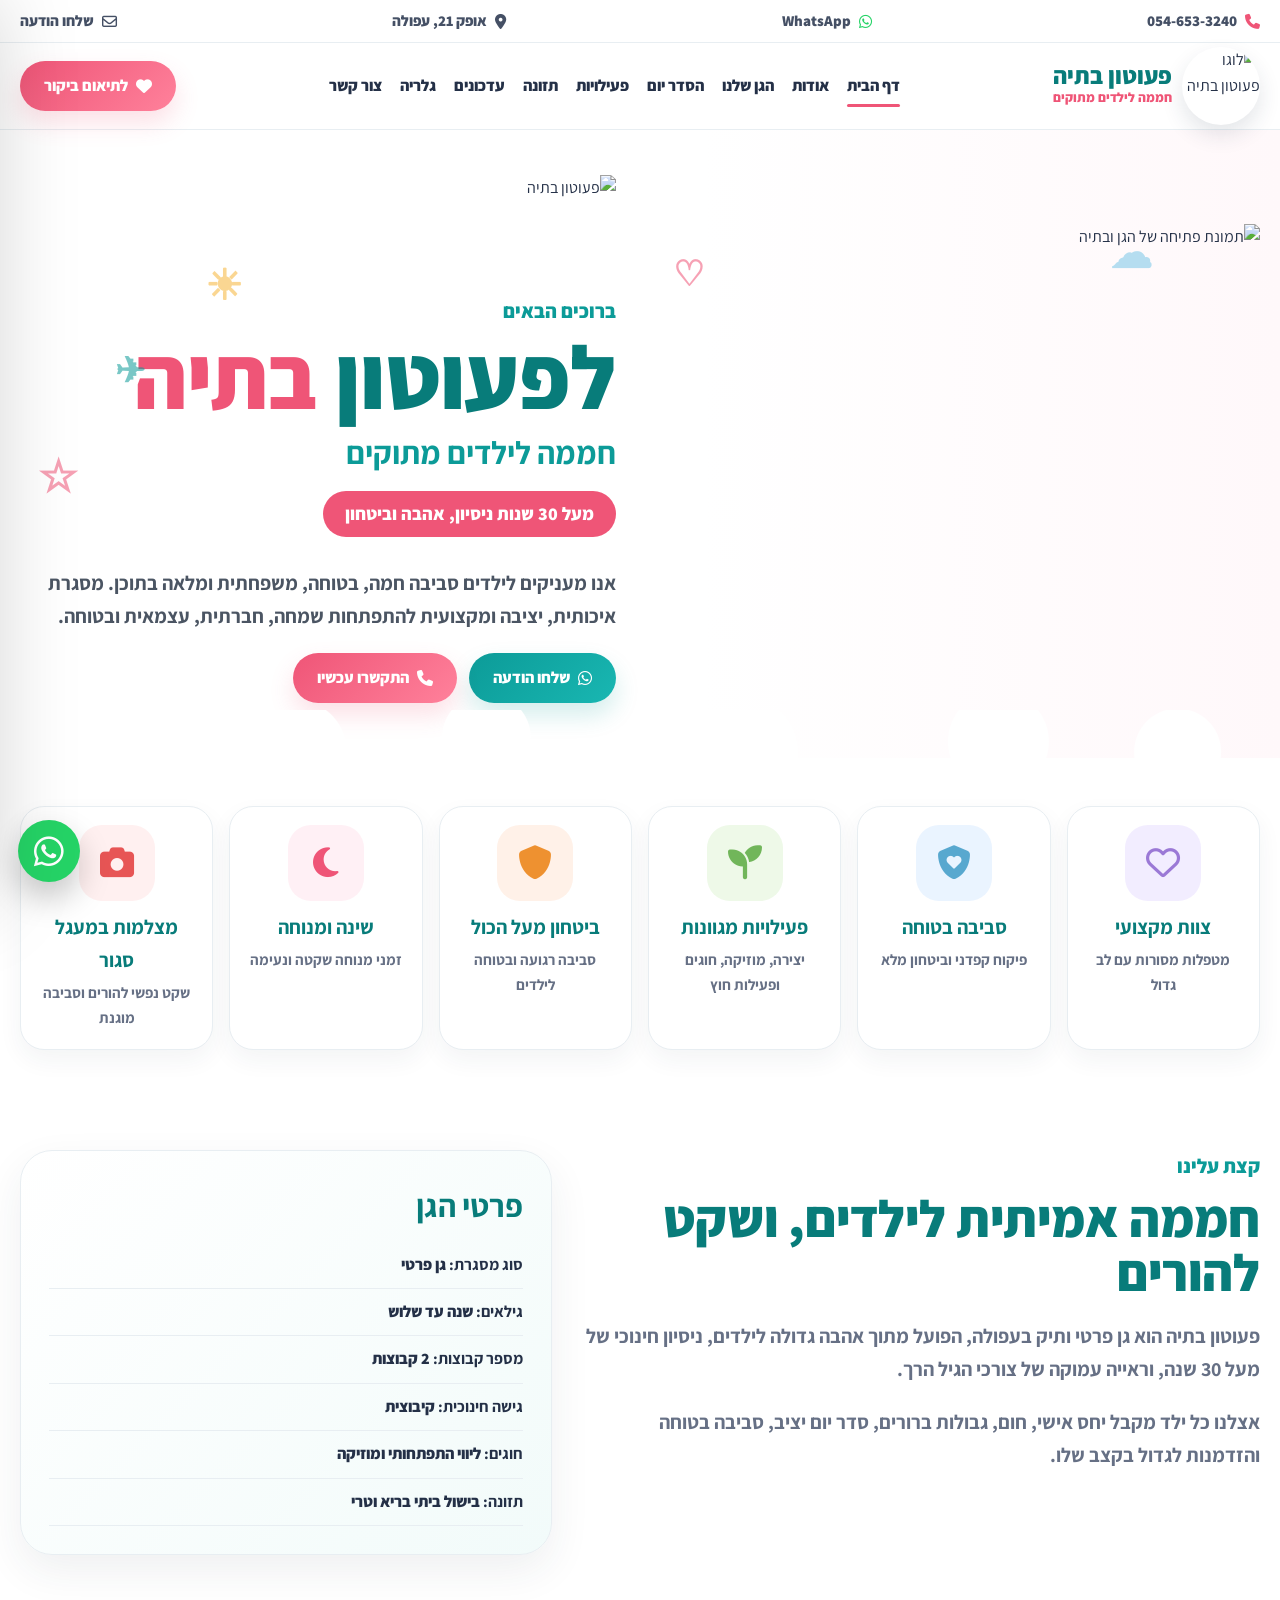
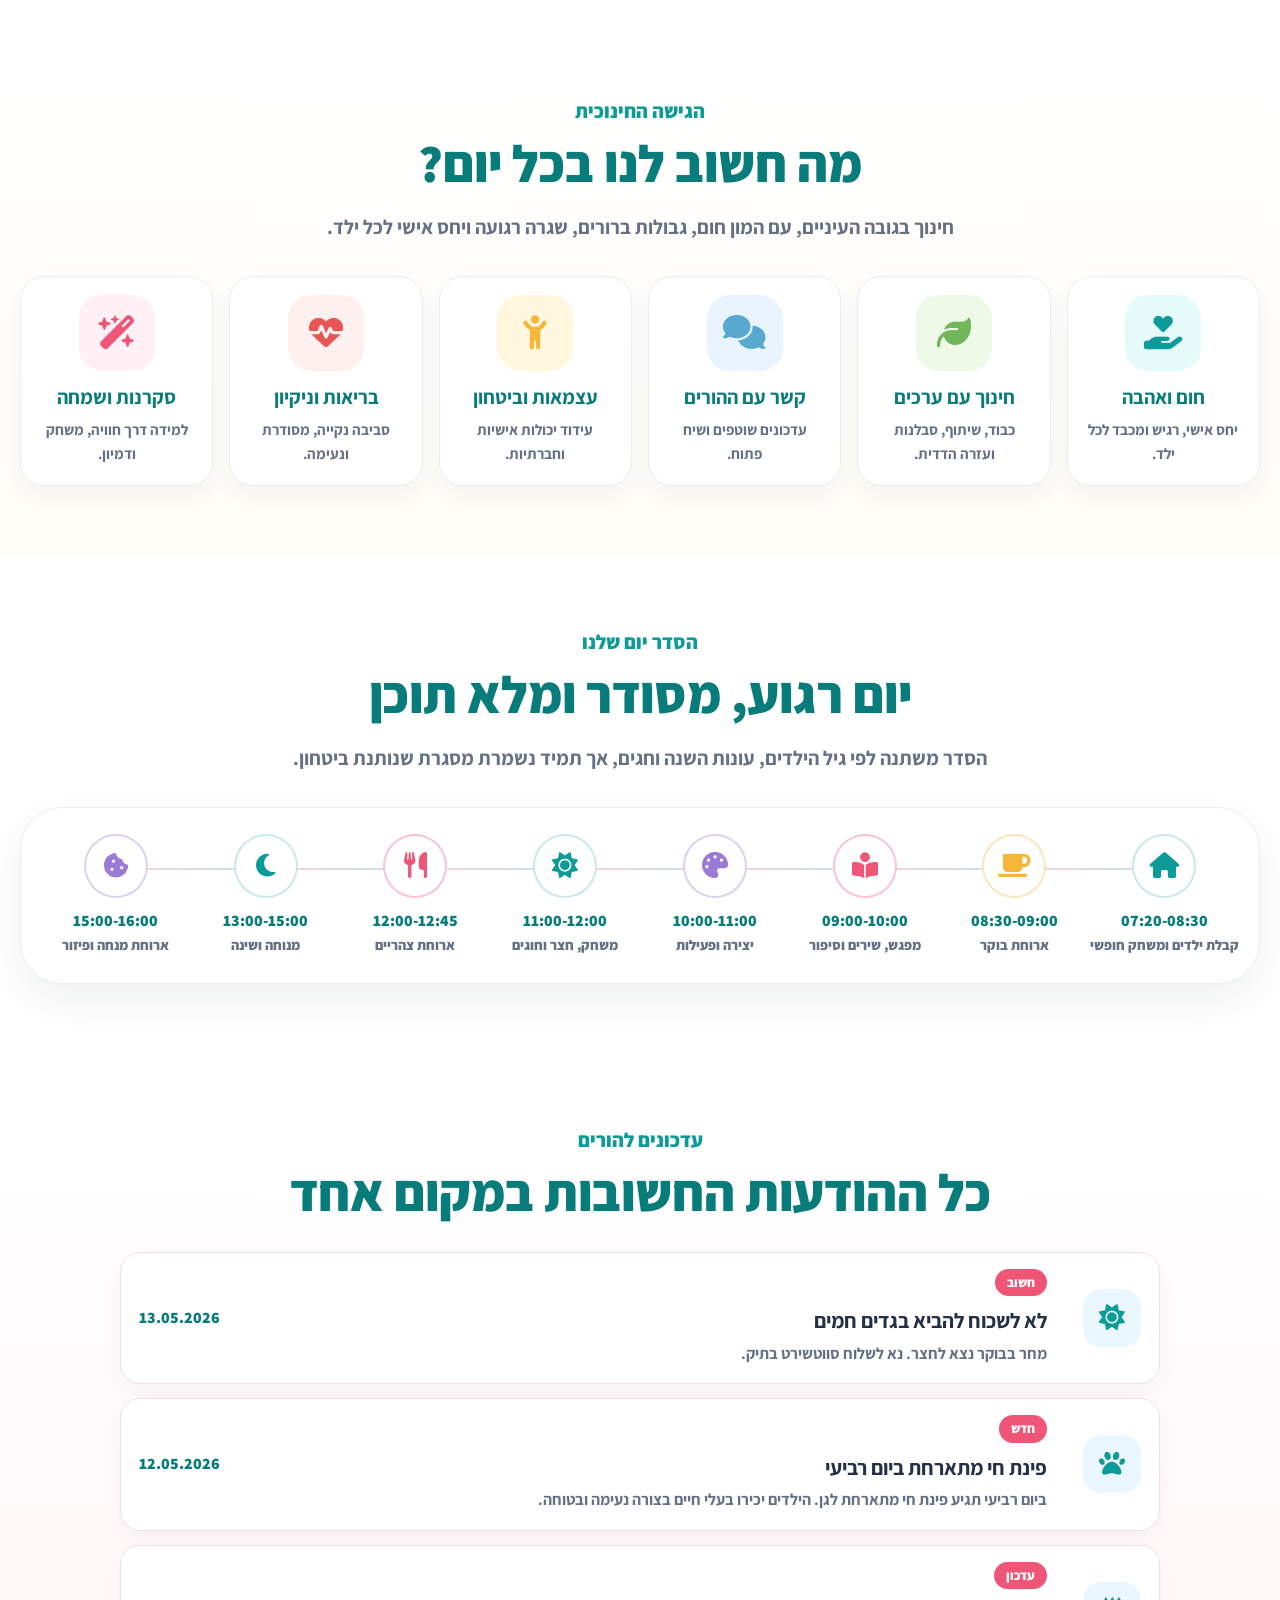
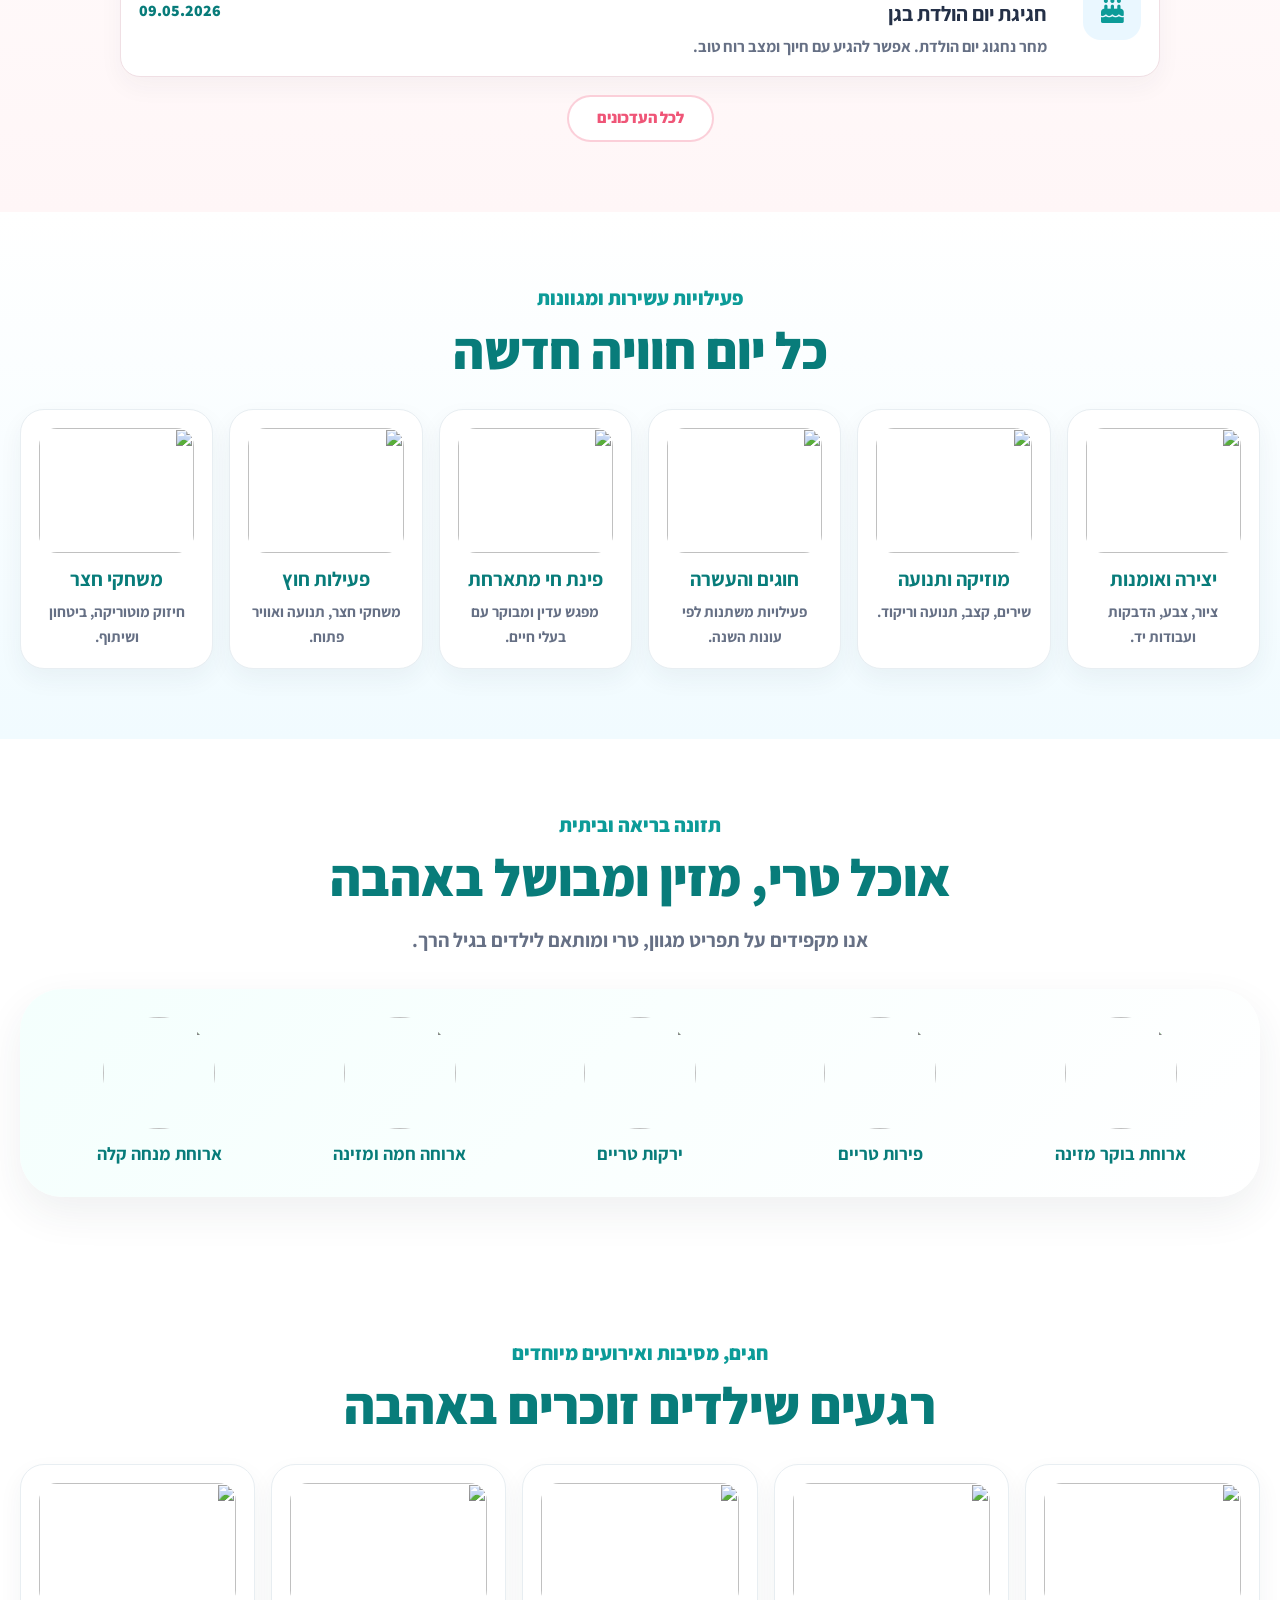
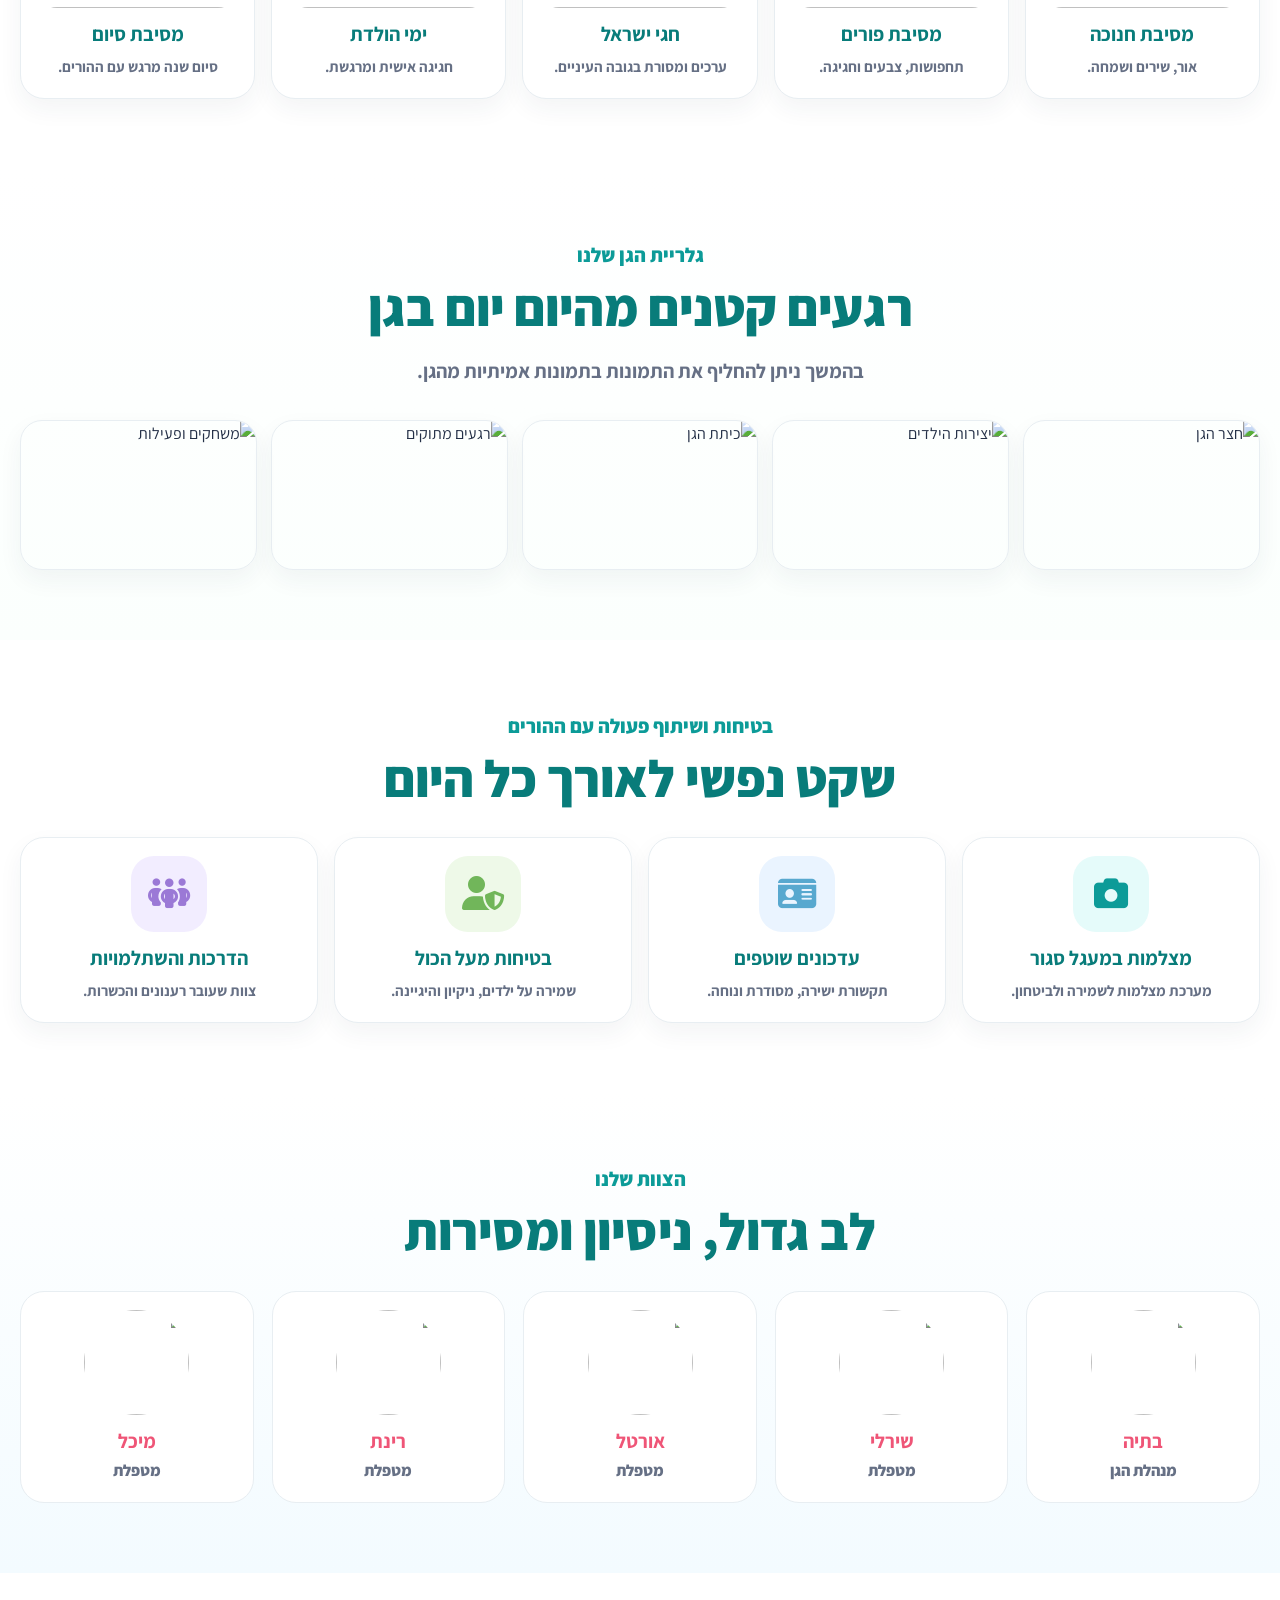
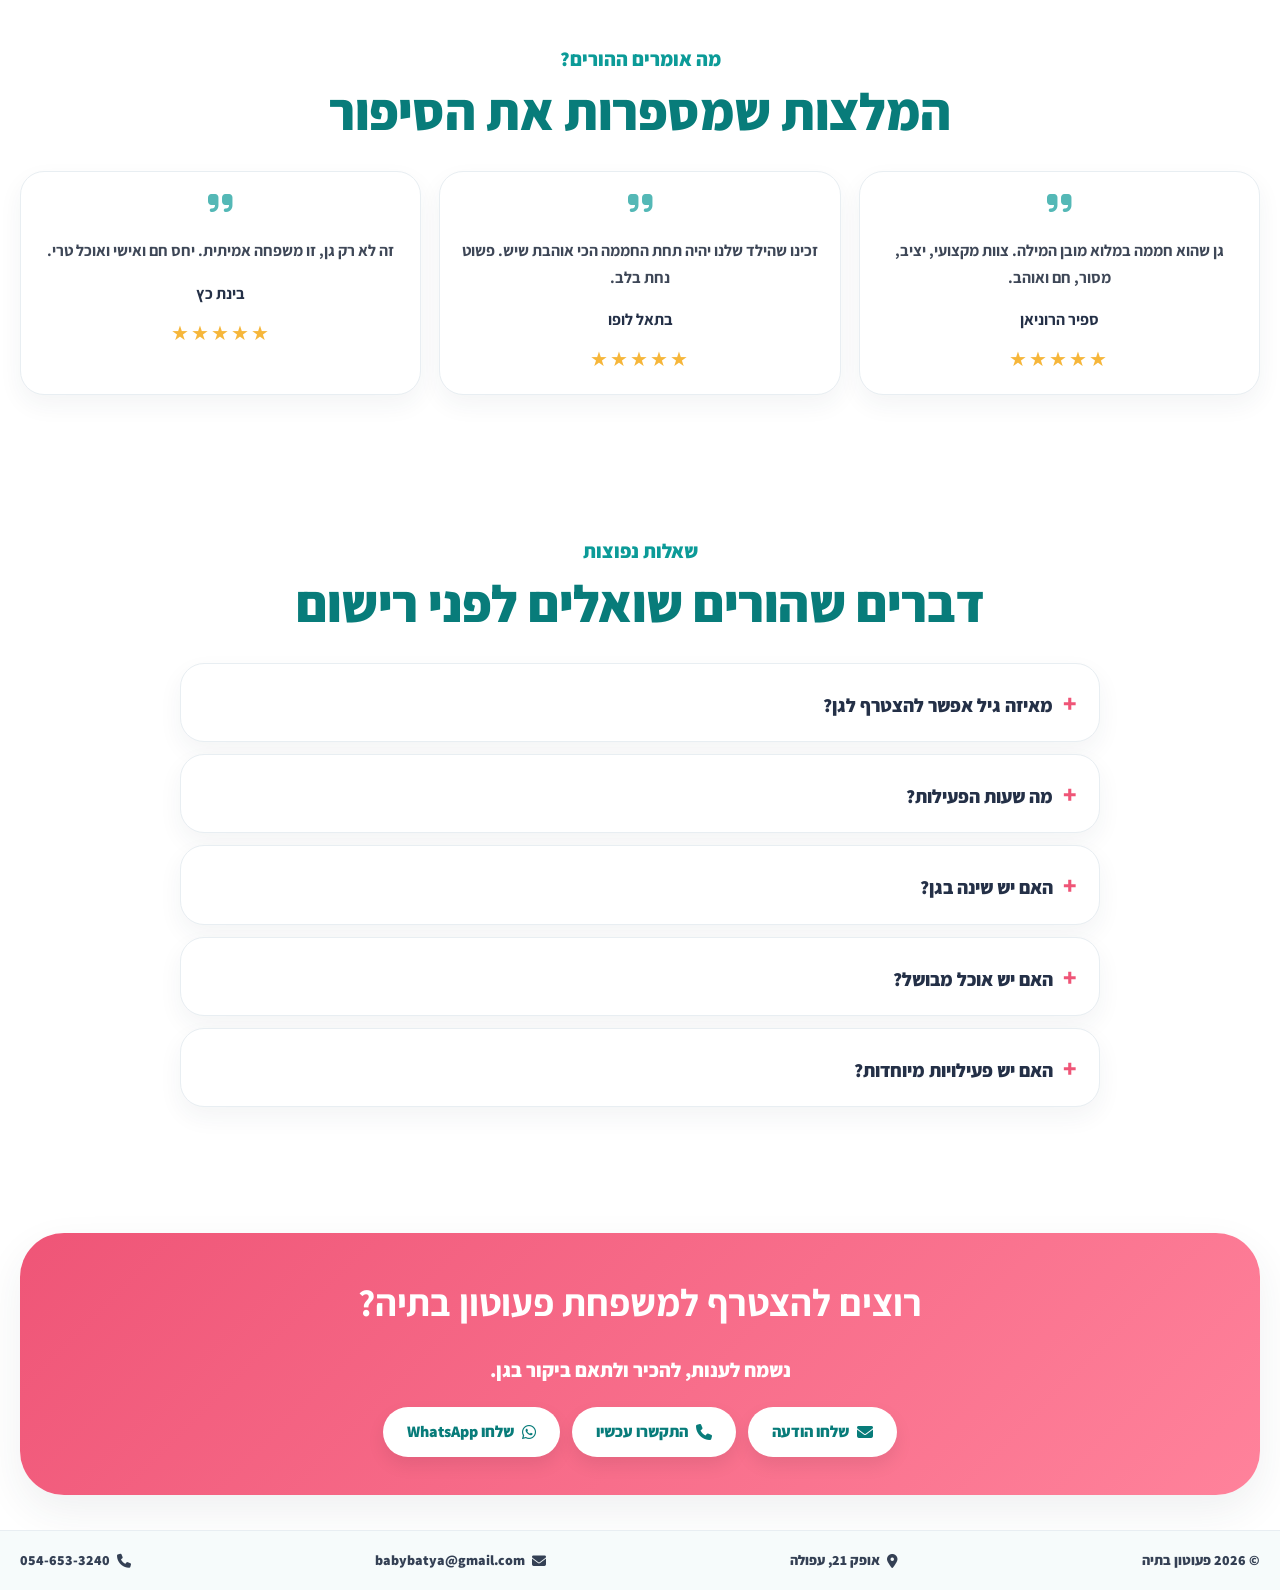
==== batya/index.html @ d46f609a "Add files via upload" ====
<!DOCTYPE html>
<html lang="he" dir="rtl">
<head>
  <meta charset="UTF-8" />
  <meta name="viewport" content="width=device-width, initial-scale=1.0" />
  <title>פעוטון בתיה | חממה לילדים מתוקים</title>
  <meta name="description" content="פעוטון בתיה בעפולה - חממה לילדים מתוקים. גן פרטי ותיק עם מעל 30 שנות ניסיון, תזונה ביתית, צוות חם, פעילויות עשירות ועדכונים להורים." />
  <link rel="preconnect" href="https://fonts.googleapis.com">
  <link rel="preconnect" href="https://fonts.gstatic.com" crossorigin>
  <link href="https://fonts.googleapis.com/css2?family=Assistant:wght@400;600;700;800;900&family=Heebo:wght@400;700;800;900&display=swap" rel="stylesheet">
  <link rel="stylesheet" href="https://cdnjs.cloudflare.com/ajax/libs/font-awesome/6.5.0/css/all.min.css" />
  <link rel="stylesheet" href="style.css" />
</head>
<body>
  <div class="topbar">
    <div class="container topbar-inner">
      <a href="tel:+972546533240"><i class="fa-solid fa-phone"></i> 054-653-3240</a>
      <a href="https://wa.me/972546533240" target="_blank"><i class="fa-brands fa-whatsapp"></i> WhatsApp</a>
      <span><i class="fa-solid fa-location-dot"></i> אופק 21, עפולה</span>
      <a href="mailto:babybatya@gmail.com"><i class="fa-regular fa-envelope"></i> שלחו הודעה</a>
    </div>
  </div>

  <header class="site-header">
    <div class="container header-inner">
      <a href="#home" class="brand">
        <img src="images/logo-batya.png" alt="לוגו פעוטון בתיה">
        <div><strong>פעוטון בתיה</strong><small>חממה לילדים מתוקים</small></div>
      </a>

      <nav class="main-nav">
        <a class="active" href="#home">דף הבית</a>
        <a href="#about">אודות</a>
        <a href="#approach">הגן שלנו</a>
        <a href="#daily">הסדר יום</a>
        <a href="#activities">פעילויות</a>
        <a href="#nutrition">תזונה</a>
        <a href="#updates">עדכונים</a>
        <a href="#gallery">גלריה</a>
        <a href="#contact">צור קשר</a>
      </nav>

      <a class="btn btn-pink header-cta" href="#contact"><i class="fa-solid fa-heart"></i> לתיאום ביקור</a>
      <button class="menu-btn" id="menuBtn" aria-label="פתיחת תפריט"><i class="fa-solid fa-bars"></i></button>
    </div>
  </header>

  <aside class="mobile-menu" id="mobileMenu">
    <button id="closeMenu" class="close-menu" aria-label="סגירת תפריט"><i class="fa-solid fa-xmark"></i></button>
    <a href="#home">דף הבית</a>
    <a href="#about">אודות</a>
    <a href="#approach">הגישה החינוכית</a>
    <a href="#daily">הסדר יום</a>
    <a href="#activities">פעילויות</a>
    <a href="#nutrition">תזונה</a>
    <a href="#updates">עדכונים</a>
    <a href="#events">חגים ואירועים</a>
    <a href="#safety">בטיחות</a>
    <a href="#team">הצוות</a>
    <a href="#reviews">חוות דעת</a>
    <a href="#faq">שאלות נפוצות</a>
    <a href="#contact">צור קשר</a>
  </aside>
  <div class="overlay" id="overlay"></div>

  <main>
    <section id="home" class="hero">
      <span class="decor d1">☁</span><span class="decor d2">☀</span><span class="decor d3">✈</span><span class="decor d4">☆</span><span class="decor d5">♡</span>
      <div class="cloud-bottom"></div>

      <div class="container hero-grid">
        <div class="hero-image reveal"><img src="images/hero.png" alt="תמונת פתיחה של הגן ובתיה"></div>
        <div class="hero-copy reveal">
          <img class="hero-logo" src="images/logo-batya.png" alt="פעוטון בתיה">
          <span class="eyebrow">ברוכים הבאים</span>
          <h1>לפעוטון <span>בתיה</span></h1>
          <h2>חממה לילדים מתוקים</h2>
          <div class="ribbon">מעל 30 שנות ניסיון, אהבה וביטחון</div>
          <p>אנו מעניקים לילדים סביבה חמה, בטוחה, משפחתית ומלאה בתוכן. מסגרת איכותית, יציבה ומקצועית להתפתחות שמחה, חברתית, עצמאית ובטוחה.</p>
          <div class="hero-actions">
            <a class="btn btn-teal" href="https://wa.me/972546533240" target="_blank"><i class="fa-brands fa-whatsapp"></i> שלחו הודעה</a>
            <a class="btn btn-pink" href="tel:+972546533240"><i class="fa-solid fa-phone"></i> התקשרו עכשיו</a>
          </div>
        </div>
      </div>
    </section>

    <section class="feature-strip">
      <div class="container feature-grid reveal">
        <article><span class="iconbox purple"><i class="fa-regular fa-heart"></i></span><h3>צוות מקצועי</h3><p>מטפלות מסורות עם לב גדול</p></article>
        <article><span class="iconbox blue"><i class="fa-solid fa-shield-heart"></i></span><h3>סביבה בטוחה</h3><p>פיקוח קפדני וביטחון מלא</p></article>
        <article><span class="iconbox green"><i class="fa-solid fa-seedling"></i></span><h3>פעילויות מגוונות</h3><p>יצירה, מוזיקה, חוגים ופעילות חוץ</p></article>
        <article><span class="iconbox orange"><i class="fa-solid fa-shield"></i></span><h3>ביטחון מעל הכול</h3><p>סביבה רגועה ובטוחה לילדים</p></article>
        <article><span class="iconbox pink"><i class="fa-solid fa-moon"></i></span><h3>שינה ומנוחה</h3><p>זמני מנוחה שקטה ונעימה</p></article>
        <article><span class="iconbox red"><i class="fa-solid fa-camera"></i></span><h3>מצלמות במעגל סגור</h3><p>שקט נפשי להורים וסביבה מוגנת</p></article>
      </div>
    </section>

    <section id="about" class="section about">
      <div class="container two-col">
        <div class="section-copy reveal">
          <span class="section-label">קצת עלינו</span>
          <h2>חממה אמיתית לילדים, ושקט להורים</h2>
          <p>פעוטון בתיה הוא גן פרטי ותיק בעפולה, הפועל מתוך אהבה גדולה לילדים, ניסיון חינוכי של מעל 30 שנה, וראייה עמוקה של צורכי הגיל הרך.</p>
          <p>אצלנו כל ילד מקבל יחס אישי, חום, גבולות ברורים, סדר יום יציב, סביבה בטוחה והזדמנות לגדול בקצב שלו.</p>
        </div>
        <div class="info-card reveal">
          <h3>פרטי הגן</h3>
          <ul>
            <li><b>סוג מסגרת:</b> גן פרטי</li>
            <li><b>גילאים:</b> שנה עד שלוש</li>
            <li><b>מספר קבוצות:</b> 2 קבוצות</li>
            <li><b>גישה חינוכית:</b> קיבוצית</li>
            <li><b>חוגים:</b> ליווי התפתחותי ומוזיקה</li>
            <li><b>תזונה:</b> בישול ביתי בריא וטרי</li>
          </ul>
        </div>
      </div>
    </section>

    <section id="approach" class="section soft">
      <div class="container">
        <div class="section-head reveal"><span class="section-label">הגישה החינוכית</span><h2>מה חשוב לנו בכל יום?</h2><p>חינוך בגובה העיניים, עם המון חום, גבולות ברורים, שגרה רגועה ויחס אישי לכל ילד.</p></div>
        <div class="icon-cards six">
          <article><span class="iconbox teal"><i class="fa-solid fa-hand-holding-heart"></i></span><h3>חום ואהבה</h3><p>יחס אישי, רגיש ומכבד לכל ילד.</p></article>
          <article><span class="iconbox green"><i class="fa-solid fa-leaf"></i></span><h3>חינוך עם ערכים</h3><p>כבוד, שיתוף, סבלנות ועזרה הדדית.</p></article>
          <article><span class="iconbox blue"><i class="fa-solid fa-comments"></i></span><h3>קשר עם ההורים</h3><p>עדכונים שוטפים ושיח פתוח.</p></article>
          <article><span class="iconbox yellow"><i class="fa-solid fa-child-reaching"></i></span><h3>עצמאות וביטחון</h3><p>עידוד יכולות אישיות וחברתיות.</p></article>
          <article><span class="iconbox red"><i class="fa-solid fa-heart-pulse"></i></span><h3>בריאות וניקיון</h3><p>סביבה נקייה, מסודרת ונעימה.</p></article>
          <article><span class="iconbox pink"><i class="fa-solid fa-wand-magic-sparkles"></i></span><h3>סקרנות ושמחה</h3><p>למידה דרך חוויה, משחק ודמיון.</p></article>
        </div>
      </div>
    </section>

    <section id="daily" class="section daily">
      <div class="container">
        <div class="section-head reveal"><span class="section-label">הסדר יום שלנו</span><h2>יום רגוע, מסודר ומלא תוכן</h2><p>הסדר משתנה לפי גיל הילדים, עונות השנה וחגים, אך תמיד נשמרת מסגרת שנותנת ביטחון.</p></div>
        <div class="timeline reveal">
          <div><span><i class="fa-solid fa-house"></i></span><b>07:20-08:30</b><small>קבלת ילדים ומשחק חופשי</small></div>
          <div><span><i class="fa-solid fa-mug-saucer"></i></span><b>08:30-09:00</b><small>ארוחת בוקר</small></div>
          <div><span><i class="fa-solid fa-book-open-reader"></i></span><b>09:00-10:00</b><small>מפגש, שירים וסיפור</small></div>
          <div><span><i class="fa-solid fa-palette"></i></span><b>10:00-11:00</b><small>יצירה ופעילות</small></div>
          <div><span><i class="fa-solid fa-sun"></i></span><b>11:00-12:00</b><small>משחק, חצר וחוגים</small></div>
          <div><span><i class="fa-solid fa-utensils"></i></span><b>12:00-12:45</b><small>ארוחת צהריים</small></div>
          <div><span><i class="fa-solid fa-moon"></i></span><b>13:00-15:00</b><small>מנוחה ושינה</small></div>
          <div><span><i class="fa-solid fa-cookie-bite"></i></span><b>15:00-16:00</b><small>ארוחת מנחה ופיזור</small></div>
        </div>
      </div>
    </section>

    <section id="updates" class="section updates">
      <div class="container">
        <div class="section-head reveal"><span class="section-label">עדכונים להורים</span><h2>כל ההודעות החשובות במקום אחד</h2></div>
        <div id="updatesList" class="updates-list"></div>
        <div class="center"><a class="small-btn" href="#contact">לכל העדכונים</a></div>
      </div>
    </section>

    <section id="activities" class="section soft-blue">
      <div class="container">
        <div class="section-head reveal"><span class="section-label">פעילויות עשירות ומגוונות</span><h2>כל יום חוויה חדשה</h2></div>
        <div class="media-cards six">
          <article><img src="images/activity-art.png" alt=""><h3>יצירה ואומנות</h3><p>ציור, צבע, הדבקות ועבודות יד.</p></article>
          <article><img src="images/activity-music.png" alt=""><h3>מוזיקה ותנועה</h3><p>שירים, קצב, תנועה וריקוד.</p></article>
          <article><img src="images/activity-enrichment.png" alt=""><h3>חוגים והעשרה</h3><p>פעילויות משתנות לפי עונות השנה.</p></article>
          <article><img src="images/activity-animals.png" alt=""><h3>פינת חי מתארחת</h3><p>מפגש עדין ומבוקר עם בעלי חיים.</p></article>
          <article><img src="images/activity-yard.png" alt=""><h3>פעילות חוץ</h3><p>משחקי חצר, תנועה ואוויר פתוח.</p></article>
          <article><img src="images/activity-sensory.png" alt=""><h3>משחקי חצר</h3><p>חיזוק מוטוריקה, ביטחון ושיתוף.</p></article>
        </div>
      </div>
    </section>

    <section id="nutrition" class="section nutrition">
      <div class="container">
        <div class="section-head reveal"><span class="section-label">תזונה בריאה וביתית</span><h2>אוכל טרי, מזין ומבושל באהבה</h2><p>אנו מקפידים על תפריט מגוון, טרי ומותאם לילדים בגיל הרך.</p></div>
        <div class="food-icons reveal">
          <article><img src="images/meal-breakfast.png" alt=""><h3>ארוחת בוקר מזינה</h3></article>
          <article><img src="images/meal-fruits.png" alt=""><h3>פירות טריים</h3></article>
          <article><img src="images/meal-vegetables.png" alt=""><h3>ירקות טריים</h3></article>
          <article><img src="images/meal-hot.png" alt=""><h3>ארוחה חמה ומזינה</h3></article>
          <article><img src="images/meal-snack.png" alt=""><h3>ארוחת מנחה קלה</h3></article>
        </div>
      </div>
    </section>

    <section id="events" class="section events">
      <div class="container">
        <div class="section-head reveal"><span class="section-label">חגים, מסיבות ואירועים מיוחדים</span><h2>רגעים שילדים זוכרים באהבה</h2></div>
        <div class="media-cards five">
          <article><img src="images/event-hanukkah.png" alt=""><h3>מסיבת חנוכה</h3><p>אור, שירים ושמחה.</p></article>
          <article><img src="images/event-purim.png" alt=""><h3>מסיבת פורים</h3><p>תחפושות, צבעים וחגיגה.</p></article>
          <article><img src="images/event-israel.png" alt=""><h3>חגי ישראל</h3><p>ערכים ומסורת בגובה העיניים.</p></article>
          <article><img src="images/event-birthday.png" alt=""><h3>ימי הולדת</h3><p>חגיגה אישית ומרגשת.</p></article>
          <article><img src="images/event-graduation.png" alt=""><h3>מסיבת סיום</h3><p>סיום שנה מרגש עם ההורים.</p></article>
        </div>
      </div>
    </section>

    <section id="gallery" class="section gallery">
      <div class="container">
        <div class="section-head reveal"><span class="section-label">גלריית הגן שלנו</span><h2>רגעים קטנים מהיום יום בגן</h2><p>בהמשך ניתן להחליף את התמונות בתמונות אמיתיות מהגן.</p></div>
        <div class="gallery-grid">
          <img src="images/playground.png" alt="חצר הגן">
          <img src="images/gallery-art.png" alt="יצירות הילדים">
          <img src="images/gallery-class.png" alt="כיתת הגן">
          <img src="images/gallery-sweet.png" alt="רגעים מתוקים">
          <img src="images/gallery-play.png" alt="משחקים ופעילות">
        </div>
      </div>
    </section>

    <section id="safety" class="section safety">
      <div class="container">
        <div class="section-head reveal"><span class="section-label">בטיחות ושיתוף פעולה עם ההורים</span><h2>שקט נפשי לאורך כל היום</h2></div>
        <div class="wide-icons">
          <article><span class="iconbox teal"><i class="fa-solid fa-camera"></i></span><h3>מצלמות במעגל סגור</h3><p>מערכת מצלמות לשמירה ולביטחון.</p></article>
          <article><span class="iconbox blue"><i class="fa-solid fa-id-card"></i></span><h3>עדכונים שוטפים</h3><p>תקשורת ישירה, מסודרת ונוחה.</p></article>
          <article><span class="iconbox green"><i class="fa-solid fa-user-shield"></i></span><h3>בטיחות מעל הכול</h3><p>שמירה על ילדים, ניקיון והיגיינה.</p></article>
          <article><span class="iconbox purple"><i class="fa-solid fa-people-group"></i></span><h3>הדרכות והשתלמויות</h3><p>צוות שעובר רענונים והכשרות.</p></article>
        </div>
      </div>
    </section>

    <section id="team" class="section team">
      <div class="container">
        <div class="section-head reveal"><span class="section-label">הצוות שלנו</span><h2>לב גדול, ניסיון ומסירות</h2></div>
        <div class="team-row">
          <article><img src="images/team-batya.png" alt=""><h3>בתיה</h3><p>מנהלת הגן</p></article>
          <article><img src="images/team-1.png" alt=""><h3>שירלי</h3><p>מטפלת</p></article>
          <article><img src="images/team-2.png" alt=""><h3>אורטל</h3><p>מטפלת</p></article>
          <article><img src="images/team-3.png" alt=""><h3>רינת</h3><p>מטפלת</p></article>
          <article><img src="images/team-4.png" alt=""><h3>מיכל</h3><p>מטפלת</p></article>
        </div>
      </div>
    </section>

    <section id="reviews" class="section reviews">
      <div class="container">
        <div class="section-head reveal"><span class="section-label">מה אומרים ההורים?</span><h2>המלצות שמספרות את הסיפור</h2></div>
        <div class="reviews-grid">
          <article><i class="quote fa-solid fa-quote-right"></i><p>גן שהוא חממה במלוא מובן המילה. צוות מקצועי, יציב, מסור, חם ואוהב.</p><strong>ספיר הרוניאן</strong><div>★★★★★</div></article>
          <article><i class="quote fa-solid fa-quote-right"></i><p>זכינו שהילד שלנו יהיה תחת החממה הכי אוהבת שיש. פשוט נחת בלב.</p><strong>בתאל לופו</strong><div>★★★★★</div></article>
          <article><i class="quote fa-solid fa-quote-right"></i><p>זה לא רק גן, זו משפחה אמיתית. יחס חם ואישי ואוכל טרי.</p><strong>בינת כץ</strong><div>★★★★★</div></article>
        </div>
      </div>
    </section>

    <section id="faq" class="section faq">
      <div class="container">
        <div class="section-head reveal"><span class="section-label">שאלות נפוצות</span><h2>דברים שהורים שואלים לפני רישום</h2></div>
        <div class="faq-list">
          <details><summary>מאיזה גיל אפשר להצטרף לגן?</summary><p>הגן מיועד לילדים מגיל שנה ועד גיל שלוש.</p></details>
          <details><summary>מה שעות הפעילות?</summary><p>הגן פעיל בימים א׳-ה׳ בין 07:20 ל-16:00. אין פעילות בימי שישי.</p></details>
          <details><summary>האם יש שינה בגן?</summary><p>כן. יש זמן מנוחה ושינה מסודר במהלך היום.</p></details>
          <details><summary>האם יש אוכל מבושל?</summary><p>כן. מוגשות ארוחות ביתיות, טריות ומזינות.</p></details>
          <details><summary>האם יש פעילויות מיוחדות?</summary><p>כן. יצירה, מוזיקה, חגים, מסיבות, ימי הולדת ופינת חי מתארחת.</p></details>
        </div>
      </div>
    </section>

    <section id="contact" class="contact">
      <div class="container contact-box">
        <h2>רוצים להצטרף למשפחת פעוטון בתיה?</h2>
        <p>נשמח לענות, להכיר ולתאם ביקור בגן.</p>
        <div class="contact-actions">
          <a class="btn btn-light" href="mailto:babybatya@gmail.com"><i class="fa-solid fa-envelope"></i> שלחו הודעה</a>
          <a class="btn btn-light" href="tel:+972546533240"><i class="fa-solid fa-phone"></i> התקשרו עכשיו</a>
          <a class="btn btn-light" href="https://wa.me/972546533240" target="_blank"><i class="fa-brands fa-whatsapp"></i> שלחו WhatsApp</a>
        </div>
      </div>
    </section>
  </main>

  <a class="floating-whatsapp" href="https://wa.me/972546533240" target="_blank" aria-label="WhatsApp"><i class="fa-brands fa-whatsapp"></i></a>

  <footer>
    <div class="container footer-inner">
      <span>© 2026 פעוטון בתיה</span>
      <span><i class="fa-solid fa-location-dot"></i> אופק 21, עפולה</span>
      <span><i class="fa-solid fa-envelope"></i> babybatya@gmail.com</span>
      <span><i class="fa-solid fa-phone"></i> 054-653-3240</span>
    </div>
  </footer>

  <script src="script.js"></script>
</body>
</html>
---- batya/style.css ----
/* פעוטון בתיה - עיצוב פסטלי נקי */
:root{
  --teal:#0c9b98; --teal-dark:#087c7a; --pink:#ef5577; --pink2:#ff819b;
  --soft-pink:#fff5f7; --soft-mint:#f3fbf8; --cream:#fffdf8; --yellow:#f6b63a;
  --green:#71b65a; --blue:#58a8cf; --purple:#9b79d6; --text:#243047; --muted:#667085;
  --line:#e8eef2; --shadow:0 16px 42px rgba(36,48,71,.075);
}
*{box-sizing:border-box}
html{scroll-behavior:smooth}
body{margin:0;font-family:'Assistant','Heebo',Arial,sans-serif;color:var(--text);background:#fff;line-height:1.65;overflow-x:hidden}
a{text-decoration:none;color:inherit}
img{display:block;max-width:100%}
.container{width:min(1240px,calc(100% - 34px));margin:auto}
.topbar{background:#fff;border-bottom:1px solid var(--line);font-weight:900}
.topbar-inner{min-height:42px;display:flex;align-items:center;justify-content:space-between;gap:16px;flex-wrap:wrap;font-size:15px}
.topbar a,.topbar span{display:flex;align-items:center;gap:8px;color:#455065}
.topbar a:first-child i{color:var(--pink)}.topbar a:nth-child(2) i{color:#25d366}
.site-header{position:sticky;top:0;z-index:60;background:rgba(255,255,255,.94);backdrop-filter:blur(16px);border-bottom:1px solid var(--line)}
.header-inner{height:86px;display:flex;align-items:center;justify-content:space-between;gap:18px}
.brand{display:flex;align-items:center;gap:10px}.brand img{width:78px;height:78px;border-radius:50%;object-fit:cover;box-shadow:0 10px 22px rgba(36,48,71,.12)}
.brand strong{display:block;font-size:24px;line-height:1;font-weight:900;color:var(--teal-dark)}.brand small{display:block;color:var(--pink);font-weight:900}
.main-nav{display:flex;gap:18px;font-weight:900}.main-nav a{position:relative;padding:8px 0}.main-nav a:after{content:"";position:absolute;bottom:0;right:0;height:3px;width:0;border-radius:99px;background:var(--pink);transition:.2s}.main-nav a:hover:after,.main-nav a.active:after{width:100%}
.btn{display:inline-flex;align-items:center;justify-content:center;gap:8px;border:0;border-radius:999px;padding:12px 24px;font-weight:900;white-space:nowrap;cursor:pointer}
.btn-pink{background:linear-gradient(135deg,var(--pink),var(--pink2));color:#fff;box-shadow:0 12px 24px rgba(239,85,119,.18)}
.btn-teal{background:linear-gradient(135deg,var(--teal),#19b7b2);color:#fff;box-shadow:0 12px 24px rgba(12,155,152,.18)}
.btn-light{background:#fff;color:var(--teal-dark);box-shadow:0 8px 18px rgba(0,0,0,.08)}
.menu-btn{display:none;width:52px;height:52px;border-radius:18px;border:1px solid var(--line);background:#fff;font-size:22px}
.mobile-menu{position:fixed;top:0;bottom:0;left:0;z-index:100;width:min(85vw,365px);background:#fff;box-shadow:30px 0 80px rgba(0,0,0,.18);padding:20px;display:flex;flex-direction:column;gap:10px;transform:translateX(-110%);transition:.28s}
.mobile-menu.open{transform:translateX(0)}.mobile-menu a{padding:13px 14px;border-radius:16px;background:#fafafa;font-weight:900}.close-menu{align-self:flex-start;width:45px;height:45px;border:0;border-radius:50%;background:var(--soft-pink);color:var(--pink);font-size:22px}.overlay{display:none;position:fixed;inset:0;background:rgba(0,0,0,.42);z-index:90}.overlay.show{display:block}
.hero{position:relative;background:linear-gradient(90deg,#fff 0%,#fff 55%,#fff8fa 100%);padding:45px 0 55px;overflow:hidden}.hero-grid{display:grid;grid-template-columns:1fr 1fr;gap:48px;align-items:center}.hero-image{border-radius:0 0 70px 0;overflow:hidden}.hero-image img{height:430px;width:100%;object-fit:cover}.hero-copy{text-align:right}.hero-logo{width:112px;height:112px;object-fit:contain;margin-bottom:8px}.eyebrow,.section-label{color:var(--teal);font-weight:900;font-size:20px}.hero-copy h1{font-size:clamp(54px,7vw,92px);line-height:.92;margin:8px 0;color:var(--teal-dark);font-weight:900}.hero-copy h1 span{color:var(--pink)}.hero-copy h2{margin:0 0 8px;color:var(--teal);font-size:32px}.ribbon{display:inline-flex;background:var(--pink);color:#fff;padding:8px 22px;border-radius:999px;font-size:18px;font-weight:900;margin:4px 0 10px}.hero-copy p{font-size:20px;font-weight:700;color:#4b5563;max-width:650px}.hero-actions{display:flex;gap:12px;flex-wrap:wrap;margin-top:18px}.decor{position:absolute;pointer-events:none;opacity:.55;font-weight:900}.d1{right:10%;top:88px;color:#79c7e8;font-size:42px}.d2{left:16%;top:120px;color:#f6b63a;font-size:42px}.d3{left:9%;top:210px;color:#0c9b98;font-size:36px}.d4{left:3%;top:310px;color:#ef5577;font-size:44px}.d5{right:45%;top:115px;color:#ef5577;font-size:35px}.cloud-bottom{position:absolute;bottom:-22px;right:0;left:0;height:70px;background:radial-gradient(circle at 10% 50%,#fff 0 42px,transparent 43px),radial-gradient(circle at 23% 60%,#fff 0 52px,transparent 53px),radial-gradient(circle at 38% 40%,#fff 0 44px,transparent 45px),radial-gradient(circle at 58% 60%,#fff 0 55px,transparent 56px),radial-gradient(circle at 78% 45%,#fff 0 50px,transparent 51px),radial-gradient(circle at 92% 60%,#fff 0 43px,transparent 44px)}
.feature-strip{padding:48px 0 30px;background:#fff}.feature-grid{display:grid;grid-template-columns:repeat(6,1fr);gap:16px}.feature-grid article,.icon-cards article,.media-cards article,.wide-icons article,.reviews-grid article,details{background:#fff;border:1px solid var(--line);border-radius:24px;padding:18px;text-align:center;box-shadow:0 10px 25px rgba(36,48,71,.055)}.feature-grid h3,.icon-cards h3,.wide-icons h3,.media-cards h3{margin:10px 0 4px;color:var(--teal-dark);font-size:20px}.feature-grid p,.icon-cards p,.wide-icons p,.media-cards p{margin:0;color:var(--muted);font-weight:700;font-size:15px}
.iconbox{width:76px;height:76px;border-radius:23px;display:inline-grid;place-items:center;background:#eaf7ff;color:var(--blue);font-size:34px}.iconbox.teal{background:#e5fbfa;color:var(--teal)}.iconbox.pink{background:#fff0f5;color:var(--pink)}.iconbox.yellow{background:#fff8df;color:var(--yellow)}.iconbox.green{background:#eef9e8;color:var(--green)}.iconbox.purple{background:#f2edff;color:var(--purple)}.iconbox.orange{background:#fff1e8;color:#ee9130}.iconbox.red{background:#fff0f0;color:#e75555}.iconbox.blue{background:#eaf4ff;color:var(--blue)}
.section{padding:70px 0}.soft{background:linear-gradient(180deg,#fff,var(--cream))}.soft-blue{background:linear-gradient(180deg,#fff,#f1fbff)}.about{background:#fff}.two-col{display:grid;grid-template-columns:1.12fr .88fr;gap:30px;align-items:start}.section-head{text-align:center;margin-bottom:32px}.section-copy h2,.section-head h2{margin:8px 0;font-size:clamp(32px,5vw,52px);line-height:1.05;font-weight:900;color:var(--teal-dark)}.section-copy p,.section-head p{color:var(--muted);font-size:20px;font-weight:700}.info-card{background:linear-gradient(135deg,#fff,#f2fbfa);border:1px solid var(--line);border-radius:32px;padding:28px;box-shadow:var(--shadow)}.info-card h3{margin:0 0 10px;color:var(--teal-dark);font-size:32px}.info-card ul{list-style:none;margin:0;padding:0}.info-card li{padding:10px 0;border-bottom:1px solid var(--line);font-weight:800}.icon-cards,.media-cards{display:grid;gap:16px}.six{grid-template-columns:repeat(6,1fr)}.five{grid-template-columns:repeat(5,1fr)}
.daily{background:#fff}.timeline{display:grid;grid-template-columns:repeat(8,1fr);gap:0;background:#fff;border:1px solid var(--line);border-radius:42px;padding:26px 20px;box-shadow:var(--shadow)}.timeline div{text-align:center;position:relative}.timeline div:not(:last-child):after{content:"";position:absolute;top:34px;left:-50%;width:100%;height:2px;background:linear-gradient(90deg,rgba(239,85,119,.28),rgba(12,155,152,.25));z-index:0}.timeline span{position:relative;z-index:1;width:64px;height:64px;border-radius:50%;display:grid;place-items:center;margin:0 auto 10px;background:#fff;border:2px solid rgba(12,155,152,.22);color:var(--teal);font-size:26px}.timeline div:nth-child(2n) span{color:var(--yellow);border-color:rgba(246,182,58,.35)}.timeline div:nth-child(3n) span{color:var(--pink);border-color:rgba(239,85,119,.35)}.timeline div:nth-child(4n) span{color:var(--purple);border-color:rgba(155,121,214,.35)}.timeline b{display:block;color:var(--teal-dark);font-weight:900}.timeline small{display:block;color:var(--muted);font-weight:800;font-size:14px}
.updates{background:linear-gradient(180deg,#fff,#fff6f7)}.updates-list{display:grid;gap:14px;max-width:1040px;margin:auto}.update-card{display:grid;grid-template-columns:76px 1fr 140px;gap:18px;align-items:center;background:#fff;border:1px solid #f0dfe4;border-radius:20px;padding:16px 18px;box-shadow:0 10px 25px rgba(36,48,71,.045)}.update-icon{width:58px;height:58px;border-radius:18px;display:grid;place-items:center;background:#eaf7ff;color:var(--teal);font-size:26px}.update-tag{display:inline-flex;background:var(--pink);color:#fff;border-radius:999px;padding:3px 12px;font-size:13px;font-weight:900}.update-card h3{margin:8px 0 2px;font-size:21px}.update-card p{margin:0;color:var(--muted);font-weight:700}.update-card time{font-weight:900;color:var(--teal-dark);text-align:left}.center{text-align:center}.small-btn{display:inline-flex;margin-top:18px;border:2px solid rgba(239,85,119,.28);color:var(--pink);border-radius:999px;padding:8px 28px;font-weight:900;background:#fff}
.media-cards img{width:100%;height:125px;object-fit:cover;border-radius:18px;margin-bottom:8px}.nutrition{background:#fff}.food-icons{display:grid;grid-template-columns:repeat(5,1fr);gap:18px;background:linear-gradient(135deg,#f4fffd,#fff);border-radius:42px;padding:28px;box-shadow:var(--shadow)}.food-icons article{text-align:center}.food-icons img{width:112px;height:112px;border-radius:50%;object-fit:cover;margin:0 auto}.food-icons h3{color:var(--teal-dark);font-size:18px;margin:10px 0 0}.events{background:#fff}.gallery{background:linear-gradient(180deg,#fff,#fbfffd)}.gallery-grid{display:grid;grid-template-columns:repeat(5,1fr);gap:14px}.gallery-grid img{height:150px;width:100%;object-fit:cover;border-radius:22px;box-shadow:0 10px 25px rgba(36,48,71,.055);border:1px solid var(--line)}.safety{background:#fff}.wide-icons{display:grid;grid-template-columns:repeat(4,1fr);gap:16px}.team{background:linear-gradient(180deg,#fff,#f3fbff)}.team-row{display:grid;grid-template-columns:repeat(5,1fr);gap:18px}.team-row article{text-align:center;background:#fff;border:1px solid var(--line);border-radius:24px;padding:18px}.team-row img{width:105px;height:105px;border-radius:50%;object-fit:cover;margin:0 auto 10px}.team-row h3{margin:0;color:var(--pink);font-size:20px}.team-row p{margin:0;color:var(--muted);font-weight:800}.reviews-grid{display:grid;grid-template-columns:repeat(3,1fr);gap:18px}.reviews-grid .quote{font-size:28px;color:var(--teal);opacity:.7}.reviews-grid p{font-weight:700;color:#3e4757}.reviews-grid div{color:var(--yellow);letter-spacing:2px;font-size:20px;margin-top:10px}.faq-list{max-width:920px;margin:auto;display:grid;gap:12px}details{text-align:right;padding:0;overflow:hidden}summary{list-style:none;cursor:pointer;padding:18px 22px;font-weight:900;font-size:19px}summary:before{content:"+";color:var(--pink);font-size:25px;margin-left:10px}details[open] summary:before{content:"−"}details p{padding:0 22px 18px;margin:0;color:var(--muted);font-weight:700}.contact{padding:56px 0 35px}.contact-box{background:linear-gradient(135deg,#ef5577,#ff829b);color:#fff;border-radius:44px;text-align:center;padding:38px;box-shadow:var(--shadow)}.contact-box h2{font-size:38px;margin:0}.contact-box p{font-size:20px;font-weight:800}.contact-actions{display:flex;gap:12px;justify-content:center;flex-wrap:wrap;margin-top:18px}.floating-whatsapp{position:fixed;left:18px;bottom:18px;width:62px;height:62px;border-radius:50%;background:#25d366;color:#fff;display:grid;place-items:center;font-size:34px;z-index:70;box-shadow:0 16px 32px rgba(0,0,0,.22)}footer{background:#f6fbfb;color:#344054;padding:18px 0;font-weight:800;border-top:1px solid var(--line)}.footer-inner{display:flex;justify-content:space-between;align-items:center;gap:14px;flex-wrap:wrap;font-size:14px}.footer-inner span{display:flex;gap:7px;align-items:center}
.reveal{opacity:0;transform:translateY(16px);transition:.55s}.reveal.visible{opacity:1;transform:none}
@media(max-width:1100px){.main-nav,.header-cta{display:none}.menu-btn{display:grid;place-items:center}.hero-grid,.two-col{grid-template-columns:1fr}.feature-grid,.six{grid-template-columns:repeat(3,1fr)}.five,.food-icons,.team-row,.gallery-grid,.wide-icons{grid-template-columns:repeat(2,1fr)}.timeline{grid-template-columns:repeat(4,1fr)}.timeline div:not(:last-child):after{display:none}}
@media(max-width:680px){.container{width:min(100% - 24px,1240px)}.topbar-inner{justify-content:center;text-align:center}.header-inner{height:74px}.brand img{width:58px;height:58px}.brand strong{font-size:20px}.brand small{font-size:12px}.hero{padding-top:22px}.hero-image img{height:285px}.hero-copy h1{font-size:52px}.hero-logo{width:90px;height:90px}.feature-grid,.six,.five,.food-icons,.team-row,.gallery-grid,.wide-icons,.reviews-grid{grid-template-columns:1fr}.timeline{grid-template-columns:1fr 1fr}.update-card{grid-template-columns:1fr;text-align:center}.update-icon{margin:auto}.update-card time{text-align:center}.contact-box h2{font-size:29px}.footer-inner{justify-content:center;text-align:center}}
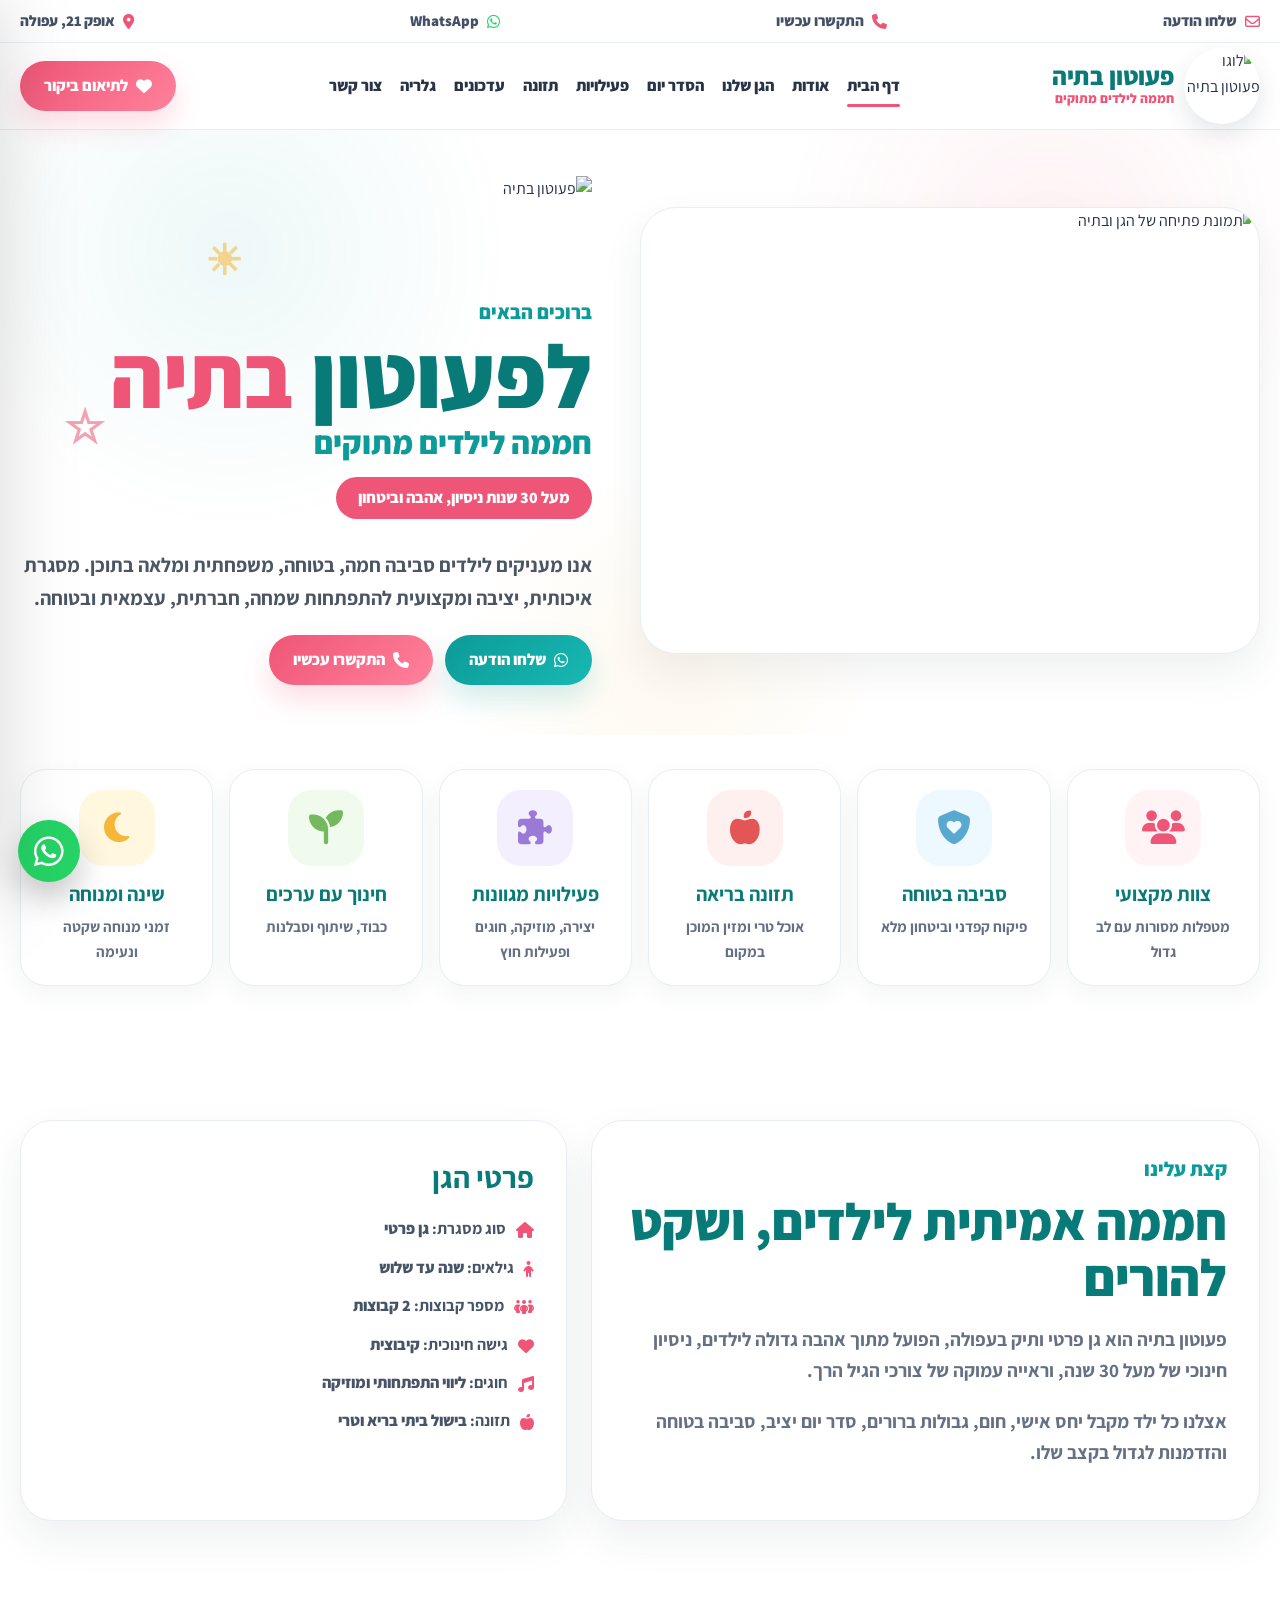
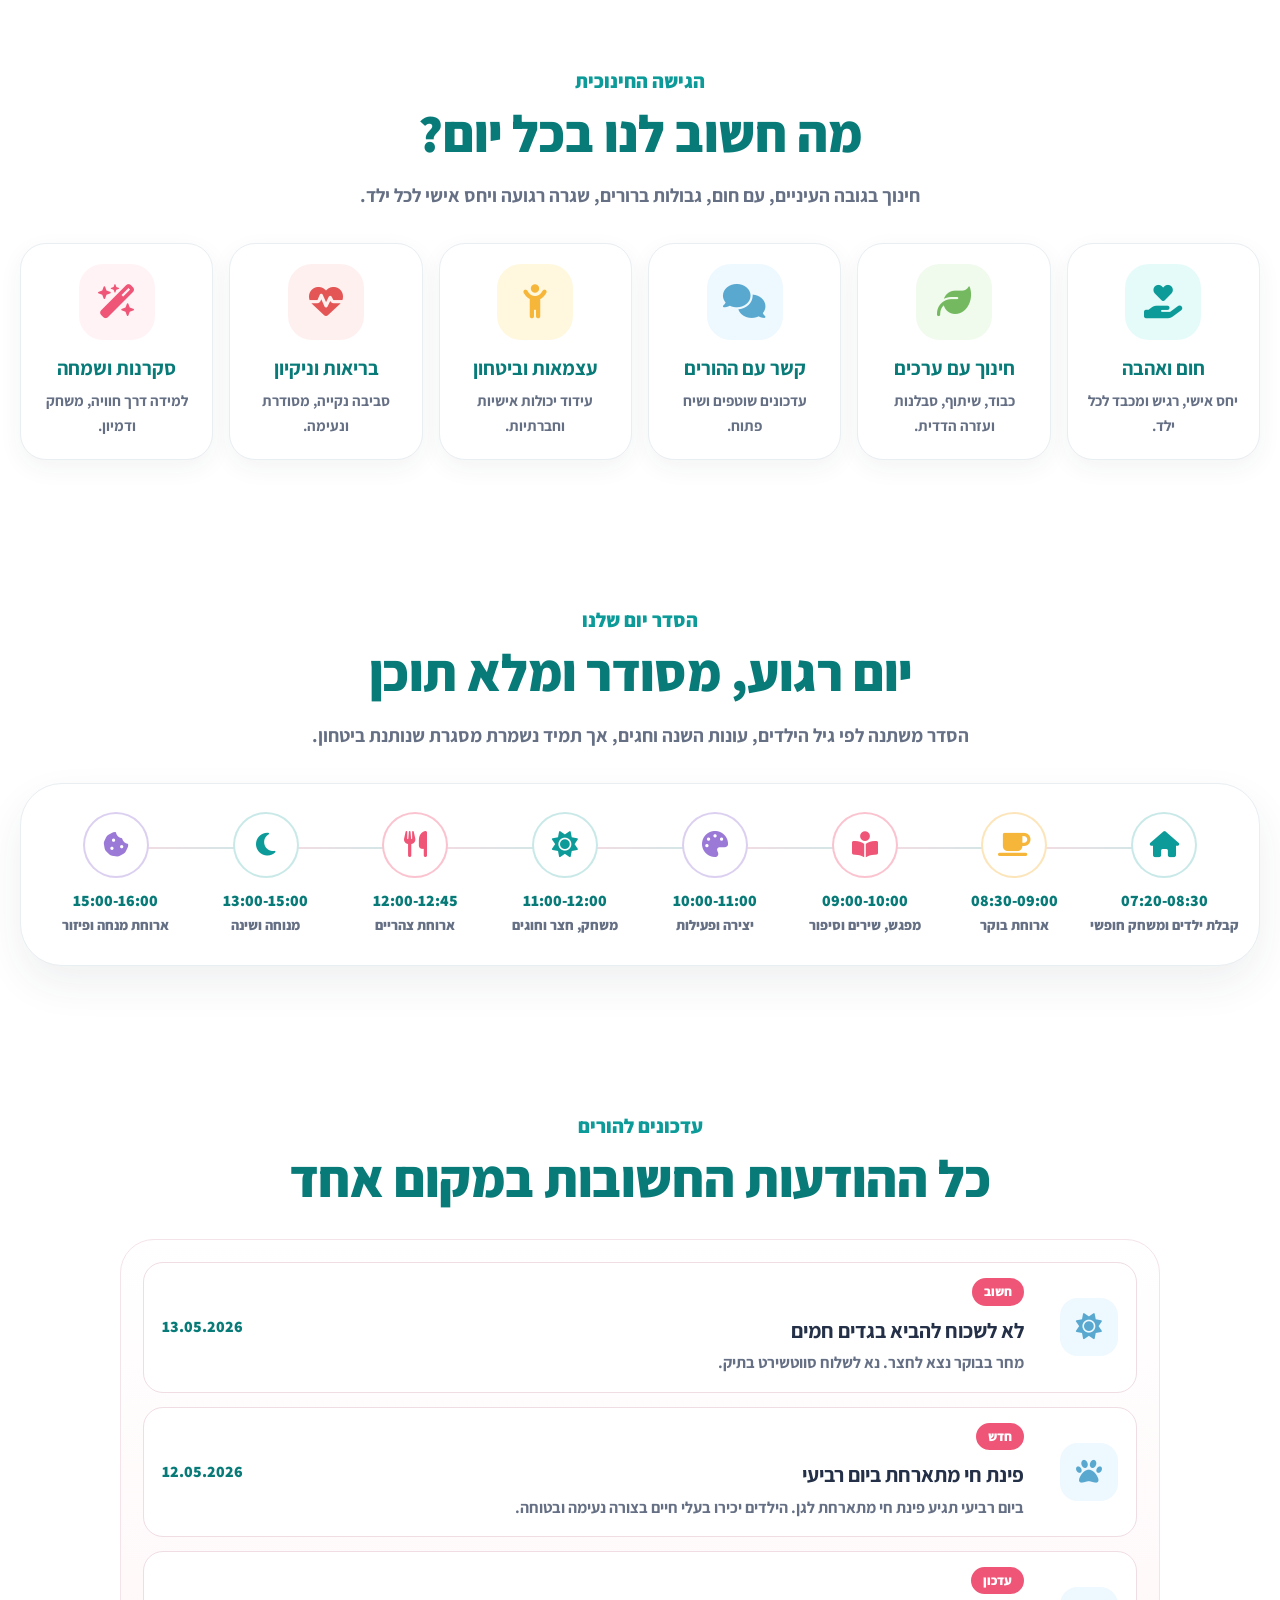
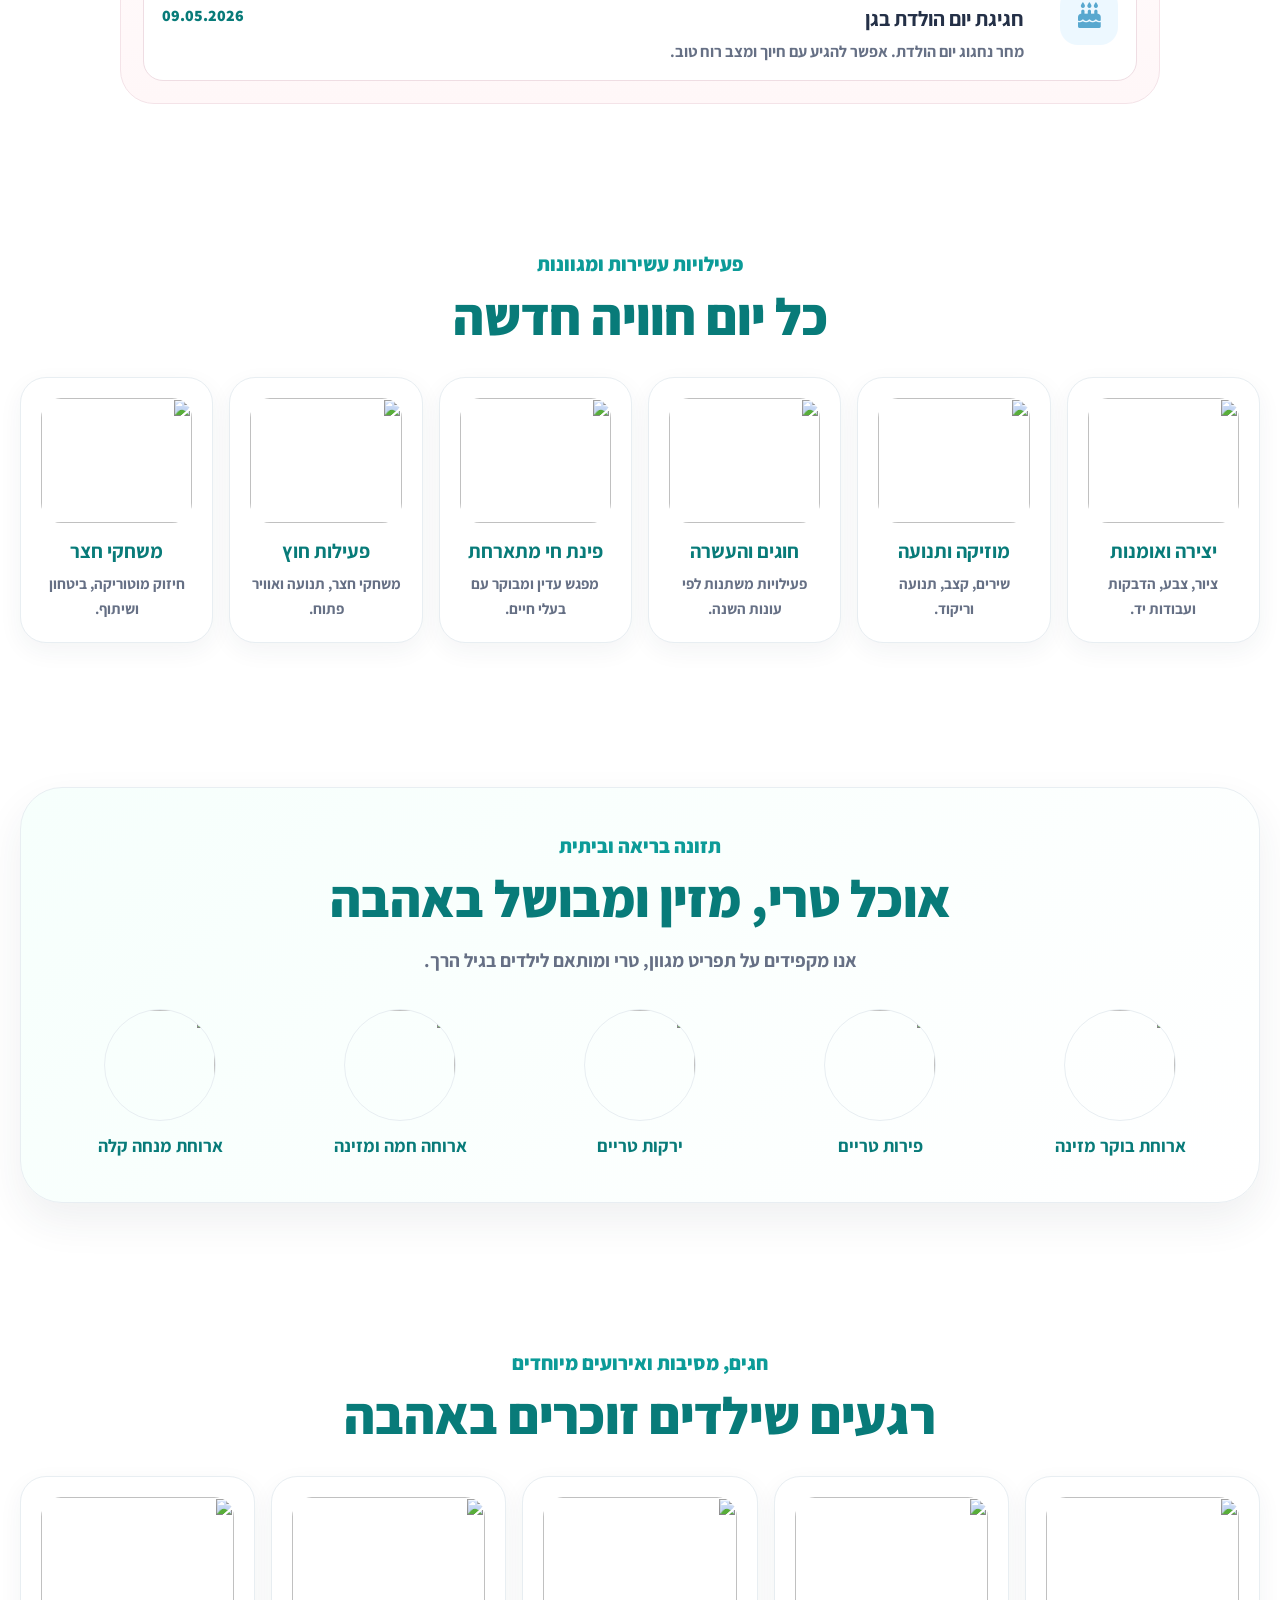
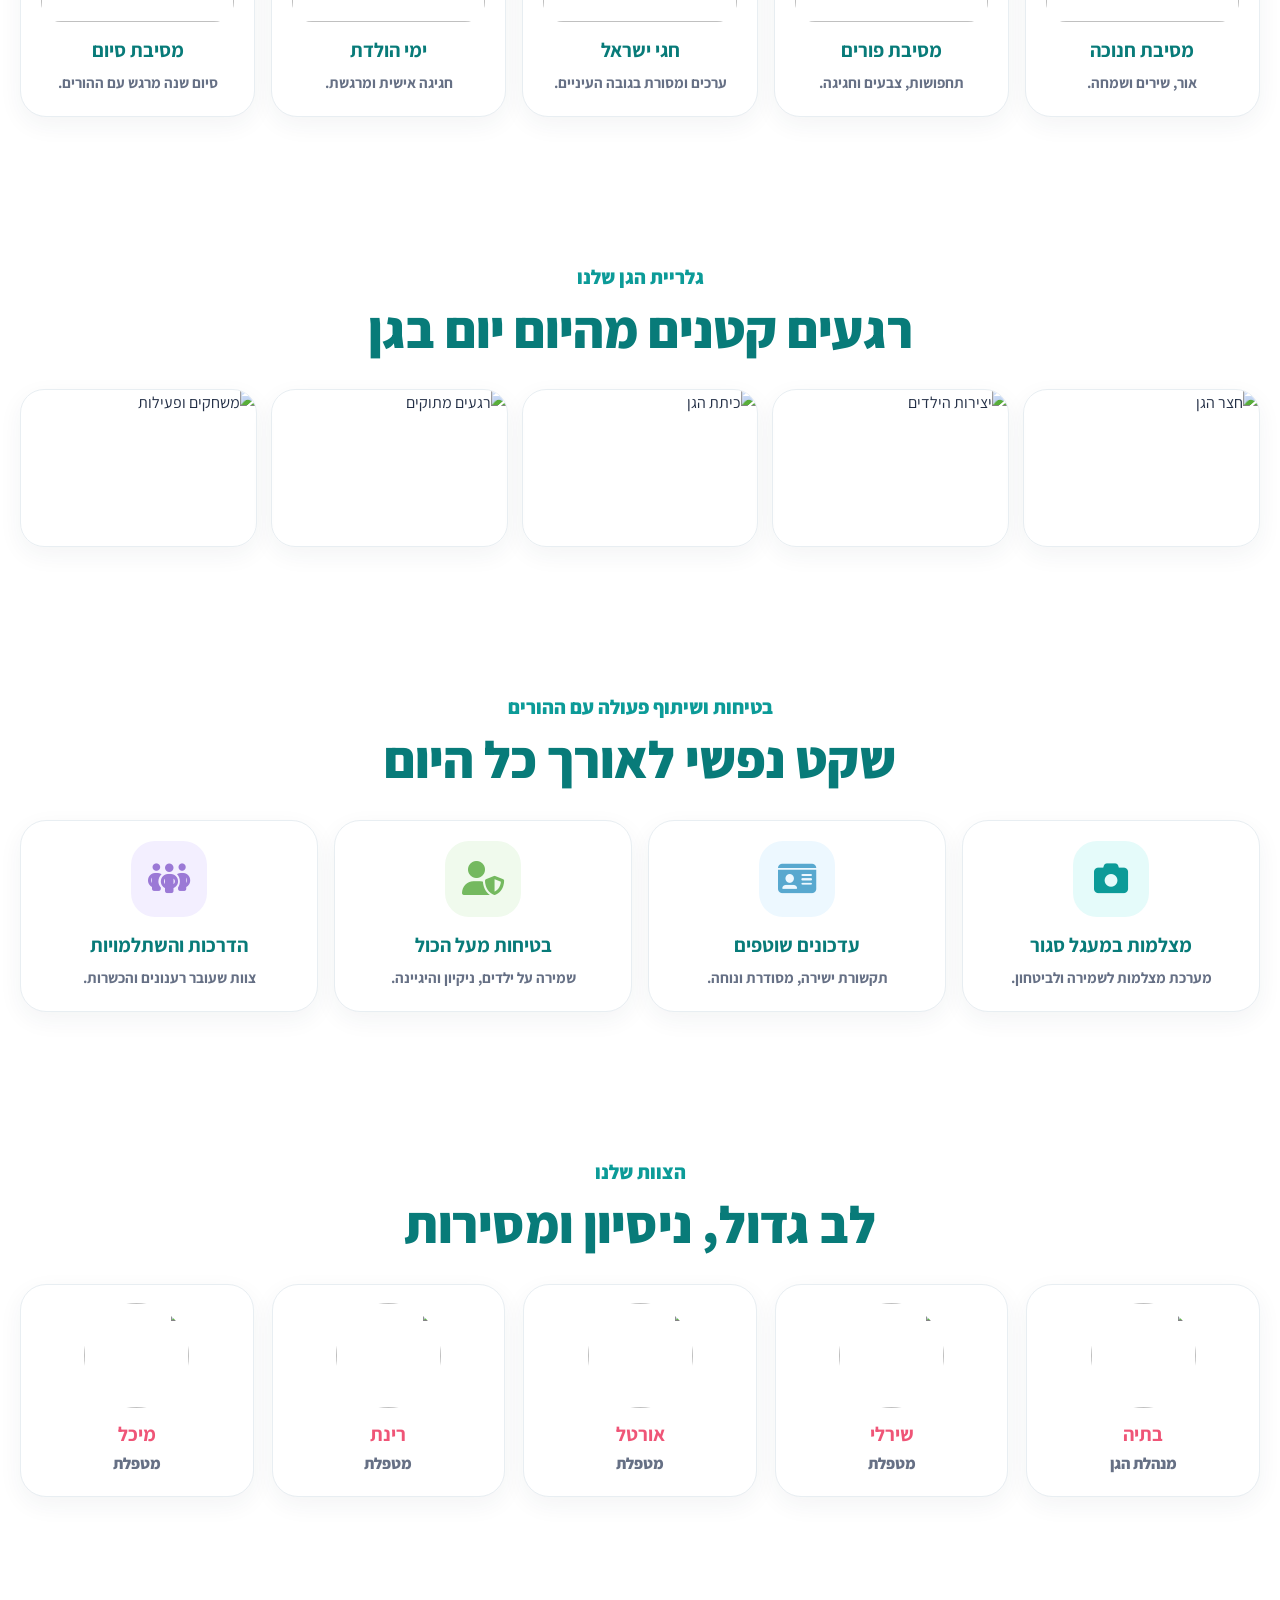
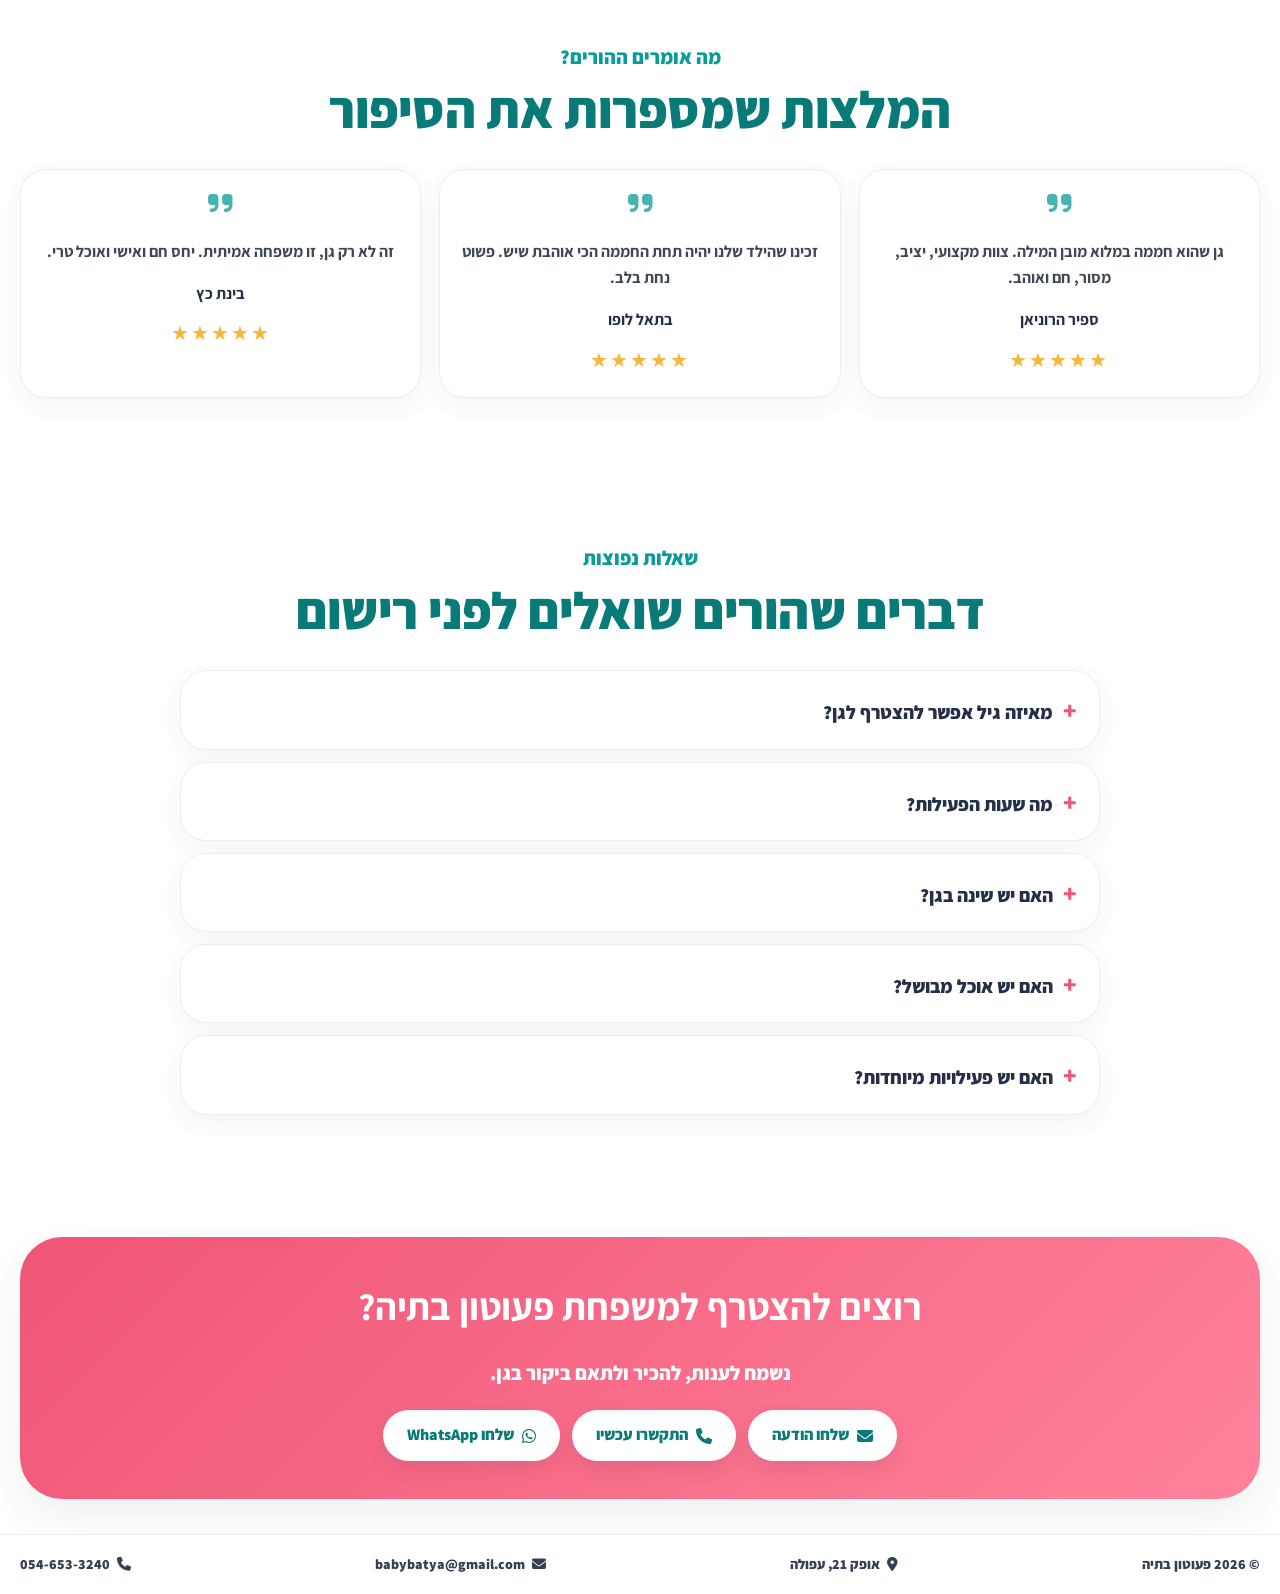
==== commit 87db4132: "Add files via upload" ====
--- a/batya/index.html
+++ b/batya/index.html
@@ -4,32 +4,36 @@
   <meta charset="UTF-8" />
   <meta name="viewport" content="width=device-width, initial-scale=1.0" />
   <title>פעוטון בתיה | חממה לילדים מתוקים</title>
-  <meta name="description" content="פעוטון בתיה בעפולה - חממה לילדים מתוקים. גן פרטי ותיק עם מעל 30 שנות ניסיון, תזונה ביתית, צוות חם, פעילויות עשירות ועדכונים להורים." />
+  <meta name="description" content="פעוטון בתיה בעפולה - גן פרטי ותיק לגילאי שנה עד שלוש. חממה חמה, בטוחה ומקצועית לילדים, עם מעל 30 שנות ניסיון." />
   <link rel="preconnect" href="https://fonts.googleapis.com">
   <link rel="preconnect" href="https://fonts.gstatic.com" crossorigin>
   <link href="https://fonts.googleapis.com/css2?family=Assistant:wght@400;600;700;800;900&family=Heebo:wght@400;700;800;900&display=swap" rel="stylesheet">
   <link rel="stylesheet" href="https://cdnjs.cloudflare.com/ajax/libs/font-awesome/6.5.0/css/all.min.css" />
   <link rel="stylesheet" href="style.css" />
 </head>
+
 <body>
   <div class="topbar">
     <div class="container topbar-inner">
-      <a href="tel:+972546533240"><i class="fa-solid fa-phone"></i> 054-653-3240</a>
+      <a href="mailto:babybatya@gmail.com"><i class="fa-regular fa-envelope"></i> שלחו הודעה</a>
+      <a href="tel:+972546533240"><i class="fa-solid fa-phone"></i> התקשרו עכשיו</a>
       <a href="https://wa.me/972546533240" target="_blank"><i class="fa-brands fa-whatsapp"></i> WhatsApp</a>
       <span><i class="fa-solid fa-location-dot"></i> אופק 21, עפולה</span>
-      <a href="mailto:babybatya@gmail.com"><i class="fa-regular fa-envelope"></i> שלחו הודעה</a>
     </div>
   </div>
 
   <header class="site-header">
     <div class="container header-inner">
-      <a href="#home" class="brand">
+      <a class="brand" href="#home" aria-label="דף הבית">
         <img src="images/logo-batya.png" alt="לוגו פעוטון בתיה">
-        <div><strong>פעוטון בתיה</strong><small>חממה לילדים מתוקים</small></div>
+        <div>
+          <strong>פעוטון בתיה</strong>
+          <small>חממה לילדים מתוקים</small>
+        </div>
       </a>
 
-      <nav class="main-nav">
-        <a class="active" href="#home">דף הבית</a>
+      <nav class="main-nav" aria-label="תפריט ראשי">
+        <a href="#home" class="active">דף הבית</a>
         <a href="#about">אודות</a>
         <a href="#approach">הגן שלנו</a>
         <a href="#daily">הסדר יום</a>
@@ -65,19 +69,28 @@
 
   <main>
     <section id="home" class="hero">
-      <span class="decor d1">☁</span><span class="decor d2">☀</span><span class="decor d3">✈</span><span class="decor d4">☆</span><span class="decor d5">♡</span>
-      <div class="cloud-bottom"></div>
-
-      <div class="container hero-grid">
-        <div class="hero-image reveal"><img src="images/hero.png" alt="תמונת פתיחה של הגן ובתיה"></div>
-        <div class="hero-copy reveal">
+      <span class="shape shape-heart">♡</span>
+      <span class="shape shape-sun">☀</span>
+      <span class="shape shape-cloud">☁</span>
+      <span class="shape shape-star">☆</span>
+
+      <div class="container hero-inner">
+        <div class="hero-photo reveal">
+          <img src="images/hero.png" alt="תמונת פתיחה של הגן ובתיה">
+        </div>
+
+        <div class="hero-content reveal">
           <img class="hero-logo" src="images/logo-batya.png" alt="פעוטון בתיה">
           <span class="eyebrow">ברוכים הבאים</span>
           <h1>לפעוטון <span>בתיה</span></h1>
           <h2>חממה לילדים מתוקים</h2>
-          <div class="ribbon">מעל 30 שנות ניסיון, אהבה וביטחון</div>
-          <p>אנו מעניקים לילדים סביבה חמה, בטוחה, משפחתית ומלאה בתוכן. מסגרת איכותית, יציבה ומקצועית להתפתחות שמחה, חברתית, עצמאית ובטוחה.</p>
-          <div class="hero-actions">
+          <div class="pill">מעל 30 שנות ניסיון, אהבה וביטחון</div>
+          <p>
+            אנו מעניקים לילדים סביבה חמה, בטוחה, משפחתית ומלאה בתוכן.
+            מסגרת איכותית, יציבה ומקצועית להתפתחות שמחה, חברתית, עצמאית ובטוחה.
+          </p>
+
+          <div class="hero-buttons">
             <a class="btn btn-teal" href="https://wa.me/972546533240" target="_blank"><i class="fa-brands fa-whatsapp"></i> שלחו הודעה</a>
             <a class="btn btn-pink" href="tel:+972546533240"><i class="fa-solid fa-phone"></i> התקשרו עכשיו</a>
           </div>
@@ -85,43 +98,55 @@
       </div>
     </section>
 
-    <section class="feature-strip">
+    <section class="quick-features">
       <div class="container feature-grid reveal">
-        <article><span class="iconbox purple"><i class="fa-regular fa-heart"></i></span><h3>צוות מקצועי</h3><p>מטפלות מסורות עם לב גדול</p></article>
+        <article><span class="iconbox pink"><i class="fa-solid fa-users"></i></span><h3>צוות מקצועי</h3><p>מטפלות מסורות עם לב גדול</p></article>
         <article><span class="iconbox blue"><i class="fa-solid fa-shield-heart"></i></span><h3>סביבה בטוחה</h3><p>פיקוח קפדני וביטחון מלא</p></article>
-        <article><span class="iconbox green"><i class="fa-solid fa-seedling"></i></span><h3>פעילויות מגוונות</h3><p>יצירה, מוזיקה, חוגים ופעילות חוץ</p></article>
-        <article><span class="iconbox orange"><i class="fa-solid fa-shield"></i></span><h3>ביטחון מעל הכול</h3><p>סביבה רגועה ובטוחה לילדים</p></article>
-        <article><span class="iconbox pink"><i class="fa-solid fa-moon"></i></span><h3>שינה ומנוחה</h3><p>זמני מנוחה שקטה ונעימה</p></article>
-        <article><span class="iconbox red"><i class="fa-solid fa-camera"></i></span><h3>מצלמות במעגל סגור</h3><p>שקט נפשי להורים וסביבה מוגנת</p></article>
-      </div>
-    </section>
-
-    <section id="about" class="section about">
-      <div class="container two-col">
-        <div class="section-copy reveal">
+        <article><span class="iconbox red"><i class="fa-solid fa-apple-whole"></i></span><h3>תזונה בריאה</h3><p>אוכל טרי ומזין המוכן במקום</p></article>
+        <article><span class="iconbox purple"><i class="fa-solid fa-puzzle-piece"></i></span><h3>פעילויות מגוונות</h3><p>יצירה, מוזיקה, חוגים ופעילות חוץ</p></article>
+        <article><span class="iconbox green"><i class="fa-solid fa-seedling"></i></span><h3>חינוך עם ערכים</h3><p>כבוד, שיתוף וסבלנות</p></article>
+        <article><span class="iconbox yellow"><i class="fa-solid fa-moon"></i></span><h3>שינה ומנוחה</h3><p>זמני מנוחה שקטה ונעימה</p></article>
+      </div>
+    </section>
+
+    <section id="about" class="section about-section">
+      <div class="container about-grid">
+        <div class="about-card reveal">
           <span class="section-label">קצת עלינו</span>
           <h2>חממה אמיתית לילדים, ושקט להורים</h2>
-          <p>פעוטון בתיה הוא גן פרטי ותיק בעפולה, הפועל מתוך אהבה גדולה לילדים, ניסיון חינוכי של מעל 30 שנה, וראייה עמוקה של צורכי הגיל הרך.</p>
-          <p>אצלנו כל ילד מקבל יחס אישי, חום, גבולות ברורים, סדר יום יציב, סביבה בטוחה והזדמנות לגדול בקצב שלו.</p>
-        </div>
-        <div class="info-card reveal">
+          <p>
+            פעוטון בתיה הוא גן פרטי ותיק בעפולה, הפועל מתוך אהבה גדולה לילדים,
+            ניסיון חינוכי של מעל 30 שנה, וראייה עמוקה של צורכי הגיל הרך.
+          </p>
+          <p>
+            אצלנו כל ילד מקבל יחס אישי, חום, גבולות ברורים, סדר יום יציב,
+            סביבה בטוחה והזדמנות לגדול בקצב שלו.
+          </p>
+        </div>
+
+        <div class="garden-details reveal">
           <h3>פרטי הגן</h3>
           <ul>
-            <li><b>סוג מסגרת:</b> גן פרטי</li>
-            <li><b>גילאים:</b> שנה עד שלוש</li>
-            <li><b>מספר קבוצות:</b> 2 קבוצות</li>
-            <li><b>גישה חינוכית:</b> קיבוצית</li>
-            <li><b>חוגים:</b> ליווי התפתחותי ומוזיקה</li>
-            <li><b>תזונה:</b> בישול ביתי בריא וטרי</li>
+            <li><i class="fa-solid fa-house"></i><span><b>סוג מסגרת:</b> גן פרטי</span></li>
+            <li><i class="fa-solid fa-child"></i><span><b>גילאים:</b> שנה עד שלוש</span></li>
+            <li><i class="fa-solid fa-people-group"></i><span><b>מספר קבוצות:</b> 2 קבוצות</span></li>
+            <li><i class="fa-solid fa-heart"></i><span><b>גישה חינוכית:</b> קיבוצית</span></li>
+            <li><i class="fa-solid fa-music"></i><span><b>חוגים:</b> ליווי התפתחותי ומוזיקה</span></li>
+            <li><i class="fa-solid fa-apple-whole"></i><span><b>תזונה:</b> בישול ביתי בריא וטרי</span></li>
           </ul>
         </div>
       </div>
     </section>
 
-    <section id="approach" class="section soft">
-      <div class="container">
-        <div class="section-head reveal"><span class="section-label">הגישה החינוכית</span><h2>מה חשוב לנו בכל יום?</h2><p>חינוך בגובה העיניים, עם המון חום, גבולות ברורים, שגרה רגועה ויחס אישי לכל ילד.</p></div>
-        <div class="icon-cards six">
+    <section id="approach" class="section white-section">
+      <div class="container">
+        <div class="section-head reveal">
+          <span class="section-label">הגישה החינוכית</span>
+          <h2>מה חשוב לנו בכל יום?</h2>
+          <p>חינוך בגובה העיניים, עם חום, גבולות ברורים, שגרה רגועה ויחס אישי לכל ילד.</p>
+        </div>
+
+        <div class="values-grid">
           <article><span class="iconbox teal"><i class="fa-solid fa-hand-holding-heart"></i></span><h3>חום ואהבה</h3><p>יחס אישי, רגיש ומכבד לכל ילד.</p></article>
           <article><span class="iconbox green"><i class="fa-solid fa-leaf"></i></span><h3>חינוך עם ערכים</h3><p>כבוד, שיתוף, סבלנות ועזרה הדדית.</p></article>
           <article><span class="iconbox blue"><i class="fa-solid fa-comments"></i></span><h3>קשר עם ההורים</h3><p>עדכונים שוטפים ושיח פתוח.</p></article>
@@ -132,9 +157,14 @@
       </div>
     </section>
 
-    <section id="daily" class="section daily">
-      <div class="container">
-        <div class="section-head reveal"><span class="section-label">הסדר יום שלנו</span><h2>יום רגוע, מסודר ומלא תוכן</h2><p>הסדר משתנה לפי גיל הילדים, עונות השנה וחגים, אך תמיד נשמרת מסגרת שנותנת ביטחון.</p></div>
+    <section id="daily" class="section daily-section">
+      <div class="container">
+        <div class="section-head reveal">
+          <span class="section-label">הסדר יום שלנו</span>
+          <h2>יום רגוע, מסודר ומלא תוכן</h2>
+          <p>הסדר משתנה לפי גיל הילדים, עונות השנה וחגים, אך תמיד נשמרת מסגרת שנותנת ביטחון.</p>
+        </div>
+
         <div class="timeline reveal">
           <div><span><i class="fa-solid fa-house"></i></span><b>07:20-08:30</b><small>קבלת ילדים ומשחק חופשי</small></div>
           <div><span><i class="fa-solid fa-mug-saucer"></i></span><b>08:30-09:00</b><small>ארוחת בוקר</small></div>
@@ -148,18 +178,24 @@
       </div>
     </section>
 
-    <section id="updates" class="section updates">
-      <div class="container">
-        <div class="section-head reveal"><span class="section-label">עדכונים להורים</span><h2>כל ההודעות החשובות במקום אחד</h2></div>
+    <section id="updates" class="section updates-section">
+      <div class="container">
+        <div class="section-head reveal">
+          <span class="section-label">עדכונים להורים</span>
+          <h2>כל ההודעות החשובות במקום אחד</h2>
+        </div>
         <div id="updatesList" class="updates-list"></div>
-        <div class="center"><a class="small-btn" href="#contact">לכל העדכונים</a></div>
-      </div>
-    </section>
-
-    <section id="activities" class="section soft-blue">
-      <div class="container">
-        <div class="section-head reveal"><span class="section-label">פעילויות עשירות ומגוונות</span><h2>כל יום חוויה חדשה</h2></div>
-        <div class="media-cards six">
+      </div>
+    </section>
+
+    <section id="activities" class="section white-section">
+      <div class="container">
+        <div class="section-head reveal">
+          <span class="section-label">פעילויות עשירות ומגוונות</span>
+          <h2>כל יום חוויה חדשה</h2>
+        </div>
+
+        <div class="media-grid">
           <article><img src="images/activity-art.png" alt=""><h3>יצירה ואומנות</h3><p>ציור, צבע, הדבקות ועבודות יד.</p></article>
           <article><img src="images/activity-music.png" alt=""><h3>מוזיקה ותנועה</h3><p>שירים, קצב, תנועה וריקוד.</p></article>
           <article><img src="images/activity-enrichment.png" alt=""><h3>חוגים והעשרה</h3><p>פעילויות משתנות לפי עונות השנה.</p></article>
@@ -170,10 +206,15 @@
       </div>
     </section>
 
-    <section id="nutrition" class="section nutrition">
-      <div class="container">
-        <div class="section-head reveal"><span class="section-label">תזונה בריאה וביתית</span><h2>אוכל טרי, מזין ומבושל באהבה</h2><p>אנו מקפידים על תפריט מגוון, טרי ומותאם לילדים בגיל הרך.</p></div>
-        <div class="food-icons reveal">
+    <section id="nutrition" class="section nutrition-section">
+      <div class="container nutrition-box">
+        <div class="section-head reveal">
+          <span class="section-label">תזונה בריאה וביתית</span>
+          <h2>אוכל טרי, מזין ומבושל באהבה</h2>
+          <p>אנו מקפידים על תפריט מגוון, טרי ומותאם לילדים בגיל הרך.</p>
+        </div>
+
+        <div class="food-grid">
           <article><img src="images/meal-breakfast.png" alt=""><h3>ארוחת בוקר מזינה</h3></article>
           <article><img src="images/meal-fruits.png" alt=""><h3>פירות טריים</h3></article>
           <article><img src="images/meal-vegetables.png" alt=""><h3>ירקות טריים</h3></article>
@@ -183,10 +224,14 @@
       </div>
     </section>
 
-    <section id="events" class="section events">
-      <div class="container">
-        <div class="section-head reveal"><span class="section-label">חגים, מסיבות ואירועים מיוחדים</span><h2>רגעים שילדים זוכרים באהבה</h2></div>
-        <div class="media-cards five">
+    <section id="events" class="section white-section">
+      <div class="container">
+        <div class="section-head reveal">
+          <span class="section-label">חגים, מסיבות ואירועים מיוחדים</span>
+          <h2>רגעים שילדים זוכרים באהבה</h2>
+        </div>
+
+        <div class="media-grid five">
           <article><img src="images/event-hanukkah.png" alt=""><h3>מסיבת חנוכה</h3><p>אור, שירים ושמחה.</p></article>
           <article><img src="images/event-purim.png" alt=""><h3>מסיבת פורים</h3><p>תחפושות, צבעים וחגיגה.</p></article>
           <article><img src="images/event-israel.png" alt=""><h3>חגי ישראל</h3><p>ערכים ומסורת בגובה העיניים.</p></article>
@@ -196,11 +241,15 @@
       </div>
     </section>
 
-    <section id="gallery" class="section gallery">
-      <div class="container">
-        <div class="section-head reveal"><span class="section-label">גלריית הגן שלנו</span><h2>רגעים קטנים מהיום יום בגן</h2><p>בהמשך ניתן להחליף את התמונות בתמונות אמיתיות מהגן.</p></div>
+    <section id="gallery" class="section gallery-section">
+      <div class="container">
+        <div class="section-head reveal">
+          <span class="section-label">גלריית הגן שלנו</span>
+          <h2>רגעים קטנים מהיום יום בגן</h2>
+        </div>
+
         <div class="gallery-grid">
-          <img src="images/playground.png" alt="חצר הגן">
+          <img src="images/yard.png" alt="חצר הגן">
           <img src="images/gallery-art.png" alt="יצירות הילדים">
           <img src="images/gallery-class.png" alt="כיתת הגן">
           <img src="images/gallery-sweet.png" alt="רגעים מתוקים">
@@ -209,10 +258,14 @@
       </div>
     </section>
 
-    <section id="safety" class="section safety">
-      <div class="container">
-        <div class="section-head reveal"><span class="section-label">בטיחות ושיתוף פעולה עם ההורים</span><h2>שקט נפשי לאורך כל היום</h2></div>
-        <div class="wide-icons">
+    <section id="safety" class="section white-section">
+      <div class="container">
+        <div class="section-head reveal">
+          <span class="section-label">בטיחות ושיתוף פעולה עם ההורים</span>
+          <h2>שקט נפשי לאורך כל היום</h2>
+        </div>
+
+        <div class="wide-grid">
           <article><span class="iconbox teal"><i class="fa-solid fa-camera"></i></span><h3>מצלמות במעגל סגור</h3><p>מערכת מצלמות לשמירה ולביטחון.</p></article>
           <article><span class="iconbox blue"><i class="fa-solid fa-id-card"></i></span><h3>עדכונים שוטפים</h3><p>תקשורת ישירה, מסודרת ונוחה.</p></article>
           <article><span class="iconbox green"><i class="fa-solid fa-user-shield"></i></span><h3>בטיחות מעל הכול</h3><p>שמירה על ילדים, ניקיון והיגיינה.</p></article>
@@ -221,10 +274,14 @@
       </div>
     </section>
 
-    <section id="team" class="section team">
-      <div class="container">
-        <div class="section-head reveal"><span class="section-label">הצוות שלנו</span><h2>לב גדול, ניסיון ומסירות</h2></div>
-        <div class="team-row">
+    <section id="team" class="section team-section">
+      <div class="container">
+        <div class="section-head reveal">
+          <span class="section-label">הצוות שלנו</span>
+          <h2>לב גדול, ניסיון ומסירות</h2>
+        </div>
+
+        <div class="team-grid">
           <article><img src="images/team-batya.png" alt=""><h3>בתיה</h3><p>מנהלת הגן</p></article>
           <article><img src="images/team-1.png" alt=""><h3>שירלי</h3><p>מטפלת</p></article>
           <article><img src="images/team-2.png" alt=""><h3>אורטל</h3><p>מטפלת</p></article>
@@ -234,20 +291,28 @@
       </div>
     </section>
 
-    <section id="reviews" class="section reviews">
-      <div class="container">
-        <div class="section-head reveal"><span class="section-label">מה אומרים ההורים?</span><h2>המלצות שמספרות את הסיפור</h2></div>
+    <section id="reviews" class="section reviews-section">
+      <div class="container">
+        <div class="section-head reveal">
+          <span class="section-label">מה אומרים ההורים?</span>
+          <h2>המלצות שמספרות את הסיפור</h2>
+        </div>
+
         <div class="reviews-grid">
-          <article><i class="quote fa-solid fa-quote-right"></i><p>גן שהוא חממה במלוא מובן המילה. צוות מקצועי, יציב, מסור, חם ואוהב.</p><strong>ספיר הרוניאן</strong><div>★★★★★</div></article>
-          <article><i class="quote fa-solid fa-quote-right"></i><p>זכינו שהילד שלנו יהיה תחת החממה הכי אוהבת שיש. פשוט נחת בלב.</p><strong>בתאל לופו</strong><div>★★★★★</div></article>
-          <article><i class="quote fa-solid fa-quote-right"></i><p>זה לא רק גן, זו משפחה אמיתית. יחס חם ואישי ואוכל טרי.</p><strong>בינת כץ</strong><div>★★★★★</div></article>
-        </div>
-      </div>
-    </section>
-
-    <section id="faq" class="section faq">
-      <div class="container">
-        <div class="section-head reveal"><span class="section-label">שאלות נפוצות</span><h2>דברים שהורים שואלים לפני רישום</h2></div>
+          <article><i class="fa-solid fa-quote-right"></i><p>גן שהוא חממה במלוא מובן המילה. צוות מקצועי, יציב, מסור, חם ואוהב.</p><strong>ספיר הרוניאן</strong><div>★★★★★</div></article>
+          <article><i class="fa-solid fa-quote-right"></i><p>זכינו שהילד שלנו יהיה תחת החממה הכי אוהבת שיש. פשוט נחת בלב.</p><strong>בתאל לופו</strong><div>★★★★★</div></article>
+          <article><i class="fa-solid fa-quote-right"></i><p>זה לא רק גן, זו משפחה אמיתית. יחס חם ואישי ואוכל טרי.</p><strong>בינת כץ</strong><div>★★★★★</div></article>
+        </div>
+      </div>
+    </section>
+
+    <section id="faq" class="section faq-section">
+      <div class="container">
+        <div class="section-head reveal">
+          <span class="section-label">שאלות נפוצות</span>
+          <h2>דברים שהורים שואלים לפני רישום</h2>
+        </div>
+
         <div class="faq-list">
           <details><summary>מאיזה גיל אפשר להצטרף לגן?</summary><p>הגן מיועד לילדים מגיל שנה ועד גיל שלוש.</p></details>
           <details><summary>מה שעות הפעילות?</summary><p>הגן פעיל בימים א׳-ה׳ בין 07:20 ל-16:00. אין פעילות בימי שישי.</p></details>
@@ -258,14 +323,16 @@
       </div>
     </section>
 
-    <section id="contact" class="contact">
-      <div class="container contact-box">
-        <h2>רוצים להצטרף למשפחת פעוטון בתיה?</h2>
-        <p>נשמח לענות, להכיר ולתאם ביקור בגן.</p>
-        <div class="contact-actions">
-          <a class="btn btn-light" href="mailto:babybatya@gmail.com"><i class="fa-solid fa-envelope"></i> שלחו הודעה</a>
-          <a class="btn btn-light" href="tel:+972546533240"><i class="fa-solid fa-phone"></i> התקשרו עכשיו</a>
-          <a class="btn btn-light" href="https://wa.me/972546533240" target="_blank"><i class="fa-brands fa-whatsapp"></i> שלחו WhatsApp</a>
+    <section id="contact" class="contact-section">
+      <div class="container">
+        <div class="contact-box">
+          <h2>רוצים להצטרף למשפחת פעוטון בתיה?</h2>
+          <p>נשמח לענות, להכיר ולתאם ביקור בגן.</p>
+          <div class="contact-actions">
+            <a class="btn btn-light" href="mailto:babybatya@gmail.com"><i class="fa-solid fa-envelope"></i> שלחו הודעה</a>
+            <a class="btn btn-light" href="tel:+972546533240"><i class="fa-solid fa-phone"></i> התקשרו עכשיו</a>
+            <a class="btn btn-light" href="https://wa.me/972546533240" target="_blank"><i class="fa-brands fa-whatsapp"></i> שלחו WhatsApp</a>
+          </div>
         </div>
       </div>
     </section>
--- a/batya/style.css
+++ b/batya/style.css
@@ -1,39 +1,556 @@
-/* פעוטון בתיה - עיצוב פסטלי נקי */
+/* פעוטון בתיה - אתר לבן, נקי, ילדותי ומודרני */
 :root{
-  --teal:#0c9b98; --teal-dark:#087c7a; --pink:#ef5577; --pink2:#ff819b;
-  --soft-pink:#fff5f7; --soft-mint:#f3fbf8; --cream:#fffdf8; --yellow:#f6b63a;
-  --green:#71b65a; --blue:#58a8cf; --purple:#9b79d6; --text:#243047; --muted:#667085;
-  --line:#e8eef2; --shadow:0 16px 42px rgba(36,48,71,.075);
-}
+  --pink:#ef5577;
+  --pink-soft:#fff3f6;
+  --teal:#0c9b98;
+  --teal-dark:#087b79;
+  --mint:#f2fbf8;
+  --blue:#58a8cf;
+  --blue-soft:#edf8ff;
+  --green:#74b95f;
+  --green-soft:#f0faed;
+  --yellow:#f6b63a;
+  --yellow-soft:#fff8df;
+  --purple:#9b79d6;
+  --purple-soft:#f3efff;
+  --red:#e45656;
+  --text:#243047;
+  --muted:#667085;
+  --line:#e8eef2;
+  --white:#fff;
+  --shadow:0 18px 42px rgba(36,48,71,.075);
+  --soft-shadow:0 8px 24px rgba(36,48,71,.055);
+}
+
 *{box-sizing:border-box}
 html{scroll-behavior:smooth}
-body{margin:0;font-family:'Assistant','Heebo',Arial,sans-serif;color:var(--text);background:#fff;line-height:1.65;overflow-x:hidden}
+body{
+  margin:0;
+  font-family:'Assistant','Heebo',Arial,sans-serif;
+  color:var(--text);
+  background:#fff;
+  line-height:1.65;
+  overflow-x:hidden;
+}
+body.menu-open{overflow:hidden}
 a{text-decoration:none;color:inherit}
 img{display:block;max-width:100%}
 .container{width:min(1240px,calc(100% - 34px));margin:auto}
-.topbar{background:#fff;border-bottom:1px solid var(--line);font-weight:900}
-.topbar-inner{min-height:42px;display:flex;align-items:center;justify-content:space-between;gap:16px;flex-wrap:wrap;font-size:15px}
-.topbar a,.topbar span{display:flex;align-items:center;gap:8px;color:#455065}
-.topbar a:first-child i{color:var(--pink)}.topbar a:nth-child(2) i{color:#25d366}
-.site-header{position:sticky;top:0;z-index:60;background:rgba(255,255,255,.94);backdrop-filter:blur(16px);border-bottom:1px solid var(--line)}
-.header-inner{height:86px;display:flex;align-items:center;justify-content:space-between;gap:18px}
-.brand{display:flex;align-items:center;gap:10px}.brand img{width:78px;height:78px;border-radius:50%;object-fit:cover;box-shadow:0 10px 22px rgba(36,48,71,.12)}
-.brand strong{display:block;font-size:24px;line-height:1;font-weight:900;color:var(--teal-dark)}.brand small{display:block;color:var(--pink);font-weight:900}
-.main-nav{display:flex;gap:18px;font-weight:900}.main-nav a{position:relative;padding:8px 0}.main-nav a:after{content:"";position:absolute;bottom:0;right:0;height:3px;width:0;border-radius:99px;background:var(--pink);transition:.2s}.main-nav a:hover:after,.main-nav a.active:after{width:100%}
-.btn{display:inline-flex;align-items:center;justify-content:center;gap:8px;border:0;border-radius:999px;padding:12px 24px;font-weight:900;white-space:nowrap;cursor:pointer}
-.btn-pink{background:linear-gradient(135deg,var(--pink),var(--pink2));color:#fff;box-shadow:0 12px 24px rgba(239,85,119,.18)}
-.btn-teal{background:linear-gradient(135deg,var(--teal),#19b7b2);color:#fff;box-shadow:0 12px 24px rgba(12,155,152,.18)}
-.btn-light{background:#fff;color:var(--teal-dark);box-shadow:0 8px 18px rgba(0,0,0,.08)}
-.menu-btn{display:none;width:52px;height:52px;border-radius:18px;border:1px solid var(--line);background:#fff;font-size:22px}
-.mobile-menu{position:fixed;top:0;bottom:0;left:0;z-index:100;width:min(85vw,365px);background:#fff;box-shadow:30px 0 80px rgba(0,0,0,.18);padding:20px;display:flex;flex-direction:column;gap:10px;transform:translateX(-110%);transition:.28s}
-.mobile-menu.open{transform:translateX(0)}.mobile-menu a{padding:13px 14px;border-radius:16px;background:#fafafa;font-weight:900}.close-menu{align-self:flex-start;width:45px;height:45px;border:0;border-radius:50%;background:var(--soft-pink);color:var(--pink);font-size:22px}.overlay{display:none;position:fixed;inset:0;background:rgba(0,0,0,.42);z-index:90}.overlay.show{display:block}
-.hero{position:relative;background:linear-gradient(90deg,#fff 0%,#fff 55%,#fff8fa 100%);padding:45px 0 55px;overflow:hidden}.hero-grid{display:grid;grid-template-columns:1fr 1fr;gap:48px;align-items:center}.hero-image{border-radius:0 0 70px 0;overflow:hidden}.hero-image img{height:430px;width:100%;object-fit:cover}.hero-copy{text-align:right}.hero-logo{width:112px;height:112px;object-fit:contain;margin-bottom:8px}.eyebrow,.section-label{color:var(--teal);font-weight:900;font-size:20px}.hero-copy h1{font-size:clamp(54px,7vw,92px);line-height:.92;margin:8px 0;color:var(--teal-dark);font-weight:900}.hero-copy h1 span{color:var(--pink)}.hero-copy h2{margin:0 0 8px;color:var(--teal);font-size:32px}.ribbon{display:inline-flex;background:var(--pink);color:#fff;padding:8px 22px;border-radius:999px;font-size:18px;font-weight:900;margin:4px 0 10px}.hero-copy p{font-size:20px;font-weight:700;color:#4b5563;max-width:650px}.hero-actions{display:flex;gap:12px;flex-wrap:wrap;margin-top:18px}.decor{position:absolute;pointer-events:none;opacity:.55;font-weight:900}.d1{right:10%;top:88px;color:#79c7e8;font-size:42px}.d2{left:16%;top:120px;color:#f6b63a;font-size:42px}.d3{left:9%;top:210px;color:#0c9b98;font-size:36px}.d4{left:3%;top:310px;color:#ef5577;font-size:44px}.d5{right:45%;top:115px;color:#ef5577;font-size:35px}.cloud-bottom{position:absolute;bottom:-22px;right:0;left:0;height:70px;background:radial-gradient(circle at 10% 50%,#fff 0 42px,transparent 43px),radial-gradient(circle at 23% 60%,#fff 0 52px,transparent 53px),radial-gradient(circle at 38% 40%,#fff 0 44px,transparent 45px),radial-gradient(circle at 58% 60%,#fff 0 55px,transparent 56px),radial-gradient(circle at 78% 45%,#fff 0 50px,transparent 51px),radial-gradient(circle at 92% 60%,#fff 0 43px,transparent 44px)}
-.feature-strip{padding:48px 0 30px;background:#fff}.feature-grid{display:grid;grid-template-columns:repeat(6,1fr);gap:16px}.feature-grid article,.icon-cards article,.media-cards article,.wide-icons article,.reviews-grid article,details{background:#fff;border:1px solid var(--line);border-radius:24px;padding:18px;text-align:center;box-shadow:0 10px 25px rgba(36,48,71,.055)}.feature-grid h3,.icon-cards h3,.wide-icons h3,.media-cards h3{margin:10px 0 4px;color:var(--teal-dark);font-size:20px}.feature-grid p,.icon-cards p,.wide-icons p,.media-cards p{margin:0;color:var(--muted);font-weight:700;font-size:15px}
-.iconbox{width:76px;height:76px;border-radius:23px;display:inline-grid;place-items:center;background:#eaf7ff;color:var(--blue);font-size:34px}.iconbox.teal{background:#e5fbfa;color:var(--teal)}.iconbox.pink{background:#fff0f5;color:var(--pink)}.iconbox.yellow{background:#fff8df;color:var(--yellow)}.iconbox.green{background:#eef9e8;color:var(--green)}.iconbox.purple{background:#f2edff;color:var(--purple)}.iconbox.orange{background:#fff1e8;color:#ee9130}.iconbox.red{background:#fff0f0;color:#e75555}.iconbox.blue{background:#eaf4ff;color:var(--blue)}
-.section{padding:70px 0}.soft{background:linear-gradient(180deg,#fff,var(--cream))}.soft-blue{background:linear-gradient(180deg,#fff,#f1fbff)}.about{background:#fff}.two-col{display:grid;grid-template-columns:1.12fr .88fr;gap:30px;align-items:start}.section-head{text-align:center;margin-bottom:32px}.section-copy h2,.section-head h2{margin:8px 0;font-size:clamp(32px,5vw,52px);line-height:1.05;font-weight:900;color:var(--teal-dark)}.section-copy p,.section-head p{color:var(--muted);font-size:20px;font-weight:700}.info-card{background:linear-gradient(135deg,#fff,#f2fbfa);border:1px solid var(--line);border-radius:32px;padding:28px;box-shadow:var(--shadow)}.info-card h3{margin:0 0 10px;color:var(--teal-dark);font-size:32px}.info-card ul{list-style:none;margin:0;padding:0}.info-card li{padding:10px 0;border-bottom:1px solid var(--line);font-weight:800}.icon-cards,.media-cards{display:grid;gap:16px}.six{grid-template-columns:repeat(6,1fr)}.five{grid-template-columns:repeat(5,1fr)}
-.daily{background:#fff}.timeline{display:grid;grid-template-columns:repeat(8,1fr);gap:0;background:#fff;border:1px solid var(--line);border-radius:42px;padding:26px 20px;box-shadow:var(--shadow)}.timeline div{text-align:center;position:relative}.timeline div:not(:last-child):after{content:"";position:absolute;top:34px;left:-50%;width:100%;height:2px;background:linear-gradient(90deg,rgba(239,85,119,.28),rgba(12,155,152,.25));z-index:0}.timeline span{position:relative;z-index:1;width:64px;height:64px;border-radius:50%;display:grid;place-items:center;margin:0 auto 10px;background:#fff;border:2px solid rgba(12,155,152,.22);color:var(--teal);font-size:26px}.timeline div:nth-child(2n) span{color:var(--yellow);border-color:rgba(246,182,58,.35)}.timeline div:nth-child(3n) span{color:var(--pink);border-color:rgba(239,85,119,.35)}.timeline div:nth-child(4n) span{color:var(--purple);border-color:rgba(155,121,214,.35)}.timeline b{display:block;color:var(--teal-dark);font-weight:900}.timeline small{display:block;color:var(--muted);font-weight:800;font-size:14px}
-.updates{background:linear-gradient(180deg,#fff,#fff6f7)}.updates-list{display:grid;gap:14px;max-width:1040px;margin:auto}.update-card{display:grid;grid-template-columns:76px 1fr 140px;gap:18px;align-items:center;background:#fff;border:1px solid #f0dfe4;border-radius:20px;padding:16px 18px;box-shadow:0 10px 25px rgba(36,48,71,.045)}.update-icon{width:58px;height:58px;border-radius:18px;display:grid;place-items:center;background:#eaf7ff;color:var(--teal);font-size:26px}.update-tag{display:inline-flex;background:var(--pink);color:#fff;border-radius:999px;padding:3px 12px;font-size:13px;font-weight:900}.update-card h3{margin:8px 0 2px;font-size:21px}.update-card p{margin:0;color:var(--muted);font-weight:700}.update-card time{font-weight:900;color:var(--teal-dark);text-align:left}.center{text-align:center}.small-btn{display:inline-flex;margin-top:18px;border:2px solid rgba(239,85,119,.28);color:var(--pink);border-radius:999px;padding:8px 28px;font-weight:900;background:#fff}
-.media-cards img{width:100%;height:125px;object-fit:cover;border-radius:18px;margin-bottom:8px}.nutrition{background:#fff}.food-icons{display:grid;grid-template-columns:repeat(5,1fr);gap:18px;background:linear-gradient(135deg,#f4fffd,#fff);border-radius:42px;padding:28px;box-shadow:var(--shadow)}.food-icons article{text-align:center}.food-icons img{width:112px;height:112px;border-radius:50%;object-fit:cover;margin:0 auto}.food-icons h3{color:var(--teal-dark);font-size:18px;margin:10px 0 0}.events{background:#fff}.gallery{background:linear-gradient(180deg,#fff,#fbfffd)}.gallery-grid{display:grid;grid-template-columns:repeat(5,1fr);gap:14px}.gallery-grid img{height:150px;width:100%;object-fit:cover;border-radius:22px;box-shadow:0 10px 25px rgba(36,48,71,.055);border:1px solid var(--line)}.safety{background:#fff}.wide-icons{display:grid;grid-template-columns:repeat(4,1fr);gap:16px}.team{background:linear-gradient(180deg,#fff,#f3fbff)}.team-row{display:grid;grid-template-columns:repeat(5,1fr);gap:18px}.team-row article{text-align:center;background:#fff;border:1px solid var(--line);border-radius:24px;padding:18px}.team-row img{width:105px;height:105px;border-radius:50%;object-fit:cover;margin:0 auto 10px}.team-row h3{margin:0;color:var(--pink);font-size:20px}.team-row p{margin:0;color:var(--muted);font-weight:800}.reviews-grid{display:grid;grid-template-columns:repeat(3,1fr);gap:18px}.reviews-grid .quote{font-size:28px;color:var(--teal);opacity:.7}.reviews-grid p{font-weight:700;color:#3e4757}.reviews-grid div{color:var(--yellow);letter-spacing:2px;font-size:20px;margin-top:10px}.faq-list{max-width:920px;margin:auto;display:grid;gap:12px}details{text-align:right;padding:0;overflow:hidden}summary{list-style:none;cursor:pointer;padding:18px 22px;font-weight:900;font-size:19px}summary:before{content:"+";color:var(--pink);font-size:25px;margin-left:10px}details[open] summary:before{content:"−"}details p{padding:0 22px 18px;margin:0;color:var(--muted);font-weight:700}.contact{padding:56px 0 35px}.contact-box{background:linear-gradient(135deg,#ef5577,#ff829b);color:#fff;border-radius:44px;text-align:center;padding:38px;box-shadow:var(--shadow)}.contact-box h2{font-size:38px;margin:0}.contact-box p{font-size:20px;font-weight:800}.contact-actions{display:flex;gap:12px;justify-content:center;flex-wrap:wrap;margin-top:18px}.floating-whatsapp{position:fixed;left:18px;bottom:18px;width:62px;height:62px;border-radius:50%;background:#25d366;color:#fff;display:grid;place-items:center;font-size:34px;z-index:70;box-shadow:0 16px 32px rgba(0,0,0,.22)}footer{background:#f6fbfb;color:#344054;padding:18px 0;font-weight:800;border-top:1px solid var(--line)}.footer-inner{display:flex;justify-content:space-between;align-items:center;gap:14px;flex-wrap:wrap;font-size:14px}.footer-inner span{display:flex;gap:7px;align-items:center}
-.reveal{opacity:0;transform:translateY(16px);transition:.55s}.reveal.visible{opacity:1;transform:none}
-@media(max-width:1100px){.main-nav,.header-cta{display:none}.menu-btn{display:grid;place-items:center}.hero-grid,.two-col{grid-template-columns:1fr}.feature-grid,.six{grid-template-columns:repeat(3,1fr)}.five,.food-icons,.team-row,.gallery-grid,.wide-icons{grid-template-columns:repeat(2,1fr)}.timeline{grid-template-columns:repeat(4,1fr)}.timeline div:not(:last-child):after{display:none}}
-@media(max-width:680px){.container{width:min(100% - 24px,1240px)}.topbar-inner{justify-content:center;text-align:center}.header-inner{height:74px}.brand img{width:58px;height:58px}.brand strong{font-size:20px}.brand small{font-size:12px}.hero{padding-top:22px}.hero-image img{height:285px}.hero-copy h1{font-size:52px}.hero-logo{width:90px;height:90px}.feature-grid,.six,.five,.food-icons,.team-row,.gallery-grid,.wide-icons,.reviews-grid{grid-template-columns:1fr}.timeline{grid-template-columns:1fr 1fr}.update-card{grid-template-columns:1fr;text-align:center}.update-icon{margin:auto}.update-card time{text-align:center}.contact-box h2{font-size:29px}.footer-inner{justify-content:center;text-align:center}}+
+.topbar{
+  background:#fff;
+  border-bottom:1px solid var(--line);
+  font-weight:900;
+}
+.topbar-inner{
+  min-height:42px;
+  display:flex;
+  align-items:center;
+  justify-content:space-between;
+  gap:16px;
+  flex-wrap:wrap;
+  font-size:15px;
+}
+.topbar a,.topbar span{display:flex;align-items:center;gap:8px;color:#445066}
+.topbar i{color:var(--pink)}
+.topbar .fa-whatsapp{color:#25d366}
+
+.site-header{
+  position:sticky;
+  top:0;
+  z-index:60;
+  background:rgba(255,255,255,.94);
+  backdrop-filter:blur(18px);
+  border-bottom:1px solid var(--line);
+}
+.header-inner{
+  height:86px;
+  display:flex;
+  align-items:center;
+  justify-content:space-between;
+  gap:18px;
+}
+.brand{display:flex;align-items:center;gap:10px}
+.brand img{
+  width:76px;
+  height:76px;
+  border-radius:50%;
+  object-fit:contain;
+  box-shadow:0 10px 25px rgba(36,48,71,.12);
+  background:#fff;
+}
+.brand strong{display:block;font-size:25px;line-height:1;font-weight:900;color:var(--teal-dark)}
+.brand small{display:block;color:var(--pink);font-weight:900}
+
+.main-nav{display:flex;gap:18px;font-weight:900}
+.main-nav a{position:relative;padding:8px 0;color:#293347}
+.main-nav a:after{
+  content:"";
+  position:absolute;
+  right:0;
+  bottom:0;
+  height:3px;
+  width:0;
+  border-radius:99px;
+  background:var(--pink);
+  transition:.22s;
+}
+.main-nav a:hover:after,.main-nav a.active:after{width:100%}
+
+.btn{
+  display:inline-flex;
+  align-items:center;
+  justify-content:center;
+  gap:8px;
+  border:0;
+  border-radius:999px;
+  padding:12px 24px;
+  font-weight:900;
+  white-space:nowrap;
+  cursor:pointer;
+}
+.btn-pink{background:linear-gradient(135deg,var(--pink),#ff819b);color:#fff;box-shadow:0 14px 28px rgba(239,85,119,.20)}
+.btn-teal{background:linear-gradient(135deg,var(--teal),#18b8b3);color:#fff;box-shadow:0 14px 28px rgba(12,155,152,.18)}
+.btn-light{background:#fff;color:var(--teal-dark);box-shadow:0 8px 20px rgba(0,0,0,.08)}
+
+.menu-btn{
+  display:none;
+  width:52px;
+  height:52px;
+  border-radius:18px;
+  border:1px solid var(--line);
+  background:#fff;
+  font-size:22px;
+}
+.mobile-menu{
+  position:fixed;
+  top:0;
+  bottom:0;
+  left:0;
+  z-index:100;
+  width:min(85vw,365px);
+  background:#fff;
+  box-shadow:30px 0 80px rgba(0,0,0,.18);
+  padding:20px;
+  display:flex;
+  flex-direction:column;
+  gap:10px;
+  transform:translateX(-110%);
+  transition:.28s;
+}
+.mobile-menu.open{transform:translateX(0)}
+.mobile-menu a{padding:13px 14px;border-radius:16px;background:#fafafa;font-weight:900}
+.close-menu{align-self:flex-start;width:45px;height:45px;border:0;border-radius:50%;background:var(--pink-soft);color:var(--pink);font-size:22px}
+.overlay{display:none;position:fixed;inset:0;background:rgba(0,0,0,.42);z-index:90}
+.overlay.show{display:block}
+
+.hero{
+  position:relative;
+  background:#fff;
+  padding:46px 0 50px;
+  overflow:hidden;
+}
+.hero:before{
+  content:"";
+  position:absolute;
+  inset:0;
+  background:
+    radial-gradient(circle at 82% 18%,rgba(239,85,119,.075),transparent 23%),
+    radial-gradient(circle at 18% 20%,rgba(12,155,152,.07),transparent 24%),
+    radial-gradient(circle at 52% 90%,rgba(246,182,58,.08),transparent 24%);
+  pointer-events:none;
+}
+.hero-inner{
+  position:relative;
+  z-index:1;
+  display:grid;
+  grid-template-columns:1.04fr .96fr;
+  gap:48px;
+  align-items:center;
+}
+.hero-photo{
+  overflow:hidden;
+  border-radius:36px;
+  box-shadow:var(--shadow);
+  background:#fff;
+  border:1px solid var(--line);
+}
+.hero-photo img{width:100%;height:445px;object-fit:cover}
+.hero-content{text-align:right}
+.hero-logo{width:112px;height:112px;object-fit:contain;margin-bottom:8px}
+.eyebrow,.section-label{color:var(--teal);font-size:20px;font-weight:900}
+.hero-content h1{
+  margin:6px 0 0;
+  font-size:clamp(54px,7vw,92px);
+  line-height:.92;
+  font-weight:900;
+  color:var(--teal-dark);
+}
+.hero-content h1 span{color:var(--pink)}
+.hero-content h2{
+  margin:8px 0;
+  color:var(--teal);
+  font-size:32px;
+  line-height:1.1;
+  font-weight:900;
+}
+.pill{
+  display:inline-flex;
+  padding:8px 22px;
+  color:#fff;
+  background:var(--pink);
+  border-radius:999px;
+  font-weight:900;
+  margin:8px 0 10px;
+}
+.hero-content p{
+  max-width:650px;
+  color:#4b5563;
+  font-weight:700;
+  font-size:20px;
+}
+.hero-buttons{display:flex;gap:12px;flex-wrap:wrap;margin-top:18px}
+.shape{position:absolute;z-index:0;pointer-events:none;opacity:.55;font-weight:900}
+.shape-heart{right:45%;top:90px;color:var(--pink);font-size:36px}
+.shape-sun{left:16%;top:95px;color:var(--yellow);font-size:42px}
+.shape-cloud{right:12%;top:90px;color:#8ed1ea;font-size:42px}
+.shape-star{left:5%;top:260px;color:var(--pink);font-size:45px}
+
+.quick-features{background:#fff;padding:34px 0 62px}
+.feature-grid{
+  display:grid;
+  grid-template-columns:repeat(6,1fr);
+  gap:16px;
+}
+.feature-grid article,.values-grid article,.media-grid article,.wide-grid article,.reviews-grid article,.faq-list details{
+  background:#fff;
+  border:1px solid var(--line);
+  border-radius:26px;
+  padding:20px;
+  text-align:center;
+  box-shadow:var(--soft-shadow);
+}
+.feature-grid h3,.values-grid h3,.wide-grid h3,.media-grid h3{margin:12px 0 4px;color:var(--teal-dark);font-size:20px}
+.feature-grid p,.values-grid p,.wide-grid p,.media-grid p{margin:0;color:var(--muted);font-weight:700;font-size:15px}
+
+.iconbox{
+  width:76px;
+  height:76px;
+  border-radius:24px;
+  display:inline-grid;
+  place-items:center;
+  font-size:34px;
+  background:var(--blue-soft);
+  color:var(--blue);
+}
+.iconbox.pink{background:var(--pink-soft);color:var(--pink)}
+.iconbox.teal{background:#e5fbfa;color:var(--teal)}
+.iconbox.blue{background:var(--blue-soft);color:var(--blue)}
+.iconbox.green{background:var(--green-soft);color:var(--green)}
+.iconbox.yellow{background:var(--yellow-soft);color:var(--yellow)}
+.iconbox.purple{background:var(--purple-soft);color:var(--purple)}
+.iconbox.red{background:#fff0f0;color:var(--red)}
+
+.section{padding:72px 0}
+.white-section{background:#fff}
+.about-section{background:#fff}
+.about-grid{
+  display:grid;
+  grid-template-columns:1.1fr .9fr;
+  gap:24px;
+  align-items:stretch;
+}
+.about-card,.garden-details{
+  background:#fff;
+  border:1px solid var(--line);
+  border-radius:32px;
+  padding:32px;
+  box-shadow:var(--shadow);
+}
+.about-card h2,.section-head h2{
+  margin:8px 0;
+  font-size:clamp(32px,5vw,52px);
+  line-height:1.07;
+  color:var(--teal-dark);
+  font-weight:900;
+}
+.about-card p,.section-head p{font-size:19px;color:var(--muted);font-weight:700}
+.garden-details h3{font-size:30px;margin:0 0 14px;color:var(--teal-dark)}
+.garden-details ul{list-style:none;margin:0;padding:0;display:grid;gap:12px}
+.garden-details li{display:flex;gap:10px;align-items:flex-start;font-weight:800;color:#475467}
+.garden-details i{color:var(--pink);margin-top:6px}
+
+.section-head{text-align:center;margin-bottom:32px}
+.values-grid{display:grid;grid-template-columns:repeat(6,1fr);gap:16px}
+
+.daily-section{background:#fff}
+.timeline{
+  position:relative;
+  display:grid;
+  grid-template-columns:repeat(8,1fr);
+  gap:0;
+  background:#fff;
+  border:1px solid var(--line);
+  border-radius:42px;
+  padding:28px 20px;
+  box-shadow:var(--shadow);
+}
+.timeline div{text-align:center;position:relative}
+.timeline div:not(:last-child):after{
+  content:"";
+  position:absolute;
+  top:35px;
+  left:-50%;
+  width:100%;
+  height:2px;
+  background:linear-gradient(90deg,rgba(239,85,119,.22),rgba(12,155,152,.22));
+  z-index:0;
+}
+.timeline span{
+  position:relative;
+  z-index:1;
+  width:66px;
+  height:66px;
+  border-radius:50%;
+  display:grid;
+  place-items:center;
+  background:#fff;
+  border:2px solid rgba(12,155,152,.22);
+  color:var(--teal);
+  font-size:26px;
+  margin:0 auto 10px;
+}
+.timeline div:nth-child(2n) span{color:var(--yellow);border-color:rgba(246,182,58,.35)}
+.timeline div:nth-child(3n) span{color:var(--pink);border-color:rgba(239,85,119,.35)}
+.timeline div:nth-child(4n) span{color:var(--purple);border-color:rgba(155,121,214,.35)}
+.timeline b{display:block;color:var(--teal-dark);font-weight:900}
+.timeline small{display:block;color:var(--muted);font-weight:800;font-size:14px}
+
+.updates-section{background:#fff}
+.updates-list{
+  max-width:1040px;
+  margin:auto;
+  display:grid;
+  gap:14px;
+  background:linear-gradient(180deg,#fff,#fff7f8);
+  border-radius:34px;
+  padding:22px;
+  border:1px solid #f4e3e8;
+}
+.update-card{
+  display:grid;
+  grid-template-columns:76px 1fr 140px;
+  gap:18px;
+  align-items:center;
+  background:#fff;
+  border:1px solid #efdde3;
+  border-radius:20px;
+  padding:15px 18px;
+}
+.update-icon{
+  width:58px;
+  height:58px;
+  border-radius:18px;
+  display:grid;
+  place-items:center;
+  background:var(--blue-soft);
+  color:var(--blue);
+  font-size:26px;
+}
+.update-tag{
+  display:inline-flex;
+  background:var(--pink);
+  color:#fff;
+  border-radius:999px;
+  padding:3px 12px;
+  font-size:13px;
+  font-weight:900;
+}
+.update-card h3{margin:8px 0 2px;font-size:21px}
+.update-card p{margin:0;color:var(--muted);font-weight:700}
+.update-card time{font-weight:900;color:var(--teal-dark);text-align:left}
+
+.media-grid{display:grid;grid-template-columns:repeat(6,1fr);gap:16px}
+.media-grid.five{grid-template-columns:repeat(5,1fr)}
+.media-grid img{
+  width:100%;
+  height:125px;
+  object-fit:cover;
+  border-radius:20px;
+  margin-bottom:10px;
+}
+
+.nutrition-section{background:#fff}
+.nutrition-box{
+  background:linear-gradient(135deg,#f6fffc,#fff);
+  border-radius:42px;
+  border:1px solid var(--line);
+  padding:42px 28px;
+  box-shadow:var(--shadow);
+}
+.food-grid{
+  display:grid;
+  grid-template-columns:repeat(5,1fr);
+  gap:18px;
+}
+.food-grid article{text-align:center}
+.food-grid img{
+  width:112px;
+  height:112px;
+  border-radius:50%;
+  object-fit:cover;
+  margin:0 auto 10px;
+  border:1px solid var(--line);
+}
+.food-grid h3{margin:0;color:var(--teal-dark);font-size:18px}
+
+.gallery-section{background:#fff}
+.gallery-grid{
+  display:grid;
+  grid-template-columns:repeat(5,1fr);
+  gap:14px;
+}
+.gallery-grid img{
+  height:158px;
+  width:100%;
+  object-fit:cover;
+  border-radius:24px;
+  border:1px solid var(--line);
+  box-shadow:var(--soft-shadow);
+}
+
+.wide-grid{
+  display:grid;
+  grid-template-columns:repeat(4,1fr);
+  gap:16px;
+}
+
+.team-section{background:#fff}
+.team-grid{
+  display:grid;
+  grid-template-columns:repeat(5,1fr);
+  gap:18px;
+}
+.team-grid article{
+  text-align:center;
+  background:#fff;
+  border:1px solid var(--line);
+  border-radius:26px;
+  padding:18px;
+  box-shadow:var(--soft-shadow);
+}
+.team-grid img{
+  width:105px;
+  height:105px;
+  border-radius:50%;
+  object-fit:cover;
+  margin:0 auto 10px;
+}
+.team-grid h3{margin:0;color:var(--pink);font-size:20px}
+.team-grid p{margin:0;color:var(--muted);font-weight:800}
+
+.reviews-section{background:#fff}
+.reviews-grid{
+  display:grid;
+  grid-template-columns:repeat(3,1fr);
+  gap:18px;
+}
+.reviews-grid i{font-size:28px;color:var(--teal);opacity:.75}
+.reviews-grid p{font-weight:700;color:#3e4757}
+.reviews-grid div{color:var(--yellow);letter-spacing:2px;font-size:20px;margin-top:10px}
+
+.faq-section{background:#fff}
+.faq-list{
+  max-width:920px;
+  margin:auto;
+  display:grid;
+  gap:12px;
+}
+.faq-list details{text-align:right;padding:0;overflow:hidden}
+summary{
+  list-style:none;
+  cursor:pointer;
+  padding:18px 22px;
+  font-weight:900;
+  font-size:19px;
+}
+summary:before{content:"+";color:var(--pink);font-size:25px;margin-left:10px}
+details[open] summary:before{content:"−"}
+details p{padding:0 22px 18px;margin:0;color:var(--muted);font-weight:700}
+
+.contact-section{padding:50px 0 35px;background:#fff}
+.contact-box{
+  background:linear-gradient(135deg,var(--pink),#ff829b);
+  border-radius:42px;
+  padding:38px;
+  color:#fff;
+  text-align:center;
+  box-shadow:var(--shadow);
+}
+.contact-box h2{font-size:38px;margin:0}
+.contact-box p{font-size:20px;font-weight:800}
+.contact-actions{display:flex;gap:12px;justify-content:center;flex-wrap:wrap;margin-top:18px}
+
+.floating-whatsapp{
+  position:fixed;
+  left:18px;
+  bottom:18px;
+  width:62px;
+  height:62px;
+  border-radius:50%;
+  background:#25d366;
+  color:#fff;
+  display:grid;
+  place-items:center;
+  font-size:34px;
+  z-index:70;
+  box-shadow:0 16px 32px rgba(0,0,0,.22);
+}
+footer{
+  background:#fff;
+  border-top:1px solid var(--line);
+  color:#344054;
+  padding:18px 0;
+  font-weight:800;
+}
+.footer-inner{
+  display:flex;
+  justify-content:space-between;
+  align-items:center;
+  gap:14px;
+  flex-wrap:wrap;
+  font-size:14px;
+}
+.footer-inner span{display:flex;gap:7px;align-items:center}
+
+.reveal{opacity:0;transform:translateY(16px);transition:.55s}
+.reveal.visible{opacity:1;transform:none}
+
+@media(max-width:1100px){
+  .main-nav,.header-cta{display:none}
+  .menu-btn{display:grid;place-items:center}
+  .hero-inner,.about-grid{grid-template-columns:1fr}
+  .feature-grid,.values-grid,.media-grid{grid-template-columns:repeat(3,1fr)}
+  .media-grid.five,.food-grid,.team-grid,.gallery-grid,.wide-grid{grid-template-columns:repeat(2,1fr)}
+  .timeline{grid-template-columns:repeat(4,1fr)}
+  .timeline div:not(:last-child):after{display:none}
+}
+@media(max-width:680px){
+  .container{width:min(100% - 24px,1240px)}
+  .topbar-inner{justify-content:center;text-align:center}
+  .header-inner{height:74px}
+  .brand img{width:58px;height:58px}
+  .brand strong{font-size:20px}
+  .brand small{font-size:12px}
+  .hero{padding-top:24px}
+  .hero-photo img{height:300px}
+  .hero-content h1{font-size:52px}
+  .hero-logo{width:90px;height:90px}
+  .feature-grid,.values-grid,.media-grid,.media-grid.five,.food-grid,.team-grid,.gallery-grid,.wide-grid,.reviews-grid{grid-template-columns:1fr}
+  .timeline{grid-template-columns:1fr 1fr}
+  .update-card{grid-template-columns:1fr;text-align:center}
+  .update-icon{margin:auto}
+  .update-card time{text-align:center}
+  .contact-box h2{font-size:29px}
+  .footer-inner{justify-content:center;text-align:center}
+}
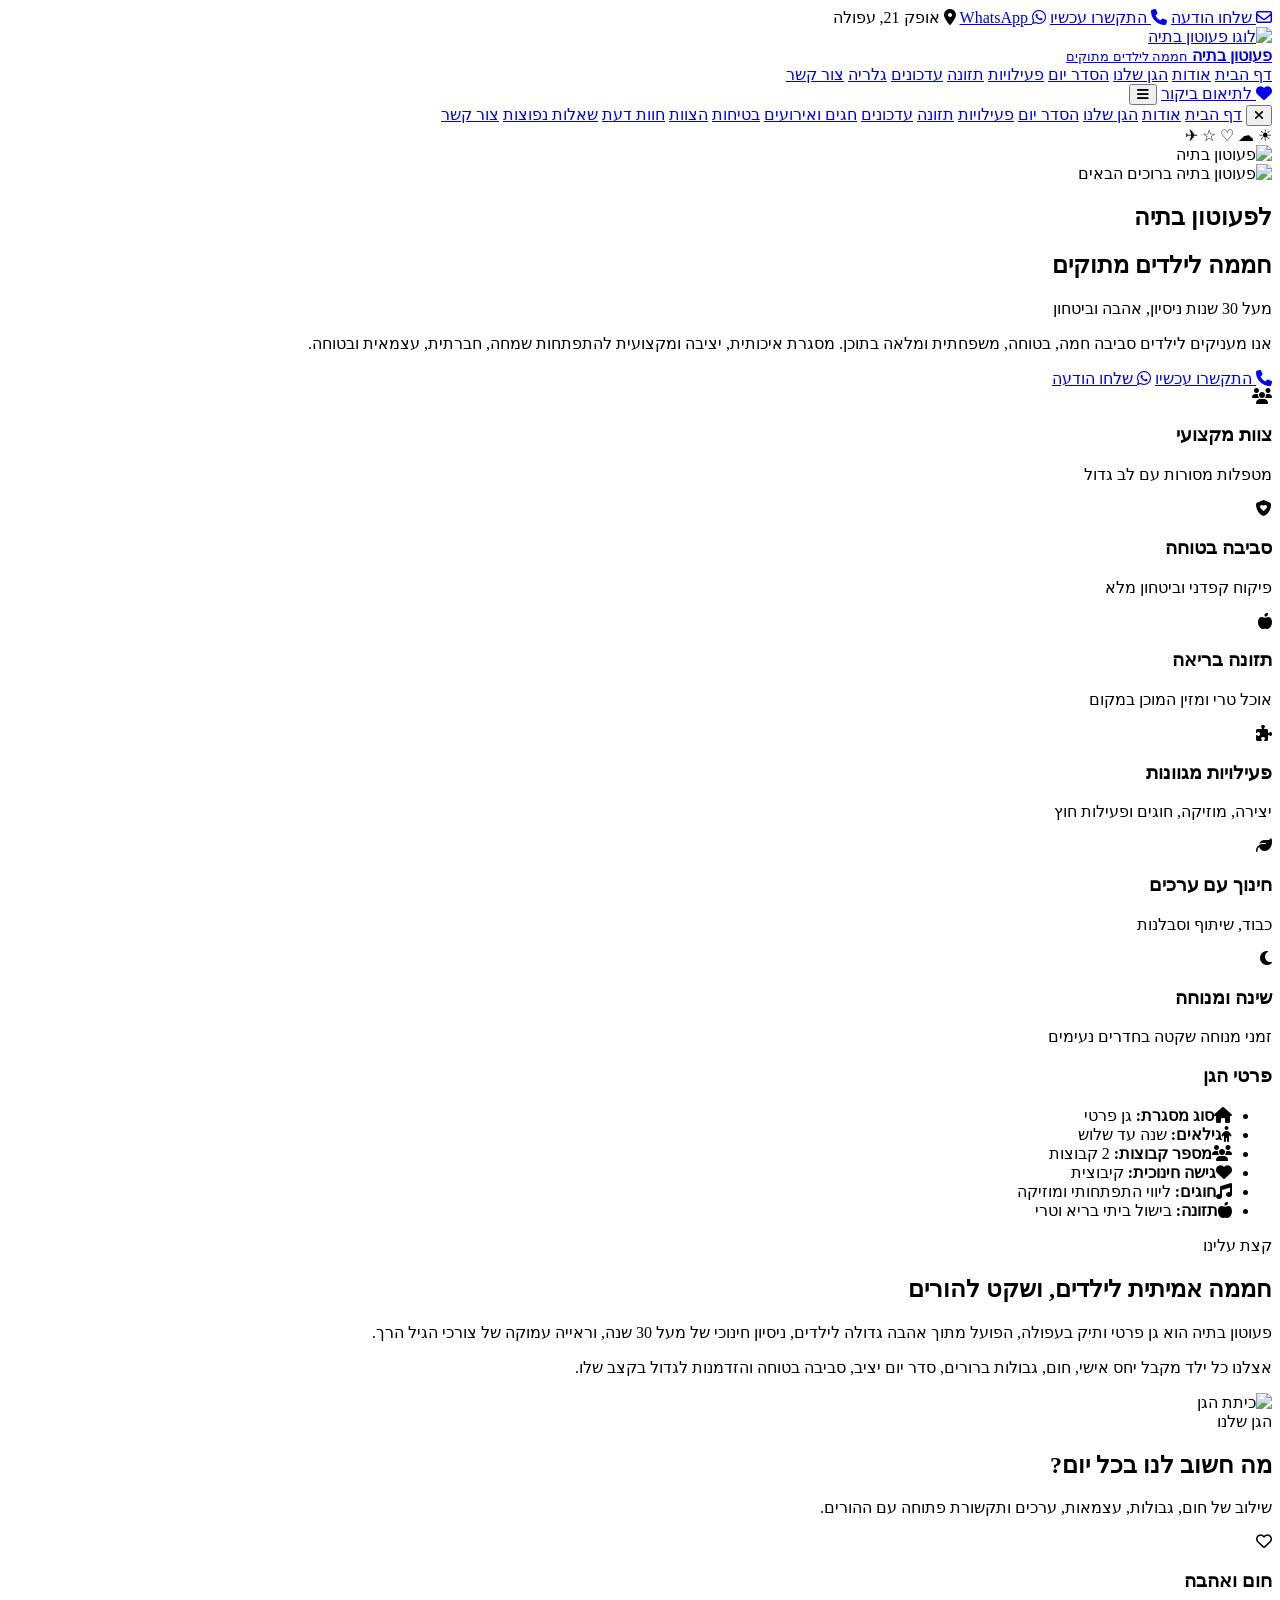
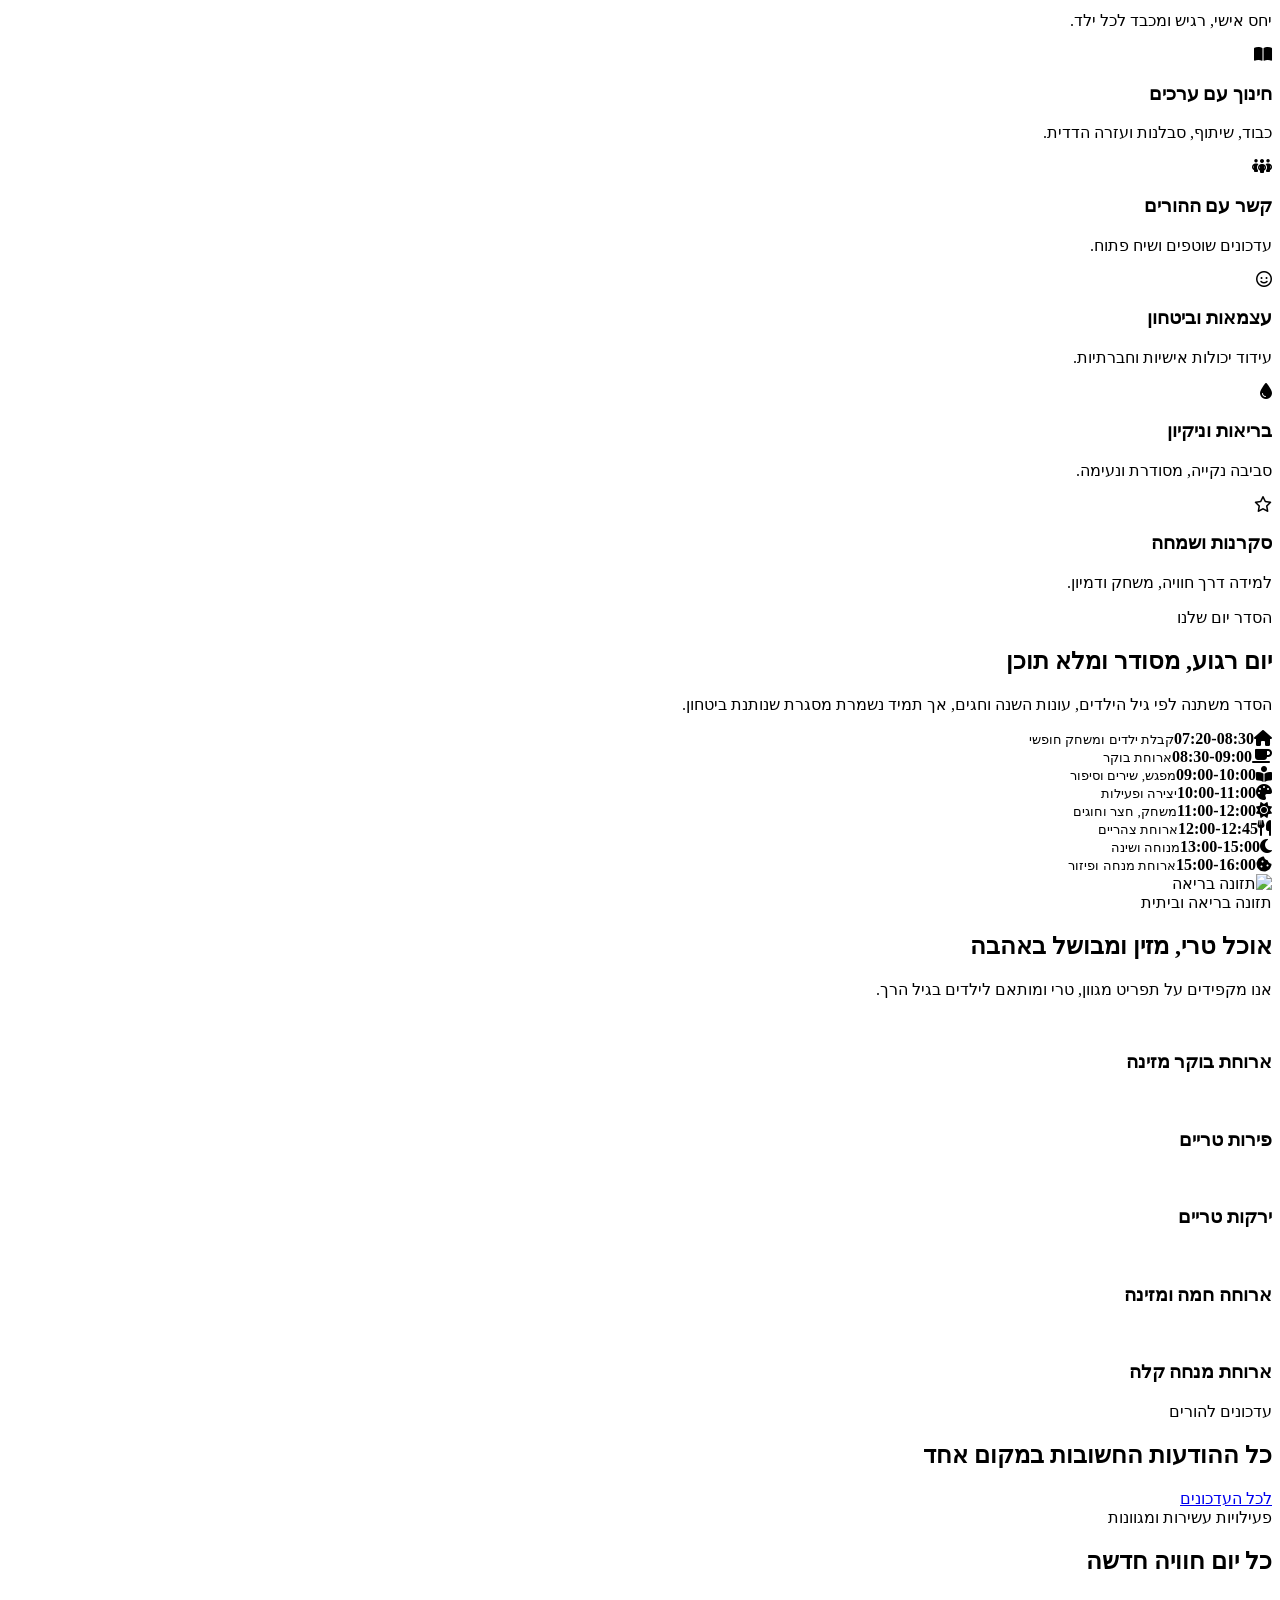
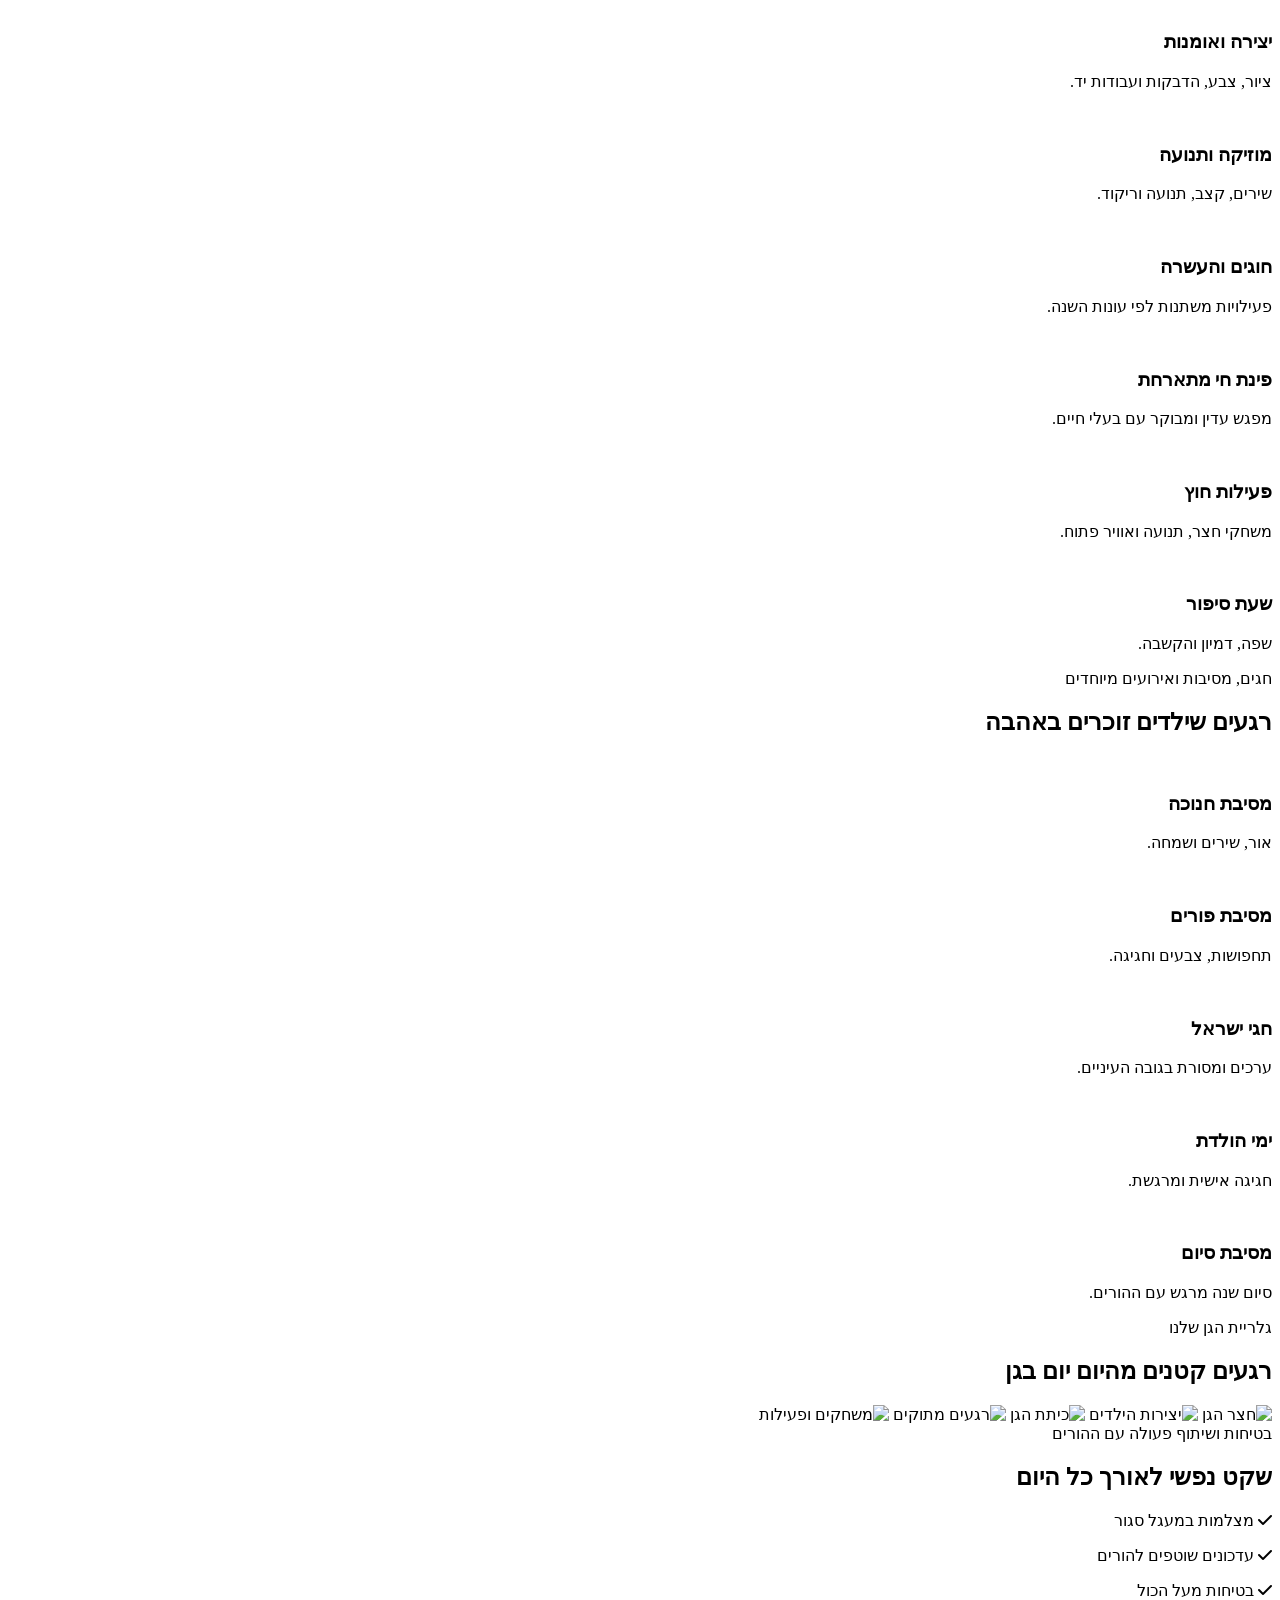
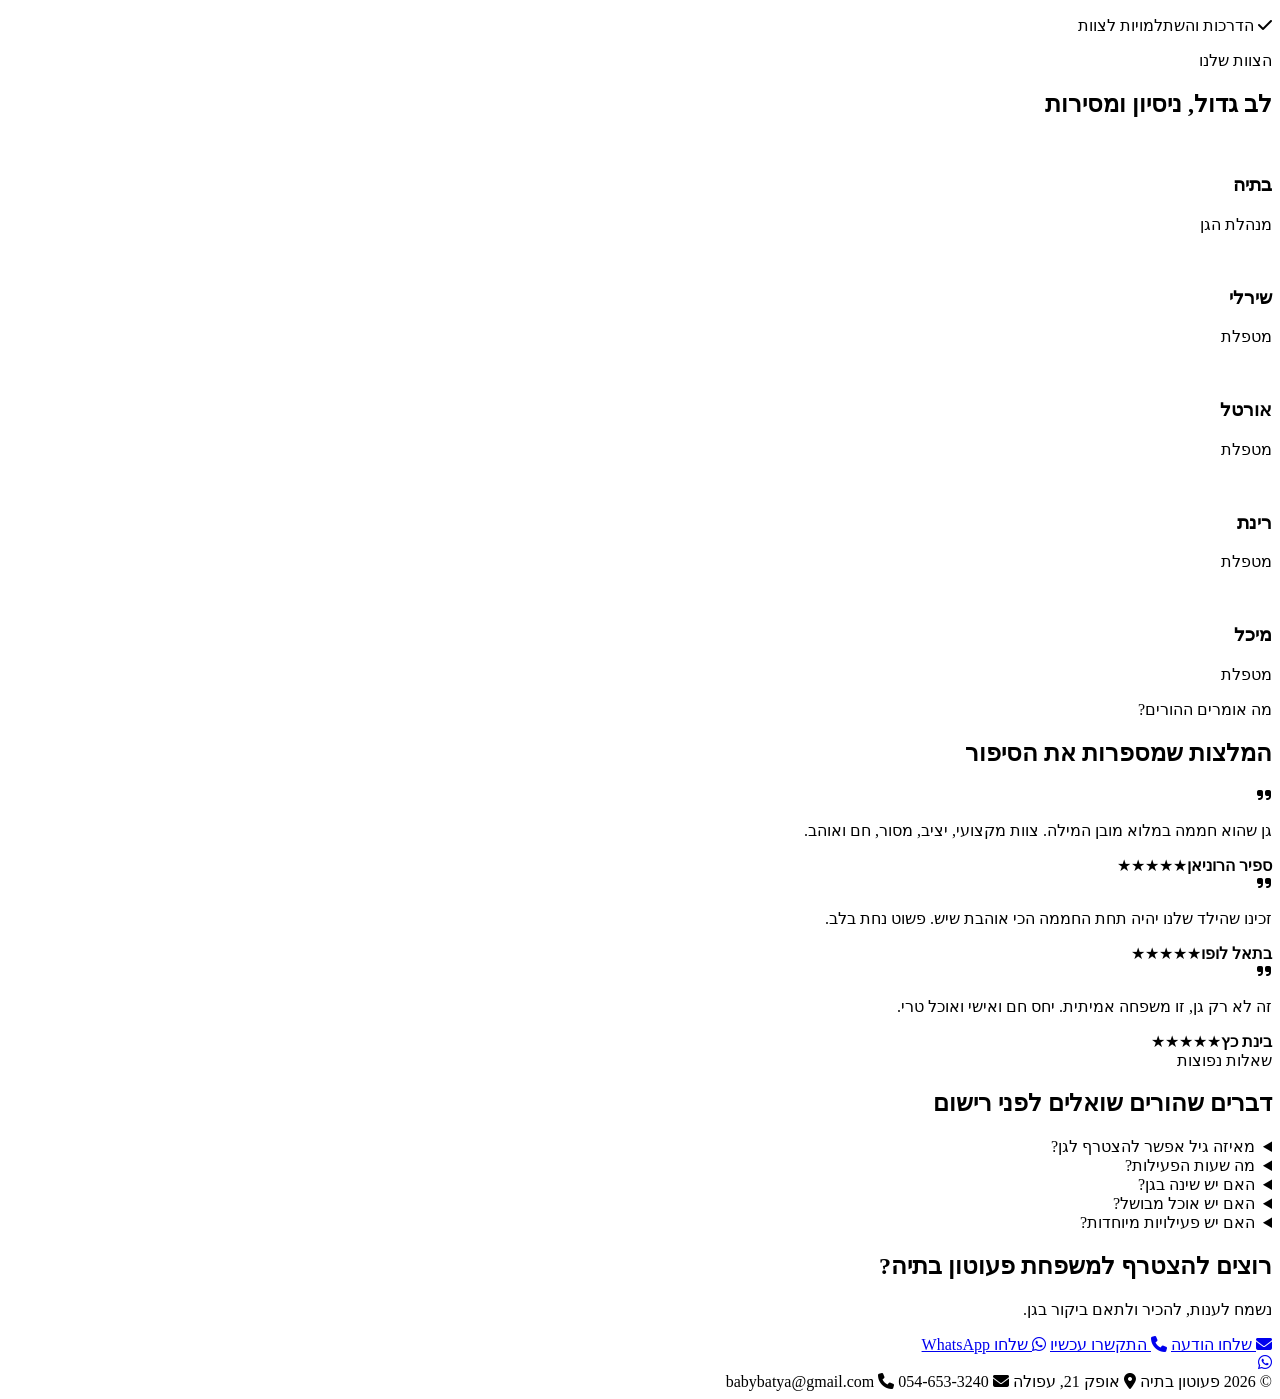
==== commit bc02cbfb: "Add files via upload" ====
--- a/batya/index.html
+++ b/batya/index.html
@@ -4,17 +4,16 @@
   <meta charset="UTF-8" />
   <meta name="viewport" content="width=device-width, initial-scale=1.0" />
   <title>פעוטון בתיה | חממה לילדים מתוקים</title>
-  <meta name="description" content="פעוטון בתיה בעפולה - גן פרטי ותיק לגילאי שנה עד שלוש. חממה חמה, בטוחה ומקצועית לילדים, עם מעל 30 שנות ניסיון." />
+  <meta name="description" content="פעוטון בתיה בעפולה - גן פרטי ותיק, חם ומשפחתי לגילאי שנה עד שלוש. מעל 30 שנות ניסיון, תזונה ביתית, פעילויות עשירות וקשר פתוח עם ההורים." />
   <link rel="preconnect" href="https://fonts.googleapis.com">
   <link rel="preconnect" href="https://fonts.gstatic.com" crossorigin>
   <link href="https://fonts.googleapis.com/css2?family=Assistant:wght@400;600;700;800;900&family=Heebo:wght@400;700;800;900&display=swap" rel="stylesheet">
   <link rel="stylesheet" href="https://cdnjs.cloudflare.com/ajax/libs/font-awesome/6.5.0/css/all.min.css" />
   <link rel="stylesheet" href="style.css" />
 </head>
-
 <body>
   <div class="topbar">
-    <div class="container topbar-inner">
+    <div class="container topbar-grid">
       <a href="mailto:babybatya@gmail.com"><i class="fa-regular fa-envelope"></i> שלחו הודעה</a>
       <a href="tel:+972546533240"><i class="fa-solid fa-phone"></i> התקשרו עכשיו</a>
       <a href="https://wa.me/972546533240" target="_blank"><i class="fa-brands fa-whatsapp"></i> WhatsApp</a>
@@ -22,9 +21,9 @@
     </div>
   </div>
 
-  <header class="site-header">
-    <div class="container header-inner">
-      <a class="brand" href="#home" aria-label="דף הבית">
+  <header class="header">
+    <div class="container header-grid">
+      <a class="brand" href="#home">
         <img src="images/logo-batya.png" alt="לוגו פעוטון בתיה">
         <div>
           <strong>פעוטון בתיה</strong>
@@ -32,11 +31,11 @@
         </div>
       </a>
 
-      <nav class="main-nav" aria-label="תפריט ראשי">
-        <a href="#home" class="active">דף הבית</a>
+      <nav class="nav">
+        <a class="active" href="#home">דף הבית</a>
         <a href="#about">אודות</a>
-        <a href="#approach">הגן שלנו</a>
-        <a href="#daily">הסדר יום</a>
+        <a href="#values">הגן שלנו</a>
+        <a href="#schedule">הסדר יום</a>
         <a href="#activities">פעילויות</a>
         <a href="#nutrition">תזונה</a>
         <a href="#updates">עדכונים</a>
@@ -44,17 +43,17 @@
         <a href="#contact">צור קשר</a>
       </nav>
 
-      <a class="btn btn-pink header-cta" href="#contact"><i class="fa-solid fa-heart"></i> לתיאום ביקור</a>
-      <button class="menu-btn" id="menuBtn" aria-label="פתיחת תפריט"><i class="fa-solid fa-bars"></i></button>
+      <a class="btn btn-pink header-btn" href="#contact"><i class="fa-solid fa-heart"></i> לתיאום ביקור</a>
+      <button class="menu-btn" id="menuBtn"><i class="fa-solid fa-bars"></i></button>
     </div>
   </header>
 
   <aside class="mobile-menu" id="mobileMenu">
-    <button id="closeMenu" class="close-menu" aria-label="סגירת תפריט"><i class="fa-solid fa-xmark"></i></button>
+    <button class="close-menu" id="closeMenu"><i class="fa-solid fa-xmark"></i></button>
     <a href="#home">דף הבית</a>
     <a href="#about">אודות</a>
-    <a href="#approach">הגישה החינוכית</a>
-    <a href="#daily">הסדר יום</a>
+    <a href="#values">הגן שלנו</a>
+    <a href="#schedule">הסדר יום</a>
     <a href="#activities">פעילויות</a>
     <a href="#nutrition">תזונה</a>
     <a href="#updates">עדכונים</a>
@@ -69,14 +68,17 @@
 
   <main>
     <section id="home" class="hero">
-      <span class="shape shape-heart">♡</span>
-      <span class="shape shape-sun">☀</span>
-      <span class="shape shape-cloud">☁</span>
-      <span class="shape shape-star">☆</span>
-
-      <div class="container hero-inner">
+      <span class="doodle sun">☀</span>
+      <span class="doodle cloud">☁</span>
+      <span class="doodle heart">♡</span>
+      <span class="doodle star">☆</span>
+      <span class="doodle plane">✈</span>
+
+      <div class="hero-clouds"></div>
+
+      <div class="container hero-grid">
         <div class="hero-photo reveal">
-          <img src="images/hero.png" alt="תמונת פתיחה של הגן ובתיה">
+          <img src="images/hero.jpg" alt="פעוטון בתיה">
         </div>
 
         <div class="hero-content reveal">
@@ -84,35 +86,46 @@
           <span class="eyebrow">ברוכים הבאים</span>
           <h1>לפעוטון <span>בתיה</span></h1>
           <h2>חממה לילדים מתוקים</h2>
-          <div class="pill">מעל 30 שנות ניסיון, אהבה וביטחון</div>
+          <div class="ribbon">מעל 30 שנות ניסיון, אהבה וביטחון</div>
           <p>
             אנו מעניקים לילדים סביבה חמה, בטוחה, משפחתית ומלאה בתוכן.
             מסגרת איכותית, יציבה ומקצועית להתפתחות שמחה, חברתית, עצמאית ובטוחה.
           </p>
-
-          <div class="hero-buttons">
+          <div class="actions">
+            <a class="btn btn-pink" href="tel:+972546533240"><i class="fa-solid fa-phone"></i> התקשרו עכשיו</a>
             <a class="btn btn-teal" href="https://wa.me/972546533240" target="_blank"><i class="fa-brands fa-whatsapp"></i> שלחו הודעה</a>
-            <a class="btn btn-pink" href="tel:+972546533240"><i class="fa-solid fa-phone"></i> התקשרו עכשיו</a>
           </div>
         </div>
       </div>
     </section>
 
-    <section class="quick-features">
+    <section class="feature-section">
       <div class="container feature-grid reveal">
-        <article><span class="iconbox pink"><i class="fa-solid fa-users"></i></span><h3>צוות מקצועי</h3><p>מטפלות מסורות עם לב גדול</p></article>
-        <article><span class="iconbox blue"><i class="fa-solid fa-shield-heart"></i></span><h3>סביבה בטוחה</h3><p>פיקוח קפדני וביטחון מלא</p></article>
-        <article><span class="iconbox red"><i class="fa-solid fa-apple-whole"></i></span><h3>תזונה בריאה</h3><p>אוכל טרי ומזין המוכן במקום</p></article>
-        <article><span class="iconbox purple"><i class="fa-solid fa-puzzle-piece"></i></span><h3>פעילויות מגוונות</h3><p>יצירה, מוזיקה, חוגים ופעילות חוץ</p></article>
-        <article><span class="iconbox green"><i class="fa-solid fa-seedling"></i></span><h3>חינוך עם ערכים</h3><p>כבוד, שיתוף וסבלנות</p></article>
-        <article><span class="iconbox yellow"><i class="fa-solid fa-moon"></i></span><h3>שינה ומנוחה</h3><p>זמני מנוחה שקטה ונעימה</p></article>
-      </div>
-    </section>
-
-    <section id="about" class="section about-section">
+        <article><span class="icon pink"><i class="fa-solid fa-users"></i></span><h3>צוות מקצועי</h3><p>מטפלות מסורות עם לב גדול</p></article>
+        <article><span class="icon blue"><i class="fa-solid fa-shield-heart"></i></span><h3>סביבה בטוחה</h3><p>פיקוח קפדני וביטחון מלא</p></article>
+        <article><span class="icon red"><i class="fa-solid fa-apple-whole"></i></span><h3>תזונה בריאה</h3><p>אוכל טרי ומזין המוכן במקום</p></article>
+        <article><span class="icon purple"><i class="fa-solid fa-puzzle-piece"></i></span><h3>פעילויות מגוונות</h3><p>יצירה, מוזיקה, חוגים ופעילות חוץ</p></article>
+        <article><span class="icon green"><i class="fa-solid fa-leaf"></i></span><h3>חינוך עם ערכים</h3><p>כבוד, שיתוף וסבלנות</p></article>
+        <article><span class="icon yellow"><i class="fa-solid fa-moon"></i></span><h3>שינה ומנוחה</h3><p>זמני מנוחה שקטה בחדרים נעימים</p></article>
+      </div>
+    </section>
+
+    <section id="about" class="section about">
       <div class="container about-grid">
-        <div class="about-card reveal">
-          <span class="section-label">קצת עלינו</span>
+        <aside class="details-box reveal">
+          <h3>פרטי הגן</h3>
+          <ul>
+            <li><i class="fa-solid fa-house"></i><span><b>סוג מסגרת:</b> גן פרטי</span></li>
+            <li><i class="fa-solid fa-child"></i><span><b>גילאים:</b> שנה עד שלוש</span></li>
+            <li><i class="fa-solid fa-users"></i><span><b>מספר קבוצות:</b> 2 קבוצות</span></li>
+            <li><i class="fa-solid fa-heart"></i><span><b>גישה חינוכית:</b> קיבוצית</span></li>
+            <li><i class="fa-solid fa-music"></i><span><b>חוגים:</b> ליווי התפתחותי ומוזיקה</span></li>
+            <li><i class="fa-solid fa-apple-whole"></i><span><b>תזונה:</b> בישול ביתי בריא וטרי</span></li>
+          </ul>
+        </aside>
+
+        <div class="about-copy reveal">
+          <span class="section-tag">קצת עלינו</span>
           <h2>חממה אמיתית לילדים, ושקט להורים</h2>
           <p>
             פעוטון בתיה הוא גן פרטי ותיק בעפולה, הפועל מתוך אהבה גדולה לילדים,
@@ -124,43 +137,35 @@
           </p>
         </div>
 
-        <div class="garden-details reveal">
-          <h3>פרטי הגן</h3>
-          <ul>
-            <li><i class="fa-solid fa-house"></i><span><b>סוג מסגרת:</b> גן פרטי</span></li>
-            <li><i class="fa-solid fa-child"></i><span><b>גילאים:</b> שנה עד שלוש</span></li>
-            <li><i class="fa-solid fa-people-group"></i><span><b>מספר קבוצות:</b> 2 קבוצות</span></li>
-            <li><i class="fa-solid fa-heart"></i><span><b>גישה חינוכית:</b> קיבוצית</span></li>
-            <li><i class="fa-solid fa-music"></i><span><b>חוגים:</b> ליווי התפתחותי ומוזיקה</span></li>
-            <li><i class="fa-solid fa-apple-whole"></i><span><b>תזונה:</b> בישול ביתי בריא וטרי</span></li>
-          </ul>
-        </div>
-      </div>
-    </section>
-
-    <section id="approach" class="section white-section">
-      <div class="container">
-        <div class="section-head reveal">
-          <span class="section-label">הגישה החינוכית</span>
+        <div class="about-image reveal">
+          <img src="images/classroom.jpg" alt="כיתת הגן">
+        </div>
+      </div>
+    </section>
+
+    <section id="values" class="section values">
+      <div class="container">
+        <div class="section-head reveal">
+          <span class="section-tag">הגן שלנו</span>
           <h2>מה חשוב לנו בכל יום?</h2>
-          <p>חינוך בגובה העיניים, עם חום, גבולות ברורים, שגרה רגועה ויחס אישי לכל ילד.</p>
-        </div>
-
-        <div class="values-grid">
-          <article><span class="iconbox teal"><i class="fa-solid fa-hand-holding-heart"></i></span><h3>חום ואהבה</h3><p>יחס אישי, רגיש ומכבד לכל ילד.</p></article>
-          <article><span class="iconbox green"><i class="fa-solid fa-leaf"></i></span><h3>חינוך עם ערכים</h3><p>כבוד, שיתוף, סבלנות ועזרה הדדית.</p></article>
-          <article><span class="iconbox blue"><i class="fa-solid fa-comments"></i></span><h3>קשר עם ההורים</h3><p>עדכונים שוטפים ושיח פתוח.</p></article>
-          <article><span class="iconbox yellow"><i class="fa-solid fa-child-reaching"></i></span><h3>עצמאות וביטחון</h3><p>עידוד יכולות אישיות וחברתיות.</p></article>
-          <article><span class="iconbox red"><i class="fa-solid fa-heart-pulse"></i></span><h3>בריאות וניקיון</h3><p>סביבה נקייה, מסודרת ונעימה.</p></article>
-          <article><span class="iconbox pink"><i class="fa-solid fa-wand-magic-sparkles"></i></span><h3>סקרנות ושמחה</h3><p>למידה דרך חוויה, משחק ודמיון.</p></article>
-        </div>
-      </div>
-    </section>
-
-    <section id="daily" class="section daily-section">
-      <div class="container">
-        <div class="section-head reveal">
-          <span class="section-label">הסדר יום שלנו</span>
+          <p>שילוב של חום, גבולות, עצמאות, ערכים ותקשורת פתוחה עם ההורים.</p>
+        </div>
+
+        <div class="values-grid reveal">
+          <article><span class="line-icon pink"><i class="fa-regular fa-heart"></i></span><h3>חום ואהבה</h3><p>יחס אישי, רגיש ומכבד לכל ילד.</p></article>
+          <article><span class="line-icon green"><i class="fa-solid fa-book-open"></i></span><h3>חינוך עם ערכים</h3><p>כבוד, שיתוף, סבלנות ועזרה הדדית.</p></article>
+          <article><span class="line-icon teal"><i class="fa-solid fa-people-group"></i></span><h3>קשר עם ההורים</h3><p>עדכונים שוטפים ושיח פתוח.</p></article>
+          <article><span class="line-icon yellow"><i class="fa-regular fa-face-smile"></i></span><h3>עצמאות וביטחון</h3><p>עידוד יכולות אישיות וחברתיות.</p></article>
+          <article><span class="line-icon blue"><i class="fa-solid fa-droplet"></i></span><h3>בריאות וניקיון</h3><p>סביבה נקייה, מסודרת ונעימה.</p></article>
+          <article><span class="line-icon purple"><i class="fa-regular fa-star"></i></span><h3>סקרנות ושמחה</h3><p>למידה דרך חוויה, משחק ודמיון.</p></article>
+        </div>
+      </div>
+    </section>
+
+    <section id="schedule" class="section schedule-section">
+      <div class="container">
+        <div class="section-head reveal">
+          <span class="section-tag">הסדר יום שלנו</span>
           <h2>יום רגוע, מסודר ומלא תוכן</h2>
           <p>הסדר משתנה לפי גיל הילדים, עונות השנה וחגים, אך תמיד נשמרת מסגרת שנותנת ביטחון.</p>
         </div>
@@ -178,142 +183,139 @@
       </div>
     </section>
 
-    <section id="updates" class="section updates-section">
-      <div class="container">
-        <div class="section-head reveal">
-          <span class="section-label">עדכונים להורים</span>
-          <h2>כל ההודעות החשובות במקום אחד</h2>
-        </div>
-        <div id="updatesList" class="updates-list"></div>
-      </div>
-    </section>
-
-    <section id="activities" class="section white-section">
-      <div class="container">
-        <div class="section-head reveal">
-          <span class="section-label">פעילויות עשירות ומגוונות</span>
-          <h2>כל יום חוויה חדשה</h2>
-        </div>
-
-        <div class="media-grid">
-          <article><img src="images/activity-art.png" alt=""><h3>יצירה ואומנות</h3><p>ציור, צבע, הדבקות ועבודות יד.</p></article>
-          <article><img src="images/activity-music.png" alt=""><h3>מוזיקה ותנועה</h3><p>שירים, קצב, תנועה וריקוד.</p></article>
-          <article><img src="images/activity-enrichment.png" alt=""><h3>חוגים והעשרה</h3><p>פעילויות משתנות לפי עונות השנה.</p></article>
-          <article><img src="images/activity-animals.png" alt=""><h3>פינת חי מתארחת</h3><p>מפגש עדין ומבוקר עם בעלי חיים.</p></article>
-          <article><img src="images/activity-yard.png" alt=""><h3>פעילות חוץ</h3><p>משחקי חצר, תנועה ואוויר פתוח.</p></article>
-          <article><img src="images/activity-sensory.png" alt=""><h3>משחקי חצר</h3><p>חיזוק מוטוריקה, ביטחון ושיתוף.</p></article>
-        </div>
-      </div>
-    </section>
-
-    <section id="nutrition" class="section nutrition-section">
-      <div class="container nutrition-box">
-        <div class="section-head reveal">
-          <span class="section-label">תזונה בריאה וביתית</span>
+    <section id="nutrition" class="section nutrition">
+      <div class="container nutrition-panel">
+        <div class="nutrition-photo reveal">
+          <img src="images/fruits.jpg" alt="תזונה בריאה">
+        </div>
+        <div class="nutrition-copy reveal">
+          <span class="section-tag">תזונה בריאה וביתית</span>
           <h2>אוכל טרי, מזין ומבושל באהבה</h2>
           <p>אנו מקפידים על תפריט מגוון, טרי ומותאם לילדים בגיל הרך.</p>
         </div>
-
-        <div class="food-grid">
-          <article><img src="images/meal-breakfast.png" alt=""><h3>ארוחת בוקר מזינה</h3></article>
-          <article><img src="images/meal-fruits.png" alt=""><h3>פירות טריים</h3></article>
-          <article><img src="images/meal-vegetables.png" alt=""><h3>ירקות טריים</h3></article>
-          <article><img src="images/meal-hot.png" alt=""><h3>ארוחה חמה ומזינה</h3></article>
-          <article><img src="images/meal-snack.png" alt=""><h3>ארוחת מנחה קלה</h3></article>
-        </div>
-      </div>
-    </section>
-
-    <section id="events" class="section white-section">
-      <div class="container">
-        <div class="section-head reveal">
-          <span class="section-label">חגים, מסיבות ואירועים מיוחדים</span>
+        <div class="food-row reveal">
+          <article><img src="images/breakfast.jpg" alt=""><h3>ארוחת בוקר מזינה</h3></article>
+          <article><img src="images/fruits.jpg" alt=""><h3>פירות טריים</h3></article>
+          <article><img src="images/vegetables.jpg" alt=""><h3>ירקות טריים</h3></article>
+          <article><img src="images/hot-meal.jpg" alt=""><h3>ארוחה חמה ומזינה</h3></article>
+          <article><img src="images/snack.jpg" alt=""><h3>ארוחת מנחה קלה</h3></article>
+        </div>
+      </div>
+    </section>
+
+    <section id="updates" class="section updates-section">
+      <div class="container">
+        <div class="section-head reveal">
+          <span class="section-tag">עדכונים להורים</span>
+          <h2>כל ההודעות החשובות במקום אחד</h2>
+        </div>
+        <div id="updatesList" class="updates-list reveal"></div>
+        <div class="center"><a href="#contact" class="outline-btn">לכל העדכונים</a></div>
+      </div>
+    </section>
+
+    <section id="activities" class="section activities">
+      <div class="container">
+        <div class="section-head reveal">
+          <span class="section-tag">פעילויות עשירות ומגוונות</span>
+          <h2>כל יום חוויה חדשה</h2>
+        </div>
+
+        <div class="media-grid reveal">
+          <article><img src="images/art.jpg" alt=""><h3>יצירה ואומנות</h3><p>ציור, צבע, הדבקות ועבודות יד.</p></article>
+          <article><img src="images/music.jpg" alt=""><h3>מוזיקה ותנועה</h3><p>שירים, קצב, תנועה וריקוד.</p></article>
+          <article><img src="images/sensory.jpg" alt=""><h3>חוגים והעשרה</h3><p>פעילויות משתנות לפי עונות השנה.</p></article>
+          <article><img src="images/animals.jpg" alt=""><h3>פינת חי מתארחת</h3><p>מפגש עדין ומבוקר עם בעלי חיים.</p></article>
+          <article><img src="images/outdoor.jpg" alt=""><h3>פעילות חוץ</h3><p>משחקי חצר, תנועה ואוויר פתוח.</p></article>
+          <article><img src="images/story.jpg" alt=""><h3>שעת סיפור</h3><p>שפה, דמיון והקשבה.</p></article>
+        </div>
+      </div>
+    </section>
+
+    <section id="events" class="section events">
+      <div class="container">
+        <div class="section-head reveal">
+          <span class="section-tag">חגים, מסיבות ואירועים מיוחדים</span>
           <h2>רגעים שילדים זוכרים באהבה</h2>
         </div>
 
-        <div class="media-grid five">
-          <article><img src="images/event-hanukkah.png" alt=""><h3>מסיבת חנוכה</h3><p>אור, שירים ושמחה.</p></article>
-          <article><img src="images/event-purim.png" alt=""><h3>מסיבת פורים</h3><p>תחפושות, צבעים וחגיגה.</p></article>
-          <article><img src="images/event-israel.png" alt=""><h3>חגי ישראל</h3><p>ערכים ומסורת בגובה העיניים.</p></article>
-          <article><img src="images/event-birthday.png" alt=""><h3>ימי הולדת</h3><p>חגיגה אישית ומרגשת.</p></article>
-          <article><img src="images/event-graduation.png" alt=""><h3>מסיבת סיום</h3><p>סיום שנה מרגש עם ההורים.</p></article>
-        </div>
-      </div>
-    </section>
-
-    <section id="gallery" class="section gallery-section">
-      <div class="container">
-        <div class="section-head reveal">
-          <span class="section-label">גלריית הגן שלנו</span>
+        <div class="media-grid five reveal">
+          <article><img src="images/hanukkah.jpg" alt=""><h3>מסיבת חנוכה</h3><p>אור, שירים ושמחה.</p></article>
+          <article><img src="images/purim.jpg" alt=""><h3>מסיבת פורים</h3><p>תחפושות, צבעים וחגיגה.</p></article>
+          <article><img src="images/israel.jpg" alt=""><h3>חגי ישראל</h3><p>ערכים ומסורת בגובה העיניים.</p></article>
+          <article><img src="images/birthday.jpg" alt=""><h3>ימי הולדת</h3><p>חגיגה אישית ומרגשת.</p></article>
+          <article><img src="images/graduation.jpg" alt=""><h3>מסיבת סיום</h3><p>סיום שנה מרגש עם ההורים.</p></article>
+        </div>
+      </div>
+    </section>
+
+    <section id="gallery" class="section gallery">
+      <div class="container">
+        <div class="section-head reveal">
+          <span class="section-tag">גלריית הגן שלנו</span>
           <h2>רגעים קטנים מהיום יום בגן</h2>
         </div>
 
-        <div class="gallery-grid">
-          <img src="images/yard.png" alt="חצר הגן">
-          <img src="images/gallery-art.png" alt="יצירות הילדים">
-          <img src="images/gallery-class.png" alt="כיתת הגן">
-          <img src="images/gallery-sweet.png" alt="רגעים מתוקים">
-          <img src="images/gallery-play.png" alt="משחקים ופעילות">
-        </div>
-      </div>
-    </section>
-
-    <section id="safety" class="section white-section">
-      <div class="container">
-        <div class="section-head reveal">
-          <span class="section-label">בטיחות ושיתוף פעולה עם ההורים</span>
+        <div class="gallery-grid reveal">
+          <img src="images/gallery-yard.jpg" alt="חצר הגן">
+          <img src="images/gallery-activity.jpg" alt="יצירות הילדים">
+          <img src="images/gallery-class.jpg" alt="כיתת הגן">
+          <img src="images/gallery-sweet.jpg" alt="רגעים מתוקים">
+          <img src="images/gallery-play.jpg" alt="משחקים ופעילות">
+        </div>
+      </div>
+    </section>
+
+    <section id="safety" class="section safety-team">
+      <div class="container safety-team-grid">
+        <div class="safety-card reveal">
+          <span class="section-tag">בטיחות ושיתוף פעולה עם ההורים</span>
           <h2>שקט נפשי לאורך כל היום</h2>
-        </div>
-
-        <div class="wide-grid">
-          <article><span class="iconbox teal"><i class="fa-solid fa-camera"></i></span><h3>מצלמות במעגל סגור</h3><p>מערכת מצלמות לשמירה ולביטחון.</p></article>
-          <article><span class="iconbox blue"><i class="fa-solid fa-id-card"></i></span><h3>עדכונים שוטפים</h3><p>תקשורת ישירה, מסודרת ונוחה.</p></article>
-          <article><span class="iconbox green"><i class="fa-solid fa-user-shield"></i></span><h3>בטיחות מעל הכול</h3><p>שמירה על ילדים, ניקיון והיגיינה.</p></article>
-          <article><span class="iconbox purple"><i class="fa-solid fa-people-group"></i></span><h3>הדרכות והשתלמויות</h3><p>צוות שעובר רענונים והכשרות.</p></article>
-        </div>
-      </div>
-    </section>
-
-    <section id="team" class="section team-section">
-      <div class="container">
-        <div class="section-head reveal">
-          <span class="section-label">הצוות שלנו</span>
+          <div class="check-list">
+            <p><i class="fa-solid fa-check"></i> מצלמות במעגל סגור</p>
+            <p><i class="fa-solid fa-check"></i> עדכונים שוטפים להורים</p>
+            <p><i class="fa-solid fa-check"></i> בטיחות מעל הכול</p>
+            <p><i class="fa-solid fa-check"></i> הדרכות והשתלמויות לצוות</p>
+          </div>
+        </div>
+
+        <div id="team" class="team-card reveal">
+          <span class="section-tag">הצוות שלנו</span>
           <h2>לב גדול, ניסיון ומסירות</h2>
-        </div>
-
-        <div class="team-grid">
-          <article><img src="images/team-batya.png" alt=""><h3>בתיה</h3><p>מנהלת הגן</p></article>
-          <article><img src="images/team-1.png" alt=""><h3>שירלי</h3><p>מטפלת</p></article>
-          <article><img src="images/team-2.png" alt=""><h3>אורטל</h3><p>מטפלת</p></article>
-          <article><img src="images/team-3.png" alt=""><h3>רינת</h3><p>מטפלת</p></article>
-          <article><img src="images/team-4.png" alt=""><h3>מיכל</h3><p>מטפלת</p></article>
-        </div>
-      </div>
-    </section>
-
-    <section id="reviews" class="section reviews-section">
-      <div class="container">
-        <div class="section-head reveal">
-          <span class="section-label">מה אומרים ההורים?</span>
+          <div class="team-grid">
+            <article><img src="images/team-batya.jpg" alt=""><h3>בתיה</h3><p>מנהלת הגן</p></article>
+            <article><img src="images/team-shirly.jpg" alt=""><h3>שירלי</h3><p>מטפלת</p></article>
+            <article><img src="images/team-ortal.jpg" alt=""><h3>אורטל</h3><p>מטפלת</p></article>
+            <article><img src="images/team-rinat.jpg" alt=""><h3>רינת</h3><p>מטפלת</p></article>
+            <article><img src="images/team-michal.jpg" alt=""><h3>מיכל</h3><p>מטפלת</p></article>
+          </div>
+        </div>
+      </div>
+    </section>
+
+    <section id="reviews" class="section reviews">
+      <div class="container">
+        <div class="section-head reveal">
+          <span class="section-tag">מה אומרים ההורים?</span>
           <h2>המלצות שמספרות את הסיפור</h2>
         </div>
 
-        <div class="reviews-grid">
-          <article><i class="fa-solid fa-quote-right"></i><p>גן שהוא חממה במלוא מובן המילה. צוות מקצועי, יציב, מסור, חם ואוהב.</p><strong>ספיר הרוניאן</strong><div>★★★★★</div></article>
-          <article><i class="fa-solid fa-quote-right"></i><p>זכינו שהילד שלנו יהיה תחת החממה הכי אוהבת שיש. פשוט נחת בלב.</p><strong>בתאל לופו</strong><div>★★★★★</div></article>
-          <article><i class="fa-solid fa-quote-right"></i><p>זה לא רק גן, זו משפחה אמיתית. יחס חם ואישי ואוכל טרי.</p><strong>בינת כץ</strong><div>★★★★★</div></article>
-        </div>
-      </div>
-    </section>
-
-    <section id="faq" class="section faq-section">
-      <div class="container">
-        <div class="section-head reveal">
-          <span class="section-label">שאלות נפוצות</span>
+        <div class="reviews-grid reveal">
+          <article><i class="fa-solid fa-quote-right"></i><p>גן שהוא חממה במלוא מובן המילה. צוות מקצועי, יציב, מסור, חם ואוהב.</p><strong>ספיר הרוניאן</strong><span>★★★★★</span></article>
+          <article><i class="fa-solid fa-quote-right"></i><p>זכינו שהילד שלנו יהיה תחת החממה הכי אוהבת שיש. פשוט נחת בלב.</p><strong>בתאל לופו</strong><span>★★★★★</span></article>
+          <article><i class="fa-solid fa-quote-right"></i><p>זה לא רק גן, זו משפחה אמיתית. יחס חם ואישי ואוכל טרי.</p><strong>בינת כץ</strong><span>★★★★★</span></article>
+        </div>
+      </div>
+    </section>
+
+    <section id="faq" class="section faq">
+      <div class="container">
+        <div class="section-head reveal">
+          <span class="section-tag">שאלות נפוצות</span>
           <h2>דברים שהורים שואלים לפני רישום</h2>
         </div>
 
-        <div class="faq-list">
+        <div class="faq-list reveal">
           <details><summary>מאיזה גיל אפשר להצטרף לגן?</summary><p>הגן מיועד לילדים מגיל שנה ועד גיל שלוש.</p></details>
           <details><summary>מה שעות הפעילות?</summary><p>הגן פעיל בימים א׳-ה׳ בין 07:20 ל-16:00. אין פעילות בימי שישי.</p></details>
           <details><summary>האם יש שינה בגן?</summary><p>כן. יש זמן מנוחה ושינה מסודר במהלך היום.</p></details>
@@ -323,25 +325,23 @@
       </div>
     </section>
 
-    <section id="contact" class="contact-section">
-      <div class="container">
-        <div class="contact-box">
-          <h2>רוצים להצטרף למשפחת פעוטון בתיה?</h2>
-          <p>נשמח לענות, להכיר ולתאם ביקור בגן.</p>
-          <div class="contact-actions">
-            <a class="btn btn-light" href="mailto:babybatya@gmail.com"><i class="fa-solid fa-envelope"></i> שלחו הודעה</a>
-            <a class="btn btn-light" href="tel:+972546533240"><i class="fa-solid fa-phone"></i> התקשרו עכשיו</a>
-            <a class="btn btn-light" href="https://wa.me/972546533240" target="_blank"><i class="fa-brands fa-whatsapp"></i> שלחו WhatsApp</a>
-          </div>
+    <section id="contact" class="contact">
+      <div class="container contact-box reveal">
+        <h2>רוצים להצטרף למשפחת פעוטון בתיה?</h2>
+        <p>נשמח לענות, להכיר ולתאם ביקור בגן.</p>
+        <div class="actions center-actions">
+          <a class="btn btn-light" href="mailto:babybatya@gmail.com"><i class="fa-solid fa-envelope"></i> שלחו הודעה</a>
+          <a class="btn btn-light" href="tel:+972546533240"><i class="fa-solid fa-phone"></i> התקשרו עכשיו</a>
+          <a class="btn btn-light" href="https://wa.me/972546533240" target="_blank"><i class="fa-brands fa-whatsapp"></i> שלחו WhatsApp</a>
         </div>
       </div>
     </section>
   </main>
 
-  <a class="floating-whatsapp" href="https://wa.me/972546533240" target="_blank" aria-label="WhatsApp"><i class="fa-brands fa-whatsapp"></i></a>
-
-  <footer>
-    <div class="container footer-inner">
+  <a class="floating-wa" href="https://wa.me/972546533240" target="_blank"><i class="fa-brands fa-whatsapp"></i></a>
+
+  <footer class="footer">
+    <div class="container footer-grid">
       <span>© 2026 פעוטון בתיה</span>
       <span><i class="fa-solid fa-location-dot"></i> אופק 21, עפולה</span>
       <span><i class="fa-solid fa-envelope"></i> babybatya@gmail.com</span>
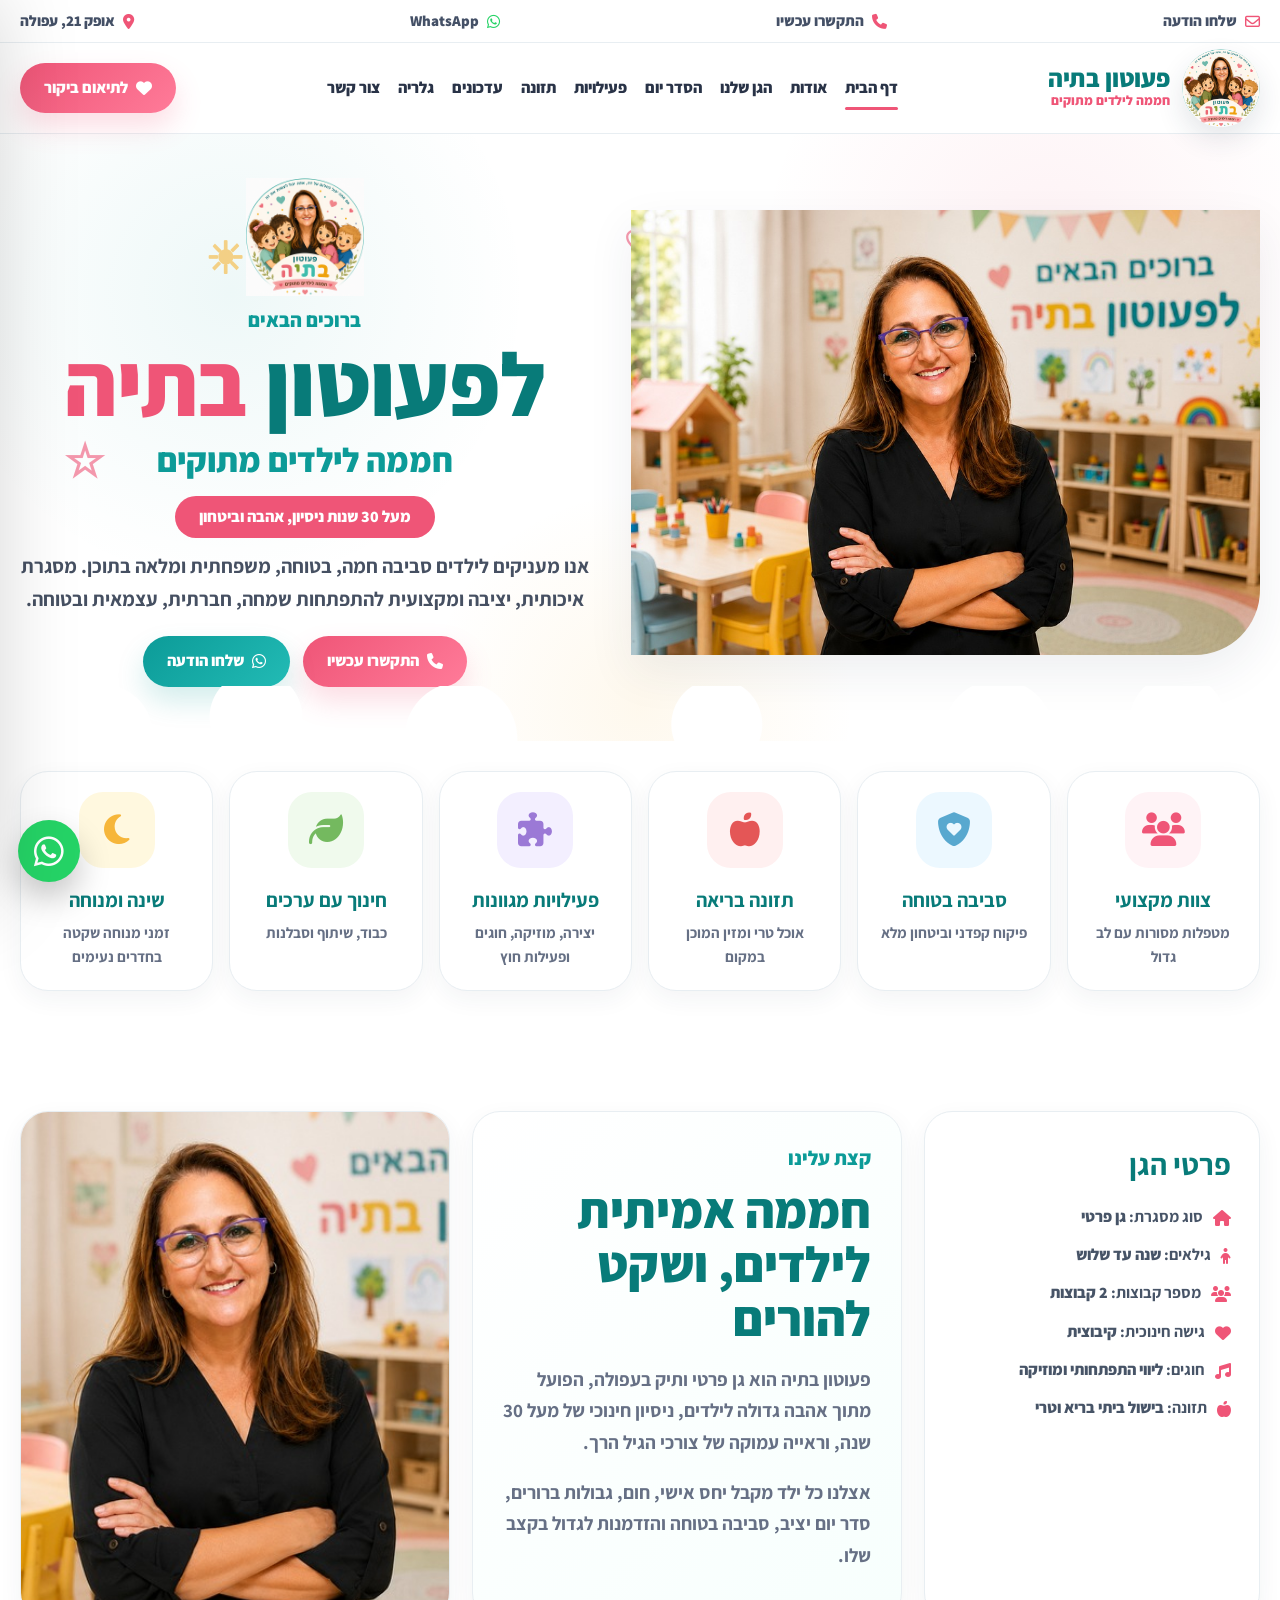
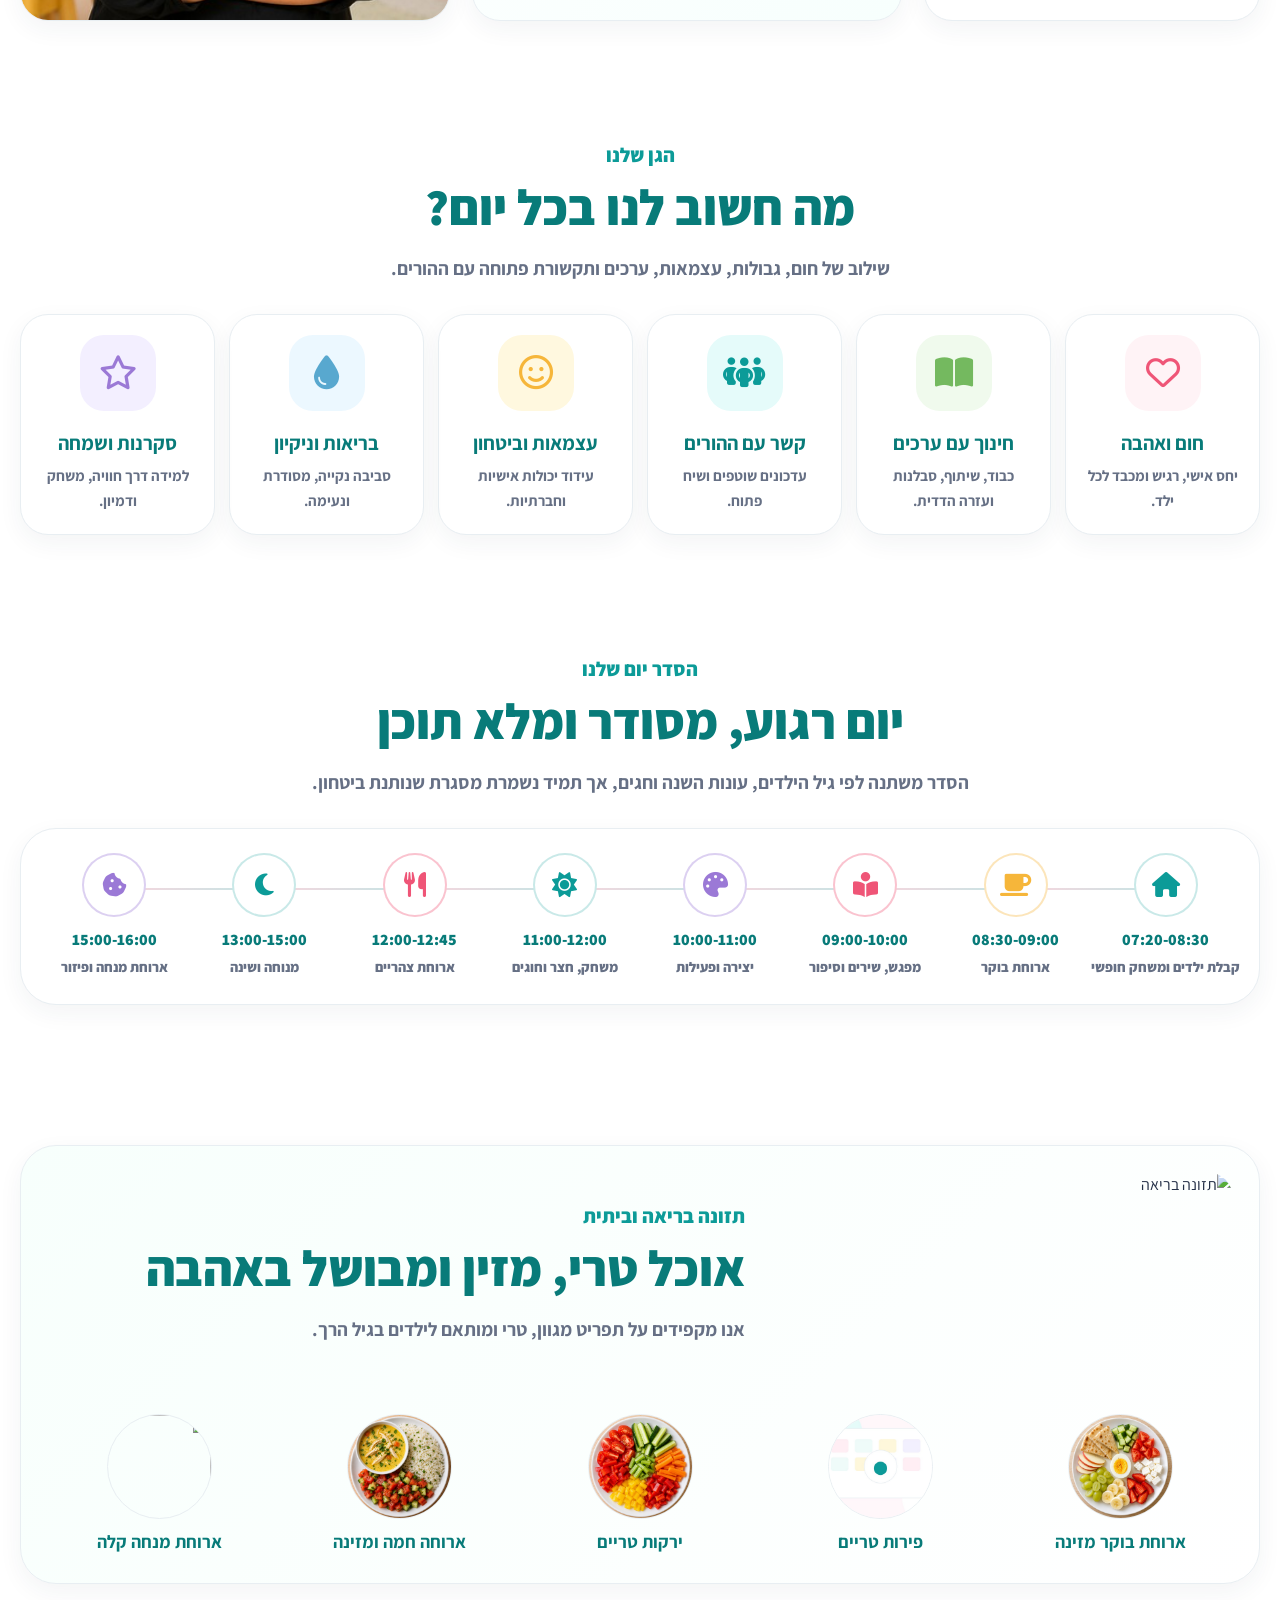
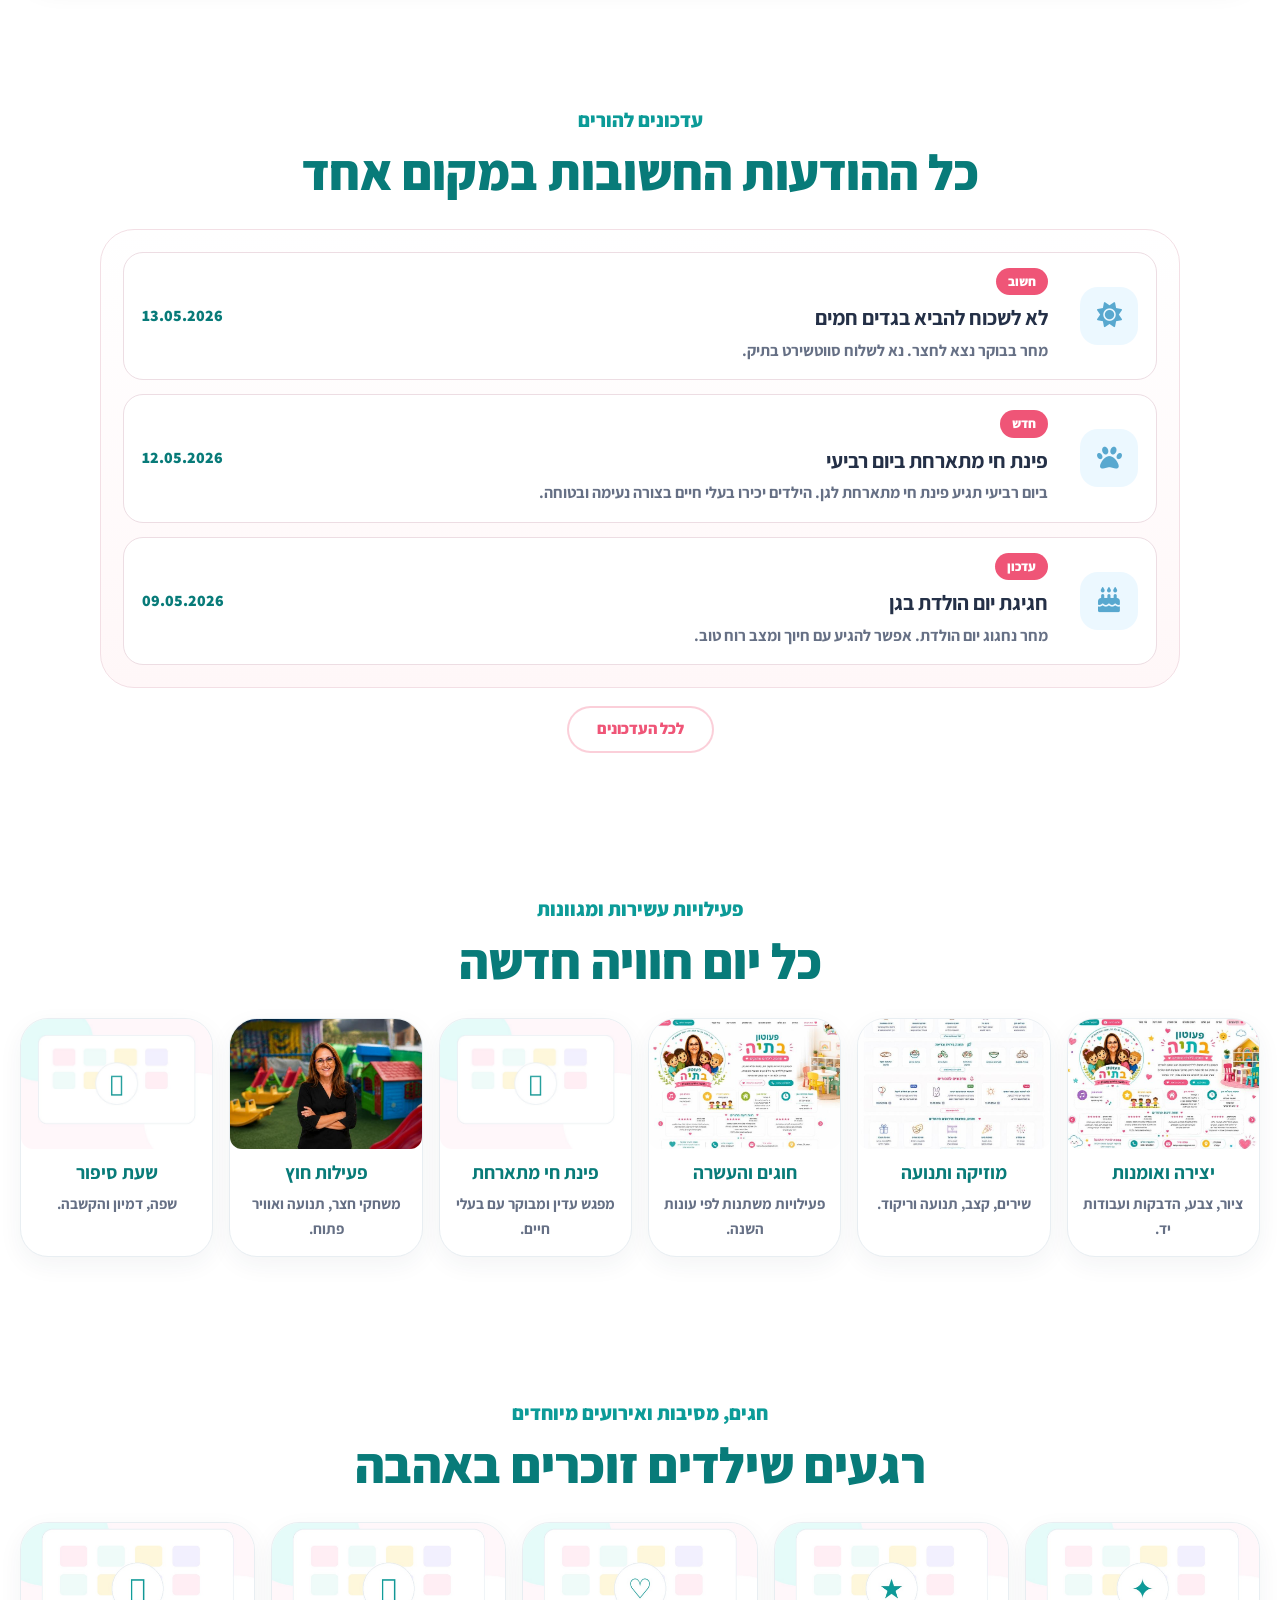
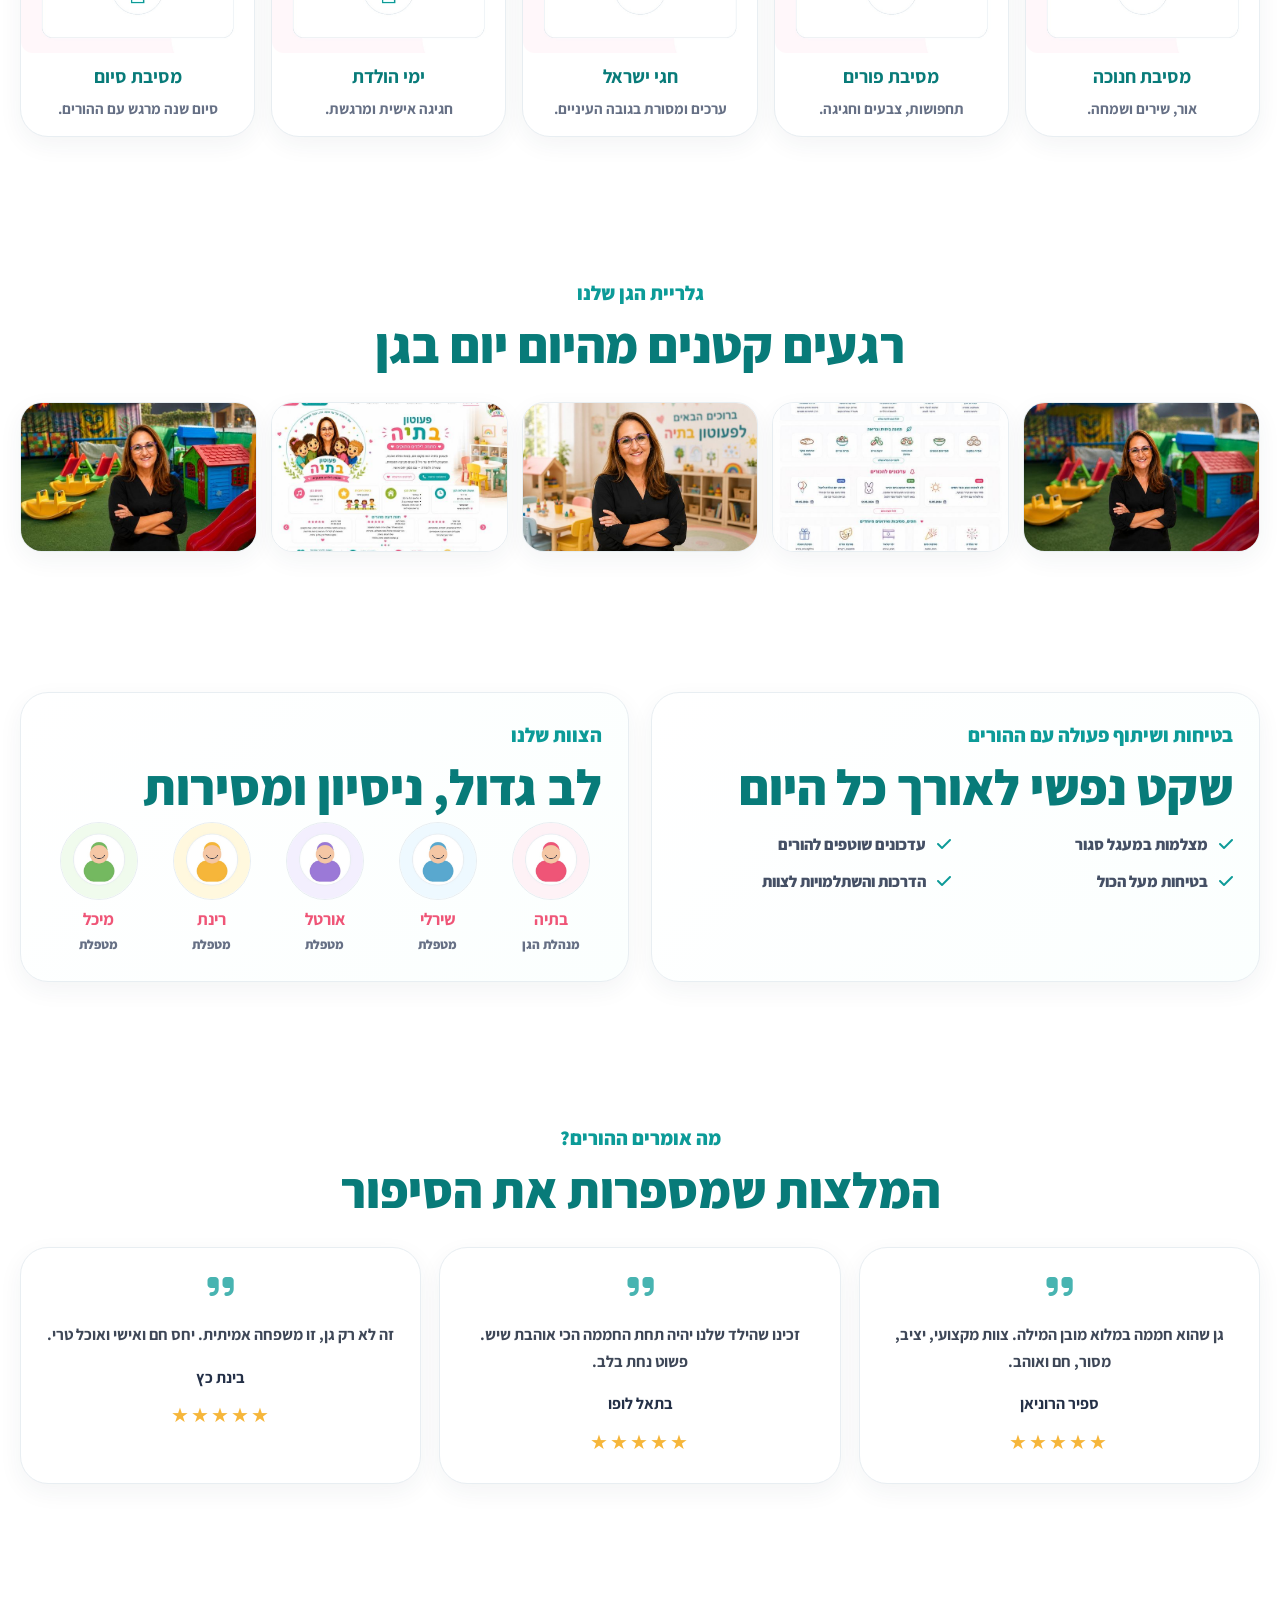
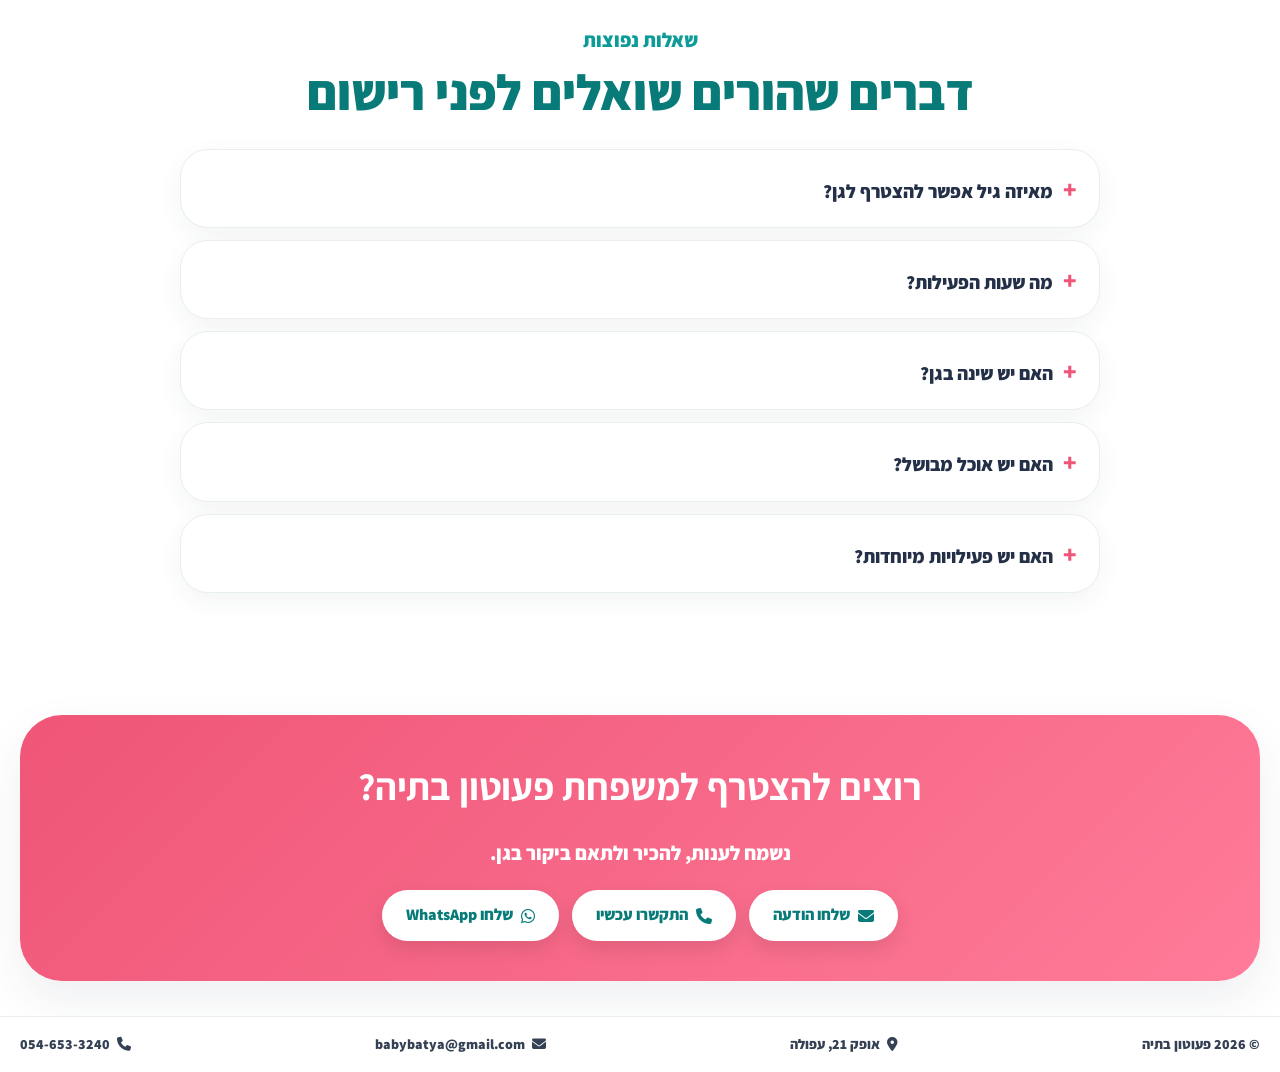
==== commit 6a09113d: "Update index.html" ====
--- a/batya/index.html
+++ b/batya/index.html
@@ -186,7 +186,7 @@
     <section id="nutrition" class="section nutrition">
       <div class="container nutrition-panel">
         <div class="nutrition-photo reveal">
-          <img src="images/fruits.jpg" alt="תזונה בריאה">
+          <img src="images/healthy.jpg" alt="תזונה בריאה">
         </div>
         <div class="nutrition-copy reveal">
           <span class="section-tag">תזונה בריאה וביתית</span>
@@ -351,4 +351,4 @@
 
   <script src="script.js"></script>
 </body>
-</html>+</html>
--- a/batya/style.css
+++ b/batya/style.css
@@ -0,0 +1,151 @@
+/* פעוטון בתיה - אתר פרימיום, עשיר, לבן, צבעוני ומודרני */
+:root{
+  --pink:#ef5577;
+  --pink2:#ff7b99;
+  --pink-soft:#fff3f6;
+  --teal:#0c9b98;
+  --teal2:#22bbb5;
+  --teal-dark:#087b79;
+  --mint:#f1fbf8;
+  --blue:#58a8cf;
+  --blue-soft:#ecf8ff;
+  --green:#74b95f;
+  --green-soft:#f0faed;
+  --yellow:#f6b63a;
+  --yellow-soft:#fff8df;
+  --purple:#9b79d6;
+  --purple-soft:#f3efff;
+  --orange:#f49a3d;
+  --orange-soft:#fff2e6;
+  --red:#e45656;
+  --text:#243047;
+  --muted:#667085;
+  --line:#e8eef2;
+  --shadow:0 18px 46px rgba(36,48,71,.08);
+  --soft-shadow:0 8px 24px rgba(36,48,71,.055);
+}
+
+*{box-sizing:border-box}
+html{scroll-behavior:smooth}
+body{
+  margin:0;
+  font-family:'Assistant','Heebo',Arial,sans-serif;
+  color:var(--text);
+  background:#fff;
+  line-height:1.65;
+  overflow-x:hidden;
+}
+body.menu-open{overflow:hidden}
+a{text-decoration:none;color:inherit}
+img{display:block;max-width:100%}
+.container{width:min(1240px,calc(100% - 34px));margin:auto}
+
+/* top */
+.topbar{background:#fff;border-bottom:1px solid var(--line);font-weight:900}
+.topbar-grid{min-height:42px;display:grid;grid-template-columns:repeat(4,auto);justify-content:space-between;align-items:center;gap:18px;color:#445066;font-size:15px}
+.topbar a,.topbar span{display:flex;align-items:center;gap:8px}
+.topbar i{color:var(--pink)}.topbar .fa-whatsapp{color:#25d366}
+
+/* header */
+.header{position:sticky;top:0;z-index:60;background:rgba(255,255,255,.94);backdrop-filter:blur(18px);border-bottom:1px solid var(--line)}
+.header-grid{height:90px;display:grid;grid-template-columns:auto 1fr auto;align-items:center;gap:24px}
+.brand{display:flex;align-items:center;gap:12px}
+.brand img{width:78px;height:78px;border-radius:50%;object-fit:contain;background:#fff;box-shadow:0 12px 28px rgba(36,48,71,.12)}
+.brand strong{display:block;font-size:25px;font-weight:900;color:var(--teal-dark);line-height:1}
+.brand small{display:block;color:var(--pink);font-weight:900}
+.nav{display:flex;justify-content:center;gap:18px;font-weight:900}
+.nav a{position:relative;padding:9px 0;color:#293347}
+.nav a:after{content:"";position:absolute;right:0;bottom:0;width:0;height:3px;border-radius:99px;background:var(--pink);transition:.22s}
+.nav a:hover:after,.nav a.active:after{width:100%}
+.menu-btn{display:none;width:52px;height:52px;border-radius:18px;border:1px solid var(--line);background:#fff;font-size:22px}
+.btn{display:inline-flex;align-items:center;justify-content:center;gap:8px;border:0;border-radius:999px;padding:12px 24px;font-weight:900;white-space:nowrap;cursor:pointer}
+.btn-pink{background:linear-gradient(135deg,var(--pink),var(--pink2));color:#fff;box-shadow:0 14px 28px rgba(239,85,119,.20)}
+.btn-teal{background:linear-gradient(135deg,var(--teal),var(--teal2));color:#fff;box-shadow:0 14px 28px rgba(12,155,152,.18)}
+.btn-light{background:#fff;color:var(--teal-dark);box-shadow:0 8px 20px rgba(0,0,0,.10)}
+.mobile-menu{position:fixed;top:0;bottom:0;left:0;z-index:100;width:min(85vw,365px);background:#fff;box-shadow:30px 0 80px rgba(0,0,0,.18);padding:20px;display:flex;flex-direction:column;gap:10px;transform:translateX(-110%);transition:.28s}
+.mobile-menu.open{transform:translateX(0)}
+.mobile-menu a{padding:13px 14px;border-radius:16px;background:#fafafa;font-weight:900}
+.close-menu{align-self:flex-start;width:45px;height:45px;border:0;border-radius:50%;background:var(--pink-soft);color:var(--pink);font-size:22px}
+.overlay{display:none;position:fixed;inset:0;background:rgba(0,0,0,.42);z-index:90}.overlay.show{display:block}
+
+/* hero */
+.hero{position:relative;overflow:hidden;background:#fff;padding:44px 0 54px}
+.hero:before{content:"";position:absolute;inset:0;background:radial-gradient(circle at 82% 20%,rgba(239,85,119,.08),transparent 25%),radial-gradient(circle at 18% 26%,rgba(12,155,152,.07),transparent 26%),radial-gradient(circle at 50% 94%,rgba(246,182,58,.09),transparent 25%);pointer-events:none}
+.hero-grid{position:relative;z-index:1;display:grid;grid-template-columns:1.05fr .95fr;align-items:center;gap:42px}
+.hero-photo{position:relative;overflow:hidden;border-radius:0 0 65px 0;box-shadow:var(--shadow)}
+.hero-photo img{width:100%;height:445px;object-fit:cover}
+.hero-content{text-align:center}
+.hero-logo{width:118px;height:118px;object-fit:contain;margin:0 auto 8px}
+.eyebrow,.section-tag{color:var(--teal);font-weight:900;font-size:20px}
+.hero h1{font-size:clamp(58px,7vw,96px);line-height:.9;margin:7px 0;color:var(--teal-dark);font-weight:900}
+.hero h1 span{color:var(--pink)}
+.hero h2{margin:0;color:var(--teal);font-size:34px;font-weight:900}
+.ribbon{display:inline-flex;background:var(--pink);color:#fff;border-radius:999px;padding:8px 24px;font-weight:900;margin:8px 0 12px}
+.hero p{max-width:640px;margin:0 auto;color:#465062;font-size:20px;font-weight:700}
+.actions{display:flex;gap:13px;justify-content:center;flex-wrap:wrap;margin-top:20px}
+.doodle{position:absolute;z-index:1;opacity:.6;font-weight:900;pointer-events:none}
+.sun{left:16%;top:88px;color:var(--yellow);font-size:44px}.cloud{right:10%;top:92px;color:#8ed1ea;font-size:40px}.heart{right:49%;top:82px;color:var(--pink);font-size:34px}.star{left:5%;top:290px;color:var(--pink);font-size:45px}.plane{right:5%;top:225px;color:var(--teal);font-size:34px}
+.hero-clouds{position:absolute;z-index:2;bottom:-15px;left:0;right:0;height:70px;background:radial-gradient(circle at 8% 70%,#fff 0 50px,transparent 51px),radial-gradient(circle at 20% 45%,#fff 0 46px,transparent 47px),radial-gradient(circle at 36% 75%,#fff 0 56px,transparent 57px),radial-gradient(circle at 56% 55%,#fff 0 45px,transparent 46px),radial-gradient(circle at 78% 70%,#fff 0 55px,transparent 56px),radial-gradient(circle at 92% 52%,#fff 0 48px,transparent 49px)}
+
+/* cards */
+.feature-section{background:#fff;padding:30px 0 50px}
+.feature-grid{display:grid;grid-template-columns:repeat(6,1fr);gap:16px}
+.feature-grid article,.values-grid article,.media-grid article,.details-box,.about-copy,.safety-card,.team-card,.reviews-grid article,.faq-list details{background:#fff;border:1px solid var(--line);border-radius:28px;box-shadow:var(--soft-shadow)}
+.feature-grid article{padding:20px;text-align:center}
+.icon,.line-icon{width:76px;height:76px;border-radius:24px;display:inline-grid;place-items:center;font-size:34px;margin-bottom:8px}
+.icon.pink,.line-icon.pink{background:var(--pink-soft);color:var(--pink)}.icon.blue,.line-icon.blue{background:var(--blue-soft);color:var(--blue)}.icon.red,.line-icon.red{background:#fff0f0;color:var(--red)}.icon.purple,.line-icon.purple{background:var(--purple-soft);color:var(--purple)}.icon.green,.line-icon.green{background:var(--green-soft);color:var(--green)}.icon.yellow,.line-icon.yellow{background:var(--yellow-soft);color:var(--yellow)}.line-icon.teal{background:#e5fbfa;color:var(--teal)}
+.feature-grid h3,.values-grid h3,.media-grid h3{margin:8px 0 4px;color:var(--teal-dark);font-size:20px}.feature-grid p,.values-grid p,.media-grid p{margin:0;color:var(--muted);font-weight:700;font-size:15px}
+
+/* sections */
+.section{padding:70px 0;background:#fff}
+.section-head{text-align:center;margin-bottom:30px}.section-head h2,.about-copy h2,.nutrition-copy h2,.safety-card h2,.team-card h2{font-size:clamp(32px,4vw,50px);line-height:1.08;color:var(--teal-dark);font-weight:900;margin:8px 0}.section-head p,.about-copy p,.nutrition-copy p{font-size:19px;color:var(--muted);font-weight:700}
+
+/* about */
+.about-grid{display:grid;grid-template-columns:.78fr 1fr 1fr;gap:22px;align-items:stretch}
+.details-box{padding:28px}.details-box h3{margin:0 0 14px;font-size:30px;color:var(--teal-dark)}.details-box ul{list-style:none;padding:0;margin:0;display:grid;gap:12px}.details-box li{display:flex;gap:10px;align-items:flex-start;font-weight:800;color:#475467}.details-box i{color:var(--pink);margin-top:6px}
+.about-copy{padding:30px;text-align:right;background:linear-gradient(135deg,#fff,#f7fffd)}
+.about-image{border-radius:28px;overflow:hidden;box-shadow:var(--soft-shadow);border:1px solid var(--line)}.about-image img{width:100%;height:100%;object-fit:cover}
+
+/* values */
+.values{padding-top:48px}.values-grid{display:grid;grid-template-columns:repeat(6,1fr);gap:14px}.values-grid article{padding:20px;text-align:center}
+
+/* timeline */
+.schedule-section{padding-top:48px}.timeline{display:grid;grid-template-columns:repeat(8,1fr);background:#fff;border:1px solid var(--line);border-radius:36px;box-shadow:var(--soft-shadow);padding:24px 18px}
+.timeline div{text-align:center;position:relative}.timeline div:not(:last-child):after{content:"";position:absolute;top:35px;left:-50%;width:100%;height:2px;background:linear-gradient(90deg,rgba(239,85,119,.25),rgba(12,155,152,.25));z-index:0}
+.timeline span{position:relative;z-index:1;width:64px;height:64px;border-radius:50%;display:grid;place-items:center;margin:0 auto 10px;background:#fff;border:2px solid rgba(12,155,152,.22);color:var(--teal);font-size:25px}
+.timeline div:nth-child(2n) span{color:var(--yellow);border-color:rgba(246,182,58,.35)}.timeline div:nth-child(3n) span{color:var(--pink);border-color:rgba(239,85,119,.35)}.timeline div:nth-child(4n) span{color:var(--purple);border-color:rgba(155,121,214,.35)}
+.timeline b{display:block;color:var(--teal-dark);font-weight:900}.timeline small{color:var(--muted);font-weight:800;font-size:14px}
+
+/* nutrition */
+.nutrition-panel{display:grid;grid-template-columns:.8fr 1.2fr;gap:22px;align-items:center;background:linear-gradient(135deg,#f7fffc,#fff);border:1px solid var(--line);border-radius:36px;padding:26px;box-shadow:var(--soft-shadow)}
+.nutrition-photo{border-radius:26px;overflow:hidden}.nutrition-photo img{height:220px;width:100%;object-fit:cover}.nutrition-copy{text-align:right}.food-row{grid-column:1/-1;display:grid;grid-template-columns:repeat(5,1fr);gap:16px}.food-row article{text-align:center}.food-row img{width:105px;height:105px;border-radius:50%;object-fit:cover;margin:0 auto 8px;border:1px solid var(--line)}.food-row h3{margin:0;color:var(--teal-dark);font-size:18px}
+
+/* updates */
+.updates-section{padding-top:50px}.updates-list{max-width:1080px;margin:auto;display:grid;gap:14px;background:linear-gradient(180deg,#fff,#fff7f8);border:1px solid #f3dfe5;border-radius:34px;padding:22px}
+.update-card{display:grid;grid-template-columns:74px 1fr 130px;align-items:center;gap:16px;background:#fff;border:1px solid #eddde3;border-radius:20px;padding:15px 18px}
+.update-icon{width:58px;height:58px;border-radius:18px;display:grid;place-items:center;background:var(--blue-soft);color:var(--blue);font-size:25px}.update-tag{display:inline-flex;border-radius:999px;background:var(--pink);color:#fff;padding:3px 12px;font-weight:900;font-size:13px}.update-card h3{margin:6px 0 2px;font-size:21px}.update-card p{margin:0;color:var(--muted);font-weight:700}.update-card time{font-weight:900;color:var(--teal-dark);text-align:left}.center{text-align:center}.outline-btn{display:inline-flex;margin-top:18px;border:2px solid rgba(239,85,119,.28);color:var(--pink);border-radius:999px;padding:8px 28px;font-weight:900;background:#fff}
+
+/* media */
+.media-grid{display:grid;grid-template-columns:repeat(6,1fr);gap:16px}.media-grid.five{grid-template-columns:repeat(5,1fr)}.media-grid article{overflow:hidden;text-align:center}.media-grid img{width:100%;height:130px;object-fit:cover;border-radius:22px 22px 12px 12px}.media-grid h3{font-size:19px}.media-grid p{padding:0 10px 15px}
+
+/* gallery */
+.gallery-grid{display:grid;grid-template-columns:repeat(5,1fr);gap:14px}.gallery-grid img{height:150px;width:100%;object-fit:cover;border-radius:22px;box-shadow:var(--soft-shadow);border:1px solid var(--line)}
+
+/* safety team */
+.safety-team-grid{display:grid;grid-template-columns:1fr 1fr;gap:22px}.safety-card,.team-card{padding:26px;background:linear-gradient(135deg,#fff,#fbfffe)}.check-list{display:grid;grid-template-columns:1fr 1fr;gap:10px;margin-top:18px}.check-list p{margin:0;font-weight:800;color:#455065}.check-list i{color:var(--teal);margin-left:8px}.team-grid{display:grid;grid-template-columns:repeat(5,1fr);gap:10px}.team-grid article{text-align:center}.team-grid img{width:78px;height:78px;border-radius:50%;object-fit:cover;margin:0 auto 5px;border:1px solid var(--line)}.team-grid h3{margin:0;color:var(--pink);font-size:17px}.team-grid p{margin:0;color:var(--muted);font-weight:800;font-size:13px}
+
+/* reviews faq contact */
+.reviews-grid{display:grid;grid-template-columns:repeat(3,1fr);gap:18px}.reviews-grid article{padding:24px;text-align:center}.reviews-grid i{font-size:30px;color:var(--teal);opacity:.75}.reviews-grid p{font-weight:700;color:#3e4757}.reviews-grid span{display:block;color:var(--yellow);letter-spacing:2px;font-size:20px;margin-top:8px}
+.faq-list{max-width:920px;margin:auto;display:grid;gap:12px}.faq-list details{text-align:right;padding:0;overflow:hidden}summary{list-style:none;cursor:pointer;padding:18px 22px;font-weight:900;font-size:19px}summary:before{content:"+";color:var(--pink);font-size:25px;margin-left:10px}details[open] summary:before{content:"−"}details p{padding:0 22px 18px;margin:0;color:var(--muted);font-weight:700}
+.contact{padding:52px 0 35px}.contact-box{background:linear-gradient(135deg,var(--pink),var(--pink2));border-radius:42px;padding:40px;color:#fff;text-align:center;box-shadow:var(--shadow)}.contact-box h2{font-size:38px;margin:0}.contact-box p{font-size:20px;font-weight:800}.center-actions{justify-content:center}.floating-wa{position:fixed;left:18px;bottom:18px;width:62px;height:62px;border-radius:50%;background:#25d366;color:#fff;display:grid;place-items:center;font-size:34px;z-index:70;box-shadow:0 16px 32px rgba(0,0,0,.22)}
+.footer{border-top:1px solid var(--line);background:#fff;color:#344054;padding:16px 0;font-weight:800}.footer-grid{display:flex;justify-content:space-between;gap:14px;align-items:center;flex-wrap:wrap;font-size:14px}.footer-grid span{display:flex;gap:7px;align-items:center}
+
+.reveal{opacity:0;transform:translateY(18px);transition:.55s}.reveal.visible{opacity:1;transform:none}
+
+@media(max-width:1100px){
+  .nav,.header-btn{display:none}.menu-btn{display:grid;place-items:center}.header-grid{grid-template-columns:auto auto}
+  .hero-grid,.about-grid,.nutrition-panel,.safety-team-grid{grid-template-columns:1fr}.feature-grid,.values-grid,.media-grid{grid-template-columns:repeat(3,1fr)}.media-grid.five,.food-row,.gallery-grid{grid-template-columns:repeat(2,1fr)}.timeline{grid-template-columns:repeat(4,1fr)}.timeline div:not(:last-child):after{display:none}.about-image img{height:320px}.nutrition-copy{text-align:center}
+}
+@media(max-width:680px){
+  .container{width:min(100% - 24px,1240px)}.topbar-grid{grid-template-columns:1fr 1fr;text-align:center}.header-grid{height:74px}.brand img{width:58px;height:58px}.brand strong{font-size:20px}.brand small{font-size:12px}.hero-photo img{height:300px}.hero h1{font-size:52px}.hero h2{font-size:28px}.hero-logo{width:90px;height:90px}.feature-grid,.values-grid,.media-grid,.media-grid.five,.food-row,.gallery-grid,.reviews-grid,.team-grid,.check-list{grid-template-columns:1fr}.timeline{grid-template-columns:1fr 1fr}.update-card{grid-template-columns:1fr;text-align:center}.update-icon{margin:auto}.update-card time{text-align:center}.footer-grid{justify-content:center;text-align:center}.contact-box h2{font-size:29px}
+}
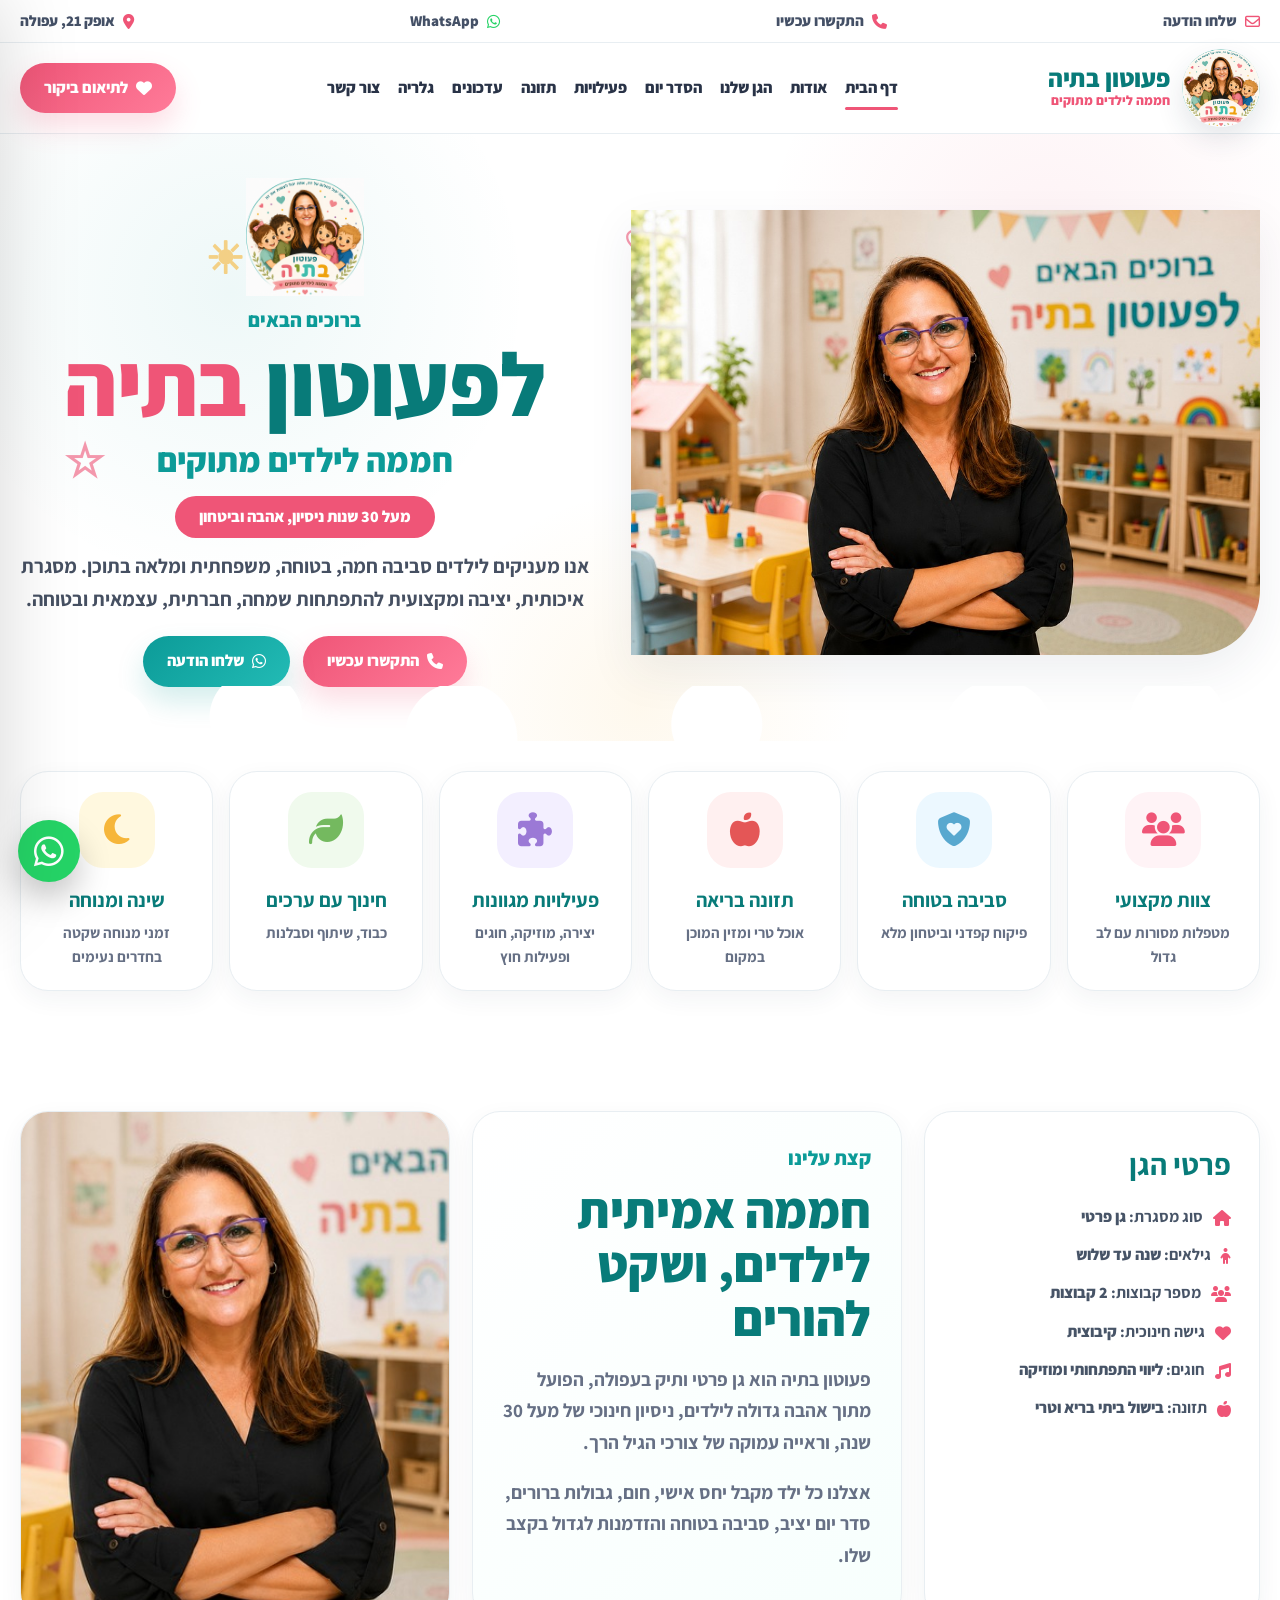
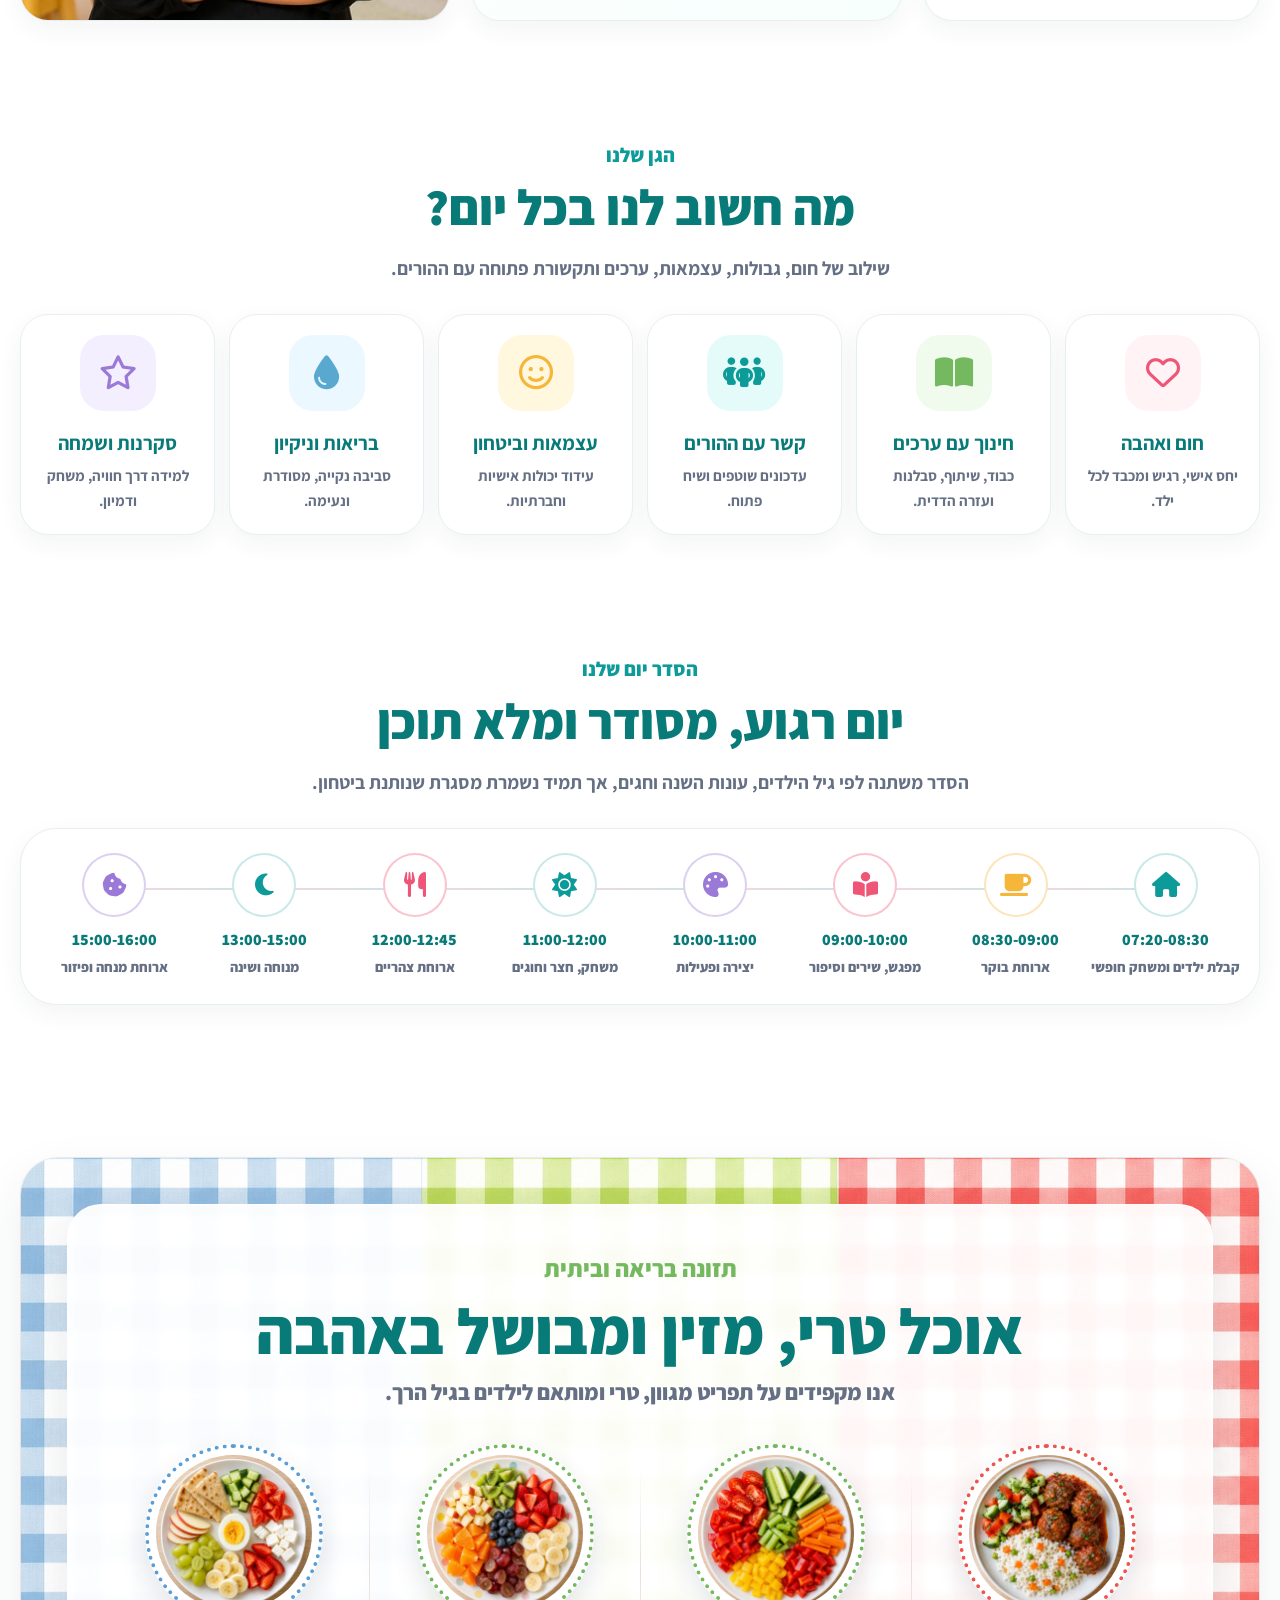
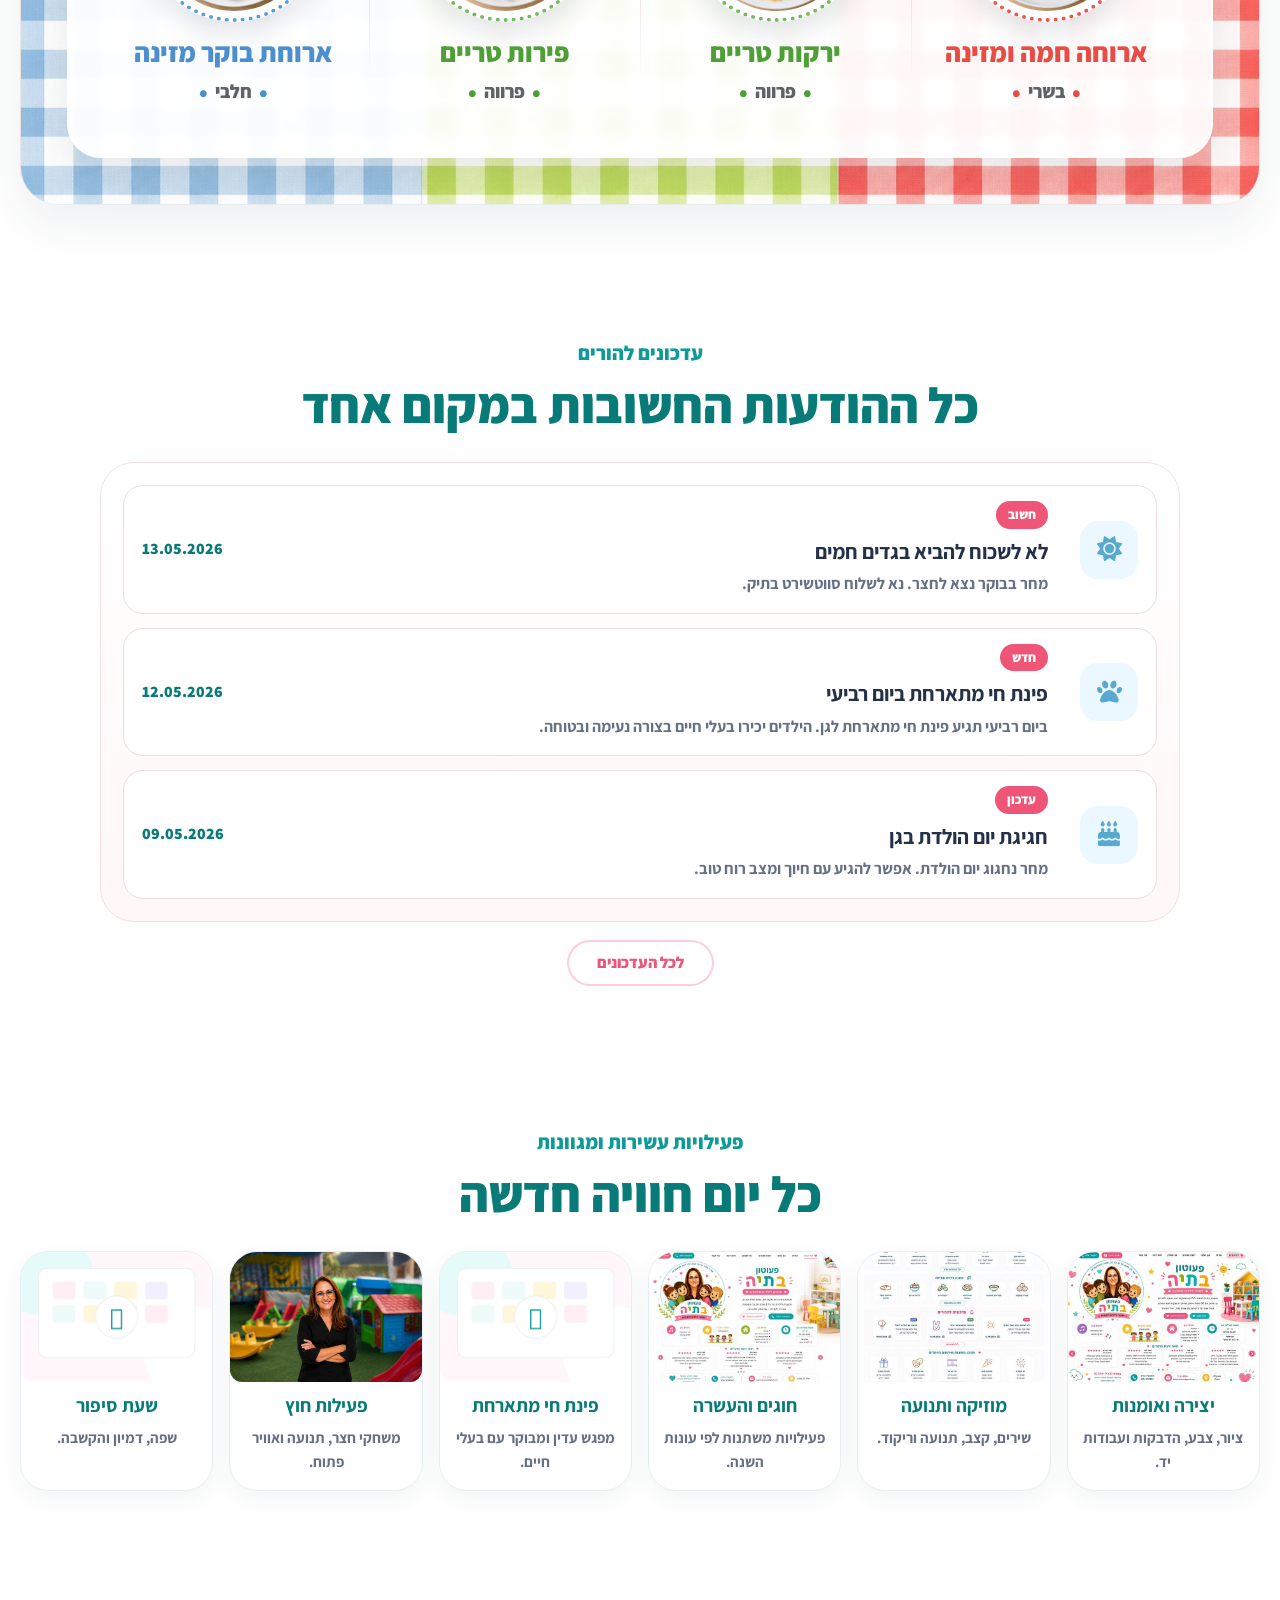
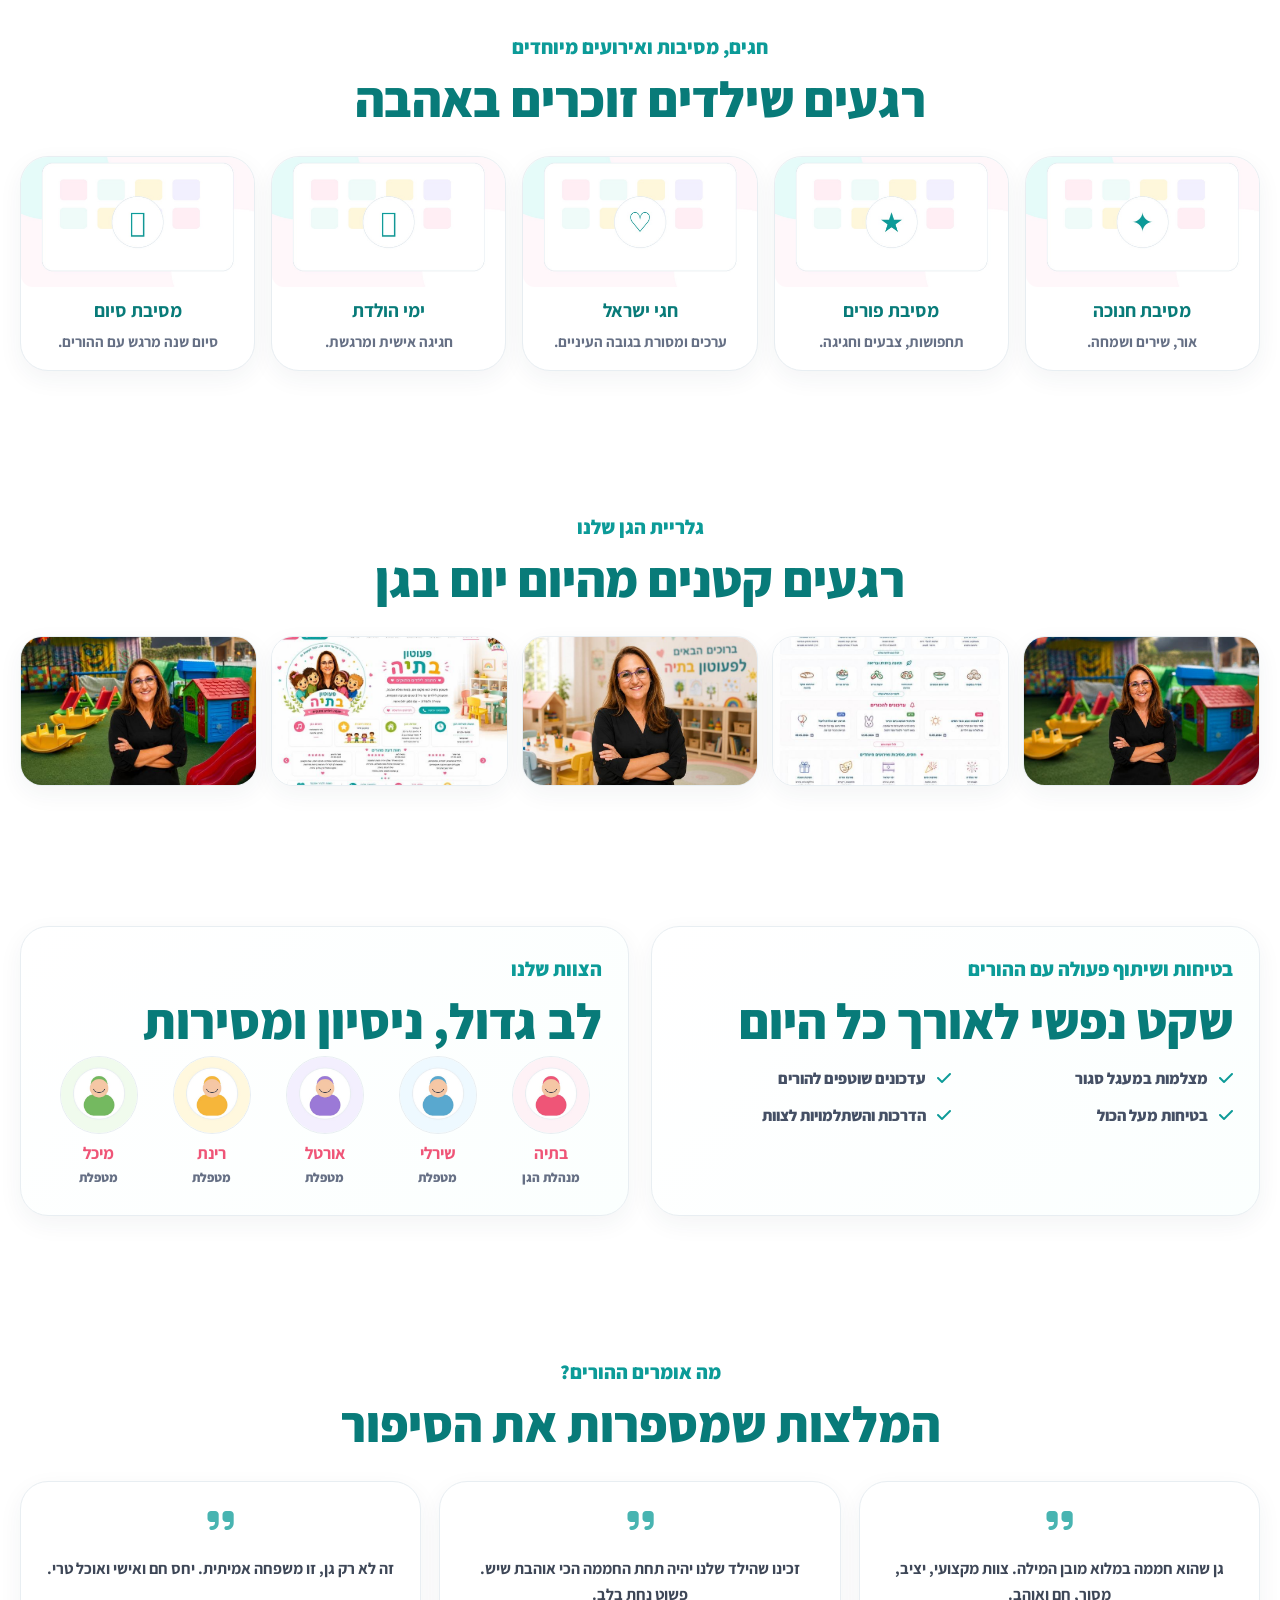
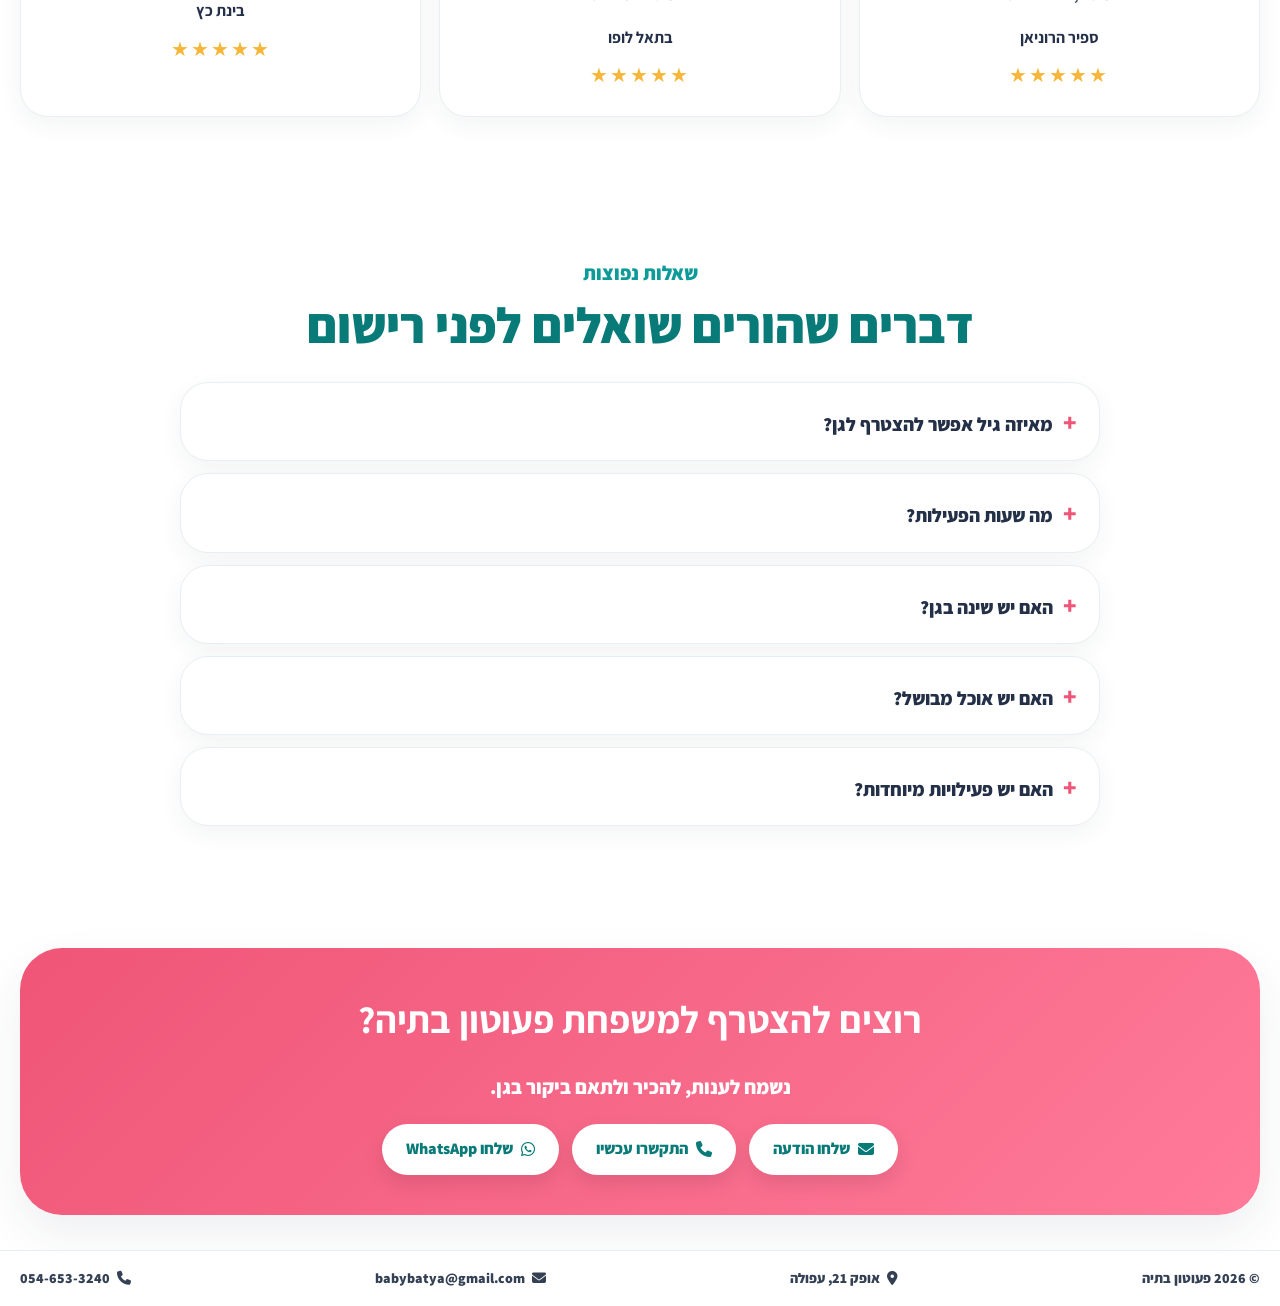
==== commit 7e1eb70b: "Add files via upload" ====
--- a/batya/index.html
+++ b/batya/index.html
@@ -183,22 +183,48 @@
       </div>
     </section>
 
-    <section id="nutrition" class="section nutrition">
-      <div class="container nutrition-panel">
-        <div class="nutrition-photo reveal">
-          <img src="images/healthy.jpg" alt="תזונה בריאה">
-        </div>
-        <div class="nutrition-copy reveal">
-          <span class="section-tag">תזונה בריאה וביתית</span>
-          <h2>אוכל טרי, מזין ומבושל באהבה</h2>
-          <p>אנו מקפידים על תפריט מגוון, טרי ומותאם לילדים בגיל הרך.</p>
-        </div>
-        <div class="food-row reveal">
-          <article><img src="images/breakfast.jpg" alt=""><h3>ארוחת בוקר מזינה</h3></article>
-          <article><img src="images/fruits.jpg" alt=""><h3>פירות טריים</h3></article>
-          <article><img src="images/vegetables.jpg" alt=""><h3>ירקות טריים</h3></article>
-          <article><img src="images/hot-meal.jpg" alt=""><h3>ארוחה חמה ומזינה</h3></article>
-          <article><img src="images/snack.jpg" alt=""><h3>ארוחת מנחה קלה</h3></article>
+    <section id="nutrition" class="section nutrition nutrition-new">
+      <div class="container nutrition-wrap">
+        <div class="nutrition-card reveal">
+          <div class="nutrition-head">
+            <span class="section-tag">תזונה בריאה וביתית</span>
+            <h2>אוכל טרי, מזין ומבושל באהבה</h2>
+            <p>אנו מקפידים על תפריט מגוון, טרי ומותאם לילדים בגיל הרך.</p>
+          </div>
+
+          <div class="nutrition-categories">
+            <article class="nutrition-item meat">
+              <div class="nutrition-photo-circle">
+                <img src="images/healthy.jpg" alt="ארוחה חמה ומזינה">
+              </div>
+              <h3>ארוחה חמה ומזינה</h3>
+              <span>בשרי</span>
+            </article>
+
+            <article class="nutrition-item parve">
+              <div class="nutrition-photo-circle">
+                <img src="images/vegetables.jpg" alt="ירקות טריים">
+              </div>
+              <h3>ירקות טריים</h3>
+              <span>פרווה</span>
+            </article>
+
+            <article class="nutrition-item parve">
+              <div class="nutrition-photo-circle">
+                <img src="images/fruits.jpg" alt="פירות טריים">
+              </div>
+              <h3>פירות טריים</h3>
+              <span>פרווה</span>
+            </article>
+
+            <article class="nutrition-item dairy">
+              <div class="nutrition-photo-circle">
+                <img src="images/breakfast.jpg" alt="ארוחת בוקר מזינה">
+              </div>
+              <h3>ארוחת בוקר מזינה</h3>
+              <span>חלבי</span>
+            </article>
+          </div>
         </div>
       </div>
     </section>
@@ -351,4 +377,4 @@
 
   <script src="script.js"></script>
 </body>
-</html>
+</html>
--- a/batya/style.css
+++ b/batya/style.css
@@ -148,4 +148,151 @@
 }
 @media(max-width:680px){
   .container{width:min(100% - 24px,1240px)}.topbar-grid{grid-template-columns:1fr 1fr;text-align:center}.header-grid{height:74px}.brand img{width:58px;height:58px}.brand strong{font-size:20px}.brand small{font-size:12px}.hero-photo img{height:300px}.hero h1{font-size:52px}.hero h2{font-size:28px}.hero-logo{width:90px;height:90px}.feature-grid,.values-grid,.media-grid,.media-grid.five,.food-row,.gallery-grid,.reviews-grid,.team-grid,.check-list{grid-template-columns:1fr}.timeline{grid-template-columns:1fr 1fr}.update-card{grid-template-columns:1fr;text-align:center}.update-icon{margin:auto}.update-card time{text-align:center}.footer-grid{justify-content:center;text-align:center}.contact-box h2{font-size:29px}
-}+}
+
+/* ===== Nutrition section replacement: tablecloth background + white card + 4 real images ===== */
+.nutrition-new{
+  padding: 82px 0;
+  background: #fff;
+}
+
+.nutrition-wrap{
+  background-image: url("images/tablecloth-bg.jpg");
+  background-size: cover;
+  background-position: center;
+  border-radius: 38px;
+  padding: 46px;
+  box-shadow: 0 18px 48px rgba(36,48,71,.08);
+  border: 1px solid rgba(232,238,242,.9);
+}
+
+.nutrition-card{
+  background: rgba(255,255,255,.94);
+  border-radius: 34px;
+  padding: 44px 42px 38px;
+  box-shadow: 0 16px 40px rgba(36,48,71,.10);
+  border: 1px solid rgba(255,255,255,.8);
+  text-align: center;
+  backdrop-filter: blur(2px);
+}
+
+.nutrition-head{
+  max-width: 900px;
+  margin: 0 auto 34px;
+}
+
+.nutrition-head .section-tag{
+  color: var(--green);
+  font-size: 24px;
+  font-weight: 900;
+}
+
+.nutrition-head h2{
+  color: var(--teal-dark);
+  font-size: clamp(40px, 5vw, 66px);
+  line-height: 1.05;
+  margin: 8px 0 10px;
+  font-weight: 900;
+}
+
+.nutrition-head p{
+  margin: 0;
+  color: #667085;
+  font-size: 22px;
+  font-weight: 800;
+}
+
+.nutrition-categories{
+  display: grid;
+  grid-template-columns: repeat(4, 1fr);
+  gap: 24px;
+  align-items: start;
+}
+
+.nutrition-item{
+  position: relative;
+  text-align: center;
+  padding: 0 14px 8px;
+}
+
+.nutrition-item:not(:last-child)::after{
+  content: "";
+  position: absolute;
+  top: 24px;
+  left: -12px;
+  width: 1px;
+  height: 210px;
+  background: linear-gradient(to bottom, transparent, #eaded8, transparent);
+}
+
+.nutrition-photo-circle{
+  width: 178px;
+  height: 178px;
+  margin: 0 auto 16px;
+  border-radius: 50%;
+  padding: 7px;
+  background: #fff;
+  box-shadow: 0 12px 26px rgba(36,48,71,.12);
+  border: 4px dotted var(--green);
+}
+
+.nutrition-photo-circle img{
+  width: 100%;
+  height: 100%;
+  border-radius: 50%;
+  object-fit: cover;
+  display: block;
+}
+
+.nutrition-item h3{
+  margin: 0 0 4px;
+  font-size: 27px;
+  line-height: 1.1;
+  font-weight: 900;
+}
+
+.nutrition-item span{
+  display: inline-flex;
+  align-items: center;
+  justify-content: center;
+  gap: 7px;
+  color: #5f6368;
+  font-size: 19px;
+  font-weight: 900;
+}
+
+.nutrition-item span::before,
+.nutrition-item span::after{
+  content: "•";
+  font-size: 24px;
+}
+
+.nutrition-item.meat .nutrition-photo-circle{ border-color: #ef554f; }
+.nutrition-item.meat h3,
+.nutrition-item.meat span::before,
+.nutrition-item.meat span::after{ color: #e94b45; }
+
+.nutrition-item.parve .nutrition-photo-circle{ border-color: #74b95f; }
+.nutrition-item.parve h3,
+.nutrition-item.parve span::before,
+.nutrition-item.parve span::after{ color: #4f9f38; }
+
+.nutrition-item.dairy .nutrition-photo-circle{ border-color: #5b9ed6; }
+.nutrition-item.dairy h3,
+.nutrition-item.dairy span::before,
+.nutrition-item.dairy span::after{ color: #4c8fd0; }
+
+@media(max-width:1100px){
+  .nutrition-wrap{ padding: 26px; }
+  .nutrition-categories{ grid-template-columns: repeat(2, 1fr); }
+  .nutrition-item:not(:last-child)::after{ display: none; }
+}
+
+@media(max-width:680px){
+  .nutrition-wrap{ padding: 18px; border-radius: 28px; }
+  .nutrition-card{ padding: 30px 18px; border-radius: 26px; }
+  .nutrition-categories{ grid-template-columns: 1fr; gap: 28px; }
+  .nutrition-photo-circle{ width: 162px; height: 162px; }
+  .nutrition-head h2{ font-size: 36px; }
+  .nutrition-head p{ font-size: 18px; }
+}
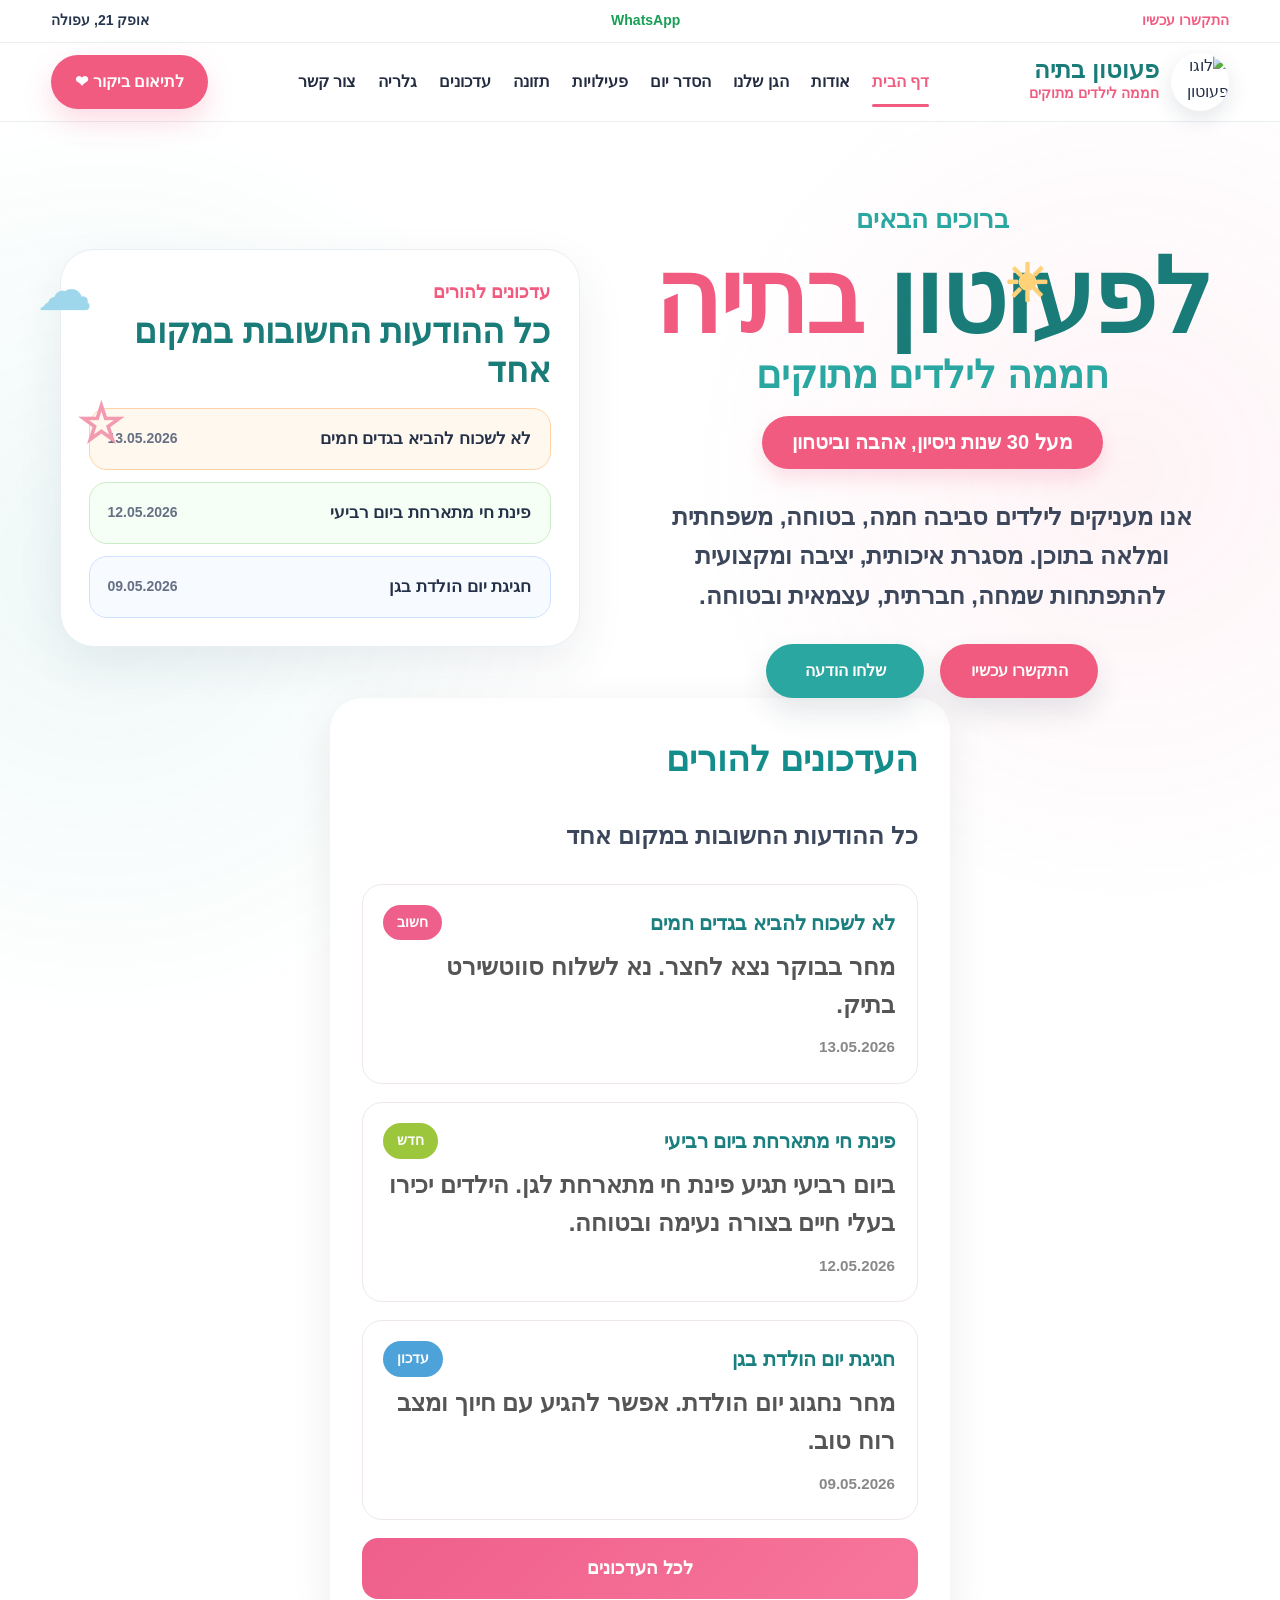
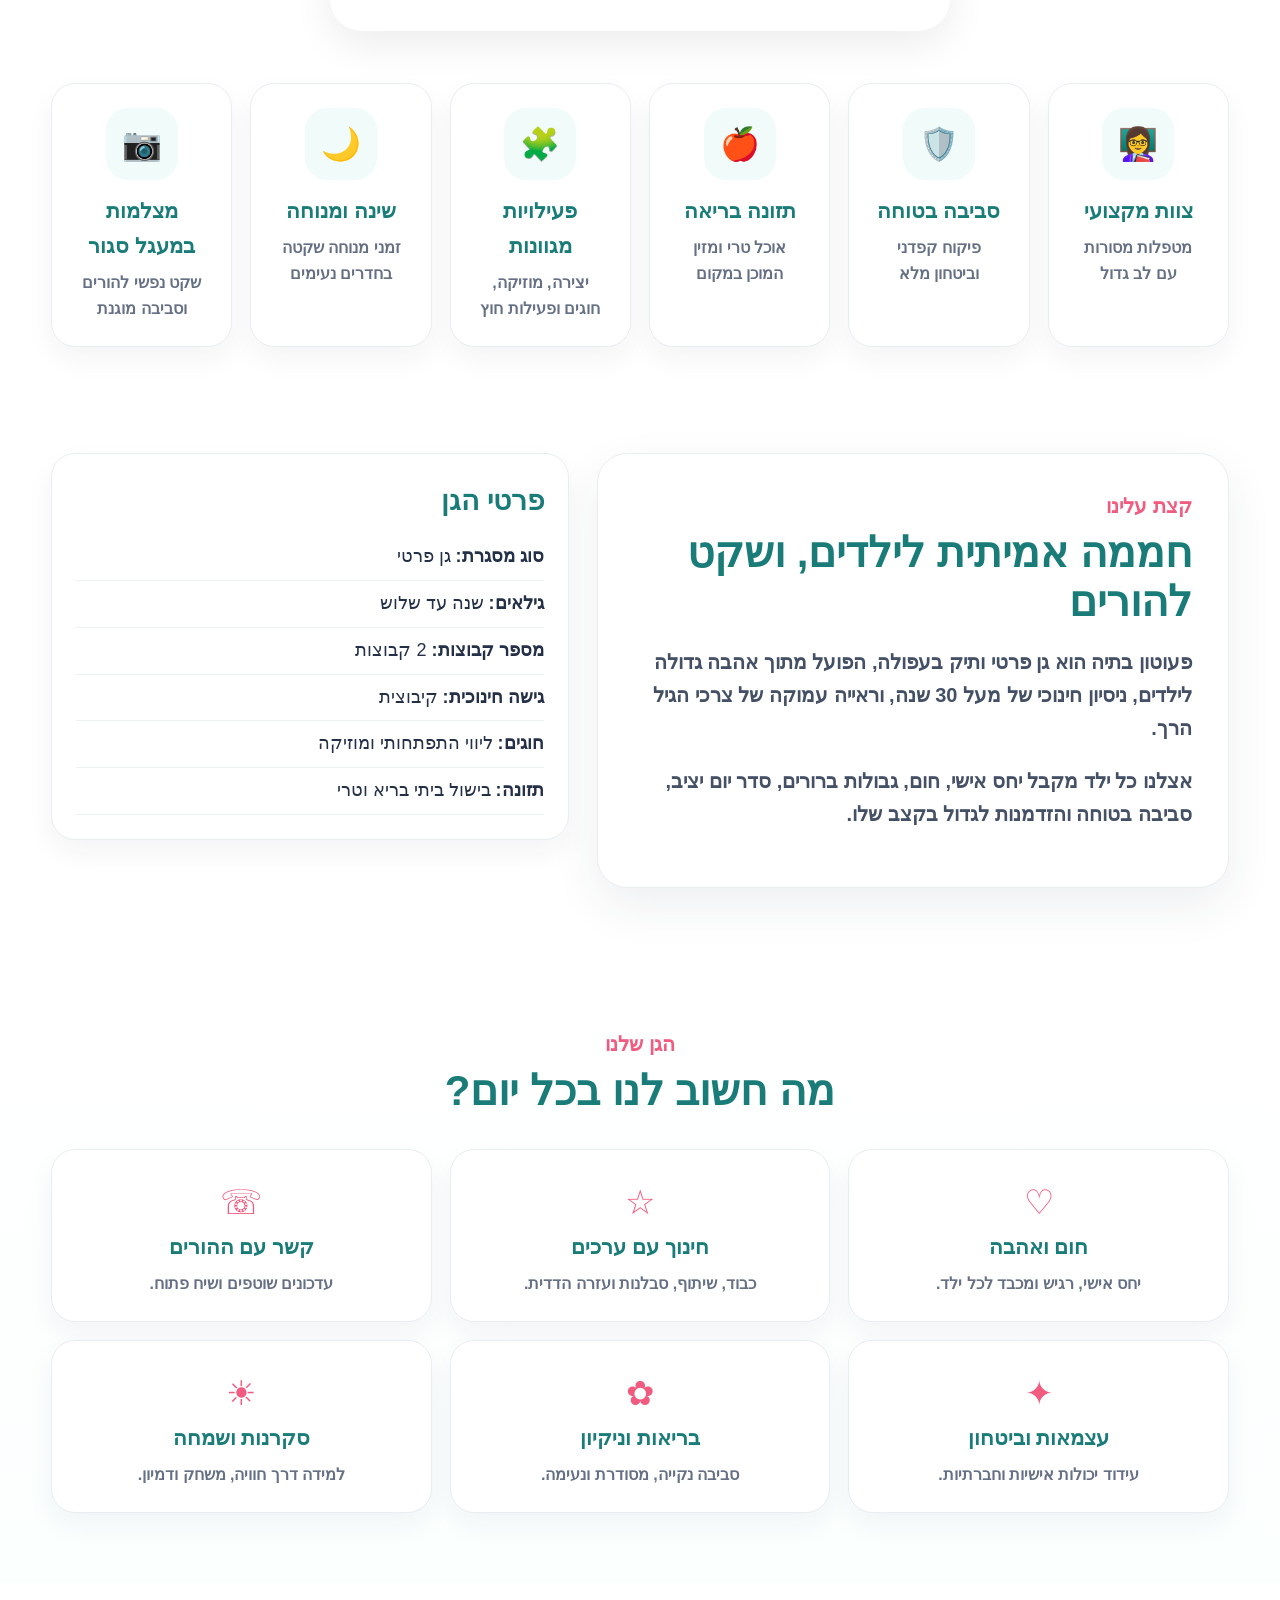
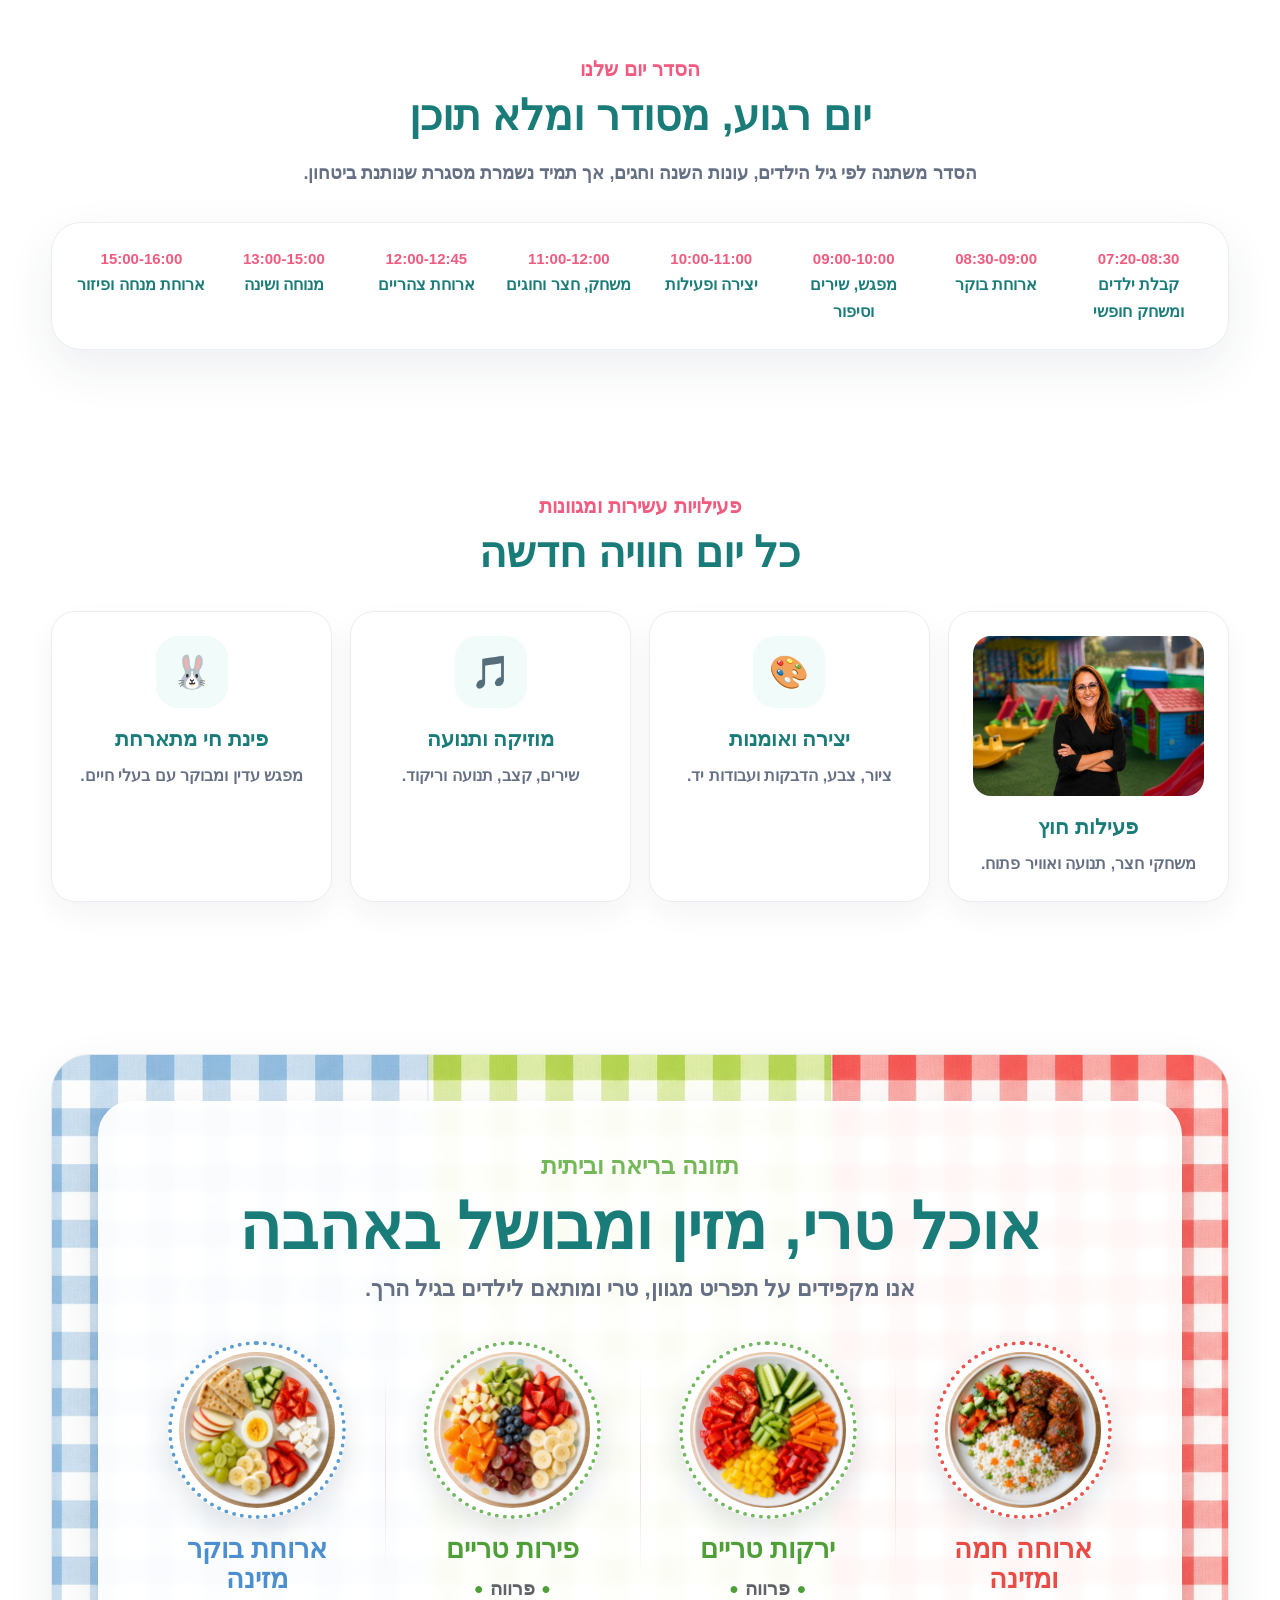
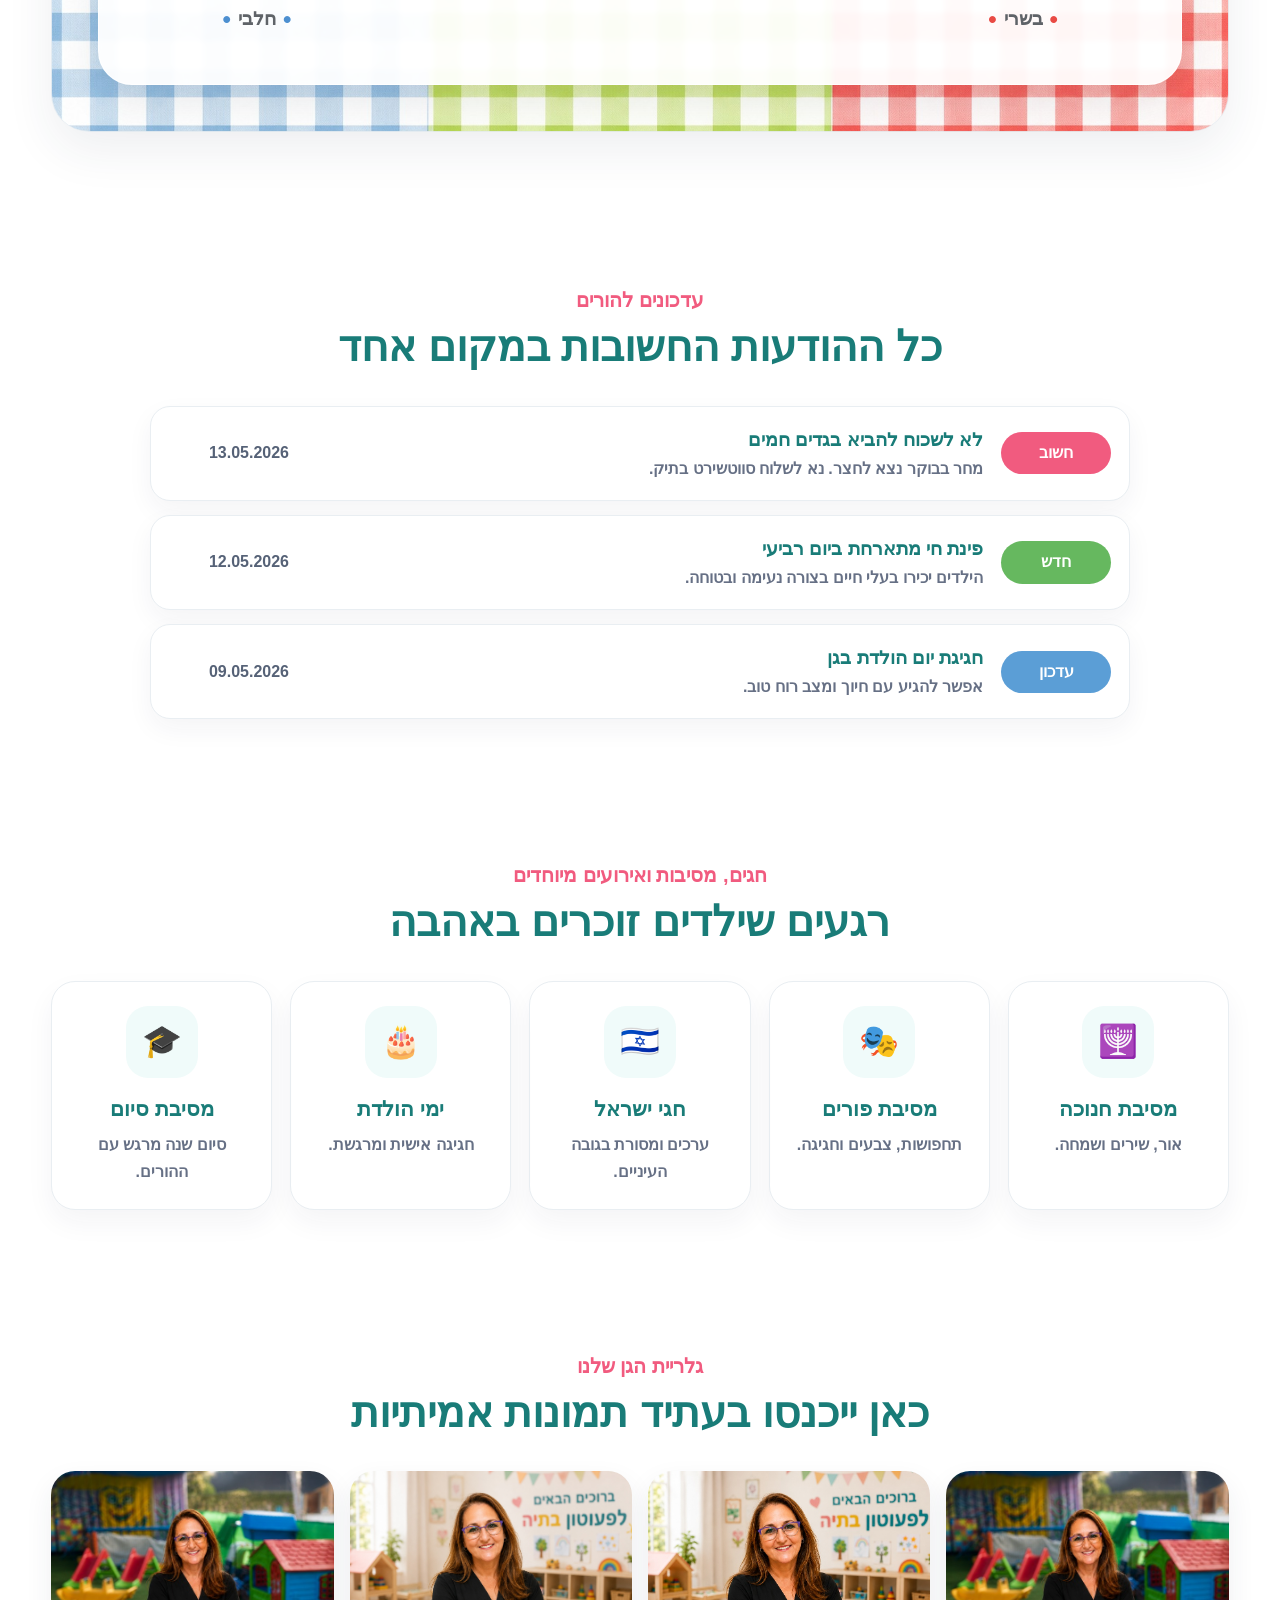
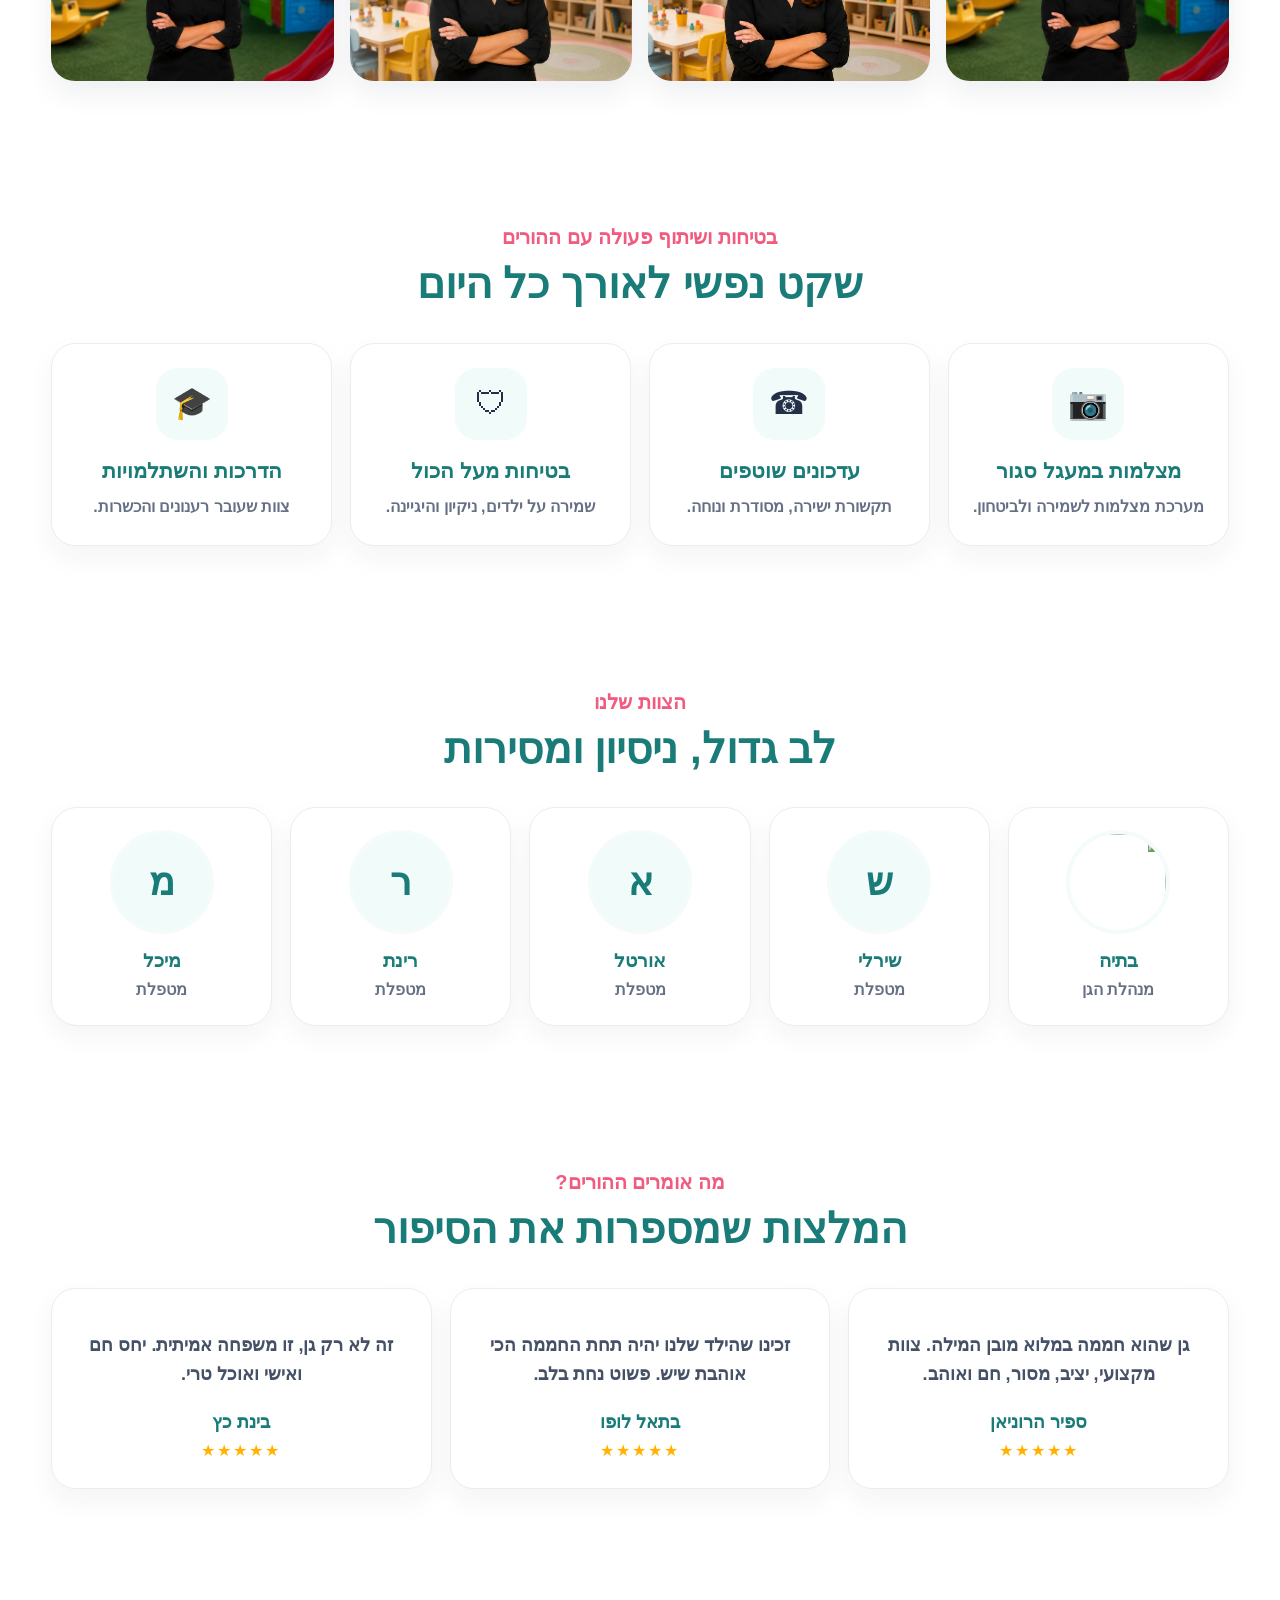
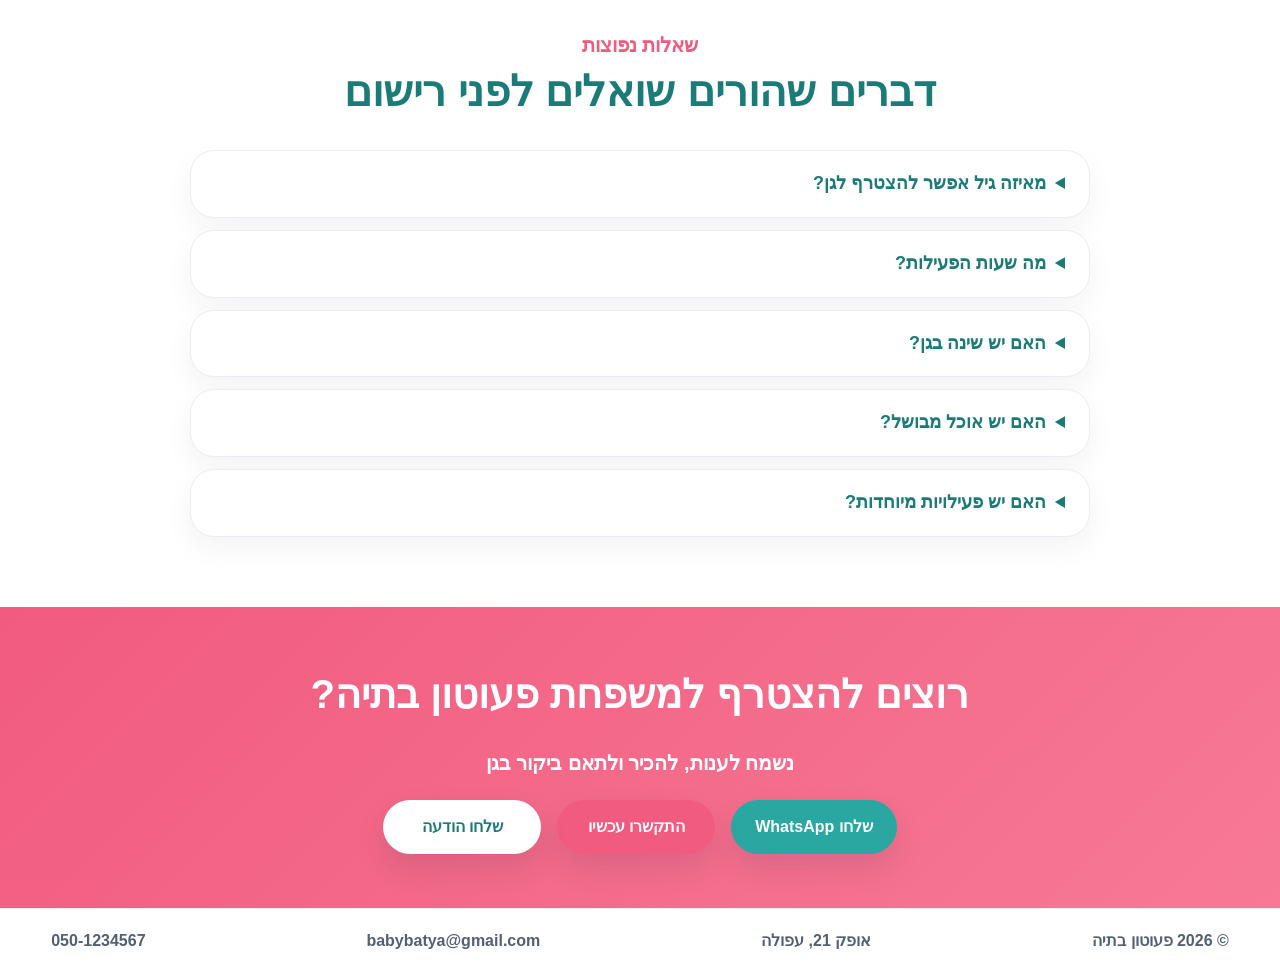
==== commit 6a749791: "Add files via upload" ====
--- a/batya/index.html
+++ b/batya/index.html
@@ -4,35 +4,31 @@
   <meta charset="UTF-8" />
   <meta name="viewport" content="width=device-width, initial-scale=1.0" />
   <title>פעוטון בתיה | חממה לילדים מתוקים</title>
-  <meta name="description" content="פעוטון בתיה בעפולה - גן פרטי ותיק, חם ומשפחתי לגילאי שנה עד שלוש. מעל 30 שנות ניסיון, תזונה ביתית, פעילויות עשירות וקשר פתוח עם ההורים." />
-  <link rel="preconnect" href="https://fonts.googleapis.com">
-  <link rel="preconnect" href="https://fonts.gstatic.com" crossorigin>
-  <link href="https://fonts.googleapis.com/css2?family=Assistant:wght@400;600;700;800;900&family=Heebo:wght@400;700;800;900&display=swap" rel="stylesheet">
-  <link rel="stylesheet" href="https://cdnjs.cloudflare.com/ajax/libs/font-awesome/6.5.0/css/all.min.css" />
+  <meta name="description" content="פעוטון בתיה בעפולה. חממה לילדים מתוקים, מעל 30 שנות ניסיון, אהבה וביטחון." />
   <link rel="stylesheet" href="style.css" />
 </head>
 <body>
-  <div class="topbar">
-    <div class="container topbar-grid">
-      <a href="mailto:babybatya@gmail.com"><i class="fa-regular fa-envelope"></i> שלחו הודעה</a>
-      <a href="tel:+972546533240"><i class="fa-solid fa-phone"></i> התקשרו עכשיו</a>
-      <a href="https://wa.me/972546533240" target="_blank"><i class="fa-brands fa-whatsapp"></i> WhatsApp</a>
-      <span><i class="fa-solid fa-location-dot"></i> אופק 21, עפולה</span>
-    </div>
-  </div>
-
-  <header class="header">
-    <div class="container header-grid">
+
+  <header class="topbar">
+    <div class="container topbar-inner">
+      <a href="tel:0501234567">התקשרו עכשיו</a>
+      <a href="https://wa.me/972501234567">WhatsApp</a>
+      <span>אופק 21, עפולה</span>
+    </div>
+  </header>
+
+  <nav class="navbar">
+    <div class="container nav-inner">
       <a class="brand" href="#home">
-        <img src="images/logo-batya.png" alt="לוגו פעוטון בתיה">
+        <img src="images/logo.png" alt="לוגו פעוטון בתיה">
         <div>
           <strong>פעוטון בתיה</strong>
-          <small>חממה לילדים מתוקים</small>
+          <span>חממה לילדים מתוקים</span>
         </div>
       </a>
 
-      <nav class="nav">
-        <a class="active" href="#home">דף הבית</a>
+      <div class="menu">
+        <a href="#home" class="active">דף הבית</a>
         <a href="#about">אודות</a>
         <a href="#values">הגן שלנו</a>
         <a href="#schedule">הסדר יום</a>
@@ -41,151 +37,177 @@
         <a href="#updates">עדכונים</a>
         <a href="#gallery">גלריה</a>
         <a href="#contact">צור קשר</a>
-      </nav>
-
-      <a class="btn btn-pink header-btn" href="#contact"><i class="fa-solid fa-heart"></i> לתיאום ביקור</a>
-      <button class="menu-btn" id="menuBtn"><i class="fa-solid fa-bars"></i></button>
-    </div>
-  </header>
-
-  <aside class="mobile-menu" id="mobileMenu">
-    <button class="close-menu" id="closeMenu"><i class="fa-solid fa-xmark"></i></button>
-    <a href="#home">דף הבית</a>
-    <a href="#about">אודות</a>
-    <a href="#values">הגן שלנו</a>
-    <a href="#schedule">הסדר יום</a>
-    <a href="#activities">פעילויות</a>
-    <a href="#nutrition">תזונה</a>
-    <a href="#updates">עדכונים</a>
-    <a href="#events">חגים ואירועים</a>
-    <a href="#safety">בטיחות</a>
-    <a href="#team">הצוות</a>
-    <a href="#reviews">חוות דעת</a>
-    <a href="#faq">שאלות נפוצות</a>
-    <a href="#contact">צור קשר</a>
-  </aside>
-  <div class="overlay" id="overlay"></div>
-
-  <main>
-    <section id="home" class="hero">
-      <span class="doodle sun">☀</span>
-      <span class="doodle cloud">☁</span>
-      <span class="doodle heart">♡</span>
-      <span class="doodle star">☆</span>
-      <span class="doodle plane">✈</span>
-
-      <div class="hero-clouds"></div>
-
+      </div>
+
+      <a class="visit-btn" href="#contact">לתיאום ביקור ❤</a>
+    </div>
+  </nav>
+
+  <main id="home">
+
+    <section class="hero">
+      <div class="decor decor-sun">☀</div>
+      <div class="decor decor-star">☆</div>
+      <div class="decor decor-cloud">☁</div>
       <div class="container hero-grid">
-        <div class="hero-photo reveal">
-          <img src="images/hero.jpg" alt="פעוטון בתיה">
-        </div>
-
-        <div class="hero-content reveal">
-          <img class="hero-logo" src="images/logo-batya.png" alt="פעוטון בתיה">
+        <div class="hero-content">
           <span class="eyebrow">ברוכים הבאים</span>
           <h1>לפעוטון <span>בתיה</span></h1>
           <h2>חממה לילדים מתוקים</h2>
-          <div class="ribbon">מעל 30 שנות ניסיון, אהבה וביטחון</div>
+          <div class="pill">מעל 30 שנות ניסיון, אהבה וביטחון</div>
           <p>
             אנו מעניקים לילדים סביבה חמה, בטוחה, משפחתית ומלאה בתוכן.
             מסגרת איכותית, יציבה ומקצועית להתפתחות שמחה, חברתית, עצמאית ובטוחה.
           </p>
-          <div class="actions">
-            <a class="btn btn-pink" href="tel:+972546533240"><i class="fa-solid fa-phone"></i> התקשרו עכשיו</a>
-            <a class="btn btn-teal" href="https://wa.me/972546533240" target="_blank"><i class="fa-brands fa-whatsapp"></i> שלחו הודעה</a>
+          <div class="hero-actions">
+            <a class="btn pink" href="tel:0501234567">התקשרו עכשיו</a>
+            <a class="btn teal" href="https://wa.me/972501234567">שלחו הודעה</a>
           </div>
         </div>
-      </div>
-    </section>
-
-    <section class="feature-section">
-      <div class="container feature-grid reveal">
-        <article><span class="icon pink"><i class="fa-solid fa-users"></i></span><h3>צוות מקצועי</h3><p>מטפלות מסורות עם לב גדול</p></article>
-        <article><span class="icon blue"><i class="fa-solid fa-shield-heart"></i></span><h3>סביבה בטוחה</h3><p>פיקוח קפדני וביטחון מלא</p></article>
-        <article><span class="icon red"><i class="fa-solid fa-apple-whole"></i></span><h3>תזונה בריאה</h3><p>אוכל טרי ומזין המוכן במקום</p></article>
-        <article><span class="icon purple"><i class="fa-solid fa-puzzle-piece"></i></span><h3>פעילויות מגוונות</h3><p>יצירה, מוזיקה, חוגים ופעילות חוץ</p></article>
-        <article><span class="icon green"><i class="fa-solid fa-leaf"></i></span><h3>חינוך עם ערכים</h3><p>כבוד, שיתוף וסבלנות</p></article>
-        <article><span class="icon yellow"><i class="fa-solid fa-moon"></i></span><h3>שינה ומנוחה</h3><p>זמני מנוחה שקטה בחדרים נעימים</p></article>
+
+        <div class="hero-side">
+          <div class="parent-updates-card">
+            <span class="small-label">עדכונים להורים</span>
+            <h3>כל ההודעות החשובות במקום אחד</h3>
+            <div class="mini-update important">
+              <strong>לא לשכוח להביא בגדים חמים</strong>
+              <span>13.05.2026</span>
+            </div>
+            <div class="mini-update new">
+              <strong>פינת חי מתארחת ביום רביעי</strong>
+              <span>12.05.2026</span>
+            </div>
+            <div class="mini-update notice">
+              <strong>חגיגת יום הולדת בגן</strong>
+              <span>09.05.2026</span>
+            </div>
+          </div>
+        </div>
+      </div>
+    <div class="hero-updates-card">
+    <h3>העדכונים להורים</h3>
+    <p class="updates-subtitle">כל ההודעות החשובות במקום אחד</p>
+
+    <div class="update-item important">
+        <div class="update-badge">חשוב</div>
+        <h4>לא לשכוח להביא בגדים חמים</h4>
+        <p>מחר בבוקר נצא לחצר. נא לשלוח סווטשירט בתיק.</p>
+        <span class="update-date">13.05.2026</span>
+    </div>
+
+    <div class="update-item new">
+        <div class="update-badge">חדש</div>
+        <h4>פינת חי מתארחת ביום רביעי</h4>
+        <p>ביום רביעי תגיע פינת חי מתארחת לגן. הילדים יכירו בעלי חיים בצורה נעימה ובטוחה.</p>
+        <span class="update-date">12.05.2026</span>
+    </div>
+
+    <div class="update-item info">
+        <div class="update-badge">עדכון</div>
+        <h4>חגיגת יום הולדת בגן</h4>
+        <p>מחר נחגוג יום הולדת. אפשר להגיע עם חיוך ומצב רוח טוב.</p>
+        <span class="update-date">09.05.2026</span>
+    </div>
+
+    <a href="#updates" class="updates-button">לכל העדכונים</a>
+</div>
+</section>
+
+    <section class="feature-strip">
+      <div class="container features-grid">
+        <article><div class="icon">👩‍🏫</div><h3>צוות מקצועי</h3><p>מטפלות מסורות עם לב גדול</p></article>
+        <article><div class="icon">🛡️</div><h3>סביבה בטוחה</h3><p>פיקוח קפדני וביטחון מלא</p></article>
+        <article><div class="icon">🍎</div><h3>תזונה בריאה</h3><p>אוכל טרי ומזין המוכן במקום</p></article>
+        <article><div class="icon">🧩</div><h3>פעילויות מגוונות</h3><p>יצירה, מוזיקה, חוגים ופעילות חוץ</p></article>
+        <article><div class="icon">🌙</div><h3>שינה ומנוחה</h3><p>זמני מנוחה שקטה בחדרים נעימים</p></article>
+        <article><div class="icon">📷</div><h3>מצלמות במעגל סגור</h3><p>שקט נפשי להורים וסביבה מוגנת</p></article>
       </div>
     </section>
 
     <section id="about" class="section about">
-      <div class="container about-grid">
-        <aside class="details-box reveal">
-          <h3>פרטי הגן</h3>
-          <ul>
-            <li><i class="fa-solid fa-house"></i><span><b>סוג מסגרת:</b> גן פרטי</span></li>
-            <li><i class="fa-solid fa-child"></i><span><b>גילאים:</b> שנה עד שלוש</span></li>
-            <li><i class="fa-solid fa-users"></i><span><b>מספר קבוצות:</b> 2 קבוצות</span></li>
-            <li><i class="fa-solid fa-heart"></i><span><b>גישה חינוכית:</b> קיבוצית</span></li>
-            <li><i class="fa-solid fa-music"></i><span><b>חוגים:</b> ליווי התפתחותי ומוזיקה</span></li>
-            <li><i class="fa-solid fa-apple-whole"></i><span><b>תזונה:</b> בישול ביתי בריא וטרי</span></li>
-          </ul>
-        </aside>
-
-        <div class="about-copy reveal">
+      <div class="container two-col">
+        <div class="text-box">
           <span class="section-tag">קצת עלינו</span>
           <h2>חממה אמיתית לילדים, ושקט להורים</h2>
           <p>
             פעוטון בתיה הוא גן פרטי ותיק בעפולה, הפועל מתוך אהבה גדולה לילדים,
-            ניסיון חינוכי של מעל 30 שנה, וראייה עמוקה של צורכי הגיל הרך.
+            ניסיון חינוכי של מעל 30 שנה, וראייה עמוקה של צרכי הגיל הרך.
           </p>
           <p>
             אצלנו כל ילד מקבל יחס אישי, חום, גבולות ברורים, סדר יום יציב,
             סביבה בטוחה והזדמנות לגדול בקצב שלו.
           </p>
         </div>
-
-        <div class="about-image reveal">
-          <img src="images/classroom.jpg" alt="כיתת הגן">
+        <div class="info-card">
+          <h3>פרטי הגן</h3>
+          <ul>
+            <li><strong>סוג מסגרת:</strong> גן פרטי</li>
+            <li><strong>גילאים:</strong> שנה עד שלוש</li>
+            <li><strong>מספר קבוצות:</strong> 2 קבוצות</li>
+            <li><strong>גישה חינוכית:</strong> קיבוצית</li>
+            <li><strong>חוגים:</strong> ליווי התפתחותי ומוזיקה</li>
+            <li><strong>תזונה:</strong> בישול ביתי בריא וטרי</li>
+          </ul>
         </div>
       </div>
     </section>
 
     <section id="values" class="section values">
       <div class="container">
-        <div class="section-head reveal">
+        <div class="section-title">
           <span class="section-tag">הגן שלנו</span>
           <h2>מה חשוב לנו בכל יום?</h2>
-          <p>שילוב של חום, גבולות, עצמאות, ערכים ותקשורת פתוחה עם ההורים.</p>
-        </div>
-
-        <div class="values-grid reveal">
-          <article><span class="line-icon pink"><i class="fa-regular fa-heart"></i></span><h3>חום ואהבה</h3><p>יחס אישי, רגיש ומכבד לכל ילד.</p></article>
-          <article><span class="line-icon green"><i class="fa-solid fa-book-open"></i></span><h3>חינוך עם ערכים</h3><p>כבוד, שיתוף, סבלנות ועזרה הדדית.</p></article>
-          <article><span class="line-icon teal"><i class="fa-solid fa-people-group"></i></span><h3>קשר עם ההורים</h3><p>עדכונים שוטפים ושיח פתוח.</p></article>
-          <article><span class="line-icon yellow"><i class="fa-regular fa-face-smile"></i></span><h3>עצמאות וביטחון</h3><p>עידוד יכולות אישיות וחברתיות.</p></article>
-          <article><span class="line-icon blue"><i class="fa-solid fa-droplet"></i></span><h3>בריאות וניקיון</h3><p>סביבה נקייה, מסודרת ונעימה.</p></article>
-          <article><span class="line-icon purple"><i class="fa-regular fa-star"></i></span><h3>סקרנות ושמחה</h3><p>למידה דרך חוויה, משחק ודמיון.</p></article>
-        </div>
-      </div>
-    </section>
-
-    <section id="schedule" class="section schedule-section">
-      <div class="container">
-        <div class="section-head reveal">
+        </div>
+        <div class="values-grid">
+          <article><span>♡</span><h3>חום ואהבה</h3><p>יחס אישי, רגיש ומכבד לכל ילד.</p></article>
+          <article><span>☆</span><h3>חינוך עם ערכים</h3><p>כבוד, שיתוף, סבלנות ועזרה הדדית.</p></article>
+          <article><span>☏</span><h3>קשר עם ההורים</h3><p>עדכונים שוטפים ושיח פתוח.</p></article>
+          <article><span>✦</span><h3>עצמאות וביטחון</h3><p>עידוד יכולות אישיות וחברתיות.</p></article>
+          <article><span>✿</span><h3>בריאות וניקיון</h3><p>סביבה נקייה, מסודרת ונעימה.</p></article>
+          <article><span>☀</span><h3>סקרנות ושמחה</h3><p>למידה דרך חוויה, משחק ודמיון.</p></article>
+        </div>
+      </div>
+    </section>
+
+    <section id="schedule" class="section schedule">
+      <div class="container">
+        <div class="section-title">
           <span class="section-tag">הסדר יום שלנו</span>
           <h2>יום רגוע, מסודר ומלא תוכן</h2>
           <p>הסדר משתנה לפי גיל הילדים, עונות השנה וחגים, אך תמיד נשמרת מסגרת שנותנת ביטחון.</p>
         </div>
 
-        <div class="timeline reveal">
-          <div><span><i class="fa-solid fa-house"></i></span><b>07:20-08:30</b><small>קבלת ילדים ומשחק חופשי</small></div>
-          <div><span><i class="fa-solid fa-mug-saucer"></i></span><b>08:30-09:00</b><small>ארוחת בוקר</small></div>
-          <div><span><i class="fa-solid fa-book-open-reader"></i></span><b>09:00-10:00</b><small>מפגש, שירים וסיפור</small></div>
-          <div><span><i class="fa-solid fa-palette"></i></span><b>10:00-11:00</b><small>יצירה ופעילות</small></div>
-          <div><span><i class="fa-solid fa-sun"></i></span><b>11:00-12:00</b><small>משחק, חצר וחוגים</small></div>
-          <div><span><i class="fa-solid fa-utensils"></i></span><b>12:00-12:45</b><small>ארוחת צהריים</small></div>
-          <div><span><i class="fa-solid fa-moon"></i></span><b>13:00-15:00</b><small>מנוחה ושינה</small></div>
-          <div><span><i class="fa-solid fa-cookie-bite"></i></span><b>15:00-16:00</b><small>ארוחת מנחה ופיזור</small></div>
-        </div>
-      </div>
-    </section>
-
-    <section id="nutrition" class="section nutrition nutrition-new">
+        <div class="timeline">
+          <article><span>07:20-08:30</span><strong>קבלת ילדים ומשחק חופשי</strong></article>
+          <article><span>08:30-09:00</span><strong>ארוחת בוקר</strong></article>
+          <article><span>09:00-10:00</span><strong>מפגש, שירים וסיפור</strong></article>
+          <article><span>10:00-11:00</span><strong>יצירה ופעילות</strong></article>
+          <article><span>11:00-12:00</span><strong>משחק, חצר וחוגים</strong></article>
+          <article><span>12:00-12:45</span><strong>ארוחת צהריים</strong></article>
+          <article><span>13:00-15:00</span><strong>מנוחה ושינה</strong></article>
+          <article><span>15:00-16:00</span><strong>ארוחת מנחה ופיזור</strong></article>
+        </div>
+      </div>
+    </section>
+
+    <section id="activities" class="section activities">
+      <div class="container">
+        <div class="section-title">
+          <span class="section-tag">פעילויות עשירות ומגוונות</span>
+          <h2>כל יום חוויה חדשה</h2>
+        </div>
+        <div class="cards-grid">
+          <article><img src="images/yard.jpg" alt=""><h3>פעילות חוץ</h3><p>משחקי חצר, תנועה ואוויר פתוח.</p></article>
+          <article><div class="card-icon">🎨</div><h3>יצירה ואומנות</h3><p>ציור, צבע, הדבקות ועבודות יד.</p></article>
+          <article><div class="card-icon">🎵</div><h3>מוזיקה ותנועה</h3><p>שירים, קצב, תנועה וריקוד.</p></article>
+          <article><div class="card-icon">🐰</div><h3>פינת חי מתארחת</h3><p>מפגש עדין ומבוקר עם בעלי חיים.</p></article>
+        </div>
+      </div>
+    </section>
+
+    <section id="nutrition" class="section nutrition-new">
       <div class="container nutrition-wrap">
-        <div class="nutrition-card reveal">
+        <div class="nutrition-card">
           <div class="nutrition-head">
             <span class="section-tag">תזונה בריאה וביתית</span>
             <h2>אוכל טרי, מזין ומבושל באהבה</h2>
@@ -229,152 +251,135 @@
       </div>
     </section>
 
-    <section id="updates" class="section updates-section">
-      <div class="container">
-        <div class="section-head reveal">
+    <section id="updates" class="section updates">
+      <div class="container">
+        <div class="section-title">
           <span class="section-tag">עדכונים להורים</span>
           <h2>כל ההודעות החשובות במקום אחד</h2>
         </div>
-        <div id="updatesList" class="updates-list reveal"></div>
-        <div class="center"><a href="#contact" class="outline-btn">לכל העדכונים</a></div>
-      </div>
-    </section>
-
-    <section id="activities" class="section activities">
-      <div class="container">
-        <div class="section-head reveal">
-          <span class="section-tag">פעילויות עשירות ומגוונות</span>
-          <h2>כל יום חוויה חדשה</h2>
-        </div>
-
-        <div class="media-grid reveal">
-          <article><img src="images/art.jpg" alt=""><h3>יצירה ואומנות</h3><p>ציור, צבע, הדבקות ועבודות יד.</p></article>
-          <article><img src="images/music.jpg" alt=""><h3>מוזיקה ותנועה</h3><p>שירים, קצב, תנועה וריקוד.</p></article>
-          <article><img src="images/sensory.jpg" alt=""><h3>חוגים והעשרה</h3><p>פעילויות משתנות לפי עונות השנה.</p></article>
-          <article><img src="images/animals.jpg" alt=""><h3>פינת חי מתארחת</h3><p>מפגש עדין ומבוקר עם בעלי חיים.</p></article>
-          <article><img src="images/outdoor.jpg" alt=""><h3>פעילות חוץ</h3><p>משחקי חצר, תנועה ואוויר פתוח.</p></article>
-          <article><img src="images/story.jpg" alt=""><h3>שעת סיפור</h3><p>שפה, דמיון והקשבה.</p></article>
+        <div class="updates-list">
+          <article><span class="badge red">חשוב</span><div><h3>לא לשכוח להביא בגדים חמים</h3><p>מחר בבוקר נצא לחצר. נא לשלוח סווטשירט בתיק.</p></div><time>13.05.2026</time></article>
+          <article><span class="badge green">חדש</span><div><h3>פינת חי מתארחת ביום רביעי</h3><p>הילדים יכירו בעלי חיים בצורה נעימה ובטוחה.</p></div><time>12.05.2026</time></article>
+          <article><span class="badge blue">עדכון</span><div><h3>חגיגת יום הולדת בגן</h3><p>אפשר להגיע עם חיוך ומצב רוח טוב.</p></div><time>09.05.2026</time></article>
         </div>
       </div>
     </section>
 
     <section id="events" class="section events">
       <div class="container">
-        <div class="section-head reveal">
+        <div class="section-title">
           <span class="section-tag">חגים, מסיבות ואירועים מיוחדים</span>
           <h2>רגעים שילדים זוכרים באהבה</h2>
         </div>
-
-        <div class="media-grid five reveal">
-          <article><img src="images/hanukkah.jpg" alt=""><h3>מסיבת חנוכה</h3><p>אור, שירים ושמחה.</p></article>
-          <article><img src="images/purim.jpg" alt=""><h3>מסיבת פורים</h3><p>תחפושות, צבעים וחגיגה.</p></article>
-          <article><img src="images/israel.jpg" alt=""><h3>חגי ישראל</h3><p>ערכים ומסורת בגובה העיניים.</p></article>
-          <article><img src="images/birthday.jpg" alt=""><h3>ימי הולדת</h3><p>חגיגה אישית ומרגשת.</p></article>
-          <article><img src="images/graduation.jpg" alt=""><h3>מסיבת סיום</h3><p>סיום שנה מרגש עם ההורים.</p></article>
+        <div class="cards-grid five">
+          <article><div class="card-icon">🕎</div><h3>מסיבת חנוכה</h3><p>אור, שירים ושמחה.</p></article>
+          <article><div class="card-icon">🎭</div><h3>מסיבת פורים</h3><p>תחפושות, צבעים וחגיגה.</p></article>
+          <article><div class="card-icon">🇮🇱</div><h3>חגי ישראל</h3><p>ערכים ומסורת בגובה העיניים.</p></article>
+          <article><div class="card-icon">🎂</div><h3>ימי הולדת</h3><p>חגיגה אישית ומרגשת.</p></article>
+          <article><div class="card-icon">🎓</div><h3>מסיבת סיום</h3><p>סיום שנה מרגש עם ההורים.</p></article>
         </div>
       </div>
     </section>
 
     <section id="gallery" class="section gallery">
       <div class="container">
-        <div class="section-head reveal">
+        <div class="section-title">
           <span class="section-tag">גלריית הגן שלנו</span>
-          <h2>רגעים קטנים מהיום יום בגן</h2>
-        </div>
-
-        <div class="gallery-grid reveal">
-          <img src="images/gallery-yard.jpg" alt="חצר הגן">
-          <img src="images/gallery-activity.jpg" alt="יצירות הילדים">
-          <img src="images/gallery-class.jpg" alt="כיתת הגן">
-          <img src="images/gallery-sweet.jpg" alt="רגעים מתוקים">
-          <img src="images/gallery-play.jpg" alt="משחקים ופעילות">
-        </div>
-      </div>
-    </section>
-
-    <section id="safety" class="section safety-team">
-      <div class="container safety-team-grid">
-        <div class="safety-card reveal">
+          <h2>כאן ייכנסו בעתיד תמונות אמיתיות</h2>
+        </div>
+        <div class="gallery-grid">
+          <img src="images/yard.jpg" alt="חצר הגן">
+          <img src="images/hero.jpg" alt="כיתת הגן">
+          <img src="images/batya.jpg" alt="בתיה">
+          <img src="images/yard.jpg" alt="משחקים ופעילות">
+        </div>
+      </div>
+    </section>
+
+    <section id="safety" class="section safety">
+      <div class="container">
+        <div class="section-title">
           <span class="section-tag">בטיחות ושיתוף פעולה עם ההורים</span>
           <h2>שקט נפשי לאורך כל היום</h2>
-          <div class="check-list">
-            <p><i class="fa-solid fa-check"></i> מצלמות במעגל סגור</p>
-            <p><i class="fa-solid fa-check"></i> עדכונים שוטפים להורים</p>
-            <p><i class="fa-solid fa-check"></i> בטיחות מעל הכול</p>
-            <p><i class="fa-solid fa-check"></i> הדרכות והשתלמויות לצוות</p>
-          </div>
-        </div>
-
-        <div id="team" class="team-card reveal">
+        </div>
+        <div class="features-grid small">
+          <article><div class="icon">📷</div><h3>מצלמות במעגל סגור</h3><p>מערכת מצלמות לשמירה ולביטחון.</p></article>
+          <article><div class="icon">☎</div><h3>עדכונים שוטפים</h3><p>תקשורת ישירה, מסודרת ונוחה.</p></article>
+          <article><div class="icon">🛡</div><h3>בטיחות מעל הכול</h3><p>שמירה על ילדים, ניקיון והיגיינה.</p></article>
+          <article><div class="icon">🎓</div><h3>הדרכות והשתלמויות</h3><p>צוות שעובר רענונים והכשרות.</p></article>
+        </div>
+      </div>
+    </section>
+
+    <section id="team" class="section team">
+      <div class="container">
+        <div class="section-title">
           <span class="section-tag">הצוות שלנו</span>
           <h2>לב גדול, ניסיון ומסירות</h2>
-          <div class="team-grid">
-            <article><img src="images/team-batya.jpg" alt=""><h3>בתיה</h3><p>מנהלת הגן</p></article>
-            <article><img src="images/team-shirly.jpg" alt=""><h3>שירלי</h3><p>מטפלת</p></article>
-            <article><img src="images/team-ortal.jpg" alt=""><h3>אורטל</h3><p>מטפלת</p></article>
-            <article><img src="images/team-rinat.jpg" alt=""><h3>רינת</h3><p>מטפלת</p></article>
-            <article><img src="images/team-michal.jpg" alt=""><h3>מיכל</h3><p>מטפלת</p></article>
-          </div>
+        </div>
+        <div class="team-grid">
+          <article><img src="images/logo.png" alt=""><h3>בתיה</h3><p>מנהלת הגן</p></article>
+          <article><div class="avatar">ש</div><h3>שירלי</h3><p>מטפלת</p></article>
+          <article><div class="avatar">א</div><h3>אורטל</h3><p>מטפלת</p></article>
+          <article><div class="avatar">ר</div><h3>רינת</h3><p>מטפלת</p></article>
+          <article><div class="avatar">מ</div><h3>מיכל</h3><p>מטפלת</p></article>
         </div>
       </div>
     </section>
 
     <section id="reviews" class="section reviews">
       <div class="container">
-        <div class="section-head reveal">
+        <div class="section-title">
           <span class="section-tag">מה אומרים ההורים?</span>
           <h2>המלצות שמספרות את הסיפור</h2>
         </div>
-
-        <div class="reviews-grid reveal">
-          <article><i class="fa-solid fa-quote-right"></i><p>גן שהוא חממה במלוא מובן המילה. צוות מקצועי, יציב, מסור, חם ואוהב.</p><strong>ספיר הרוניאן</strong><span>★★★★★</span></article>
-          <article><i class="fa-solid fa-quote-right"></i><p>זכינו שהילד שלנו יהיה תחת החממה הכי אוהבת שיש. פשוט נחת בלב.</p><strong>בתאל לופו</strong><span>★★★★★</span></article>
-          <article><i class="fa-solid fa-quote-right"></i><p>זה לא רק גן, זו משפחה אמיתית. יחס חם ואישי ואוכל טרי.</p><strong>בינת כץ</strong><span>★★★★★</span></article>
+        <div class="review-grid">
+          <article><p>גן שהוא חממה במלוא מובן המילה. צוות מקצועי, יציב, מסור, חם ואוהב.</p><strong>ספיר הרוניאן</strong><span>★★★★★</span></article>
+          <article><p>זכינו שהילד שלנו יהיה תחת החממה הכי אוהבת שיש. פשוט נחת בלב.</p><strong>בתאל לופו</strong><span>★★★★★</span></article>
+          <article><p>זה לא רק גן, זו משפחה אמיתית. יחס חם ואישי ואוכל טרי.</p><strong>בינת כץ</strong><span>★★★★★</span></article>
         </div>
       </div>
     </section>
 
     <section id="faq" class="section faq">
       <div class="container">
-        <div class="section-head reveal">
+        <div class="section-title">
           <span class="section-tag">שאלות נפוצות</span>
           <h2>דברים שהורים שואלים לפני רישום</h2>
         </div>
-
-        <div class="faq-list reveal">
-          <details><summary>מאיזה גיל אפשר להצטרף לגן?</summary><p>הגן מיועד לילדים מגיל שנה ועד גיל שלוש.</p></details>
-          <details><summary>מה שעות הפעילות?</summary><p>הגן פעיל בימים א׳-ה׳ בין 07:20 ל-16:00. אין פעילות בימי שישי.</p></details>
-          <details><summary>האם יש שינה בגן?</summary><p>כן. יש זמן מנוחה ושינה מסודר במהלך היום.</p></details>
-          <details><summary>האם יש אוכל מבושל?</summary><p>כן. מוגשות ארוחות ביתיות, טריות ומזינות.</p></details>
-          <details><summary>האם יש פעילויות מיוחדות?</summary><p>כן. יצירה, מוזיקה, חגים, מסיבות, ימי הולדת ופינת חי מתארחת.</p></details>
-        </div>
-      </div>
-    </section>
-
-    <section id="contact" class="contact">
-      <div class="container contact-box reveal">
+        <div class="faq-list">
+          <details><summary>מאיזה גיל אפשר להצטרף לגן?</summary><p>הגן מיועד לגילאי שנה עד שלוש.</p></details>
+          <details><summary>מה שעות הפעילות?</summary><p>הפעילות מתחילה בבוקר ומסתיימת אחר הצהריים, לפי מסגרת הגן.</p></details>
+          <details><summary>האם יש שינה בגן?</summary><p>כן, יש זמן מנוחה ושינה בחדרים נעימים ושקטים.</p></details>
+          <details><summary>האם יש אוכל מבושל?</summary><p>כן, אנו מקפידים על אוכל טרי, מזין ומותאם לילדים.</p></details>
+          <details><summary>האם יש פעילויות מיוחדות?</summary><p>כן, חוגים, חגים, יצירה, מוזיקה ופעילות חוץ.</p></details>
+        </div>
+      </div>
+    </section>
+
+    <section id="contact" class="contact-cta">
+      <div class="container">
         <h2>רוצים להצטרף למשפחת פעוטון בתיה?</h2>
-        <p>נשמח לענות, להכיר ולתאם ביקור בגן.</p>
-        <div class="actions center-actions">
-          <a class="btn btn-light" href="mailto:babybatya@gmail.com"><i class="fa-solid fa-envelope"></i> שלחו הודעה</a>
-          <a class="btn btn-light" href="tel:+972546533240"><i class="fa-solid fa-phone"></i> התקשרו עכשיו</a>
-          <a class="btn btn-light" href="https://wa.me/972546533240" target="_blank"><i class="fa-brands fa-whatsapp"></i> שלחו WhatsApp</a>
-        </div>
-      </div>
-    </section>
+        <p>נשמח לענות, להכיר ולתאם ביקור בגן</p>
+        <div class="hero-actions">
+          <a class="btn teal" href="https://wa.me/972501234567">שלחו WhatsApp</a>
+          <a class="btn pink" href="tel:0501234567">התקשרו עכשיו</a>
+          <a class="btn white" href="mailto:babybatya@gmail.com">שלחו הודעה</a>
+        </div>
+      </div>
+    </section>
+
   </main>
 
-  <a class="floating-wa" href="https://wa.me/972546533240" target="_blank"><i class="fa-brands fa-whatsapp"></i></a>
-
-  <footer class="footer">
-    <div class="container footer-grid">
+  <footer>
+    <div class="container footer-inner">
       <span>© 2026 פעוטון בתיה</span>
-      <span><i class="fa-solid fa-location-dot"></i> אופק 21, עפולה</span>
-      <span><i class="fa-solid fa-envelope"></i> babybatya@gmail.com</span>
-      <span><i class="fa-solid fa-phone"></i> 054-653-3240</span>
+      <span>אופק 21, עפולה</span>
+      <span>babybatya@gmail.com</span>
+      <span>050-1234567</span>
     </div>
   </footer>
 
-  <script src="script.js"></script>
+<script src="script.js"></script>
 </body>
-</html>+</html>
--- a/batya/style.css
+++ b/batya/style.css
@@ -1,298 +1,681 @@
-/* פעוטון בתיה - אתר פרימיום, עשיר, לבן, צבעוני ומודרני */
 :root{
-  --pink:#ef5577;
-  --pink2:#ff7b99;
-  --pink-soft:#fff3f6;
-  --teal:#0c9b98;
-  --teal2:#22bbb5;
-  --teal-dark:#087b79;
-  --mint:#f1fbf8;
-  --blue:#58a8cf;
-  --blue-soft:#ecf8ff;
-  --green:#74b95f;
-  --green-soft:#f0faed;
-  --yellow:#f6b63a;
-  --yellow-soft:#fff8df;
-  --purple:#9b79d6;
-  --purple-soft:#f3efff;
-  --orange:#f49a3d;
-  --orange-soft:#fff2e6;
-  --red:#e45656;
+  --teal:#2aa7a0;
+  --teal-dark:#197c78;
+  --pink:#f15b7f;
+  --pink-soft:#fff0f4;
+  --green:#75b85a;
+  --blue:#5b9ed6;
+  --red:#ef554f;
   --text:#243047;
   --muted:#667085;
-  --line:#e8eef2;
-  --shadow:0 18px 46px rgba(36,48,71,.08);
-  --soft-shadow:0 8px 24px rgba(36,48,71,.055);
+  --line:#e9eef2;
+  --bg:#ffffff;
+  --soft:#f7fbfa;
+  --shadow:0 18px 48px rgba(36,48,71,.08);
 }
 
 *{box-sizing:border-box}
 html{scroll-behavior:smooth}
 body{
   margin:0;
-  font-family:'Assistant','Heebo',Arial,sans-serif;
+  direction:rtl;
+  font-family:Arial, "Noto Sans Hebrew", sans-serif;
   color:var(--text);
   background:#fff;
   line-height:1.65;
-  overflow-x:hidden;
-}
-body.menu-open{overflow:hidden}
+}
+
+img{max-width:100%;display:block}
 a{text-decoration:none;color:inherit}
-img{display:block;max-width:100%}
-.container{width:min(1240px,calc(100% - 34px));margin:auto}
-
-/* top */
-.topbar{background:#fff;border-bottom:1px solid var(--line);font-weight:900}
-.topbar-grid{min-height:42px;display:grid;grid-template-columns:repeat(4,auto);justify-content:space-between;align-items:center;gap:18px;color:#445066;font-size:15px}
-.topbar a,.topbar span{display:flex;align-items:center;gap:8px}
-.topbar i{color:var(--pink)}.topbar .fa-whatsapp{color:#25d366}
-
-/* header */
-.header{position:sticky;top:0;z-index:60;background:rgba(255,255,255,.94);backdrop-filter:blur(18px);border-bottom:1px solid var(--line)}
-.header-grid{height:90px;display:grid;grid-template-columns:auto 1fr auto;align-items:center;gap:24px}
-.brand{display:flex;align-items:center;gap:12px}
-.brand img{width:78px;height:78px;border-radius:50%;object-fit:contain;background:#fff;box-shadow:0 12px 28px rgba(36,48,71,.12)}
-.brand strong{display:block;font-size:25px;font-weight:900;color:var(--teal-dark);line-height:1}
-.brand small{display:block;color:var(--pink);font-weight:900}
-.nav{display:flex;justify-content:center;gap:18px;font-weight:900}
-.nav a{position:relative;padding:9px 0;color:#293347}
-.nav a:after{content:"";position:absolute;right:0;bottom:0;width:0;height:3px;border-radius:99px;background:var(--pink);transition:.22s}
-.nav a:hover:after,.nav a.active:after{width:100%}
-.menu-btn{display:none;width:52px;height:52px;border-radius:18px;border:1px solid var(--line);background:#fff;font-size:22px}
-.btn{display:inline-flex;align-items:center;justify-content:center;gap:8px;border:0;border-radius:999px;padding:12px 24px;font-weight:900;white-space:nowrap;cursor:pointer}
-.btn-pink{background:linear-gradient(135deg,var(--pink),var(--pink2));color:#fff;box-shadow:0 14px 28px rgba(239,85,119,.20)}
-.btn-teal{background:linear-gradient(135deg,var(--teal),var(--teal2));color:#fff;box-shadow:0 14px 28px rgba(12,155,152,.18)}
-.btn-light{background:#fff;color:var(--teal-dark);box-shadow:0 8px 20px rgba(0,0,0,.10)}
-.mobile-menu{position:fixed;top:0;bottom:0;left:0;z-index:100;width:min(85vw,365px);background:#fff;box-shadow:30px 0 80px rgba(0,0,0,.18);padding:20px;display:flex;flex-direction:column;gap:10px;transform:translateX(-110%);transition:.28s}
-.mobile-menu.open{transform:translateX(0)}
-.mobile-menu a{padding:13px 14px;border-radius:16px;background:#fafafa;font-weight:900}
-.close-menu{align-self:flex-start;width:45px;height:45px;border:0;border-radius:50%;background:var(--pink-soft);color:var(--pink);font-size:22px}
-.overlay{display:none;position:fixed;inset:0;background:rgba(0,0,0,.42);z-index:90}.overlay.show{display:block}
-
-/* hero */
-.hero{position:relative;overflow:hidden;background:#fff;padding:44px 0 54px}
-.hero:before{content:"";position:absolute;inset:0;background:radial-gradient(circle at 82% 20%,rgba(239,85,119,.08),transparent 25%),radial-gradient(circle at 18% 26%,rgba(12,155,152,.07),transparent 26%),radial-gradient(circle at 50% 94%,rgba(246,182,58,.09),transparent 25%);pointer-events:none}
-.hero-grid{position:relative;z-index:1;display:grid;grid-template-columns:1.05fr .95fr;align-items:center;gap:42px}
-.hero-photo{position:relative;overflow:hidden;border-radius:0 0 65px 0;box-shadow:var(--shadow)}
-.hero-photo img{width:100%;height:445px;object-fit:cover}
+.container{width:min(1180px,92vw);margin:0 auto}
+
+.topbar{
+  background:#fff;
+  border-bottom:1px solid var(--line);
+  font-weight:800;
+  color:#26354d;
+  font-size:14px;
+}
+.topbar-inner{
+  height:42px;
+  display:flex;
+  align-items:center;
+  justify-content:space-between;
+  gap:16px;
+}
+.topbar a:first-child{color:var(--pink)}
+.topbar a:nth-child(2){color:#189f55}
+
+.navbar{
+  position:sticky;
+  top:0;
+  z-index:50;
+  background:rgba(255,255,255,.92);
+  backdrop-filter:blur(12px);
+  border-bottom:1px solid var(--line);
+}
+.nav-inner{
+  height:78px;
+  display:flex;
+  align-items:center;
+  gap:28px;
+}
+.brand{
+  display:flex;
+  align-items:center;
+  gap:12px;
+  min-width:210px;
+}
+.brand img{
+  width:58px;height:58px;border-radius:50%;object-fit:cover;
+  box-shadow:0 8px 22px rgba(36,48,71,.12);
+}
+.brand strong{display:block;color:var(--teal-dark);font-size:24px;line-height:1}
+.brand span{display:block;color:var(--pink);font-weight:900;font-size:14px}
+.menu{
+  display:flex;
+  align-items:center;
+  justify-content:center;
+  gap:22px;
+  flex:1;
+  font-weight:900;
+  color:#222b40;
+}
+.menu a{position:relative;white-space:nowrap}
+.menu a.active,
+.menu a:hover{color:var(--pink)}
+.menu a.active::after,
+.menu a:hover::after{
+  content:"";
+  position:absolute;
+  right:0;
+  bottom:-12px;
+  width:100%;
+  height:3px;
+  background:var(--pink);
+  border-radius:99px;
+}
+.visit-btn{
+  background:var(--pink);
+  color:#fff;
+  padding:14px 24px;
+  border-radius:999px;
+  font-weight:900;
+  box-shadow:0 12px 28px rgba(241,91,127,.22);
+  white-space:nowrap;
+}
+
+.hero{
+  position:relative;
+  overflow:hidden;
+  background:
+    radial-gradient(circle at 8% 28%, rgba(42,167,160,.08), transparent 28%),
+    radial-gradient(circle at 88% 22%, rgba(241,91,127,.07), transparent 26%),
+    #fff;
+  padding:76px 0 78px;
+}
+.decor{
+  position:absolute;
+  color:rgba(42,167,160,.45);
+  font-size:52px;
+  font-weight:900;
+  pointer-events:none;
+}
+.decor-sun{right:18%;top:120px;color:#ffd27a}
+.decor-star{left:6%;top:260px;color:#f29ab0}
+.decor-cloud{left:3%;top:128px;color:#9ed7ec}
+
+.hero-grid{
+  display:grid;
+  grid-template-columns: 1.05fr .95fr;
+  gap:48px;
+  align-items:center;
+}
 .hero-content{text-align:center}
-.hero-logo{width:118px;height:118px;object-fit:contain;margin:0 auto 8px}
-.eyebrow,.section-tag{color:var(--teal);font-weight:900;font-size:20px}
-.hero h1{font-size:clamp(58px,7vw,96px);line-height:.9;margin:7px 0;color:var(--teal-dark);font-weight:900}
+.eyebrow{
+  display:block;
+  color:var(--teal);
+  font-size:26px;
+  font-weight:900;
+}
+.hero h1{
+  margin:8px 0 0;
+  font-size:clamp(64px,8vw,108px);
+  line-height:.95;
+  color:var(--teal-dark);
+  font-weight:900;
+  letter-spacing:-2px;
+}
 .hero h1 span{color:var(--pink)}
-.hero h2{margin:0;color:var(--teal);font-size:34px;font-weight:900}
-.ribbon{display:inline-flex;background:var(--pink);color:#fff;border-radius:999px;padding:8px 24px;font-weight:900;margin:8px 0 12px}
-.hero p{max-width:640px;margin:0 auto;color:#465062;font-size:20px;font-weight:700}
-.actions{display:flex;gap:13px;justify-content:center;flex-wrap:wrap;margin-top:20px}
-.doodle{position:absolute;z-index:1;opacity:.6;font-weight:900;pointer-events:none}
-.sun{left:16%;top:88px;color:var(--yellow);font-size:44px}.cloud{right:10%;top:92px;color:#8ed1ea;font-size:40px}.heart{right:49%;top:82px;color:var(--pink);font-size:34px}.star{left:5%;top:290px;color:var(--pink);font-size:45px}.plane{right:5%;top:225px;color:var(--teal);font-size:34px}
-.hero-clouds{position:absolute;z-index:2;bottom:-15px;left:0;right:0;height:70px;background:radial-gradient(circle at 8% 70%,#fff 0 50px,transparent 51px),radial-gradient(circle at 20% 45%,#fff 0 46px,transparent 47px),radial-gradient(circle at 36% 75%,#fff 0 56px,transparent 57px),radial-gradient(circle at 56% 55%,#fff 0 45px,transparent 46px),radial-gradient(circle at 78% 70%,#fff 0 55px,transparent 56px),radial-gradient(circle at 92% 52%,#fff 0 48px,transparent 49px)}
-
-/* cards */
-.feature-section{background:#fff;padding:30px 0 50px}
-.feature-grid{display:grid;grid-template-columns:repeat(6,1fr);gap:16px}
-.feature-grid article,.values-grid article,.media-grid article,.details-box,.about-copy,.safety-card,.team-card,.reviews-grid article,.faq-list details{background:#fff;border:1px solid var(--line);border-radius:28px;box-shadow:var(--soft-shadow)}
-.feature-grid article{padding:20px;text-align:center}
-.icon,.line-icon{width:76px;height:76px;border-radius:24px;display:inline-grid;place-items:center;font-size:34px;margin-bottom:8px}
-.icon.pink,.line-icon.pink{background:var(--pink-soft);color:var(--pink)}.icon.blue,.line-icon.blue{background:var(--blue-soft);color:var(--blue)}.icon.red,.line-icon.red{background:#fff0f0;color:var(--red)}.icon.purple,.line-icon.purple{background:var(--purple-soft);color:var(--purple)}.icon.green,.line-icon.green{background:var(--green-soft);color:var(--green)}.icon.yellow,.line-icon.yellow{background:var(--yellow-soft);color:var(--yellow)}.line-icon.teal{background:#e5fbfa;color:var(--teal)}
-.feature-grid h3,.values-grid h3,.media-grid h3{margin:8px 0 4px;color:var(--teal-dark);font-size:20px}.feature-grid p,.values-grid p,.media-grid p{margin:0;color:var(--muted);font-weight:700;font-size:15px}
-
-/* sections */
-.section{padding:70px 0;background:#fff}
-.section-head{text-align:center;margin-bottom:30px}.section-head h2,.about-copy h2,.nutrition-copy h2,.safety-card h2,.team-card h2{font-size:clamp(32px,4vw,50px);line-height:1.08;color:var(--teal-dark);font-weight:900;margin:8px 0}.section-head p,.about-copy p,.nutrition-copy p{font-size:19px;color:var(--muted);font-weight:700}
-
-/* about */
-.about-grid{display:grid;grid-template-columns:.78fr 1fr 1fr;gap:22px;align-items:stretch}
-.details-box{padding:28px}.details-box h3{margin:0 0 14px;font-size:30px;color:var(--teal-dark)}.details-box ul{list-style:none;padding:0;margin:0;display:grid;gap:12px}.details-box li{display:flex;gap:10px;align-items:flex-start;font-weight:800;color:#475467}.details-box i{color:var(--pink);margin-top:6px}
-.about-copy{padding:30px;text-align:right;background:linear-gradient(135deg,#fff,#f7fffd)}
-.about-image{border-radius:28px;overflow:hidden;box-shadow:var(--soft-shadow);border:1px solid var(--line)}.about-image img{width:100%;height:100%;object-fit:cover}
-
-/* values */
-.values{padding-top:48px}.values-grid{display:grid;grid-template-columns:repeat(6,1fr);gap:14px}.values-grid article{padding:20px;text-align:center}
-
-/* timeline */
-.schedule-section{padding-top:48px}.timeline{display:grid;grid-template-columns:repeat(8,1fr);background:#fff;border:1px solid var(--line);border-radius:36px;box-shadow:var(--soft-shadow);padding:24px 18px}
-.timeline div{text-align:center;position:relative}.timeline div:not(:last-child):after{content:"";position:absolute;top:35px;left:-50%;width:100%;height:2px;background:linear-gradient(90deg,rgba(239,85,119,.25),rgba(12,155,152,.25));z-index:0}
-.timeline span{position:relative;z-index:1;width:64px;height:64px;border-radius:50%;display:grid;place-items:center;margin:0 auto 10px;background:#fff;border:2px solid rgba(12,155,152,.22);color:var(--teal);font-size:25px}
-.timeline div:nth-child(2n) span{color:var(--yellow);border-color:rgba(246,182,58,.35)}.timeline div:nth-child(3n) span{color:var(--pink);border-color:rgba(239,85,119,.35)}.timeline div:nth-child(4n) span{color:var(--purple);border-color:rgba(155,121,214,.35)}
-.timeline b{display:block;color:var(--teal-dark);font-weight:900}.timeline small{color:var(--muted);font-weight:800;font-size:14px}
+.hero h2{
+  margin:8px 0 18px;
+  color:var(--teal);
+  font-size:38px;
+  line-height:1.15;
+}
+.pill{
+  display:inline-flex;
+  background:var(--pink);
+  color:#fff;
+  padding:10px 30px;
+  border-radius:999px;
+  font-weight:900;
+  font-size:20px;
+  box-shadow:0 10px 20px rgba(241,91,127,.18);
+}
+.hero p{
+  max-width:680px;
+  margin:28px auto;
+  color:#3c475c;
+  font-size:24px;
+  font-weight:800;
+}
+.hero-actions{
+  display:flex;
+  justify-content:center;
+  align-items:center;
+  gap:16px;
+  flex-wrap:wrap;
+}
+.btn{
+  display:inline-flex;
+  align-items:center;
+  justify-content:center;
+  min-width:158px;
+  padding:14px 24px;
+  border-radius:999px;
+  font-weight:900;
+  color:#fff;
+  box-shadow:0 14px 30px rgba(36,48,71,.12);
+}
+.btn.pink{background:var(--pink)}
+.btn.teal{background:var(--teal)}
+.btn.white{background:#fff;color:var(--teal-dark)}
+
+.hero-side{
+  min-height:420px;
+  display:flex;
+  align-items:center;
+  justify-content:center;
+}
+.parent-updates-card{
+  width:100%;
+  max-width:520px;
+  background:#fff;
+  border:1px solid var(--line);
+  border-radius:34px;
+  padding:28px;
+  box-shadow:var(--shadow);
+}
+.small-label{color:var(--pink);font-weight:900;font-size:18px}
+.parent-updates-card h3{
+  margin:4px 0 18px;
+  color:var(--teal-dark);
+  font-size:34px;
+  line-height:1.15;
+}
+.mini-update{
+  display:flex;
+  justify-content:space-between;
+  gap:14px;
+  align-items:center;
+  background:#fff;
+  border:1px solid var(--line);
+  padding:16px 18px;
+  border-radius:18px;
+  margin-top:12px;
+}
+.mini-update strong{font-size:17px}
+.mini-update span{font-weight:900;color:#667085;font-size:14px}
+.mini-update.important{border-color:#ffd3a4;background:#fff8ef}
+.mini-update.new{border-color:#ccebc7;background:#f6fff5}
+.mini-update.notice{border-color:#cfe2ff;background:#f7fbff}
+
+.feature-strip{
+  padding:0 0 36px;
+  margin-top:-26px;
+  position:relative;
+  z-index:5;
+}
+.features-grid{
+  display:grid;
+  grid-template-columns:repeat(6,1fr);
+  gap:18px;
+}
+.features-grid article,
+.values-grid article,
+.cards-grid article,
+.info-card,
+.review-grid article,
+.faq-list details{
+  background:#fff;
+  border:1px solid var(--line);
+  border-radius:24px;
+  padding:24px;
+  text-align:center;
+  box-shadow:0 12px 28px rgba(36,48,71,.05);
+}
+.icon,.card-icon{
+  width:72px;height:72px;
+  display:grid;place-items:center;
+  margin:0 auto 14px;
+  border-radius:22px;
+  background:#f0fbfa;
+  font-size:32px;
+}
+.features-grid h3,
+.values-grid h3,
+.cards-grid h3{color:var(--teal-dark);margin:0 0 6px;font-size:21px}
+.features-grid p,
+.values-grid p,
+.cards-grid p{margin:0;color:var(--muted);font-weight:700}
+
+.section{padding:70px 0}
+.section-title{text-align:center;margin-bottom:34px}
+.section-tag{color:var(--pink);font-weight:900;font-size:20px}
+.section-title h2,
+.text-box h2{
+  margin:6px 0 10px;
+  color:var(--teal-dark);
+  font-size:42px;
+  line-height:1.15;
+}
+.section-title p{font-weight:700;color:var(--muted);font-size:18px}
+.two-col{
+  display:grid;
+  grid-template-columns:1.1fr .9fr;
+  gap:28px;
+  align-items:start;
+}
+.text-box{
+  background:#fff;
+  border:1px solid var(--line);
+  border-radius:30px;
+  padding:36px;
+  box-shadow:var(--shadow);
+}
+.text-box p{font-size:20px;color:#445066;font-weight:700}
+.info-card{text-align:right}
+.info-card h3{color:var(--teal-dark);font-size:28px;margin:0 0 10px}
+.info-card ul{list-style:none;padding:0;margin:0}
+.info-card li{padding:8px 0;border-bottom:1px solid #edf2f5;font-size:18px}
+
+.values{background:linear-gradient(#fff,#fbfffe)}
+.values-grid{display:grid;grid-template-columns:repeat(3,1fr);gap:18px}
+.values-grid span{font-size:34px;color:var(--pink)}
+
+.timeline{
+  display:grid;
+  grid-template-columns:repeat(8,1fr);
+  gap:12px;
+  background:#fff;
+  border:1px solid var(--line);
+  border-radius:30px;
+  padding:24px;
+  box-shadow:var(--shadow);
+}
+.timeline article{
+  text-align:center;
+  position:relative;
+}
+.timeline span{
+  display:block;
+  color:var(--pink);
+  font-weight:900;
+  font-size:15px;
+}
+.timeline strong{
+  display:block;
+  color:var(--teal-dark);
+  font-size:16px;
+}
+
+.cards-grid{
+  display:grid;
+  grid-template-columns:repeat(4,1fr);
+  gap:18px;
+}
+.cards-grid.five{grid-template-columns:repeat(5,1fr)}
+.cards-grid img{
+  width:100%;
+  height:160px;
+  object-fit:cover;
+  border-radius:18px;
+  margin-bottom:14px;
+}
 
 /* nutrition */
-.nutrition-panel{display:grid;grid-template-columns:.8fr 1.2fr;gap:22px;align-items:center;background:linear-gradient(135deg,#f7fffc,#fff);border:1px solid var(--line);border-radius:36px;padding:26px;box-shadow:var(--soft-shadow)}
-.nutrition-photo{border-radius:26px;overflow:hidden}.nutrition-photo img{height:220px;width:100%;object-fit:cover}.nutrition-copy{text-align:right}.food-row{grid-column:1/-1;display:grid;grid-template-columns:repeat(5,1fr);gap:16px}.food-row article{text-align:center}.food-row img{width:105px;height:105px;border-radius:50%;object-fit:cover;margin:0 auto 8px;border:1px solid var(--line)}.food-row h3{margin:0;color:var(--teal-dark);font-size:18px}
-
-/* updates */
-.updates-section{padding-top:50px}.updates-list{max-width:1080px;margin:auto;display:grid;gap:14px;background:linear-gradient(180deg,#fff,#fff7f8);border:1px solid #f3dfe5;border-radius:34px;padding:22px}
-.update-card{display:grid;grid-template-columns:74px 1fr 130px;align-items:center;gap:16px;background:#fff;border:1px solid #eddde3;border-radius:20px;padding:15px 18px}
-.update-icon{width:58px;height:58px;border-radius:18px;display:grid;place-items:center;background:var(--blue-soft);color:var(--blue);font-size:25px}.update-tag{display:inline-flex;border-radius:999px;background:var(--pink);color:#fff;padding:3px 12px;font-weight:900;font-size:13px}.update-card h3{margin:6px 0 2px;font-size:21px}.update-card p{margin:0;color:var(--muted);font-weight:700}.update-card time{font-weight:900;color:var(--teal-dark);text-align:left}.center{text-align:center}.outline-btn{display:inline-flex;margin-top:18px;border:2px solid rgba(239,85,119,.28);color:var(--pink);border-radius:999px;padding:8px 28px;font-weight:900;background:#fff}
-
-/* media */
-.media-grid{display:grid;grid-template-columns:repeat(6,1fr);gap:16px}.media-grid.five{grid-template-columns:repeat(5,1fr)}.media-grid article{overflow:hidden;text-align:center}.media-grid img{width:100%;height:130px;object-fit:cover;border-radius:22px 22px 12px 12px}.media-grid h3{font-size:19px}.media-grid p{padding:0 10px 15px}
-
-/* gallery */
-.gallery-grid{display:grid;grid-template-columns:repeat(5,1fr);gap:14px}.gallery-grid img{height:150px;width:100%;object-fit:cover;border-radius:22px;box-shadow:var(--soft-shadow);border:1px solid var(--line)}
-
-/* safety team */
-.safety-team-grid{display:grid;grid-template-columns:1fr 1fr;gap:22px}.safety-card,.team-card{padding:26px;background:linear-gradient(135deg,#fff,#fbfffe)}.check-list{display:grid;grid-template-columns:1fr 1fr;gap:10px;margin-top:18px}.check-list p{margin:0;font-weight:800;color:#455065}.check-list i{color:var(--teal);margin-left:8px}.team-grid{display:grid;grid-template-columns:repeat(5,1fr);gap:10px}.team-grid article{text-align:center}.team-grid img{width:78px;height:78px;border-radius:50%;object-fit:cover;margin:0 auto 5px;border:1px solid var(--line)}.team-grid h3{margin:0;color:var(--pink);font-size:17px}.team-grid p{margin:0;color:var(--muted);font-weight:800;font-size:13px}
-
-/* reviews faq contact */
-.reviews-grid{display:grid;grid-template-columns:repeat(3,1fr);gap:18px}.reviews-grid article{padding:24px;text-align:center}.reviews-grid i{font-size:30px;color:var(--teal);opacity:.75}.reviews-grid p{font-weight:700;color:#3e4757}.reviews-grid span{display:block;color:var(--yellow);letter-spacing:2px;font-size:20px;margin-top:8px}
-.faq-list{max-width:920px;margin:auto;display:grid;gap:12px}.faq-list details{text-align:right;padding:0;overflow:hidden}summary{list-style:none;cursor:pointer;padding:18px 22px;font-weight:900;font-size:19px}summary:before{content:"+";color:var(--pink);font-size:25px;margin-left:10px}details[open] summary:before{content:"−"}details p{padding:0 22px 18px;margin:0;color:var(--muted);font-weight:700}
-.contact{padding:52px 0 35px}.contact-box{background:linear-gradient(135deg,var(--pink),var(--pink2));border-radius:42px;padding:40px;color:#fff;text-align:center;box-shadow:var(--shadow)}.contact-box h2{font-size:38px;margin:0}.contact-box p{font-size:20px;font-weight:800}.center-actions{justify-content:center}.floating-wa{position:fixed;left:18px;bottom:18px;width:62px;height:62px;border-radius:50%;background:#25d366;color:#fff;display:grid;place-items:center;font-size:34px;z-index:70;box-shadow:0 16px 32px rgba(0,0,0,.22)}
-.footer{border-top:1px solid var(--line);background:#fff;color:#344054;padding:16px 0;font-weight:800}.footer-grid{display:flex;justify-content:space-between;gap:14px;align-items:center;flex-wrap:wrap;font-size:14px}.footer-grid span{display:flex;gap:7px;align-items:center}
-
-.reveal{opacity:0;transform:translateY(18px);transition:.55s}.reveal.visible{opacity:1;transform:none}
-
-@media(max-width:1100px){
-  .nav,.header-btn{display:none}.menu-btn{display:grid;place-items:center}.header-grid{grid-template-columns:auto auto}
-  .hero-grid,.about-grid,.nutrition-panel,.safety-team-grid{grid-template-columns:1fr}.feature-grid,.values-grid,.media-grid{grid-template-columns:repeat(3,1fr)}.media-grid.five,.food-row,.gallery-grid{grid-template-columns:repeat(2,1fr)}.timeline{grid-template-columns:repeat(4,1fr)}.timeline div:not(:last-child):after{display:none}.about-image img{height:320px}.nutrition-copy{text-align:center}
-}
-@media(max-width:680px){
-  .container{width:min(100% - 24px,1240px)}.topbar-grid{grid-template-columns:1fr 1fr;text-align:center}.header-grid{height:74px}.brand img{width:58px;height:58px}.brand strong{font-size:20px}.brand small{font-size:12px}.hero-photo img{height:300px}.hero h1{font-size:52px}.hero h2{font-size:28px}.hero-logo{width:90px;height:90px}.feature-grid,.values-grid,.media-grid,.media-grid.five,.food-row,.gallery-grid,.reviews-grid,.team-grid,.check-list{grid-template-columns:1fr}.timeline{grid-template-columns:1fr 1fr}.update-card{grid-template-columns:1fr;text-align:center}.update-icon{margin:auto}.update-card time{text-align:center}.footer-grid{justify-content:center;text-align:center}.contact-box h2{font-size:29px}
-}
-
-/* ===== Nutrition section replacement: tablecloth background + white card + 4 real images ===== */
 .nutrition-new{
-  padding: 82px 0;
-  background: #fff;
-}
-
+  padding:82px 0;
+  background:#fff;
+}
 .nutrition-wrap{
-  background-image: url("images/tablecloth-bg.jpg");
-  background-size: cover;
-  background-position: center;
-  border-radius: 38px;
-  padding: 46px;
-  box-shadow: 0 18px 48px rgba(36,48,71,.08);
-  border: 1px solid rgba(232,238,242,.9);
-}
-
+  background-image:url("images/tablecloth-bg.jpg");
+  background-size:cover;
+  background-position:center;
+  border-radius:38px;
+  padding:46px;
+  box-shadow:0 18px 48px rgba(36,48,71,.08);
+  border:1px solid rgba(232,238,242,.9);
+}
 .nutrition-card{
-  background: rgba(255,255,255,.94);
-  border-radius: 34px;
-  padding: 44px 42px 38px;
-  box-shadow: 0 16px 40px rgba(36,48,71,.10);
-  border: 1px solid rgba(255,255,255,.8);
-  text-align: center;
-  backdrop-filter: blur(2px);
-}
-
-.nutrition-head{
-  max-width: 900px;
-  margin: 0 auto 34px;
-}
-
+  background:rgba(255,255,255,.94);
+  border-radius:34px;
+  padding:44px 42px 38px;
+  box-shadow:0 16px 40px rgba(36,48,71,.10);
+  border:1px solid rgba(255,255,255,.8);
+  text-align:center;
+  backdrop-filter:blur(2px);
+}
+.nutrition-head{max-width:900px;margin:0 auto 34px}
 .nutrition-head .section-tag{
-  color: var(--green);
-  font-size: 24px;
-  font-weight: 900;
-}
-
+  color:var(--green);
+  font-size:24px;
+  font-weight:900;
+}
 .nutrition-head h2{
-  color: var(--teal-dark);
-  font-size: clamp(40px, 5vw, 66px);
-  line-height: 1.05;
-  margin: 8px 0 10px;
-  font-weight: 900;
-}
-
+  color:var(--teal-dark);
+  font-size:clamp(40px,5vw,66px);
+  line-height:1.05;
+  margin:8px 0 10px;
+  font-weight:900;
+}
 .nutrition-head p{
-  margin: 0;
-  color: #667085;
-  font-size: 22px;
-  font-weight: 800;
-}
-
+  margin:0;
+  color:#667085;
+  font-size:22px;
+  font-weight:800;
+}
 .nutrition-categories{
-  display: grid;
-  grid-template-columns: repeat(4, 1fr);
-  gap: 24px;
-  align-items: start;
-}
-
+  display:grid;
+  grid-template-columns:repeat(4,1fr);
+  gap:24px;
+  align-items:start;
+}
 .nutrition-item{
-  position: relative;
-  text-align: center;
-  padding: 0 14px 8px;
-}
-
+  position:relative;
+  text-align:center;
+  padding:0 14px 8px;
+}
 .nutrition-item:not(:last-child)::after{
-  content: "";
-  position: absolute;
-  top: 24px;
-  left: -12px;
-  width: 1px;
-  height: 210px;
-  background: linear-gradient(to bottom, transparent, #eaded8, transparent);
-}
-
+  content:"";
+  position:absolute;
+  top:24px;
+  left:-12px;
+  width:1px;
+  height:210px;
+  background:linear-gradient(to bottom,transparent,#eaded8,transparent);
+}
 .nutrition-photo-circle{
-  width: 178px;
-  height: 178px;
-  margin: 0 auto 16px;
-  border-radius: 50%;
-  padding: 7px;
-  background: #fff;
-  box-shadow: 0 12px 26px rgba(36,48,71,.12);
-  border: 4px dotted var(--green);
-}
-
+  width:178px;
+  height:178px;
+  margin:0 auto 16px;
+  border-radius:50%;
+  padding:7px;
+  background:#fff;
+  box-shadow:0 12px 26px rgba(36,48,71,.12);
+  border:4px dotted var(--green);
+}
 .nutrition-photo-circle img{
-  width: 100%;
-  height: 100%;
-  border-radius: 50%;
-  object-fit: cover;
-  display: block;
-}
-
+  width:100%;
+  height:100%;
+  border-radius:50%;
+  object-fit:cover;
+}
 .nutrition-item h3{
-  margin: 0 0 4px;
-  font-size: 27px;
-  line-height: 1.1;
-  font-weight: 900;
-}
-
+  margin:0 0 4px;
+  font-size:27px;
+  line-height:1.1;
+  font-weight:900;
+}
 .nutrition-item span{
-  display: inline-flex;
-  align-items: center;
-  justify-content: center;
-  gap: 7px;
-  color: #5f6368;
-  font-size: 19px;
-  font-weight: 900;
-}
-
+  display:inline-flex;
+  align-items:center;
+  justify-content:center;
+  gap:7px;
+  color:#5f6368;
+  font-size:19px;
+  font-weight:900;
+}
 .nutrition-item span::before,
 .nutrition-item span::after{
-  content: "•";
-  font-size: 24px;
-}
-
-.nutrition-item.meat .nutrition-photo-circle{ border-color: #ef554f; }
+  content:"•";
+  font-size:24px;
+}
+.nutrition-item.meat .nutrition-photo-circle{border-color:#ef554f}
 .nutrition-item.meat h3,
 .nutrition-item.meat span::before,
-.nutrition-item.meat span::after{ color: #e94b45; }
-
-.nutrition-item.parve .nutrition-photo-circle{ border-color: #74b95f; }
+.nutrition-item.meat span::after{color:#e94b45}
+.nutrition-item.parve .nutrition-photo-circle{border-color:#74b95f}
 .nutrition-item.parve h3,
 .nutrition-item.parve span::before,
-.nutrition-item.parve span::after{ color: #4f9f38; }
-
-.nutrition-item.dairy .nutrition-photo-circle{ border-color: #5b9ed6; }
+.nutrition-item.parve span::after{color:#4f9f38}
+.nutrition-item.dairy .nutrition-photo-circle{border-color:#5b9ed6}
 .nutrition-item.dairy h3,
 .nutrition-item.dairy span::before,
-.nutrition-item.dairy span::after{ color: #4c8fd0; }
+.nutrition-item.dairy span::after{color:#4c8fd0}
+
+.updates-list{
+  display:grid;
+  gap:14px;
+  max-width:980px;
+  margin:0 auto;
+}
+.updates-list article{
+  display:grid;
+  grid-template-columns:110px 1fr 120px;
+  align-items:center;
+  gap:18px;
+  background:#fff;
+  border:1px solid var(--line);
+  border-radius:20px;
+  padding:18px;
+  box-shadow:0 10px 26px rgba(36,48,71,.05);
+}
+.badge{
+  display:inline-flex;
+  justify-content:center;
+  border-radius:999px;
+  color:#fff;
+  font-weight:900;
+  padding:8px 14px;
+}
+.badge.red{background:var(--pink)}
+.badge.green{background:#66b85f}
+.badge.blue{background:#5b9ed6}
+.updates-list h3{margin:0;color:var(--teal-dark)}
+.updates-list p{margin:0;color:var(--muted);font-weight:700}
+.updates-list time{font-weight:900;color:#566277}
+
+.gallery-grid{
+  display:grid;
+  grid-template-columns:repeat(4,1fr);
+  gap:16px;
+}
+.gallery-grid img{
+  width:100%;
+  height:210px;
+  object-fit:cover;
+  border-radius:24px;
+  box-shadow:0 12px 28px rgba(36,48,71,.08);
+}
+.features-grid.small{grid-template-columns:repeat(4,1fr)}
+
+.team-grid{
+  display:grid;
+  grid-template-columns:repeat(5,1fr);
+  gap:18px;
+  text-align:center;
+}
+.team-grid article{
+  background:#fff;
+  border:1px solid var(--line);
+  border-radius:26px;
+  padding:22px;
+  box-shadow:0 10px 26px rgba(36,48,71,.05);
+}
+.team-grid img,.avatar{
+  width:104px;height:104px;border-radius:50%;margin:0 auto 12px;
+  object-fit:cover;border:4px solid #f4fbfb;
+}
+.avatar{
+  display:grid;place-items:center;
+  background:#f0fbfa;
+  color:var(--teal-dark);
+  font-size:38px;
+  font-weight:900;
+}
+.team-grid h3{margin:0;color:var(--teal-dark)}
+.team-grid p{margin:0;color:var(--muted);font-weight:700}
+
+.review-grid{
+  display:grid;
+  grid-template-columns:repeat(3,1fr);
+  gap:18px;
+}
+.review-grid article p{font-size:18px;color:#455166;font-weight:700}
+.review-grid strong{display:block;color:var(--teal-dark);font-size:18px}
+.review-grid span{color:#ffb300;letter-spacing:2px}
+
+.faq-list{
+  max-width:900px;
+  margin:0 auto;
+  display:grid;
+  gap:12px;
+}
+.faq-list details{text-align:right;padding:18px 24px}
+.faq-list summary{
+  cursor:pointer;
+  color:var(--teal-dark);
+  font-weight:900;
+  font-size:18px;
+}
+.faq-list p{color:var(--muted);font-weight:700}
+
+.contact-cta{
+  padding:54px 0;
+  background:linear-gradient(135deg,var(--pink),#f77996);
+  color:#fff;
+  text-align:center;
+}
+.contact-cta h2{font-size:40px;margin:0}
+.contact-cta p{font-size:20px;font-weight:800}
+
+footer{
+  border-top:1px solid var(--line);
+  background:#fff;
+}
+.footer-inner{
+  min-height:64px;
+  display:flex;
+  align-items:center;
+  justify-content:space-between;
+  gap:16px;
+  color:#526075;
+  font-weight:800;
+  flex-wrap:wrap;
+}
 
 @media(max-width:1100px){
-  .nutrition-wrap{ padding: 26px; }
-  .nutrition-categories{ grid-template-columns: repeat(2, 1fr); }
-  .nutrition-item:not(:last-child)::after{ display: none; }
-}
-
+  .menu{display:none}
+  .hero-grid,.two-col{grid-template-columns:1fr}
+  .features-grid{grid-template-columns:repeat(3,1fr)}
+  .timeline{grid-template-columns:repeat(4,1fr)}
+  .nutrition-wrap{padding:26px}
+  .nutrition-categories{grid-template-columns:repeat(2,1fr)}
+  .nutrition-item:not(:last-child)::after{display:none}
+  .cards-grid,.cards-grid.five,.gallery-grid,.features-grid.small{grid-template-columns:repeat(2,1fr)}
+  .team-grid{grid-template-columns:repeat(3,1fr)}
+}
 @media(max-width:680px){
-  .nutrition-wrap{ padding: 18px; border-radius: 28px; }
-  .nutrition-card{ padding: 30px 18px; border-radius: 26px; }
-  .nutrition-categories{ grid-template-columns: 1fr; gap: 28px; }
-  .nutrition-photo-circle{ width: 162px; height: 162px; }
-  .nutrition-head h2{ font-size: 36px; }
-  .nutrition-head p{ font-size: 18px; }
-}
+  .topbar-inner{font-size:12px}
+  .brand strong{font-size:19px}
+  .brand img{width:48px;height:48px}
+  .visit-btn{display:none}
+  .hero{padding:52px 0}
+  .hero p{font-size:18px}
+  .features-grid,.timeline,.cards-grid,.cards-grid.five,.gallery-grid,.features-grid.small,.review-grid,.team-grid{grid-template-columns:1fr}
+  .updates-list article{grid-template-columns:1fr;text-align:center}
+  .nutrition-wrap{padding:18px;border-radius:28px}
+  .nutrition-card{padding:30px 18px;border-radius:26px}
+  .nutrition-categories{grid-template-columns:1fr;gap:28px}
+  .nutrition-photo-circle{width:162px;height:162px}
+  .nutrition-head h2{font-size:36px}
+  .nutrition-head p{font-size:18px}
+  .section-title h2,.text-box h2{font-size:32px}
+  .footer-inner{justify-content:center;text-align:center}
+}
+
+
+/* Parent Updates Card */
+.hero-updates-card {
+    background: #ffffff;
+    border-radius: 32px;
+    padding: 32px;
+    box-shadow: 0 12px 40px rgba(0,0,0,0.08);
+    max-width: 620px;
+    margin: 0 auto;
+    direction: rtl;
+    text-align: right;
+}
+.hero-updates-card h3 {
+    margin: 0 0 8px;
+    font-size: 2.2rem;
+    color: #138c8c;
+    font-weight: 800;
+}
+.updates-subtitle {
+    margin: 0 0 24px;
+    color: #ef5f8c;
+    font-weight: 700;
+    font-size: 1.1rem;
+}
+.update-item {
+    position: relative;
+    border: 1px solid #f0e8e8;
+    border-radius: 20px;
+    padding: 22px;
+    margin-bottom: 18px;
+    background: #fff;
+}
+.update-item h4 {
+    margin: 0 0 8px;
+    color: #1b7f7f;
+    font-size: 1.25rem;
+}
+.update-item p {
+    margin: 0 0 10px;
+    color: #555;
+    line-height: 1.6;
+}
+.update-date {
+    font-size: 0.95rem;
+    color: #888;
+    font-weight: 600;
+}
+.update-badge {
+    position: absolute;
+    top: 20px;
+    left: 20px;
+    color: #fff;
+    padding: 6px 14px;
+    border-radius: 999px;
+    font-size: 0.9rem;
+    font-weight: 700;
+}
+.update-item.important .update-badge { background: #ef5f8c; }
+.update-item.new .update-badge { background: #9cc63b; }
+.update-item.info .update-badge { background: #4da3d9; }
+
+.updates-button {
+    display: block;
+    text-align: center;
+    background: linear-gradient(135deg, #ef5f8c, #f7769b);
+    color: #fff;
+    text-decoration: none;
+    padding: 16px 24px;
+    border-radius: 16px;
+    font-weight: 800;
+    font-size: 1.1rem;
+    margin-top: 10px;
+}
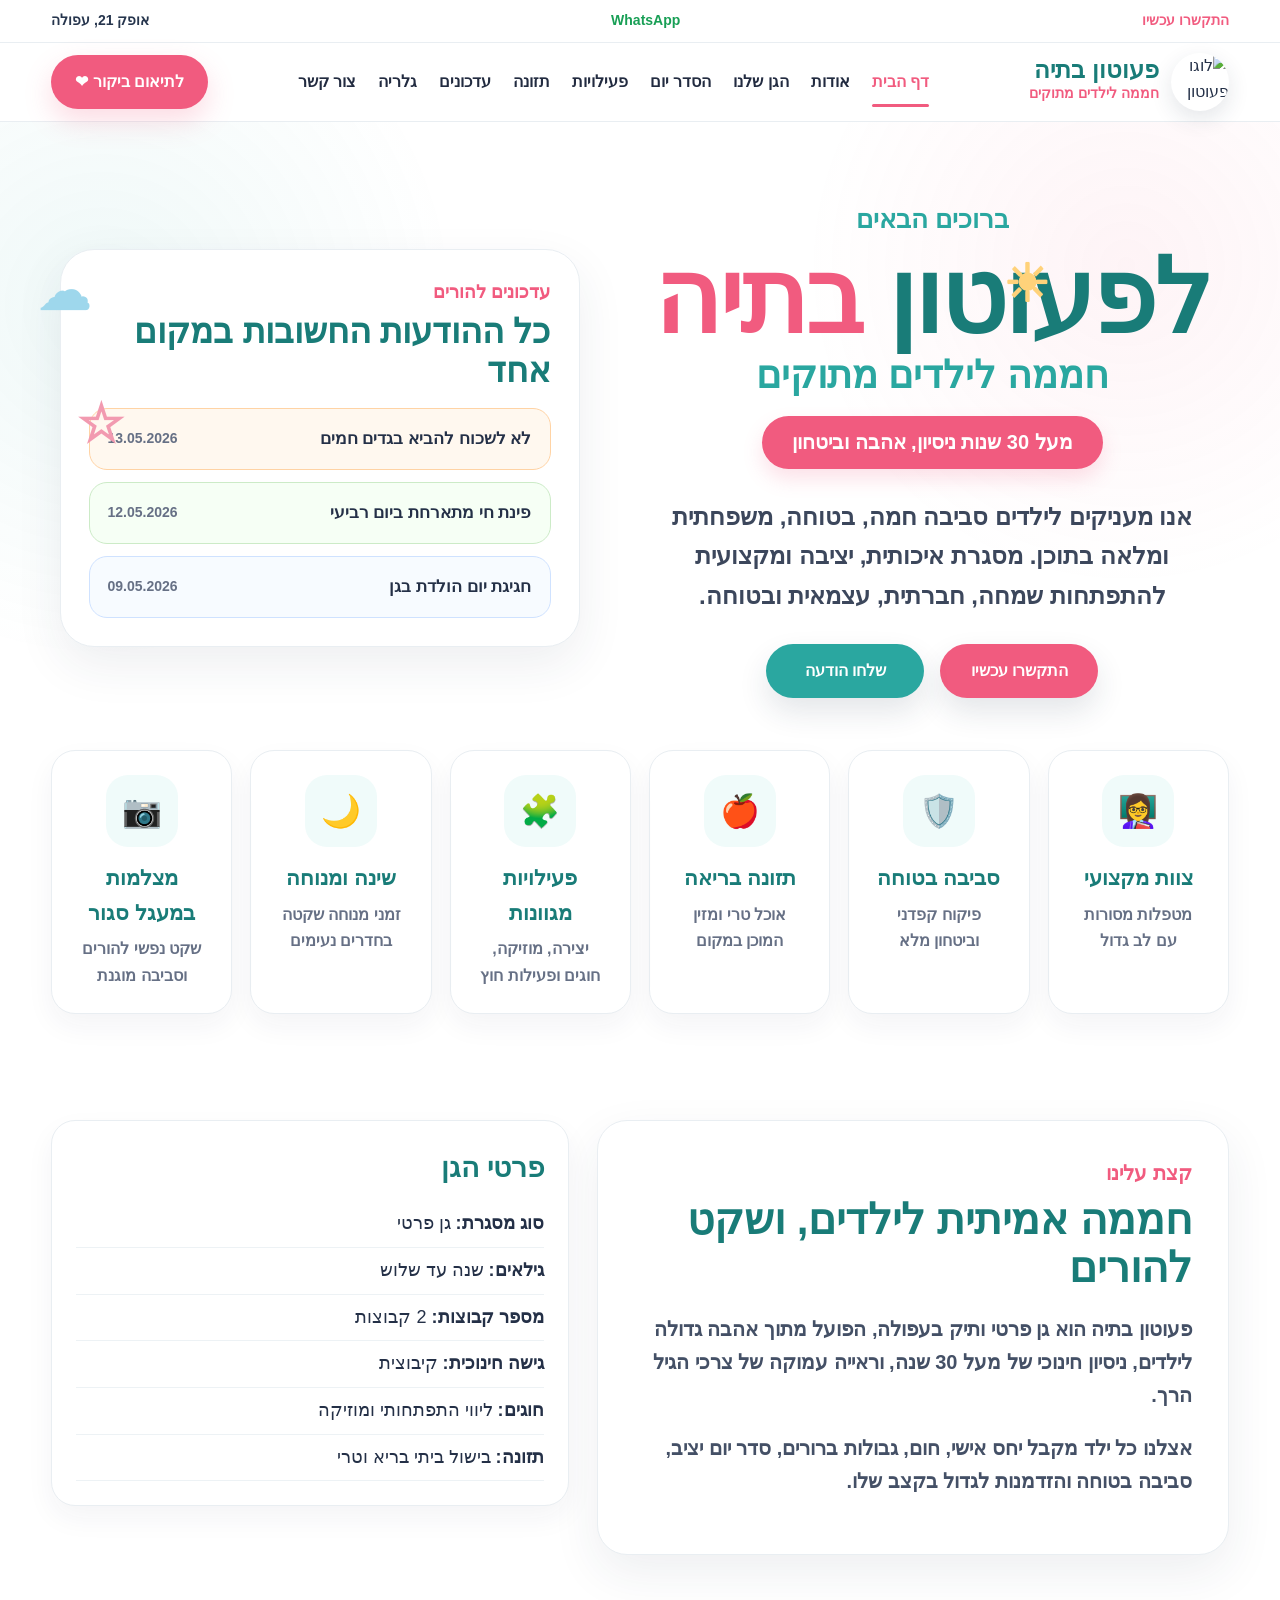
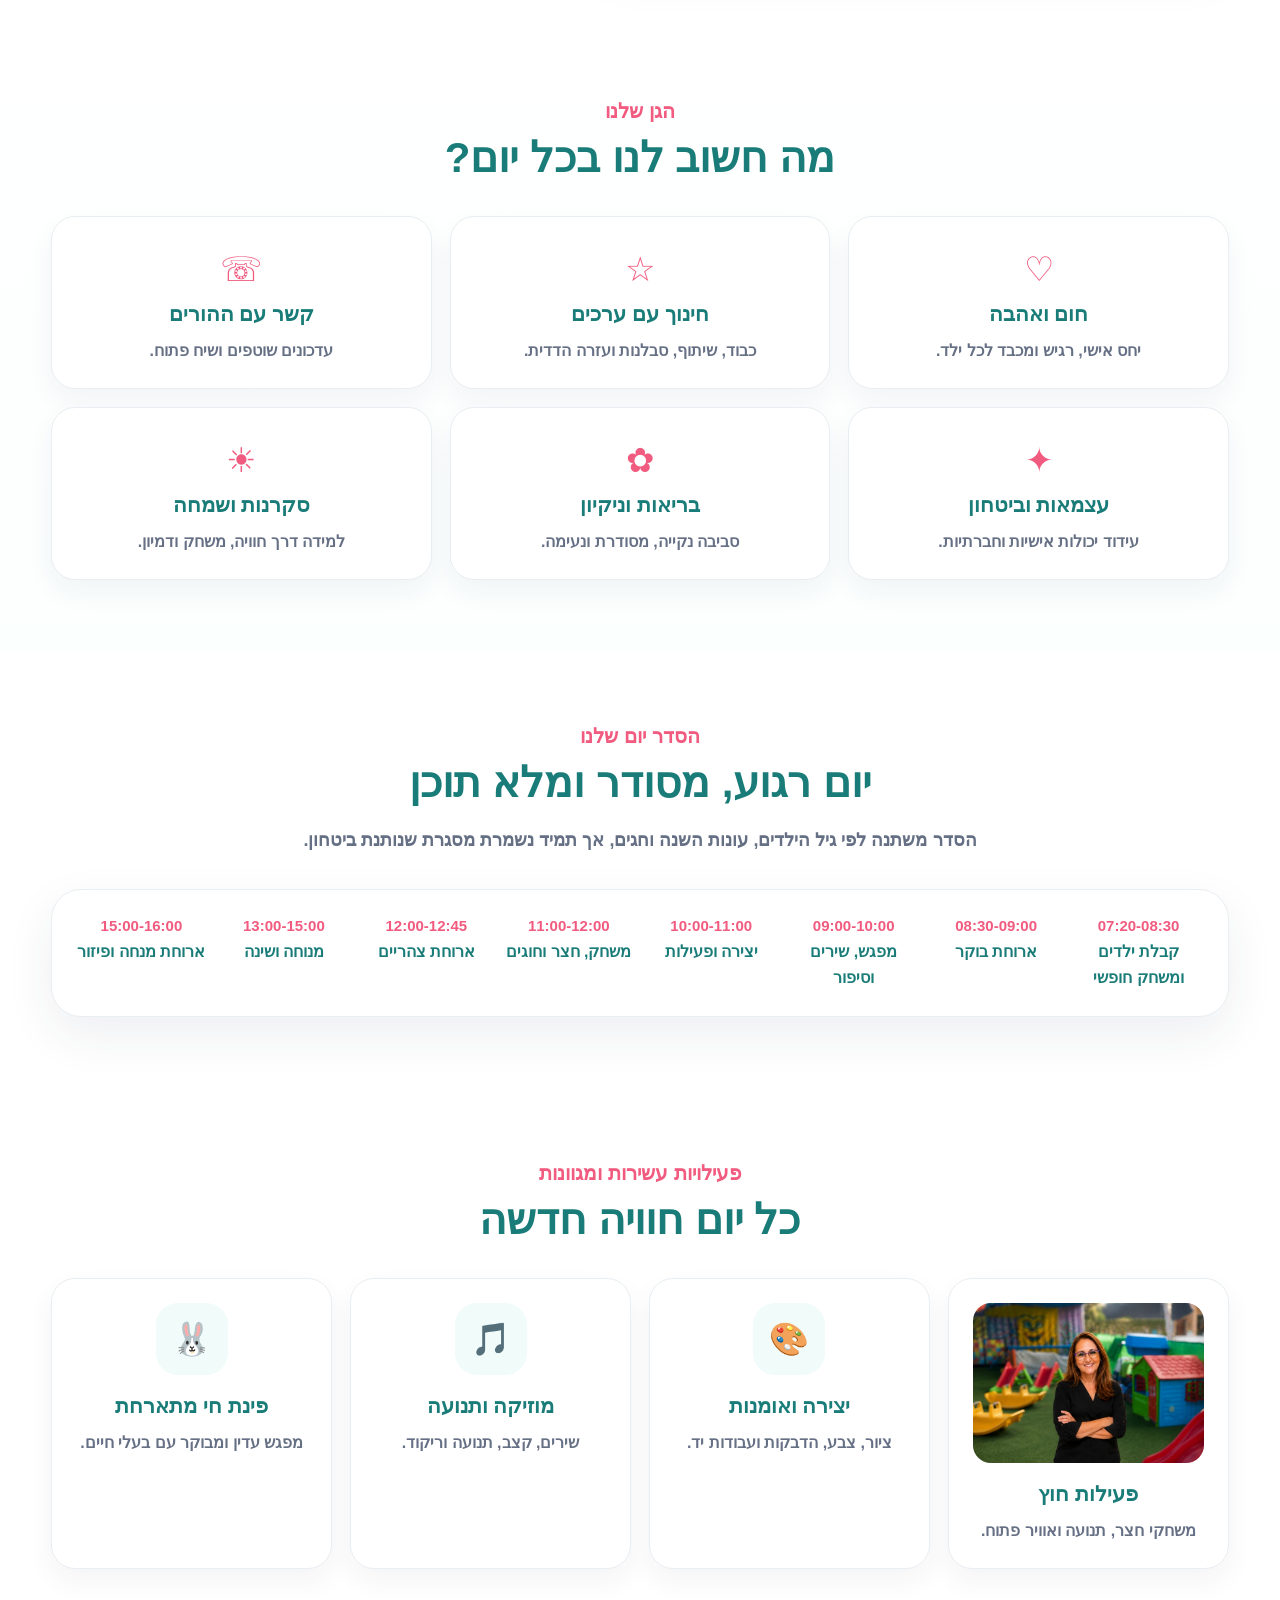
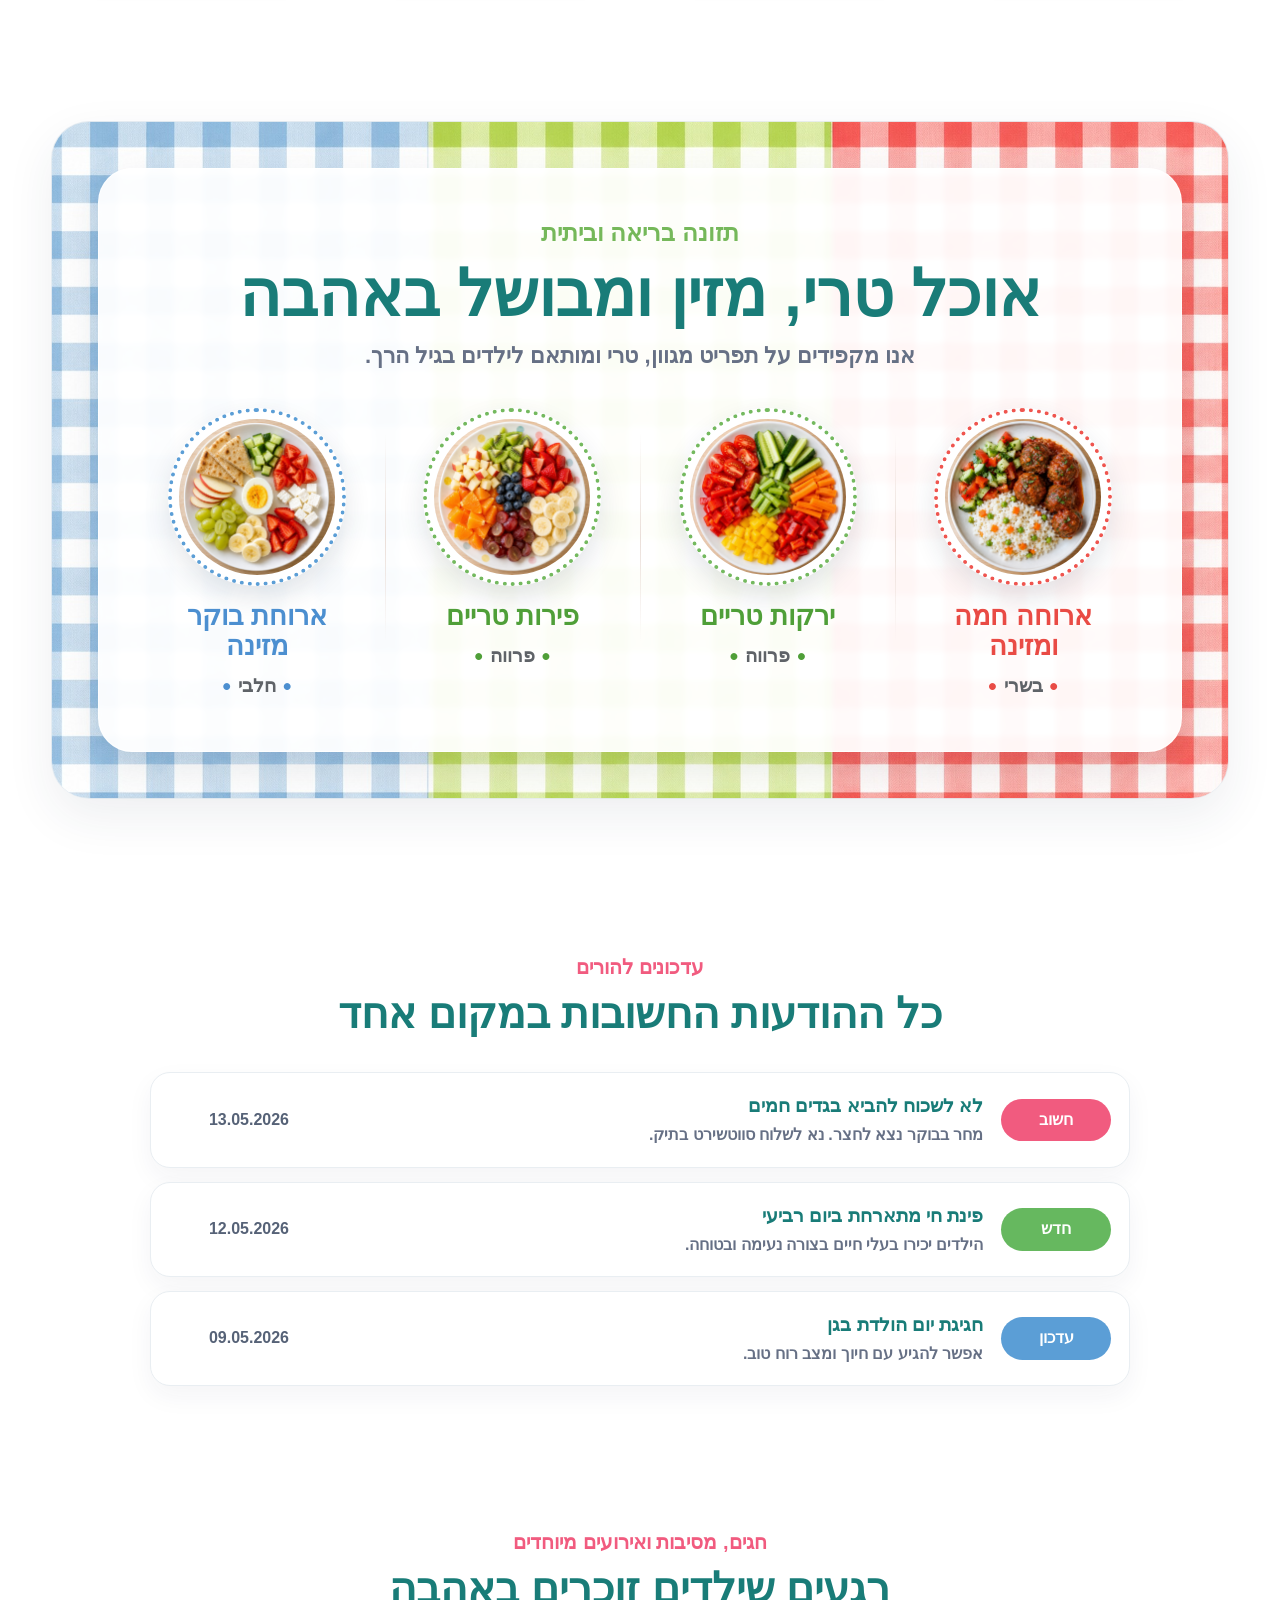
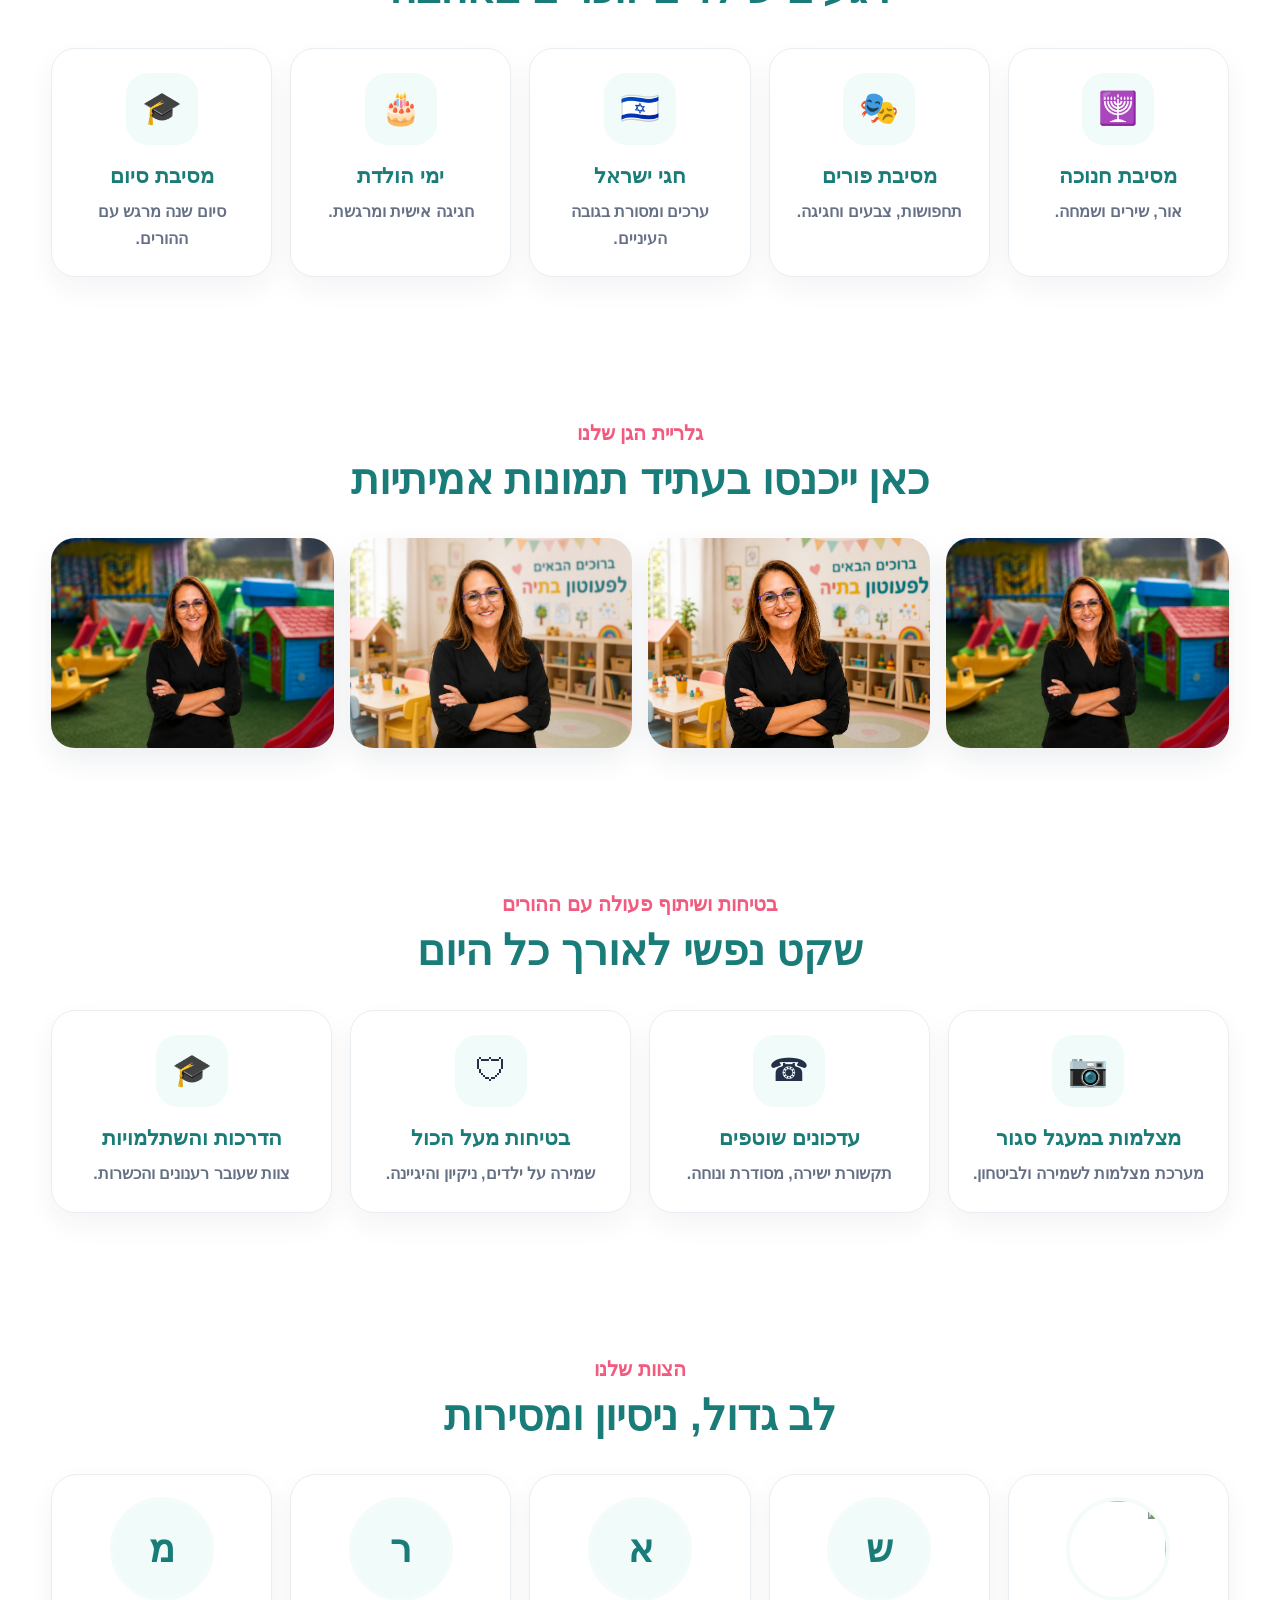
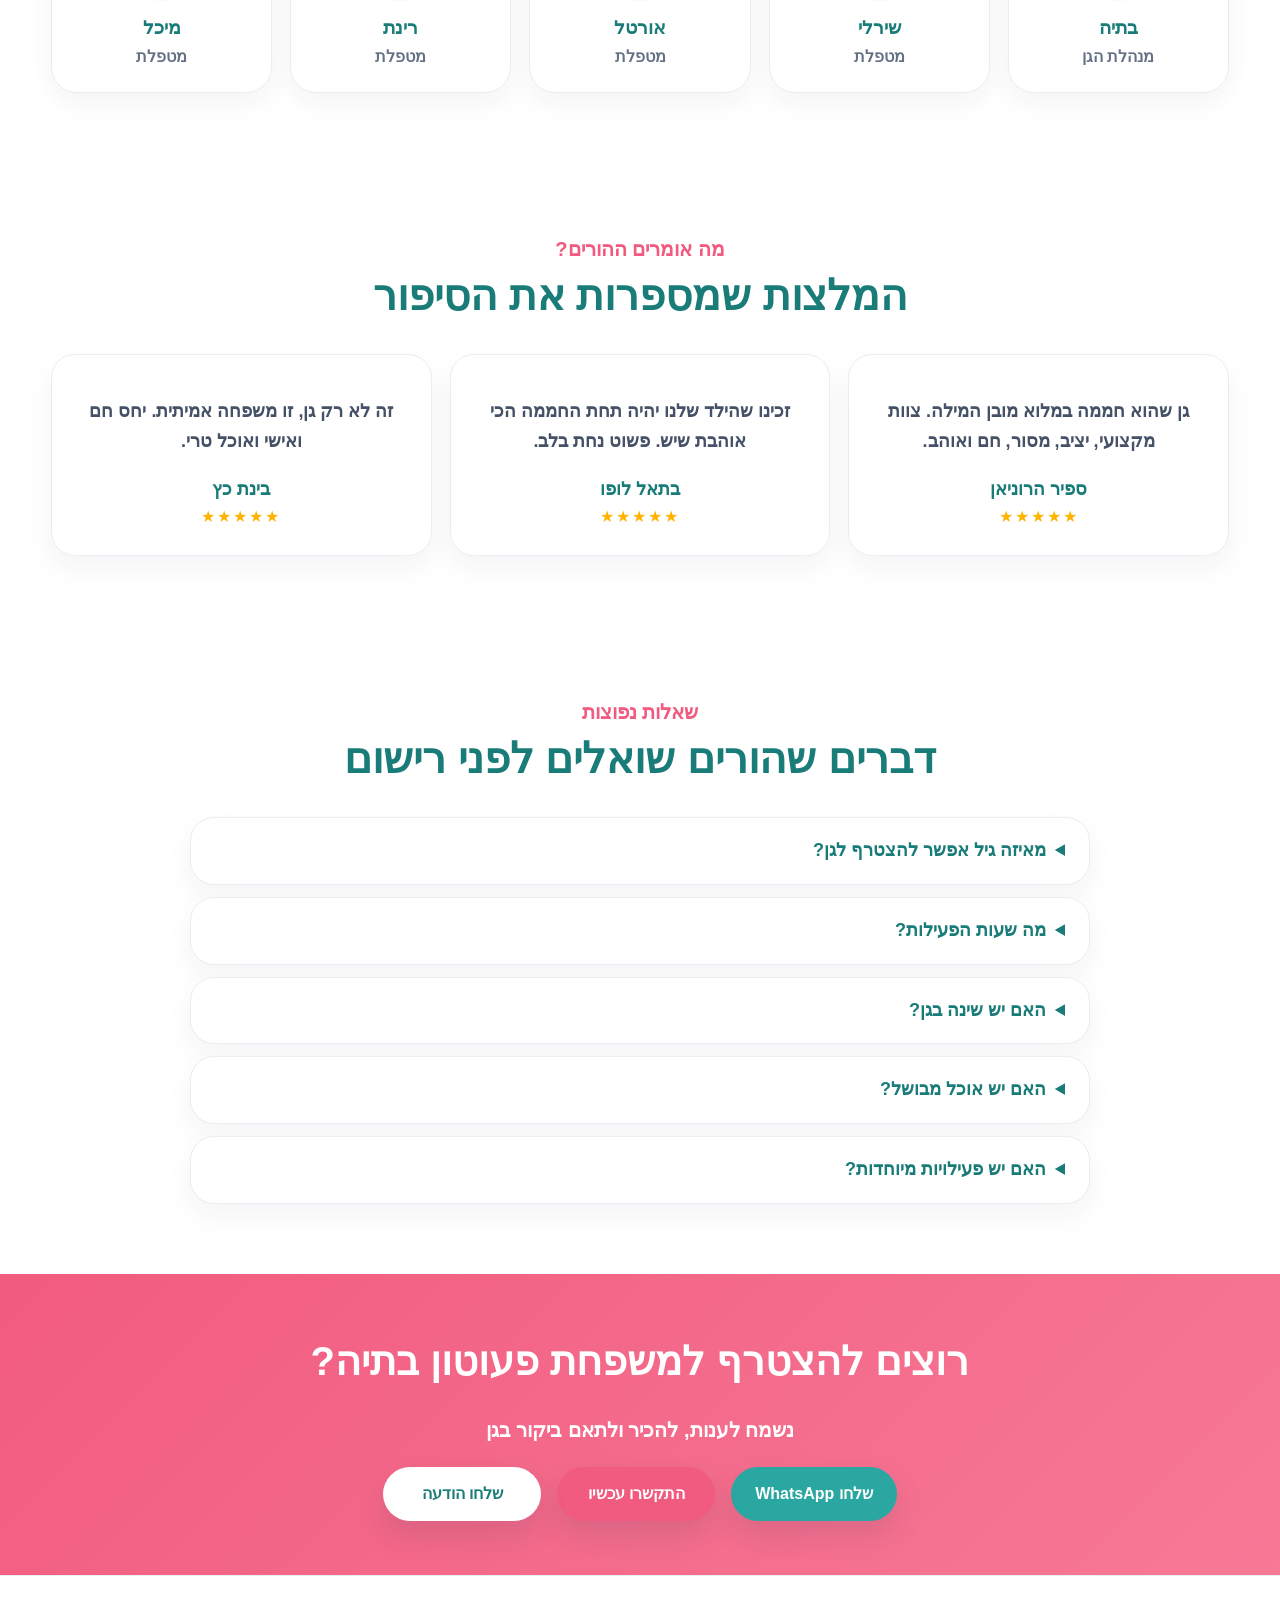
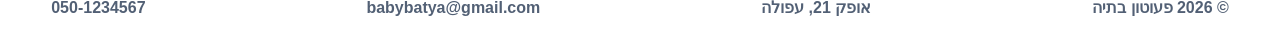
==== commit e65b96f3: "Add files via upload" ====
--- a/batya/index.html
+++ b/batya/index.html
@@ -84,33 +84,6 @@
           </div>
         </div>
       </div>
-    <div class="hero-updates-card">
-    <h3>העדכונים להורים</h3>
-    <p class="updates-subtitle">כל ההודעות החשובות במקום אחד</p>
-
-    <div class="update-item important">
-        <div class="update-badge">חשוב</div>
-        <h4>לא לשכוח להביא בגדים חמים</h4>
-        <p>מחר בבוקר נצא לחצר. נא לשלוח סווטשירט בתיק.</p>
-        <span class="update-date">13.05.2026</span>
-    </div>
-
-    <div class="update-item new">
-        <div class="update-badge">חדש</div>
-        <h4>פינת חי מתארחת ביום רביעי</h4>
-        <p>ביום רביעי תגיע פינת חי מתארחת לגן. הילדים יכירו בעלי חיים בצורה נעימה ובטוחה.</p>
-        <span class="update-date">12.05.2026</span>
-    </div>
-
-    <div class="update-item info">
-        <div class="update-badge">עדכון</div>
-        <h4>חגיגת יום הולדת בגן</h4>
-        <p>מחר נחגוג יום הולדת. אפשר להגיע עם חיוך ומצב רוח טוב.</p>
-        <span class="update-date">09.05.2026</span>
-    </div>
-
-    <a href="#updates" class="updates-button">לכל העדכונים</a>
-</div>
 </section>
 
     <section class="feature-strip">
--- a/batya/style.css
+++ b/batya/style.css
@@ -605,77 +605,3 @@
   .section-title h2,.text-box h2{font-size:32px}
   .footer-inner{justify-content:center;text-align:center}
 }
-
-
-/* Parent Updates Card */
-.hero-updates-card {
-    background: #ffffff;
-    border-radius: 32px;
-    padding: 32px;
-    box-shadow: 0 12px 40px rgba(0,0,0,0.08);
-    max-width: 620px;
-    margin: 0 auto;
-    direction: rtl;
-    text-align: right;
-}
-.hero-updates-card h3 {
-    margin: 0 0 8px;
-    font-size: 2.2rem;
-    color: #138c8c;
-    font-weight: 800;
-}
-.updates-subtitle {
-    margin: 0 0 24px;
-    color: #ef5f8c;
-    font-weight: 700;
-    font-size: 1.1rem;
-}
-.update-item {
-    position: relative;
-    border: 1px solid #f0e8e8;
-    border-radius: 20px;
-    padding: 22px;
-    margin-bottom: 18px;
-    background: #fff;
-}
-.update-item h4 {
-    margin: 0 0 8px;
-    color: #1b7f7f;
-    font-size: 1.25rem;
-}
-.update-item p {
-    margin: 0 0 10px;
-    color: #555;
-    line-height: 1.6;
-}
-.update-date {
-    font-size: 0.95rem;
-    color: #888;
-    font-weight: 600;
-}
-.update-badge {
-    position: absolute;
-    top: 20px;
-    left: 20px;
-    color: #fff;
-    padding: 6px 14px;
-    border-radius: 999px;
-    font-size: 0.9rem;
-    font-weight: 700;
-}
-.update-item.important .update-badge { background: #ef5f8c; }
-.update-item.new .update-badge { background: #9cc63b; }
-.update-item.info .update-badge { background: #4da3d9; }
-
-.updates-button {
-    display: block;
-    text-align: center;
-    background: linear-gradient(135deg, #ef5f8c, #f7769b);
-    color: #fff;
-    text-decoration: none;
-    padding: 16px 24px;
-    border-radius: 16px;
-    font-weight: 800;
-    font-size: 1.1rem;
-    margin-top: 10px;
-}
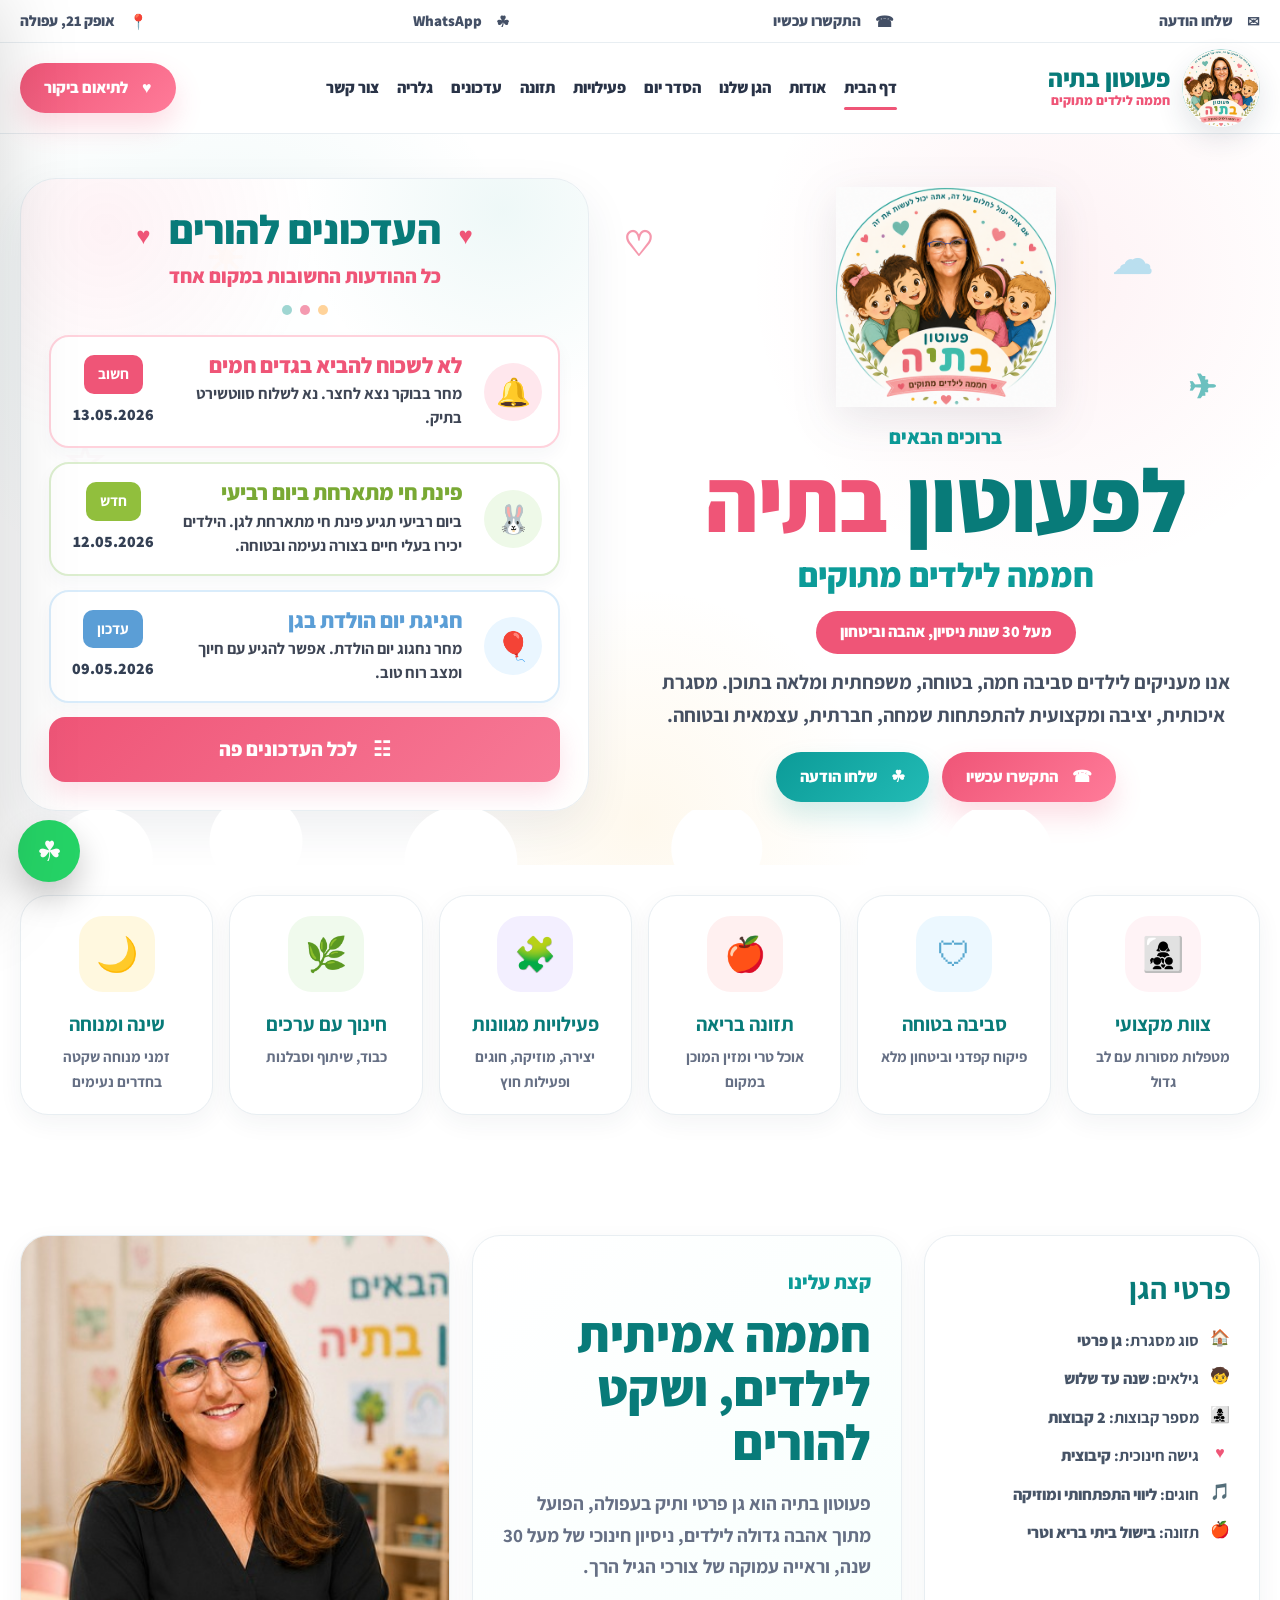
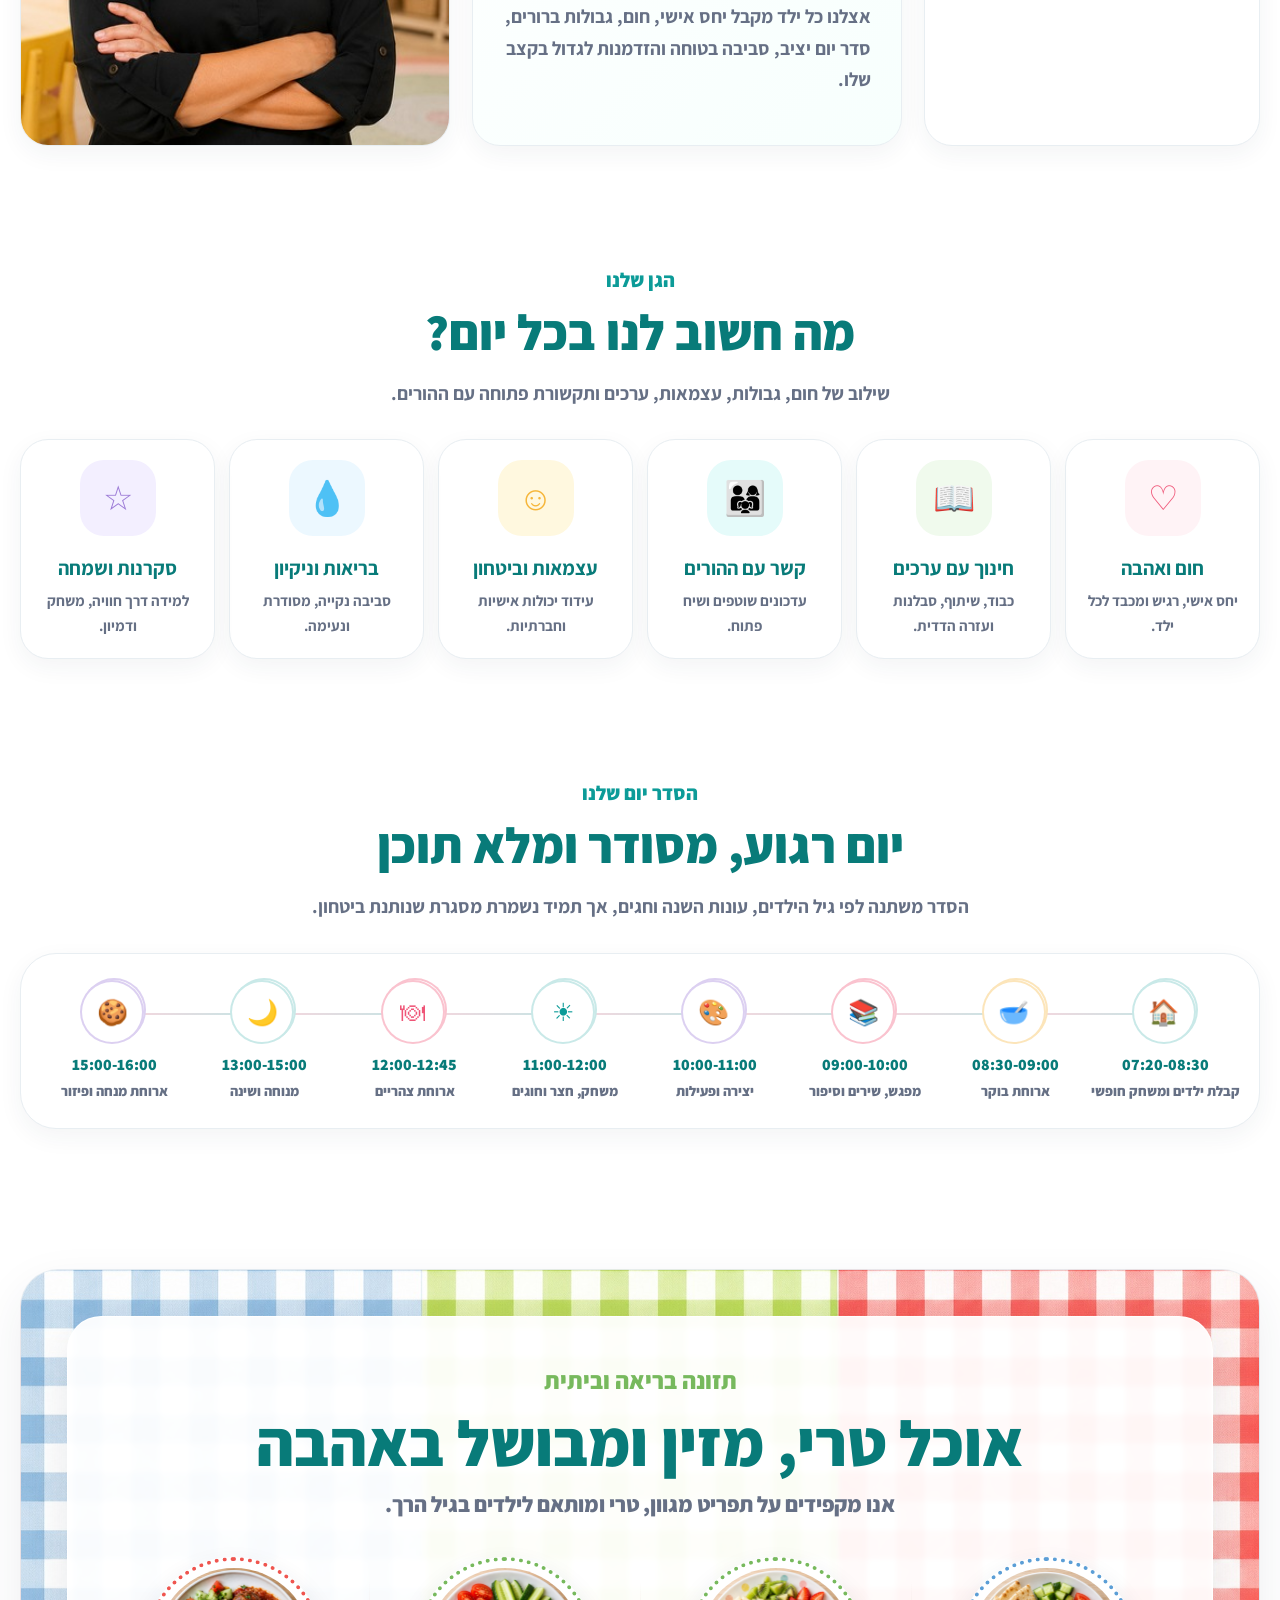
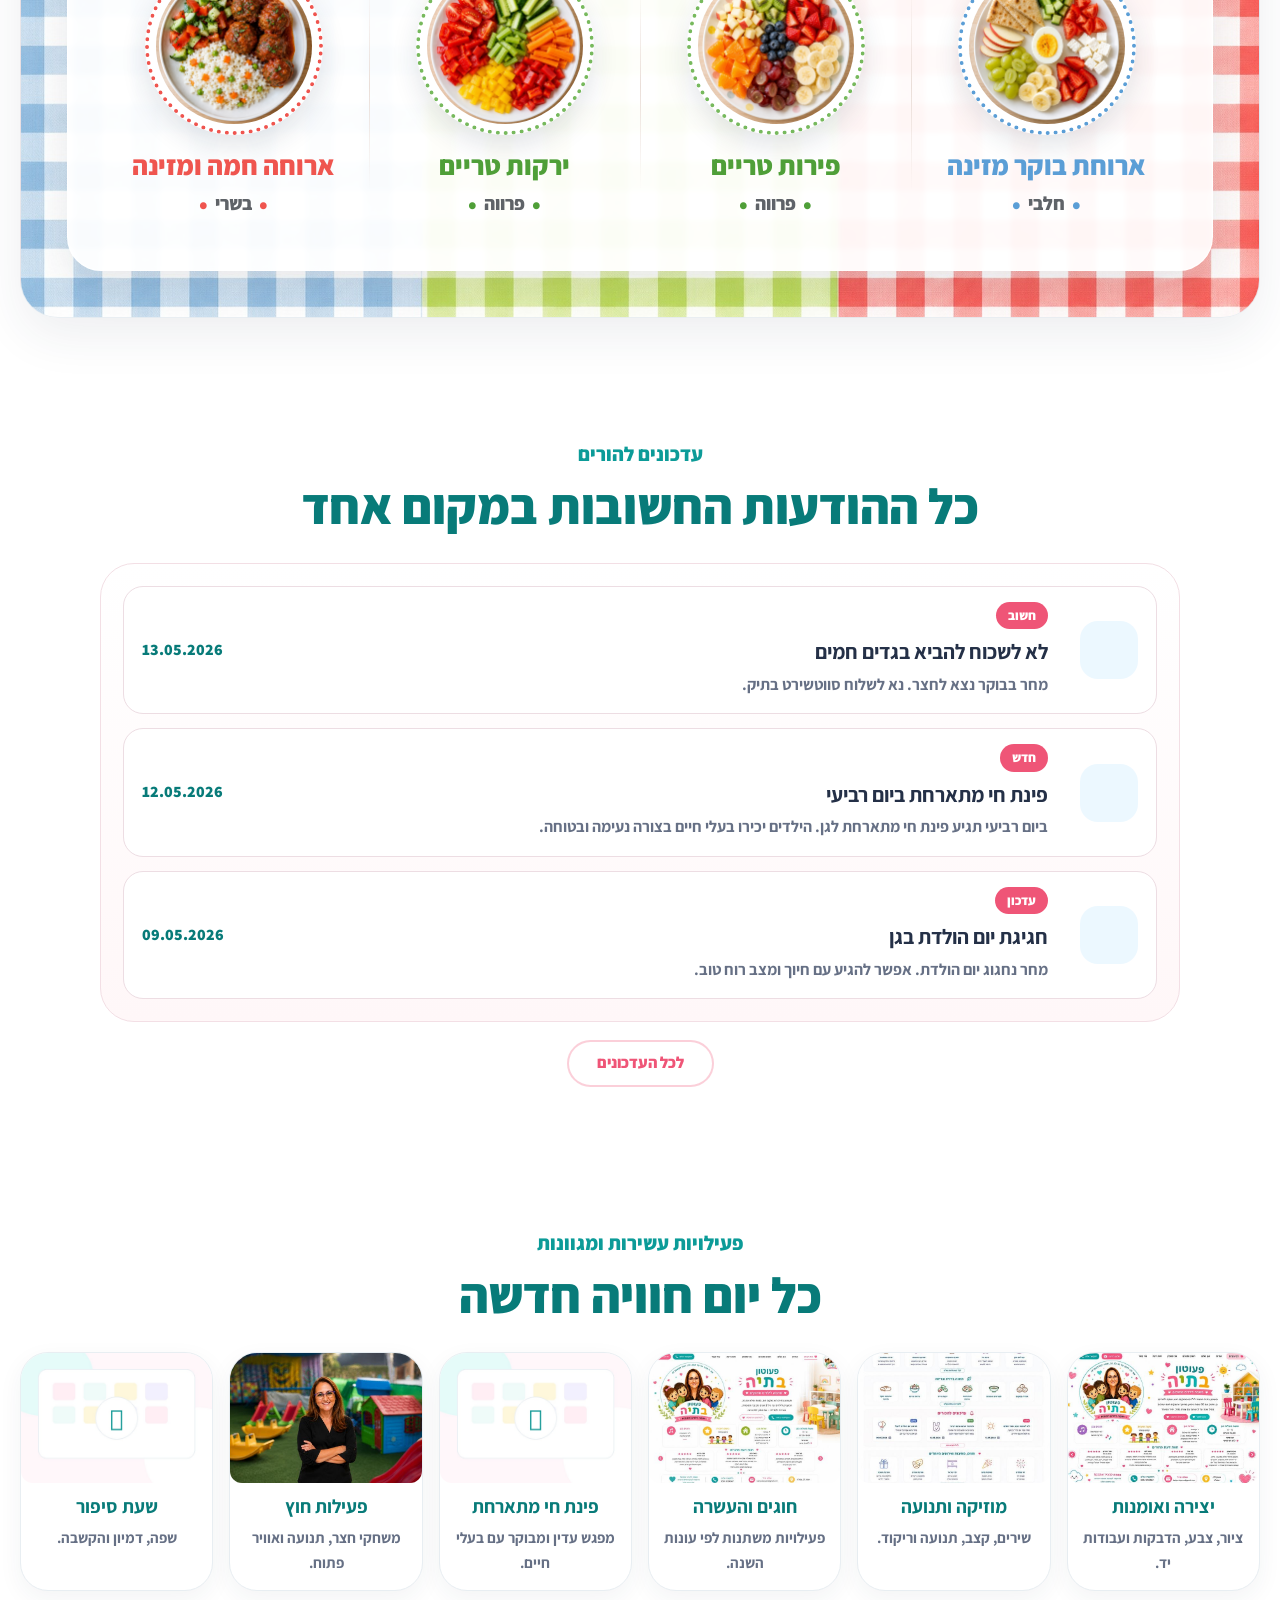
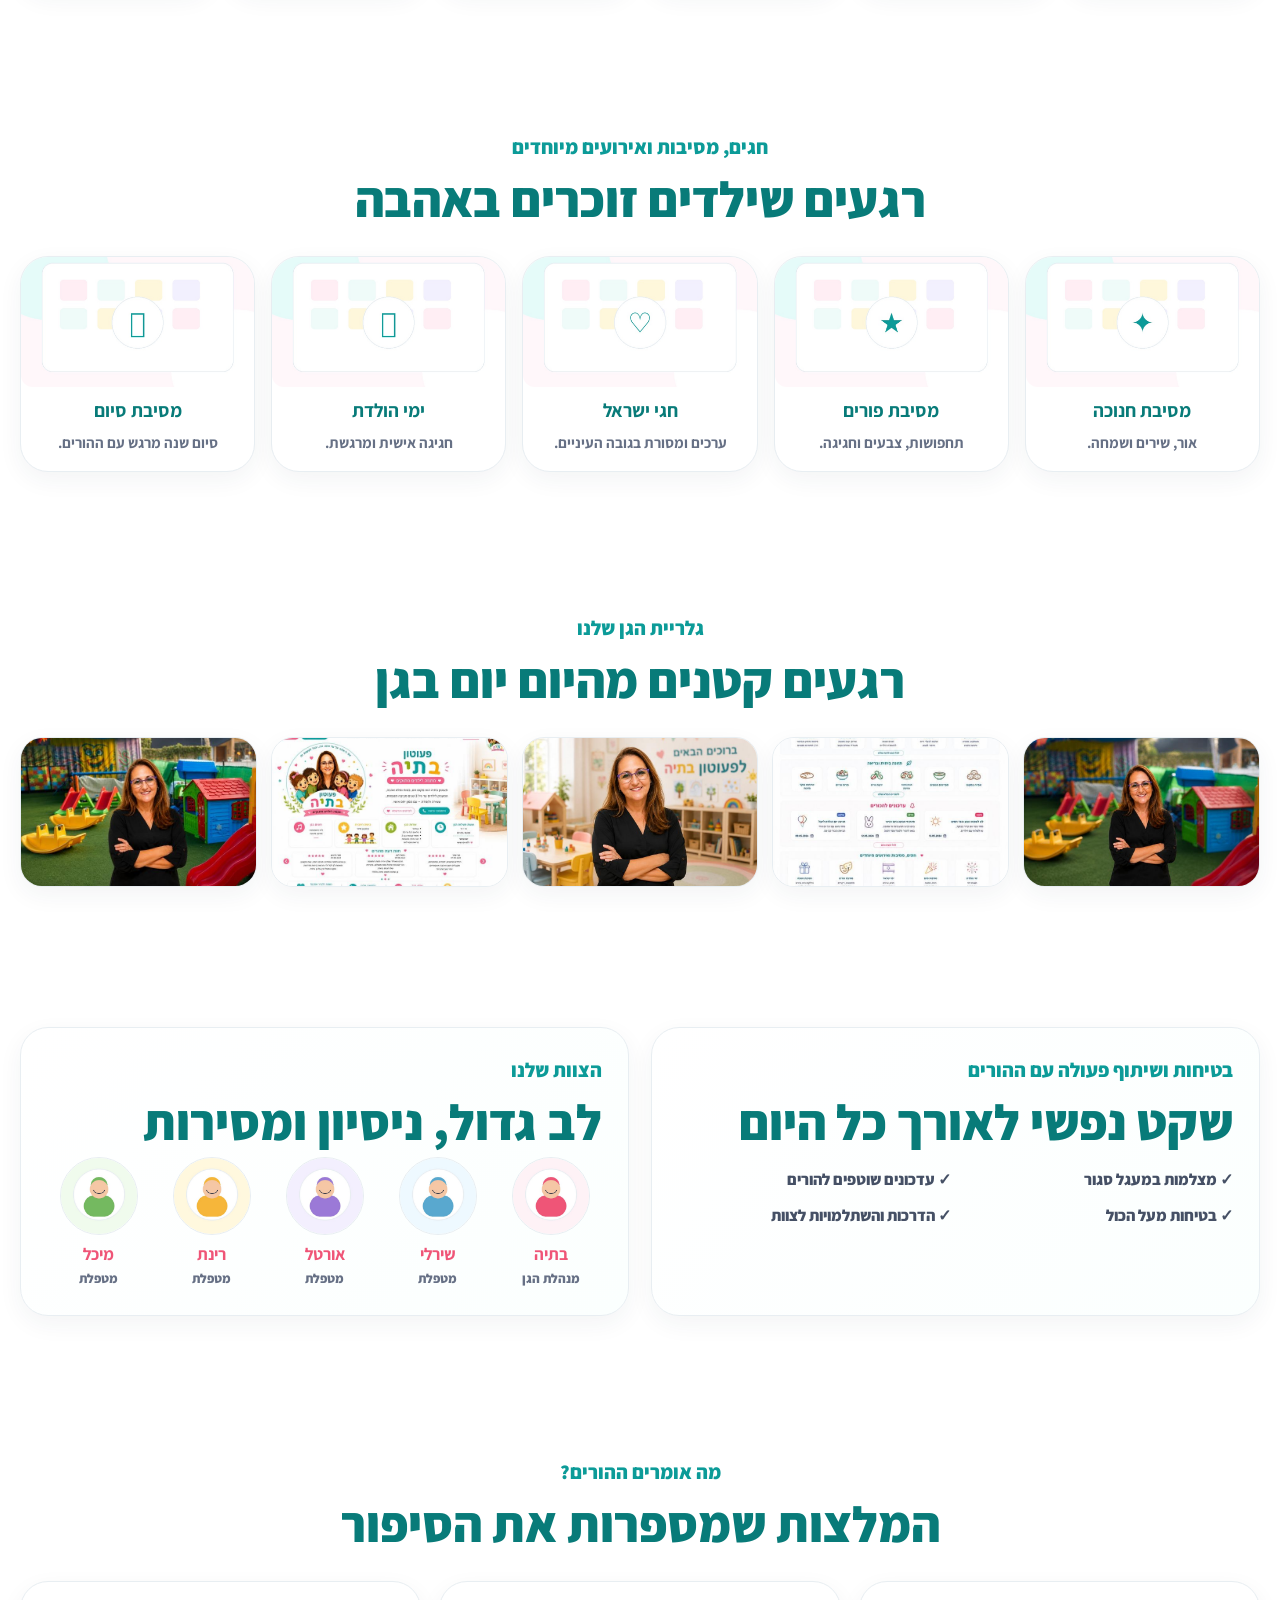
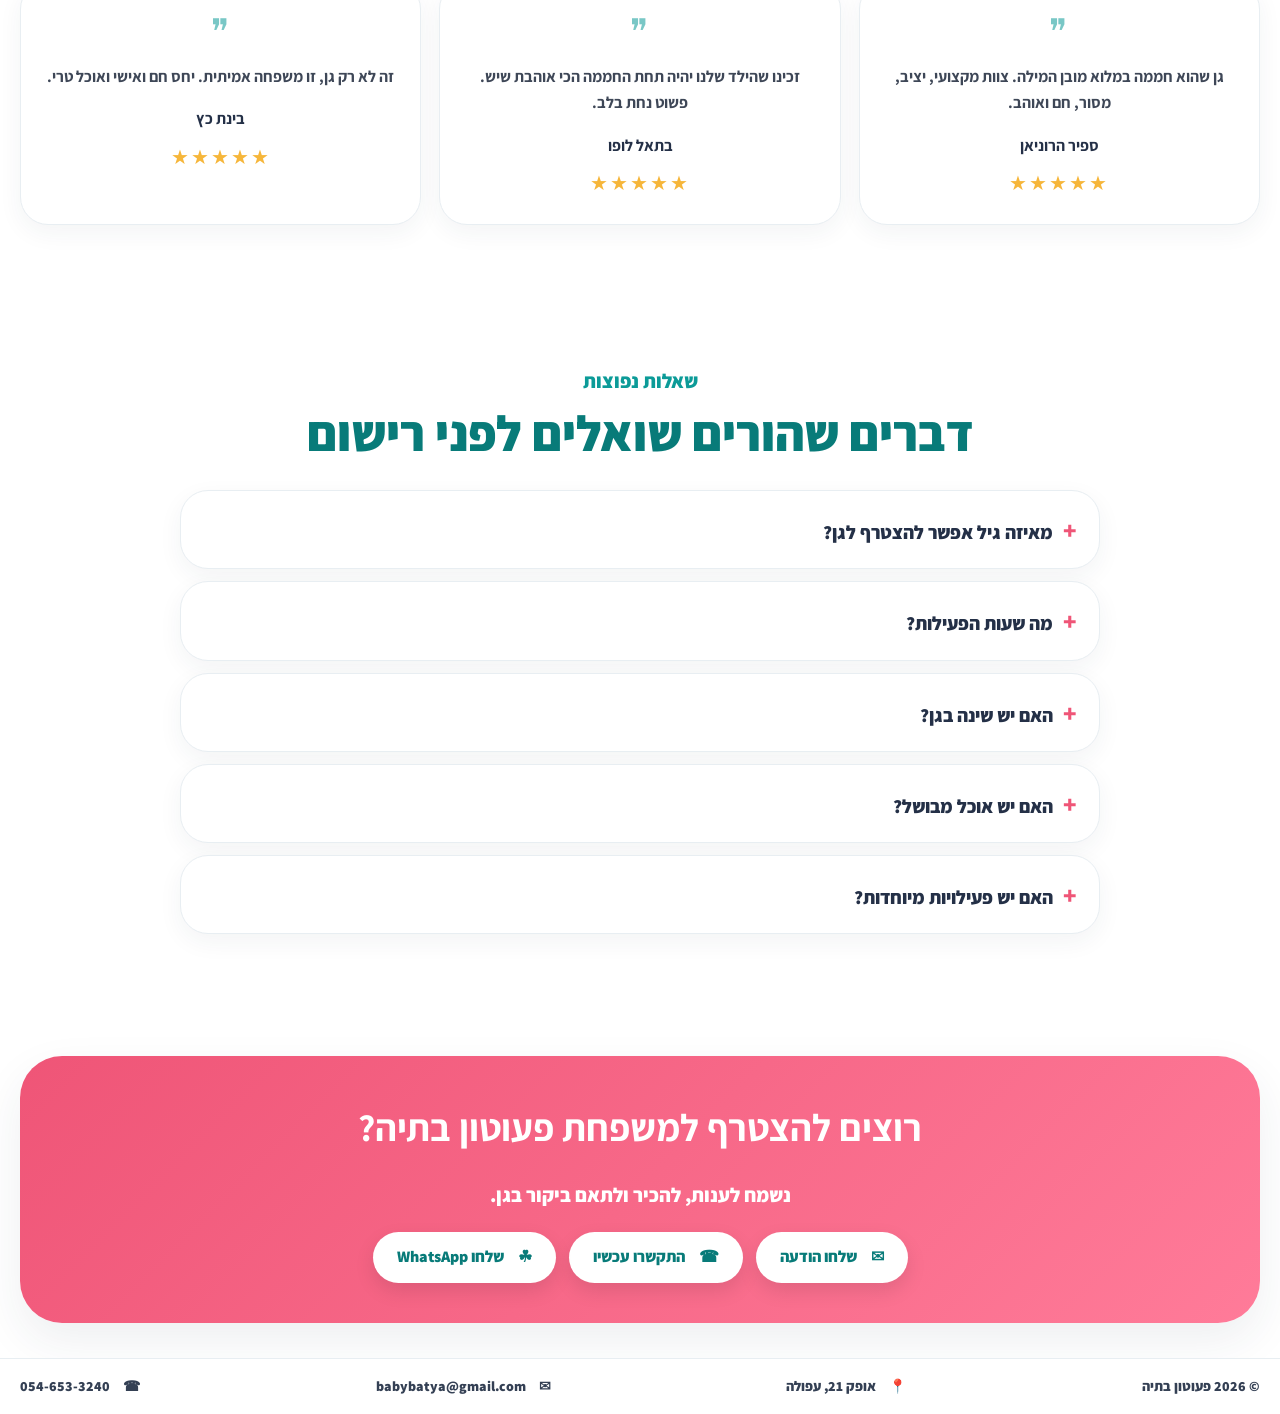
==== commit a90d2999: "Add files via upload" ====
--- a/batya/index.html
+++ b/batya/index.html
@@ -4,31 +4,34 @@
   <meta charset="UTF-8" />
   <meta name="viewport" content="width=device-width, initial-scale=1.0" />
   <title>פעוטון בתיה | חממה לילדים מתוקים</title>
-  <meta name="description" content="פעוטון בתיה בעפולה. חממה לילדים מתוקים, מעל 30 שנות ניסיון, אהבה וביטחון." />
+  <meta name="description" content="פעוטון בתיה בעפולה - גן פרטי ותיק, חם ומשפחתי לגילאי שנה עד שלוש. מעל 30 שנות ניסיון, תזונה ביתית, פעילויות עשירות וקשר פתוח עם ההורים." />
+  <link rel="preconnect" href="https://fonts.googleapis.com">
+  <link rel="preconnect" href="https://fonts.gstatic.com" crossorigin>
+  <link href="https://fonts.googleapis.com/css2?family=Assistant:wght@400;600;700;800;900&family=Heebo:wght@400;700;800;900&display=swap" rel="stylesheet">
   <link rel="stylesheet" href="style.css" />
 </head>
 <body>
-
-  <header class="topbar">
-    <div class="container topbar-inner">
-      <a href="tel:0501234567">התקשרו עכשיו</a>
-      <a href="https://wa.me/972501234567">WhatsApp</a>
-      <span>אופק 21, עפולה</span>
+  <div class="topbar">
+    <div class="container topbar-grid">
+      <a href="mailto:babybatya@gmail.com"><span class="soft-symbol">✉</span> שלחו הודעה</a>
+      <a href="tel:+972546533240"><span class="soft-symbol">☎</span> התקשרו עכשיו</a>
+      <a href="https://wa.me/972546533240" target="_blank"><span class="soft-symbol">☘</span> WhatsApp</a>
+      <span><span class="soft-symbol">📍</span> אופק 21, עפולה</span>
     </div>
-  </header>
-
-  <nav class="navbar">
-    <div class="container nav-inner">
+  </div>
+
+  <header class="header">
+    <div class="container header-grid">
       <a class="brand" href="#home">
-        <img src="images/logo.png" alt="לוגו פעוטון בתיה">
+        <img src="images/logo-batya.png" alt="לוגו פעוטון בתיה">
         <div>
           <strong>פעוטון בתיה</strong>
-          <span>חממה לילדים מתוקים</span>
+          <small>חממה לילדים מתוקים</small>
         </div>
       </a>
 
-      <div class="menu">
-        <a href="#home" class="active">דף הבית</a>
+      <nav class="nav">
+        <a class="active" href="#home">דף הבית</a>
         <a href="#about">אודות</a>
         <a href="#values">הגן שלנו</a>
         <a href="#schedule">הסדר יום</a>
@@ -37,322 +40,365 @@
         <a href="#updates">עדכונים</a>
         <a href="#gallery">גלריה</a>
         <a href="#contact">צור קשר</a>
-      </div>
-
-      <a class="visit-btn" href="#contact">לתיאום ביקור ❤</a>
+      </nav>
+
+      <a class="btn btn-pink header-btn" href="#contact"><span class="soft-symbol">♥</span> לתיאום ביקור</a>
+      <button class="menu-btn" id="menuBtn"><span class="soft-symbol">☰</span></button>
     </div>
-  </nav>
-
-  <main id="home">
-
-    <section class="hero">
-      <div class="decor decor-sun">☀</div>
-      <div class="decor decor-star">☆</div>
-      <div class="decor decor-cloud">☁</div>
+  </header>
+
+  <aside class="mobile-menu" id="mobileMenu">
+    <button class="close-menu" id="closeMenu"><span class="soft-symbol">×</span></button>
+    <a href="#home">דף הבית</a>
+    <a href="#about">אודות</a>
+    <a href="#values">הגן שלנו</a>
+    <a href="#schedule">הסדר יום</a>
+    <a href="#activities">פעילויות</a>
+    <a href="#nutrition">תזונה</a>
+    <a href="#updates">עדכונים</a>
+    <a href="#events">חגים ואירועים</a>
+    <a href="#safety">בטיחות</a>
+    <a href="#team">הצוות</a>
+    <a href="#reviews">חוות דעת</a>
+    <a href="#faq">שאלות נפוצות</a>
+    <a href="#contact">צור קשר</a>
+  </aside>
+  <div class="overlay" id="overlay"></div>
+
+  <main>
+    <section id="home" class="hero">
+      <span class="doodle sun">☀</span>
+      <span class="doodle cloud">☁</span>
+      <span class="doodle heart">♡</span>
+      <span class="doodle star">☆</span>
+      <span class="doodle plane">✈</span>
+
+      <div class="hero-clouds"></div>
+
       <div class="container hero-grid">
-        <div class="hero-content">
+        <div class="hero-updates-card reveal">
+          <div class="hero-updates-head">
+            <h3><span class="soft-symbol">♥</span> העדכונים להורים <span class="soft-symbol">♥</span></h3>
+            <p>כל ההודעות החשובות במקום אחד</p>
+            <div class="hero-update-dots"><span></span><span></span><span></span></div>
+          </div>
+
+          <article class="hero-update-card important">
+            <div class="hero-update-icon"><span class="soft-symbol">🔔</span></div>
+            <div class="hero-update-text">
+              <h4>לא לשכוח להביא בגדים חמים</h4>
+              <p>מחר בבוקר נצא לחצר. נא לשלוח סווטשירט בתיק.</p>
+            </div>
+            <div class="hero-update-meta"><b>חשוב</b><time>13.05.2026</time></div>
+          </article>
+
+          <article class="hero-update-card fresh">
+            <div class="hero-update-icon"><span class="soft-symbol">🐰</span></div>
+            <div class="hero-update-text">
+              <h4>פינת חי מתארחת ביום רביעי</h4>
+              <p>ביום רביעי תגיע פינת חי מתארחת לגן. הילדים יכירו בעלי חיים בצורה נעימה ובטוחה.</p>
+            </div>
+            <div class="hero-update-meta"><b>חדש</b><time>12.05.2026</time></div>
+          </article>
+
+          <article class="hero-update-card notice">
+            <div class="hero-update-icon"><span class="soft-symbol">🎈</span></div>
+            <div class="hero-update-text">
+              <h4>חגיגת יום הולדת בגן</h4>
+              <p>מחר נחגוג יום הולדת. אפשר להגיע עם חיוך ומצב רוח טוב.</p>
+            </div>
+            <div class="hero-update-meta"><b>עדכון</b><time>09.05.2026</time></div>
+          </article>
+
+          <a class="hero-all-updates" href="#updates"><span class="soft-symbol">☷</span> לכל העדכונים פה</a>
+        </div>
+
+        <div class="hero-content reveal">
+          <img class="hero-logo" src="images/logo-batya.png" alt="פעוטון בתיה">
           <span class="eyebrow">ברוכים הבאים</span>
           <h1>לפעוטון <span>בתיה</span></h1>
           <h2>חממה לילדים מתוקים</h2>
-          <div class="pill">מעל 30 שנות ניסיון, אהבה וביטחון</div>
+          <div class="ribbon">מעל 30 שנות ניסיון, אהבה וביטחון</div>
           <p>
             אנו מעניקים לילדים סביבה חמה, בטוחה, משפחתית ומלאה בתוכן.
             מסגרת איכותית, יציבה ומקצועית להתפתחות שמחה, חברתית, עצמאית ובטוחה.
           </p>
-          <div class="hero-actions">
-            <a class="btn pink" href="tel:0501234567">התקשרו עכשיו</a>
-            <a class="btn teal" href="https://wa.me/972501234567">שלחו הודעה</a>
-          </div>
-        </div>
-
-        <div class="hero-side">
-          <div class="parent-updates-card">
-            <span class="small-label">עדכונים להורים</span>
-            <h3>כל ההודעות החשובות במקום אחד</h3>
-            <div class="mini-update important">
-              <strong>לא לשכוח להביא בגדים חמים</strong>
-              <span>13.05.2026</span>
-            </div>
-            <div class="mini-update new">
-              <strong>פינת חי מתארחת ביום רביעי</strong>
-              <span>12.05.2026</span>
-            </div>
-            <div class="mini-update notice">
-              <strong>חגיגת יום הולדת בגן</strong>
-              <span>09.05.2026</span>
-            </div>
-          </div>
-        </div>
-      </div>
-</section>
-
-    <section class="feature-strip">
-      <div class="container features-grid">
-        <article><div class="icon">👩‍🏫</div><h3>צוות מקצועי</h3><p>מטפלות מסורות עם לב גדול</p></article>
-        <article><div class="icon">🛡️</div><h3>סביבה בטוחה</h3><p>פיקוח קפדני וביטחון מלא</p></article>
-        <article><div class="icon">🍎</div><h3>תזונה בריאה</h3><p>אוכל טרי ומזין המוכן במקום</p></article>
-        <article><div class="icon">🧩</div><h3>פעילויות מגוונות</h3><p>יצירה, מוזיקה, חוגים ופעילות חוץ</p></article>
-        <article><div class="icon">🌙</div><h3>שינה ומנוחה</h3><p>זמני מנוחה שקטה בחדרים נעימים</p></article>
-        <article><div class="icon">📷</div><h3>מצלמות במעגל סגור</h3><p>שקט נפשי להורים וסביבה מוגנת</p></article>
+          <div class="actions">
+            <a class="btn btn-pink" href="tel:+972546533240"><span class="soft-symbol">☎</span> התקשרו עכשיו</a>
+            <a class="btn btn-teal" href="https://wa.me/972546533240" target="_blank"><span class="soft-symbol">☘</span> שלחו הודעה</a>
+          </div>
+        </div>
+      </div>
+    </section>
+
+    <section class="feature-section">
+      <div class="container feature-grid reveal">
+        <article><span class="icon pink"><span class="soft-symbol">👩‍👧‍👦</span></span><h3>צוות מקצועי</h3><p>מטפלות מסורות עם לב גדול</p></article>
+        <article><span class="icon blue"><span class="soft-symbol">🛡</span></span><h3>סביבה בטוחה</h3><p>פיקוח קפדני וביטחון מלא</p></article>
+        <article><span class="icon red"><span class="soft-symbol">🍎</span></span><h3>תזונה בריאה</h3><p>אוכל טרי ומזין המוכן במקום</p></article>
+        <article><span class="icon purple"><span class="soft-symbol">🧩</span></span><h3>פעילויות מגוונות</h3><p>יצירה, מוזיקה, חוגים ופעילות חוץ</p></article>
+        <article><span class="icon green"><span class="soft-symbol">🌿</span></span><h3>חינוך עם ערכים</h3><p>כבוד, שיתוף וסבלנות</p></article>
+        <article><span class="icon yellow"><span class="soft-symbol">🌙</span></span><h3>שינה ומנוחה</h3><p>זמני מנוחה שקטה בחדרים נעימים</p></article>
       </div>
     </section>
 
     <section id="about" class="section about">
-      <div class="container two-col">
-        <div class="text-box">
+      <div class="container about-grid">
+        <aside class="details-box reveal">
+          <h3>פרטי הגן</h3>
+          <ul>
+            <li><span class="soft-symbol">🏠</span><span><b>סוג מסגרת:</b> גן פרטי</span></li>
+            <li><span class="soft-symbol">🧒</span><span><b>גילאים:</b> שנה עד שלוש</span></li>
+            <li><span class="soft-symbol">👩‍👧‍👦</span><span><b>מספר קבוצות:</b> 2 קבוצות</span></li>
+            <li><span class="soft-symbol">♥</span><span><b>גישה חינוכית:</b> קיבוצית</span></li>
+            <li><span class="soft-symbol">🎵</span><span><b>חוגים:</b> ליווי התפתחותי ומוזיקה</span></li>
+            <li><span class="soft-symbol">🍎</span><span><b>תזונה:</b> בישול ביתי בריא וטרי</span></li>
+          </ul>
+        </aside>
+
+        <div class="about-copy reveal">
           <span class="section-tag">קצת עלינו</span>
           <h2>חממה אמיתית לילדים, ושקט להורים</h2>
           <p>
             פעוטון בתיה הוא גן פרטי ותיק בעפולה, הפועל מתוך אהבה גדולה לילדים,
-            ניסיון חינוכי של מעל 30 שנה, וראייה עמוקה של צרכי הגיל הרך.
+            ניסיון חינוכי של מעל 30 שנה, וראייה עמוקה של צורכי הגיל הרך.
           </p>
           <p>
             אצלנו כל ילד מקבל יחס אישי, חום, גבולות ברורים, סדר יום יציב,
             סביבה בטוחה והזדמנות לגדול בקצב שלו.
           </p>
         </div>
-        <div class="info-card">
-          <h3>פרטי הגן</h3>
-          <ul>
-            <li><strong>סוג מסגרת:</strong> גן פרטי</li>
-            <li><strong>גילאים:</strong> שנה עד שלוש</li>
-            <li><strong>מספר קבוצות:</strong> 2 קבוצות</li>
-            <li><strong>גישה חינוכית:</strong> קיבוצית</li>
-            <li><strong>חוגים:</strong> ליווי התפתחותי ומוזיקה</li>
-            <li><strong>תזונה:</strong> בישול ביתי בריא וטרי</li>
-          </ul>
+
+        <div class="about-image reveal">
+          <img src="images/classroom.jpg" alt="כיתת הגן">
         </div>
       </div>
     </section>
 
     <section id="values" class="section values">
       <div class="container">
-        <div class="section-title">
+        <div class="section-head reveal">
           <span class="section-tag">הגן שלנו</span>
           <h2>מה חשוב לנו בכל יום?</h2>
-        </div>
-        <div class="values-grid">
-          <article><span>♡</span><h3>חום ואהבה</h3><p>יחס אישי, רגיש ומכבד לכל ילד.</p></article>
-          <article><span>☆</span><h3>חינוך עם ערכים</h3><p>כבוד, שיתוף, סבלנות ועזרה הדדית.</p></article>
-          <article><span>☏</span><h3>קשר עם ההורים</h3><p>עדכונים שוטפים ושיח פתוח.</p></article>
-          <article><span>✦</span><h3>עצמאות וביטחון</h3><p>עידוד יכולות אישיות וחברתיות.</p></article>
-          <article><span>✿</span><h3>בריאות וניקיון</h3><p>סביבה נקייה, מסודרת ונעימה.</p></article>
-          <article><span>☀</span><h3>סקרנות ושמחה</h3><p>למידה דרך חוויה, משחק ודמיון.</p></article>
-        </div>
-      </div>
-    </section>
-
-    <section id="schedule" class="section schedule">
-      <div class="container">
-        <div class="section-title">
+          <p>שילוב של חום, גבולות, עצמאות, ערכים ותקשורת פתוחה עם ההורים.</p>
+        </div>
+
+        <div class="values-grid reveal">
+          <article><span class="line-icon pink"><span class="soft-symbol">♡</span></span><h3>חום ואהבה</h3><p>יחס אישי, רגיש ומכבד לכל ילד.</p></article>
+          <article><span class="line-icon green"><span class="soft-symbol">📖</span></span><h3>חינוך עם ערכים</h3><p>כבוד, שיתוף, סבלנות ועזרה הדדית.</p></article>
+          <article><span class="line-icon teal"><span class="soft-symbol">👨‍👩‍👧</span></span><h3>קשר עם ההורים</h3><p>עדכונים שוטפים ושיח פתוח.</p></article>
+          <article><span class="line-icon yellow"><span class="soft-symbol">☺</span></span><h3>עצמאות וביטחון</h3><p>עידוד יכולות אישיות וחברתיות.</p></article>
+          <article><span class="line-icon blue"><span class="soft-symbol">💧</span></span><h3>בריאות וניקיון</h3><p>סביבה נקייה, מסודרת ונעימה.</p></article>
+          <article><span class="line-icon purple"><span class="soft-symbol">☆</span></span><h3>סקרנות ושמחה</h3><p>למידה דרך חוויה, משחק ודמיון.</p></article>
+        </div>
+      </div>
+    </section>
+
+    <section id="schedule" class="section schedule-section">
+      <div class="container">
+        <div class="section-head reveal">
           <span class="section-tag">הסדר יום שלנו</span>
           <h2>יום רגוע, מסודר ומלא תוכן</h2>
           <p>הסדר משתנה לפי גיל הילדים, עונות השנה וחגים, אך תמיד נשמרת מסגרת שנותנת ביטחון.</p>
         </div>
 
-        <div class="timeline">
-          <article><span>07:20-08:30</span><strong>קבלת ילדים ומשחק חופשי</strong></article>
-          <article><span>08:30-09:00</span><strong>ארוחת בוקר</strong></article>
-          <article><span>09:00-10:00</span><strong>מפגש, שירים וסיפור</strong></article>
-          <article><span>10:00-11:00</span><strong>יצירה ופעילות</strong></article>
-          <article><span>11:00-12:00</span><strong>משחק, חצר וחוגים</strong></article>
-          <article><span>12:00-12:45</span><strong>ארוחת צהריים</strong></article>
-          <article><span>13:00-15:00</span><strong>מנוחה ושינה</strong></article>
-          <article><span>15:00-16:00</span><strong>ארוחת מנחה ופיזור</strong></article>
-        </div>
-      </div>
-    </section>
-
-    <section id="activities" class="section activities">
-      <div class="container">
-        <div class="section-title">
-          <span class="section-tag">פעילויות עשירות ומגוונות</span>
-          <h2>כל יום חוויה חדשה</h2>
-        </div>
-        <div class="cards-grid">
-          <article><img src="images/yard.jpg" alt=""><h3>פעילות חוץ</h3><p>משחקי חצר, תנועה ואוויר פתוח.</p></article>
-          <article><div class="card-icon">🎨</div><h3>יצירה ואומנות</h3><p>ציור, צבע, הדבקות ועבודות יד.</p></article>
-          <article><div class="card-icon">🎵</div><h3>מוזיקה ותנועה</h3><p>שירים, קצב, תנועה וריקוד.</p></article>
-          <article><div class="card-icon">🐰</div><h3>פינת חי מתארחת</h3><p>מפגש עדין ומבוקר עם בעלי חיים.</p></article>
-        </div>
-      </div>
-    </section>
-
-    <section id="nutrition" class="section nutrition-new">
-      <div class="container nutrition-wrap">
-        <div class="nutrition-card">
-          <div class="nutrition-head">
+        <div class="timeline reveal">
+          <div><span><span class="soft-symbol">🏠</span></span><b>07:20-08:30</b><small>קבלת ילדים ומשחק חופשי</small></div>
+          <div><span><span class="soft-symbol">🥣</span></span><b>08:30-09:00</b><small>ארוחת בוקר</small></div>
+          <div><span><span class="soft-symbol">📚</span></span><b>09:00-10:00</b><small>מפגש, שירים וסיפור</small></div>
+          <div><span><span class="soft-symbol">🎨</span></span><b>10:00-11:00</b><small>יצירה ופעילות</small></div>
+          <div><span><span class="soft-symbol">☀</span></span><b>11:00-12:00</b><small>משחק, חצר וחוגים</small></div>
+          <div><span><span class="soft-symbol">🍽</span></span><b>12:00-12:45</b><small>ארוחת צהריים</small></div>
+          <div><span><span class="soft-symbol">🌙</span></span><b>13:00-15:00</b><small>מנוחה ושינה</small></div>
+          <div><span><span class="soft-symbol">🍪</span></span><b>15:00-16:00</b><small>ארוחת מנחה ופיזור</small></div>
+        </div>
+      </div>
+    </section>
+
+    <section id="nutrition" class="section nutrition nutrition-fixed">
+      <div class="container nutrition-panel-fixed">
+        <div class="nutrition-card-fixed reveal">
+          <div class="nutrition-copy-fixed">
             <span class="section-tag">תזונה בריאה וביתית</span>
             <h2>אוכל טרי, מזין ומבושל באהבה</h2>
             <p>אנו מקפידים על תפריט מגוון, טרי ומותאם לילדים בגיל הרך.</p>
           </div>
 
-          <div class="nutrition-categories">
-            <article class="nutrition-item meat">
-              <div class="nutrition-photo-circle">
-                <img src="images/healthy.jpg" alt="ארוחה חמה ומזינה">
-              </div>
+          <div class="food-row-fixed" dir="rtl">
+            <article class="food-item dairy">
+              <img src="images/breakfast.jpg" alt="ארוחת בוקר מזינה">
+              <h3>ארוחת בוקר מזינה</h3>
+              <span>חלבי</span>
+            </article>
+
+            <article class="food-item parve">
+              <img src="images/fruits.jpg" alt="פירות טריים">
+              <h3>פירות טריים</h3>
+              <span>פרווה</span>
+            </article>
+
+            <article class="food-item parve">
+              <img src="images/vegetables.jpg" alt="ירקות טריים">
+              <h3>ירקות טריים</h3>
+              <span>פרווה</span>
+            </article>
+
+            <article class="food-item meat">
+              <img src="images/healthy.jpg" alt="ארוחה חמה ומזינה">
               <h3>ארוחה חמה ומזינה</h3>
               <span>בשרי</span>
             </article>
-
-            <article class="nutrition-item parve">
-              <div class="nutrition-photo-circle">
-                <img src="images/vegetables.jpg" alt="ירקות טריים">
-              </div>
-              <h3>ירקות טריים</h3>
-              <span>פרווה</span>
-            </article>
-
-            <article class="nutrition-item parve">
-              <div class="nutrition-photo-circle">
-                <img src="images/fruits.jpg" alt="פירות טריים">
-              </div>
-              <h3>פירות טריים</h3>
-              <span>פרווה</span>
-            </article>
-
-            <article class="nutrition-item dairy">
-              <div class="nutrition-photo-circle">
-                <img src="images/breakfast.jpg" alt="ארוחת בוקר מזינה">
-              </div>
-              <h3>ארוחת בוקר מזינה</h3>
-              <span>חלבי</span>
-            </article>
-          </div>
-        </div>
-      </div>
-    </section>
-
-    <section id="updates" class="section updates">
-      <div class="container">
-        <div class="section-title">
+          </div>
+        </div>
+      </div>
+    </section>
+
+    <section id="updates" class="section updates-section">
+      <div class="container">
+        <div class="section-head reveal">
           <span class="section-tag">עדכונים להורים</span>
           <h2>כל ההודעות החשובות במקום אחד</h2>
         </div>
-        <div class="updates-list">
-          <article><span class="badge red">חשוב</span><div><h3>לא לשכוח להביא בגדים חמים</h3><p>מחר בבוקר נצא לחצר. נא לשלוח סווטשירט בתיק.</p></div><time>13.05.2026</time></article>
-          <article><span class="badge green">חדש</span><div><h3>פינת חי מתארחת ביום רביעי</h3><p>הילדים יכירו בעלי חיים בצורה נעימה ובטוחה.</p></div><time>12.05.2026</time></article>
-          <article><span class="badge blue">עדכון</span><div><h3>חגיגת יום הולדת בגן</h3><p>אפשר להגיע עם חיוך ומצב רוח טוב.</p></div><time>09.05.2026</time></article>
+        <div id="updatesList" class="updates-list reveal"></div>
+        <div class="center"><a href="#contact" class="outline-btn">לכל העדכונים</a></div>
+      </div>
+    </section>
+
+    <section id="activities" class="section activities">
+      <div class="container">
+        <div class="section-head reveal">
+          <span class="section-tag">פעילויות עשירות ומגוונות</span>
+          <h2>כל יום חוויה חדשה</h2>
+        </div>
+
+        <div class="media-grid reveal">
+          <article><img src="images/art.jpg" alt=""><h3>יצירה ואומנות</h3><p>ציור, צבע, הדבקות ועבודות יד.</p></article>
+          <article><img src="images/music.jpg" alt=""><h3>מוזיקה ותנועה</h3><p>שירים, קצב, תנועה וריקוד.</p></article>
+          <article><img src="images/sensory.jpg" alt=""><h3>חוגים והעשרה</h3><p>פעילויות משתנות לפי עונות השנה.</p></article>
+          <article><img src="images/animals.jpg" alt=""><h3>פינת חי מתארחת</h3><p>מפגש עדין ומבוקר עם בעלי חיים.</p></article>
+          <article><img src="images/outdoor.jpg" alt=""><h3>פעילות חוץ</h3><p>משחקי חצר, תנועה ואוויר פתוח.</p></article>
+          <article><img src="images/story.jpg" alt=""><h3>שעת סיפור</h3><p>שפה, דמיון והקשבה.</p></article>
         </div>
       </div>
     </section>
 
     <section id="events" class="section events">
       <div class="container">
-        <div class="section-title">
+        <div class="section-head reveal">
           <span class="section-tag">חגים, מסיבות ואירועים מיוחדים</span>
           <h2>רגעים שילדים זוכרים באהבה</h2>
         </div>
-        <div class="cards-grid five">
-          <article><div class="card-icon">🕎</div><h3>מסיבת חנוכה</h3><p>אור, שירים ושמחה.</p></article>
-          <article><div class="card-icon">🎭</div><h3>מסיבת פורים</h3><p>תחפושות, צבעים וחגיגה.</p></article>
-          <article><div class="card-icon">🇮🇱</div><h3>חגי ישראל</h3><p>ערכים ומסורת בגובה העיניים.</p></article>
-          <article><div class="card-icon">🎂</div><h3>ימי הולדת</h3><p>חגיגה אישית ומרגשת.</p></article>
-          <article><div class="card-icon">🎓</div><h3>מסיבת סיום</h3><p>סיום שנה מרגש עם ההורים.</p></article>
+
+        <div class="media-grid five reveal">
+          <article><img src="images/hanukkah.jpg" alt=""><h3>מסיבת חנוכה</h3><p>אור, שירים ושמחה.</p></article>
+          <article><img src="images/purim.jpg" alt=""><h3>מסיבת פורים</h3><p>תחפושות, צבעים וחגיגה.</p></article>
+          <article><img src="images/israel.jpg" alt=""><h3>חגי ישראל</h3><p>ערכים ומסורת בגובה העיניים.</p></article>
+          <article><img src="images/birthday.jpg" alt=""><h3>ימי הולדת</h3><p>חגיגה אישית ומרגשת.</p></article>
+          <article><img src="images/graduation.jpg" alt=""><h3>מסיבת סיום</h3><p>סיום שנה מרגש עם ההורים.</p></article>
         </div>
       </div>
     </section>
 
     <section id="gallery" class="section gallery">
       <div class="container">
-        <div class="section-title">
+        <div class="section-head reveal">
           <span class="section-tag">גלריית הגן שלנו</span>
-          <h2>כאן ייכנסו בעתיד תמונות אמיתיות</h2>
-        </div>
-        <div class="gallery-grid">
-          <img src="images/yard.jpg" alt="חצר הגן">
-          <img src="images/hero.jpg" alt="כיתת הגן">
-          <img src="images/batya.jpg" alt="בתיה">
-          <img src="images/yard.jpg" alt="משחקים ופעילות">
-        </div>
-      </div>
-    </section>
-
-    <section id="safety" class="section safety">
-      <div class="container">
-        <div class="section-title">
+          <h2>רגעים קטנים מהיום יום בגן</h2>
+        </div>
+
+        <div class="gallery-grid reveal">
+          <img src="images/gallery-yard.jpg" alt="חצר הגן">
+          <img src="images/gallery-activity.jpg" alt="יצירות הילדים">
+          <img src="images/gallery-class.jpg" alt="כיתת הגן">
+          <img src="images/gallery-sweet.jpg" alt="רגעים מתוקים">
+          <img src="images/gallery-play.jpg" alt="משחקים ופעילות">
+        </div>
+      </div>
+    </section>
+
+    <section id="safety" class="section safety-team">
+      <div class="container safety-team-grid">
+        <div class="safety-card reveal">
           <span class="section-tag">בטיחות ושיתוף פעולה עם ההורים</span>
           <h2>שקט נפשי לאורך כל היום</h2>
-        </div>
-        <div class="features-grid small">
-          <article><div class="icon">📷</div><h3>מצלמות במעגל סגור</h3><p>מערכת מצלמות לשמירה ולביטחון.</p></article>
-          <article><div class="icon">☎</div><h3>עדכונים שוטפים</h3><p>תקשורת ישירה, מסודרת ונוחה.</p></article>
-          <article><div class="icon">🛡</div><h3>בטיחות מעל הכול</h3><p>שמירה על ילדים, ניקיון והיגיינה.</p></article>
-          <article><div class="icon">🎓</div><h3>הדרכות והשתלמויות</h3><p>צוות שעובר רענונים והכשרות.</p></article>
-        </div>
-      </div>
-    </section>
-
-    <section id="team" class="section team">
-      <div class="container">
-        <div class="section-title">
+          <div class="check-list">
+            <p><span class="soft-symbol">✓</span> מצלמות במעגל סגור</p>
+            <p><span class="soft-symbol">✓</span> עדכונים שוטפים להורים</p>
+            <p><span class="soft-symbol">✓</span> בטיחות מעל הכול</p>
+            <p><span class="soft-symbol">✓</span> הדרכות והשתלמויות לצוות</p>
+          </div>
+        </div>
+
+        <div id="team" class="team-card reveal">
           <span class="section-tag">הצוות שלנו</span>
           <h2>לב גדול, ניסיון ומסירות</h2>
-        </div>
-        <div class="team-grid">
-          <article><img src="images/logo.png" alt=""><h3>בתיה</h3><p>מנהלת הגן</p></article>
-          <article><div class="avatar">ש</div><h3>שירלי</h3><p>מטפלת</p></article>
-          <article><div class="avatar">א</div><h3>אורטל</h3><p>מטפלת</p></article>
-          <article><div class="avatar">ר</div><h3>רינת</h3><p>מטפלת</p></article>
-          <article><div class="avatar">מ</div><h3>מיכל</h3><p>מטפלת</p></article>
+          <div class="team-grid">
+            <article><img src="images/team-batya.jpg" alt=""><h3>בתיה</h3><p>מנהלת הגן</p></article>
+            <article><img src="images/team-shirly.jpg" alt=""><h3>שירלי</h3><p>מטפלת</p></article>
+            <article><img src="images/team-ortal.jpg" alt=""><h3>אורטל</h3><p>מטפלת</p></article>
+            <article><img src="images/team-rinat.jpg" alt=""><h3>רינת</h3><p>מטפלת</p></article>
+            <article><img src="images/team-michal.jpg" alt=""><h3>מיכל</h3><p>מטפלת</p></article>
+          </div>
         </div>
       </div>
     </section>
 
     <section id="reviews" class="section reviews">
       <div class="container">
-        <div class="section-title">
+        <div class="section-head reveal">
           <span class="section-tag">מה אומרים ההורים?</span>
           <h2>המלצות שמספרות את הסיפור</h2>
         </div>
-        <div class="review-grid">
-          <article><p>גן שהוא חממה במלוא מובן המילה. צוות מקצועי, יציב, מסור, חם ואוהב.</p><strong>ספיר הרוניאן</strong><span>★★★★★</span></article>
-          <article><p>זכינו שהילד שלנו יהיה תחת החממה הכי אוהבת שיש. פשוט נחת בלב.</p><strong>בתאל לופו</strong><span>★★★★★</span></article>
-          <article><p>זה לא רק גן, זו משפחה אמיתית. יחס חם ואישי ואוכל טרי.</p><strong>בינת כץ</strong><span>★★★★★</span></article>
+
+        <div class="reviews-grid reveal">
+          <article><span class="soft-symbol quote">❞</span><p>גן שהוא חממה במלוא מובן המילה. צוות מקצועי, יציב, מסור, חם ואוהב.</p><strong>ספיר הרוניאן</strong><span>★★★★★</span></article>
+          <article><span class="soft-symbol quote">❞</span><p>זכינו שהילד שלנו יהיה תחת החממה הכי אוהבת שיש. פשוט נחת בלב.</p><strong>בתאל לופו</strong><span>★★★★★</span></article>
+          <article><span class="soft-symbol quote">❞</span><p>זה לא רק גן, זו משפחה אמיתית. יחס חם ואישי ואוכל טרי.</p><strong>בינת כץ</strong><span>★★★★★</span></article>
         </div>
       </div>
     </section>
 
     <section id="faq" class="section faq">
       <div class="container">
-        <div class="section-title">
+        <div class="section-head reveal">
           <span class="section-tag">שאלות נפוצות</span>
           <h2>דברים שהורים שואלים לפני רישום</h2>
         </div>
-        <div class="faq-list">
-          <details><summary>מאיזה גיל אפשר להצטרף לגן?</summary><p>הגן מיועד לגילאי שנה עד שלוש.</p></details>
-          <details><summary>מה שעות הפעילות?</summary><p>הפעילות מתחילה בבוקר ומסתיימת אחר הצהריים, לפי מסגרת הגן.</p></details>
-          <details><summary>האם יש שינה בגן?</summary><p>כן, יש זמן מנוחה ושינה בחדרים נעימים ושקטים.</p></details>
-          <details><summary>האם יש אוכל מבושל?</summary><p>כן, אנו מקפידים על אוכל טרי, מזין ומותאם לילדים.</p></details>
-          <details><summary>האם יש פעילויות מיוחדות?</summary><p>כן, חוגים, חגים, יצירה, מוזיקה ופעילות חוץ.</p></details>
-        </div>
-      </div>
-    </section>
-
-    <section id="contact" class="contact-cta">
-      <div class="container">
+
+        <div class="faq-list reveal">
+          <details><summary>מאיזה גיל אפשר להצטרף לגן?</summary><p>הגן מיועד לילדים מגיל שנה ועד גיל שלוש.</p></details>
+          <details><summary>מה שעות הפעילות?</summary><p>הגן פעיל בימים א׳-ה׳ בין 07:20 ל-16:00. אין פעילות בימי שישי.</p></details>
+          <details><summary>האם יש שינה בגן?</summary><p>כן. יש זמן מנוחה ושינה מסודר במהלך היום.</p></details>
+          <details><summary>האם יש אוכל מבושל?</summary><p>כן. מוגשות ארוחות ביתיות, טריות ומזינות.</p></details>
+          <details><summary>האם יש פעילויות מיוחדות?</summary><p>כן. יצירה, מוזיקה, חגים, מסיבות, ימי הולדת ופינת חי מתארחת.</p></details>
+        </div>
+      </div>
+    </section>
+
+    <section id="contact" class="contact">
+      <div class="container contact-box reveal">
         <h2>רוצים להצטרף למשפחת פעוטון בתיה?</h2>
-        <p>נשמח לענות, להכיר ולתאם ביקור בגן</p>
-        <div class="hero-actions">
-          <a class="btn teal" href="https://wa.me/972501234567">שלחו WhatsApp</a>
-          <a class="btn pink" href="tel:0501234567">התקשרו עכשיו</a>
-          <a class="btn white" href="mailto:babybatya@gmail.com">שלחו הודעה</a>
-        </div>
-      </div>
-    </section>
-
+        <p>נשמח לענות, להכיר ולתאם ביקור בגן.</p>
+        <div class="actions center-actions">
+          <a class="btn btn-light" href="mailto:babybatya@gmail.com"><span class="soft-symbol">✉</span> שלחו הודעה</a>
+          <a class="btn btn-light" href="tel:+972546533240"><span class="soft-symbol">☎</span> התקשרו עכשיו</a>
+          <a class="btn btn-light" href="https://wa.me/972546533240" target="_blank"><span class="soft-symbol">☘</span> שלחו WhatsApp</a>
+        </div>
+      </div>
+    </section>
   </main>
 
-  <footer>
-    <div class="container footer-inner">
+  <a class="floating-wa" href="https://wa.me/972546533240" target="_blank"><span class="soft-symbol">☘</span></a>
+
+  <footer class="footer">
+    <div class="container footer-grid">
       <span>© 2026 פעוטון בתיה</span>
-      <span>אופק 21, עפולה</span>
-      <span>babybatya@gmail.com</span>
-      <span>050-1234567</span>
+      <span><span class="soft-symbol">📍</span> אופק 21, עפולה</span>
+      <span><span class="soft-symbol">✉</span> babybatya@gmail.com</span>
+      <span><span class="soft-symbol">☎</span> 054-653-3240</span>
     </div>
   </footer>
 
-<script src="script.js"></script>
+  <script src="script.js"></script>
 </body>
-</html>
+</html>
--- a/batya/style.css
+++ b/batya/style.css
@@ -1,355 +1,216 @@
+/* פעוטון בתיה - אתר פרימיום, עשיר, לבן, צבעוני ומודרני */
 :root{
-  --teal:#2aa7a0;
-  --teal-dark:#197c78;
-  --pink:#f15b7f;
-  --pink-soft:#fff0f4;
-  --green:#75b85a;
-  --blue:#5b9ed6;
-  --red:#ef554f;
+  --pink:#ef5577;
+  --pink2:#ff7b99;
+  --pink-soft:#fff3f6;
+  --teal:#0c9b98;
+  --teal2:#22bbb5;
+  --teal-dark:#087b79;
+  --mint:#f1fbf8;
+  --blue:#58a8cf;
+  --blue-soft:#ecf8ff;
+  --green:#74b95f;
+  --green-soft:#f0faed;
+  --yellow:#f6b63a;
+  --yellow-soft:#fff8df;
+  --purple:#9b79d6;
+  --purple-soft:#f3efff;
+  --orange:#f49a3d;
+  --orange-soft:#fff2e6;
+  --red:#e45656;
   --text:#243047;
   --muted:#667085;
-  --line:#e9eef2;
-  --bg:#ffffff;
-  --soft:#f7fbfa;
-  --shadow:0 18px 48px rgba(36,48,71,.08);
+  --line:#e8eef2;
+  --shadow:0 18px 46px rgba(36,48,71,.08);
+  --soft-shadow:0 8px 24px rgba(36,48,71,.055);
 }
 
 *{box-sizing:border-box}
 html{scroll-behavior:smooth}
 body{
   margin:0;
-  direction:rtl;
-  font-family:Arial, "Noto Sans Hebrew", sans-serif;
+  font-family:'Assistant','Heebo',Arial,sans-serif;
   color:var(--text);
   background:#fff;
   line-height:1.65;
-}
-
-img{max-width:100%;display:block}
+  overflow-x:hidden;
+}
+body.menu-open{overflow:hidden}
 a{text-decoration:none;color:inherit}
-.container{width:min(1180px,92vw);margin:0 auto}
-
-.topbar{
-  background:#fff;
-  border-bottom:1px solid var(--line);
-  font-weight:800;
-  color:#26354d;
-  font-size:14px;
-}
-.topbar-inner{
-  height:42px;
-  display:flex;
-  align-items:center;
-  justify-content:space-between;
-  gap:16px;
-}
-.topbar a:first-child{color:var(--pink)}
-.topbar a:nth-child(2){color:#189f55}
-
-.navbar{
-  position:sticky;
-  top:0;
-  z-index:50;
-  background:rgba(255,255,255,.92);
-  backdrop-filter:blur(12px);
-  border-bottom:1px solid var(--line);
-}
-.nav-inner{
-  height:78px;
-  display:flex;
-  align-items:center;
-  gap:28px;
-}
-.brand{
-  display:flex;
-  align-items:center;
-  gap:12px;
-  min-width:210px;
-}
-.brand img{
-  width:58px;height:58px;border-radius:50%;object-fit:cover;
-  box-shadow:0 8px 22px rgba(36,48,71,.12);
-}
-.brand strong{display:block;color:var(--teal-dark);font-size:24px;line-height:1}
-.brand span{display:block;color:var(--pink);font-weight:900;font-size:14px}
-.menu{
-  display:flex;
-  align-items:center;
-  justify-content:center;
-  gap:22px;
-  flex:1;
-  font-weight:900;
-  color:#222b40;
-}
-.menu a{position:relative;white-space:nowrap}
-.menu a.active,
-.menu a:hover{color:var(--pink)}
-.menu a.active::after,
-.menu a:hover::after{
+img{display:block;max-width:100%}
+.container{width:min(1240px,calc(100% - 34px));margin:auto}
+
+/* top */
+.topbar{background:#fff;border-bottom:1px solid var(--line);font-weight:900}
+.topbar-grid{min-height:42px;display:grid;grid-template-columns:repeat(4,auto);justify-content:space-between;align-items:center;gap:18px;color:#445066;font-size:15px}
+.topbar a,.topbar span{display:flex;align-items:center;gap:8px}
+.topbar i{color:var(--pink)}.topbar .fa-whatsapp{color:#25d366}
+
+/* header */
+.header{position:sticky;top:0;z-index:60;background:rgba(255,255,255,.94);backdrop-filter:blur(18px);border-bottom:1px solid var(--line)}
+.header-grid{height:90px;display:grid;grid-template-columns:auto 1fr auto;align-items:center;gap:24px}
+.brand{display:flex;align-items:center;gap:12px}
+.brand img{width:78px;height:78px;border-radius:50%;object-fit:contain;background:#fff;box-shadow:0 12px 28px rgba(36,48,71,.12)}
+.brand strong{display:block;font-size:25px;font-weight:900;color:var(--teal-dark);line-height:1}
+.brand small{display:block;color:var(--pink);font-weight:900}
+.nav{display:flex;justify-content:center;gap:18px;font-weight:900}
+.nav a{position:relative;padding:9px 0;color:#293347}
+.nav a:after{content:"";position:absolute;right:0;bottom:0;width:0;height:3px;border-radius:99px;background:var(--pink);transition:.22s}
+.nav a:hover:after,.nav a.active:after{width:100%}
+.menu-btn{display:none;width:52px;height:52px;border-radius:18px;border:1px solid var(--line);background:#fff;font-size:22px}
+.btn{display:inline-flex;align-items:center;justify-content:center;gap:8px;border:0;border-radius:999px;padding:12px 24px;font-weight:900;white-space:nowrap;cursor:pointer}
+.btn-pink{background:linear-gradient(135deg,var(--pink),var(--pink2));color:#fff;box-shadow:0 14px 28px rgba(239,85,119,.20)}
+.btn-teal{background:linear-gradient(135deg,var(--teal),var(--teal2));color:#fff;box-shadow:0 14px 28px rgba(12,155,152,.18)}
+.btn-light{background:#fff;color:var(--teal-dark);box-shadow:0 8px 20px rgba(0,0,0,.10)}
+.mobile-menu{position:fixed;top:0;bottom:0;left:0;z-index:100;width:min(85vw,365px);background:#fff;box-shadow:30px 0 80px rgba(0,0,0,.18);padding:20px;display:flex;flex-direction:column;gap:10px;transform:translateX(-110%);transition:.28s}
+.mobile-menu.open{transform:translateX(0)}
+.mobile-menu a{padding:13px 14px;border-radius:16px;background:#fafafa;font-weight:900}
+.close-menu{align-self:flex-start;width:45px;height:45px;border:0;border-radius:50%;background:var(--pink-soft);color:var(--pink);font-size:22px}
+.overlay{display:none;position:fixed;inset:0;background:rgba(0,0,0,.42);z-index:90}.overlay.show{display:block}
+
+/* hero */
+.hero{position:relative;overflow:hidden;background:#fff;padding:44px 0 54px}
+.hero:before{content:"";position:absolute;inset:0;background:radial-gradient(circle at 82% 20%,rgba(239,85,119,.08),transparent 25%),radial-gradient(circle at 18% 26%,rgba(12,155,152,.07),transparent 26%),radial-gradient(circle at 50% 94%,rgba(246,182,58,.09),transparent 25%);pointer-events:none}
+.hero-grid{position:relative;z-index:1;display:grid;grid-template-columns:1.05fr .95fr;align-items:center;gap:42px}
+.hero-photo{position:relative;overflow:hidden;border-radius:0 0 65px 0;box-shadow:var(--shadow)}
+.hero-photo img{width:100%;height:445px;object-fit:cover}
+.hero-content{text-align:center}
+.hero-logo{width:118px;height:118px;object-fit:contain;margin:0 auto 8px}
+.eyebrow,.section-tag{color:var(--teal);font-weight:900;font-size:20px}
+.hero h1{font-size:clamp(58px,7vw,96px);line-height:.9;margin:7px 0;color:var(--teal-dark);font-weight:900}
+.hero h1 span{color:var(--pink)}
+.hero h2{margin:0;color:var(--teal);font-size:34px;font-weight:900}
+.ribbon{display:inline-flex;background:var(--pink);color:#fff;border-radius:999px;padding:8px 24px;font-weight:900;margin:8px 0 12px}
+.hero p{max-width:640px;margin:0 auto;color:#465062;font-size:20px;font-weight:700}
+.actions{display:flex;gap:13px;justify-content:center;flex-wrap:wrap;margin-top:20px}
+.doodle{position:absolute;z-index:1;opacity:.6;font-weight:900;pointer-events:none}
+.sun{left:16%;top:88px;color:var(--yellow);font-size:44px}.cloud{right:10%;top:92px;color:#8ed1ea;font-size:40px}.heart{right:49%;top:82px;color:var(--pink);font-size:34px}.star{left:5%;top:290px;color:var(--pink);font-size:45px}.plane{right:5%;top:225px;color:var(--teal);font-size:34px}
+.hero-clouds{position:absolute;z-index:2;bottom:-15px;left:0;right:0;height:70px;background:radial-gradient(circle at 8% 70%,#fff 0 50px,transparent 51px),radial-gradient(circle at 20% 45%,#fff 0 46px,transparent 47px),radial-gradient(circle at 36% 75%,#fff 0 56px,transparent 57px),radial-gradient(circle at 56% 55%,#fff 0 45px,transparent 46px),radial-gradient(circle at 78% 70%,#fff 0 55px,transparent 56px),radial-gradient(circle at 92% 52%,#fff 0 48px,transparent 49px)}
+
+/* cards */
+.feature-section{background:#fff;padding:30px 0 50px}
+.feature-grid{display:grid;grid-template-columns:repeat(6,1fr);gap:16px}
+.feature-grid article,.values-grid article,.media-grid article,.details-box,.about-copy,.safety-card,.team-card,.reviews-grid article,.faq-list details{background:#fff;border:1px solid var(--line);border-radius:28px;box-shadow:var(--soft-shadow)}
+.feature-grid article{padding:20px;text-align:center}
+.icon,.line-icon{width:76px;height:76px;border-radius:24px;display:inline-grid;place-items:center;font-size:34px;margin-bottom:8px}
+.icon.pink,.line-icon.pink{background:var(--pink-soft);color:var(--pink)}.icon.blue,.line-icon.blue{background:var(--blue-soft);color:var(--blue)}.icon.red,.line-icon.red{background:#fff0f0;color:var(--red)}.icon.purple,.line-icon.purple{background:var(--purple-soft);color:var(--purple)}.icon.green,.line-icon.green{background:var(--green-soft);color:var(--green)}.icon.yellow,.line-icon.yellow{background:var(--yellow-soft);color:var(--yellow)}.line-icon.teal{background:#e5fbfa;color:var(--teal)}
+.feature-grid h3,.values-grid h3,.media-grid h3{margin:8px 0 4px;color:var(--teal-dark);font-size:20px}.feature-grid p,.values-grid p,.media-grid p{margin:0;color:var(--muted);font-weight:700;font-size:15px}
+
+/* sections */
+.section{padding:70px 0;background:#fff}
+.section-head{text-align:center;margin-bottom:30px}.section-head h2,.about-copy h2,.nutrition-copy h2,.safety-card h2,.team-card h2{font-size:clamp(32px,4vw,50px);line-height:1.08;color:var(--teal-dark);font-weight:900;margin:8px 0}.section-head p,.about-copy p,.nutrition-copy p{font-size:19px;color:var(--muted);font-weight:700}
+
+/* about */
+.about-grid{display:grid;grid-template-columns:.78fr 1fr 1fr;gap:22px;align-items:stretch}
+.details-box{padding:28px}.details-box h3{margin:0 0 14px;font-size:30px;color:var(--teal-dark)}.details-box ul{list-style:none;padding:0;margin:0;display:grid;gap:12px}.details-box li{display:flex;gap:10px;align-items:flex-start;font-weight:800;color:#475467}.details-box i{color:var(--pink);margin-top:6px}
+.about-copy{padding:30px;text-align:right;background:linear-gradient(135deg,#fff,#f7fffd)}
+.about-image{border-radius:28px;overflow:hidden;box-shadow:var(--soft-shadow);border:1px solid var(--line)}.about-image img{width:100%;height:100%;object-fit:cover}
+
+/* values */
+.values{padding-top:48px}.values-grid{display:grid;grid-template-columns:repeat(6,1fr);gap:14px}.values-grid article{padding:20px;text-align:center}
+
+/* timeline */
+.schedule-section{padding-top:48px}.timeline{display:grid;grid-template-columns:repeat(8,1fr);background:#fff;border:1px solid var(--line);border-radius:36px;box-shadow:var(--soft-shadow);padding:24px 18px}
+.timeline div{text-align:center;position:relative}.timeline div:not(:last-child):after{content:"";position:absolute;top:35px;left:-50%;width:100%;height:2px;background:linear-gradient(90deg,rgba(239,85,119,.25),rgba(12,155,152,.25));z-index:0}
+.timeline span{position:relative;z-index:1;width:64px;height:64px;border-radius:50%;display:grid;place-items:center;margin:0 auto 10px;background:#fff;border:2px solid rgba(12,155,152,.22);color:var(--teal);font-size:25px}
+.timeline div:nth-child(2n) span{color:var(--yellow);border-color:rgba(246,182,58,.35)}.timeline div:nth-child(3n) span{color:var(--pink);border-color:rgba(239,85,119,.35)}.timeline div:nth-child(4n) span{color:var(--purple);border-color:rgba(155,121,214,.35)}
+.timeline b{display:block;color:var(--teal-dark);font-weight:900}.timeline small{color:var(--muted);font-weight:800;font-size:14px}
+
+/* nutrition */
+.nutrition-panel{display:grid;grid-template-columns:.8fr 1.2fr;gap:22px;align-items:center;background:linear-gradient(135deg,#f7fffc,#fff);border:1px solid var(--line);border-radius:36px;padding:26px;box-shadow:var(--soft-shadow)}
+.nutrition-photo{border-radius:26px;overflow:hidden}.nutrition-photo img{height:220px;width:100%;object-fit:cover}.nutrition-copy{text-align:right}.food-row{grid-column:1/-1;display:grid;grid-template-columns:repeat(5,1fr);gap:16px}.food-row article{text-align:center}.food-row img{width:105px;height:105px;border-radius:50%;object-fit:cover;margin:0 auto 8px;border:1px solid var(--line)}.food-row h3{margin:0;color:var(--teal-dark);font-size:18px}
+
+/* updates */
+.updates-section{padding-top:50px}.updates-list{max-width:1080px;margin:auto;display:grid;gap:14px;background:linear-gradient(180deg,#fff,#fff7f8);border:1px solid #f3dfe5;border-radius:34px;padding:22px}
+.update-card{display:grid;grid-template-columns:74px 1fr 130px;align-items:center;gap:16px;background:#fff;border:1px solid #eddde3;border-radius:20px;padding:15px 18px}
+.update-icon{width:58px;height:58px;border-radius:18px;display:grid;place-items:center;background:var(--blue-soft);color:var(--blue);font-size:25px}.update-tag{display:inline-flex;border-radius:999px;background:var(--pink);color:#fff;padding:3px 12px;font-weight:900;font-size:13px}.update-card h3{margin:6px 0 2px;font-size:21px}.update-card p{margin:0;color:var(--muted);font-weight:700}.update-card time{font-weight:900;color:var(--teal-dark);text-align:left}.center{text-align:center}.outline-btn{display:inline-flex;margin-top:18px;border:2px solid rgba(239,85,119,.28);color:var(--pink);border-radius:999px;padding:8px 28px;font-weight:900;background:#fff}
+
+/* media */
+.media-grid{display:grid;grid-template-columns:repeat(6,1fr);gap:16px}.media-grid.five{grid-template-columns:repeat(5,1fr)}.media-grid article{overflow:hidden;text-align:center}.media-grid img{width:100%;height:130px;object-fit:cover;border-radius:22px 22px 12px 12px}.media-grid h3{font-size:19px}.media-grid p{padding:0 10px 15px}
+
+/* gallery */
+.gallery-grid{display:grid;grid-template-columns:repeat(5,1fr);gap:14px}.gallery-grid img{height:150px;width:100%;object-fit:cover;border-radius:22px;box-shadow:var(--soft-shadow);border:1px solid var(--line)}
+
+/* safety team */
+.safety-team-grid{display:grid;grid-template-columns:1fr 1fr;gap:22px}.safety-card,.team-card{padding:26px;background:linear-gradient(135deg,#fff,#fbfffe)}.check-list{display:grid;grid-template-columns:1fr 1fr;gap:10px;margin-top:18px}.check-list p{margin:0;font-weight:800;color:#455065}.check-list i{color:var(--teal);margin-left:8px}.team-grid{display:grid;grid-template-columns:repeat(5,1fr);gap:10px}.team-grid article{text-align:center}.team-grid img{width:78px;height:78px;border-radius:50%;object-fit:cover;margin:0 auto 5px;border:1px solid var(--line)}.team-grid h3{margin:0;color:var(--pink);font-size:17px}.team-grid p{margin:0;color:var(--muted);font-weight:800;font-size:13px}
+
+/* reviews faq contact */
+.reviews-grid{display:grid;grid-template-columns:repeat(3,1fr);gap:18px}.reviews-grid article{padding:24px;text-align:center}.reviews-grid i{font-size:30px;color:var(--teal);opacity:.75}.reviews-grid p{font-weight:700;color:#3e4757}.reviews-grid span{display:block;color:var(--yellow);letter-spacing:2px;font-size:20px;margin-top:8px}
+.faq-list{max-width:920px;margin:auto;display:grid;gap:12px}.faq-list details{text-align:right;padding:0;overflow:hidden}summary{list-style:none;cursor:pointer;padding:18px 22px;font-weight:900;font-size:19px}summary:before{content:"+";color:var(--pink);font-size:25px;margin-left:10px}details[open] summary:before{content:"−"}details p{padding:0 22px 18px;margin:0;color:var(--muted);font-weight:700}
+.contact{padding:52px 0 35px}.contact-box{background:linear-gradient(135deg,var(--pink),var(--pink2));border-radius:42px;padding:40px;color:#fff;text-align:center;box-shadow:var(--shadow)}.contact-box h2{font-size:38px;margin:0}.contact-box p{font-size:20px;font-weight:800}.center-actions{justify-content:center}.floating-wa{position:fixed;left:18px;bottom:18px;width:62px;height:62px;border-radius:50%;background:#25d366;color:#fff;display:grid;place-items:center;font-size:34px;z-index:70;box-shadow:0 16px 32px rgba(0,0,0,.22)}
+.footer{border-top:1px solid var(--line);background:#fff;color:#344054;padding:16px 0;font-weight:800}.footer-grid{display:flex;justify-content:space-between;gap:14px;align-items:center;flex-wrap:wrap;font-size:14px}.footer-grid span{display:flex;gap:7px;align-items:center}
+
+.reveal{opacity:0;transform:translateY(18px);transition:.55s}.reveal.visible{opacity:1;transform:none}
+
+@media(max-width:1100px){
+  .nav,.header-btn{display:none}.menu-btn{display:grid;place-items:center}.header-grid{grid-template-columns:auto auto}
+  .hero-grid,.about-grid,.nutrition-panel,.safety-team-grid{grid-template-columns:1fr}.feature-grid,.values-grid,.media-grid{grid-template-columns:repeat(3,1fr)}.media-grid.five,.food-row,.gallery-grid{grid-template-columns:repeat(2,1fr)}.timeline{grid-template-columns:repeat(4,1fr)}.timeline div:not(:last-child):after{display:none}.about-image img{height:320px}.nutrition-copy{text-align:center}
+}
+@media(max-width:680px){
+  .container{width:min(100% - 24px,1240px)}.topbar-grid{grid-template-columns:1fr 1fr;text-align:center}.header-grid{height:74px}.brand img{width:58px;height:58px}.brand strong{font-size:20px}.brand small{font-size:12px}.hero-photo img{height:300px}.hero h1{font-size:52px}.hero h2{font-size:28px}.hero-logo{width:90px;height:90px}.feature-grid,.values-grid,.media-grid,.media-grid.five,.food-row,.gallery-grid,.reviews-grid,.team-grid,.check-list{grid-template-columns:1fr}.timeline{grid-template-columns:1fr 1fr}.update-card{grid-template-columns:1fr;text-align:center}.update-icon{margin:auto}.update-card time{text-align:center}.footer-grid{justify-content:center;text-align:center}.contact-box h2{font-size:29px}
+}
+
+/* ===== FIX: hero parent updates replaces hero image without breaking original layout ===== */
+.hero-updates-card{
+  background:rgba(255,255,255,.96);
+  border:1px solid var(--line);
+  border-radius:36px;
+  padding:28px;
+  box-shadow:var(--shadow);
+  position:relative;
+  overflow:hidden;
+}
+.hero-updates-card:before{
   content:"";
   position:absolute;
-  right:0;
-  bottom:-12px;
-  width:100%;
-  height:3px;
-  background:var(--pink);
-  border-radius:99px;
-}
-.visit-btn{
-  background:var(--pink);
-  color:#fff;
-  padding:14px 24px;
-  border-radius:999px;
+  inset:0;
+  background:radial-gradient(circle at 15% 8%, rgba(239,91,130,.08), transparent 28%), radial-gradient(circle at 85% 5%, rgba(42,167,160,.08), transparent 26%);
+  pointer-events:none;
+}
+.hero-updates-card > *{position:relative;z-index:1}
+.hero-updates-head{text-align:center;margin-bottom:20px}
+.hero-updates-head h3{
+  margin:0;
+  color:var(--teal-dark);
+  font-size:clamp(28px,3.2vw,43px);
+  line-height:1.1;
   font-weight:900;
-  box-shadow:0 12px 28px rgba(241,91,127,.22);
-  white-space:nowrap;
-}
-
-.hero{
-  position:relative;
-  overflow:hidden;
-  background:
-    radial-gradient(circle at 8% 28%, rgba(42,167,160,.08), transparent 28%),
-    radial-gradient(circle at 88% 22%, rgba(241,91,127,.07), transparent 26%),
-    #fff;
-  padding:76px 0 78px;
-}
-.decor{
-  position:absolute;
-  color:rgba(42,167,160,.45);
-  font-size:52px;
-  font-weight:900;
-  pointer-events:none;
-}
-.decor-sun{right:18%;top:120px;color:#ffd27a}
-.decor-star{left:6%;top:260px;color:#f29ab0}
-.decor-cloud{left:3%;top:128px;color:#9ed7ec}
-
-.hero-grid{
+}
+.hero-updates-head h3 i{color:var(--pink);font-size:.55em;margin:0 10px;vertical-align:middle}
+.hero-updates-head p{margin:8px 0 10px;color:var(--pink);font-size:20px;font-weight:900}
+.hero-update-dots{display:flex;justify-content:center;gap:8px;margin-top:12px}
+.hero-update-dots span{width:10px;height:10px;border-radius:50%;background:#ffd39a}.hero-update-dots span:nth-child(2){background:#f49ab0}.hero-update-dots span:nth-child(3){background:#9fd6d2}
+.hero-update-card{
   display:grid;
-  grid-template-columns: 1.05fr .95fr;
-  gap:48px;
-  align-items:center;
-}
-.hero-content{text-align:center}
-.eyebrow{
-  display:block;
-  color:var(--teal);
-  font-size:26px;
-  font-weight:900;
-}
-.hero h1{
-  margin:8px 0 0;
-  font-size:clamp(64px,8vw,108px);
-  line-height:.95;
-  color:var(--teal-dark);
-  font-weight:900;
-  letter-spacing:-2px;
-}
-.hero h1 span{color:var(--pink)}
-.hero h2{
-  margin:8px 0 18px;
-  color:var(--teal);
-  font-size:38px;
-  line-height:1.15;
-}
-.pill{
-  display:inline-flex;
-  background:var(--pink);
-  color:#fff;
-  padding:10px 30px;
-  border-radius:999px;
-  font-weight:900;
-  font-size:20px;
-  box-shadow:0 10px 20px rgba(241,91,127,.18);
-}
-.hero p{
-  max-width:680px;
-  margin:28px auto;
-  color:#3c475c;
-  font-size:24px;
-  font-weight:800;
-}
-.hero-actions{
-  display:flex;
-  justify-content:center;
+  grid-template-columns:64px 1fr 92px;
   align-items:center;
   gap:16px;
-  flex-wrap:wrap;
-}
-.btn{
-  display:inline-flex;
-  align-items:center;
-  justify-content:center;
-  min-width:158px;
-  padding:14px 24px;
-  border-radius:999px;
-  font-weight:900;
-  color:#fff;
-  box-shadow:0 14px 30px rgba(36,48,71,.12);
-}
-.btn.pink{background:var(--pink)}
-.btn.teal{background:var(--teal)}
-.btn.white{background:#fff;color:var(--teal-dark)}
-
-.hero-side{
-  min-height:420px;
-  display:flex;
-  align-items:center;
-  justify-content:center;
-}
-.parent-updates-card{
-  width:100%;
-  max-width:520px;
   background:#fff;
-  border:1px solid var(--line);
-  border-radius:34px;
-  padding:28px;
-  box-shadow:var(--shadow);
-}
-.small-label{color:var(--pink);font-weight:900;font-size:18px}
-.parent-updates-card h3{
-  margin:4px 0 18px;
-  color:var(--teal-dark);
-  font-size:34px;
-  line-height:1.15;
-}
-.mini-update{
-  display:flex;
-  justify-content:space-between;
-  gap:14px;
-  align-items:center;
+  border:2px solid #f2e8e8;
+  border-radius:20px;
+  padding:16px;
+  margin-bottom:14px;
+  box-shadow:0 8px 18px rgba(36,48,71,.04);
+}
+.hero-update-icon{width:58px;height:58px;border-radius:50%;display:grid;place-items:center;font-size:26px}
+.hero-update-card h4{margin:0 0 4px;font-size:22px;line-height:1.15;font-weight:900}
+.hero-update-card p{margin:0;color:#3f4655;font-size:16px;font-weight:700;line-height:1.5}
+.hero-update-meta{display:flex;flex-direction:column;align-items:center;gap:8px}
+.hero-update-meta b{color:#fff;border-radius:10px;padding:7px 14px;font-size:15px;white-space:nowrap}
+.hero-update-meta time{font-weight:900;color:#344054;font-size:16px;white-space:nowrap}
+.hero-update-card.important{border-color:#ffd2dc}.hero-update-card.important .hero-update-icon{background:#ffe7ed;color:var(--pink)}.hero-update-card.important h4{color:var(--pink)}.hero-update-card.important b{background:var(--pink)}
+.hero-update-card.fresh{border-color:#dceecf}.hero-update-card.fresh .hero-update-icon{background:#eef9e8;color:#88b63d}.hero-update-card.fresh h4{color:#79a934}.hero-update-card.fresh b{background:#91bf3d}
+.hero-update-card.notice{border-color:#d9ecfb}.hero-update-card.notice .hero-update-icon{background:#eaf6ff;color:#5b9ed6}.hero-update-card.notice h4{color:#5b9ed6}.hero-update-card.notice b{background:#5b9ed6}
+.hero-all-updates{display:flex;align-items:center;justify-content:center;gap:10px;background:linear-gradient(135deg,var(--pink),#f77996);color:#fff;border-radius:16px;padding:16px 24px;font-weight:900;font-size:20px;margin-top:8px;box-shadow:0 12px 26px rgba(239,91,130,.18)}
+
+
+/* ===== Nutrition section final: 4 real cards on tablecloth background ===== */
+.nutrition-fixed{
   background:#fff;
-  border:1px solid var(--line);
-  padding:16px 18px;
-  border-radius:18px;
-  margin-top:12px;
-}
-.mini-update strong{font-size:17px}
-.mini-update span{font-weight:900;color:#667085;font-size:14px}
-.mini-update.important{border-color:#ffd3a4;background:#fff8ef}
-.mini-update.new{border-color:#ccebc7;background:#f6fff5}
-.mini-update.notice{border-color:#cfe2ff;background:#f7fbff}
-
-.feature-strip{
-  padding:0 0 36px;
-  margin-top:-26px;
-  position:relative;
-  z-index:5;
-}
-.features-grid{
-  display:grid;
-  grid-template-columns:repeat(6,1fr);
-  gap:18px;
-}
-.features-grid article,
-.values-grid article,
-.cards-grid article,
-.info-card,
-.review-grid article,
-.faq-list details{
-  background:#fff;
-  border:1px solid var(--line);
-  border-radius:24px;
-  padding:24px;
-  text-align:center;
-  box-shadow:0 12px 28px rgba(36,48,71,.05);
-}
-.icon,.card-icon{
-  width:72px;height:72px;
-  display:grid;place-items:center;
-  margin:0 auto 14px;
-  border-radius:22px;
-  background:#f0fbfa;
-  font-size:32px;
-}
-.features-grid h3,
-.values-grid h3,
-.cards-grid h3{color:var(--teal-dark);margin:0 0 6px;font-size:21px}
-.features-grid p,
-.values-grid p,
-.cards-grid p{margin:0;color:var(--muted);font-weight:700}
-
-.section{padding:70px 0}
-.section-title{text-align:center;margin-bottom:34px}
-.section-tag{color:var(--pink);font-weight:900;font-size:20px}
-.section-title h2,
-.text-box h2{
-  margin:6px 0 10px;
-  color:var(--teal-dark);
-  font-size:42px;
-  line-height:1.15;
-}
-.section-title p{font-weight:700;color:var(--muted);font-size:18px}
-.two-col{
-  display:grid;
-  grid-template-columns:1.1fr .9fr;
-  gap:28px;
-  align-items:start;
-}
-.text-box{
-  background:#fff;
-  border:1px solid var(--line);
-  border-radius:30px;
-  padding:36px;
-  box-shadow:var(--shadow);
-}
-.text-box p{font-size:20px;color:#445066;font-weight:700}
-.info-card{text-align:right}
-.info-card h3{color:var(--teal-dark);font-size:28px;margin:0 0 10px}
-.info-card ul{list-style:none;padding:0;margin:0}
-.info-card li{padding:8px 0;border-bottom:1px solid #edf2f5;font-size:18px}
-
-.values{background:linear-gradient(#fff,#fbfffe)}
-.values-grid{display:grid;grid-template-columns:repeat(3,1fr);gap:18px}
-.values-grid span{font-size:34px;color:var(--pink)}
-
-.timeline{
-  display:grid;
-  grid-template-columns:repeat(8,1fr);
-  gap:12px;
-  background:#fff;
-  border:1px solid var(--line);
-  border-radius:30px;
-  padding:24px;
-  box-shadow:var(--shadow);
-}
-.timeline article{
-  text-align:center;
-  position:relative;
-}
-.timeline span{
-  display:block;
-  color:var(--pink);
-  font-weight:900;
-  font-size:15px;
-}
-.timeline strong{
-  display:block;
-  color:var(--teal-dark);
-  font-size:16px;
-}
-
-.cards-grid{
-  display:grid;
-  grid-template-columns:repeat(4,1fr);
-  gap:18px;
-}
-.cards-grid.five{grid-template-columns:repeat(5,1fr)}
-.cards-grid img{
-  width:100%;
-  height:160px;
-  object-fit:cover;
-  border-radius:18px;
-  margin-bottom:14px;
-}
-
-/* nutrition */
-.nutrition-new{
-  padding:82px 0;
-  background:#fff;
-}
-.nutrition-wrap{
+  padding-top:70px;
+  padding-bottom:70px;
+}
+.nutrition-panel-fixed{
   background-image:url("images/tablecloth-bg.jpg");
   background-size:cover;
   background-position:center;
@@ -358,7 +219,7 @@
   box-shadow:0 18px 48px rgba(36,48,71,.08);
   border:1px solid rgba(232,238,242,.9);
 }
-.nutrition-card{
+.nutrition-card-fixed{
   background:rgba(255,255,255,.94);
   border-radius:34px;
   padding:44px 42px 38px;
@@ -367,37 +228,42 @@
   text-align:center;
   backdrop-filter:blur(2px);
 }
-.nutrition-head{max-width:900px;margin:0 auto 34px}
-.nutrition-head .section-tag{
-  color:var(--green);
+.nutrition-copy-fixed{
+  max-width:900px;
+  margin:0 auto 34px;
+  text-align:center;
+}
+.nutrition-copy-fixed .section-tag{
+  color:#77b95d;
   font-size:24px;
   font-weight:900;
 }
-.nutrition-head h2{
+.nutrition-copy-fixed h2{
   color:var(--teal-dark);
   font-size:clamp(40px,5vw,66px);
   line-height:1.05;
   margin:8px 0 10px;
   font-weight:900;
 }
-.nutrition-head p{
+.nutrition-copy-fixed p{
   margin:0;
   color:#667085;
   font-size:22px;
   font-weight:800;
 }
-.nutrition-categories{
+.food-row-fixed{
   display:grid;
   grid-template-columns:repeat(4,1fr);
   gap:24px;
   align-items:start;
-}
-.nutrition-item{
+  direction:rtl;
+}
+.food-item{
   position:relative;
   text-align:center;
   padding:0 14px 8px;
 }
-.nutrition-item:not(:last-child)::after{
+.food-item:not(:last-child):after{
   content:"";
   position:absolute;
   top:24px;
@@ -406,29 +272,24 @@
   height:210px;
   background:linear-gradient(to bottom,transparent,#eaded8,transparent);
 }
-.nutrition-photo-circle{
+.food-item img{
   width:178px;
   height:178px;
+  border-radius:50%;
+  object-fit:cover;
   margin:0 auto 16px;
-  border-radius:50%;
   padding:7px;
   background:#fff;
   box-shadow:0 12px 26px rgba(36,48,71,.12);
-  border:4px dotted var(--green);
-}
-.nutrition-photo-circle img{
-  width:100%;
-  height:100%;
-  border-radius:50%;
-  object-fit:cover;
-}
-.nutrition-item h3{
+  border:4px dotted #77b95d;
+}
+.food-item h3{
   margin:0 0 4px;
   font-size:27px;
   line-height:1.1;
   font-weight:900;
 }
-.nutrition-item span{
+.food-item span{
   display:inline-flex;
   align-items:center;
   justify-content:center;
@@ -437,171 +298,160 @@
   font-size:19px;
   font-weight:900;
 }
-.nutrition-item span::before,
-.nutrition-item span::after{
+.food-item span:before,
+.food-item span:after{
   content:"•";
   font-size:24px;
 }
-.nutrition-item.meat .nutrition-photo-circle{border-color:#ef554f}
-.nutrition-item.meat h3,
-.nutrition-item.meat span::before,
-.nutrition-item.meat span::after{color:#e94b45}
-.nutrition-item.parve .nutrition-photo-circle{border-color:#74b95f}
-.nutrition-item.parve h3,
-.nutrition-item.parve span::before,
-.nutrition-item.parve span::after{color:#4f9f38}
-.nutrition-item.dairy .nutrition-photo-circle{border-color:#5b9ed6}
-.nutrition-item.dairy h3,
-.nutrition-item.dairy span::before,
-.nutrition-item.dairy span::after{color:#4c8fd0}
-
-.updates-list{
+.food-item.meat img{border-color:#ef554f}
+.food-item.meat h3,
+.food-item.meat span:before,
+.food-item.meat span:after{color:#ef554f}
+.food-item.parve img{border-color:#77b95d}
+.food-item.parve h3,
+.food-item.parve span:before,
+.food-item.parve span:after{color:#4f9f38}
+.food-item.dairy img{border-color:#5b9ed6}
+.food-item.dairy h3,
+.food-item.dairy span:before,
+.food-item.dairy span:after{color:#5b9ed6}
+
+@media(max-width:980px){
+  .food-row-fixed{
+    grid-template-columns:repeat(2,1fr);
+  }
+  .food-item:not(:last-child):after{
+    display:none;
+  }
+  .nutrition-panel-fixed{
+    padding:26px;
+  }
+}
+@media(max-width:620px){
+  .nutrition-panel-fixed{
+    padding:18px;
+    border-radius:28px;
+  }
+  .nutrition-card-fixed{
+    padding:30px 18px;
+    border-radius:26px;
+  }
+  .food-row-fixed{
+    grid-template-columns:1fr;
+  }
+  .food-item img{
+    width:162px;
+    height:162px;
+  }
+  .nutrition-copy-fixed h2{
+    font-size:36px;
+  }
+  .nutrition-copy-fixed p{
+    font-size:18px;
+  }
+}
+
+
+
+/* ===== FINAL FIX: hero layout + clean soft icons ===== */
+.hero-grid{
+  direction:ltr;
+  grid-template-columns:minmax(430px,.95fr) minmax(520px,1.05fr);
+}
+.hero-updates-card{
+  grid-column:1;
+  direction:rtl;
+}
+.hero-content{
+  grid-column:2;
+  direction:rtl;
+}
+.hero-logo{
+  width:220px;
+  height:220px;
+  object-fit:contain;
+  margin:0 auto 14px;
+  filter:drop-shadow(0 12px 22px rgba(36,48,71,.10));
+}
+.hero h1{
+  margin-top:6px;
+}
+.hero .eyebrow{
+  display:block;
+  margin-top:2px;
+}
+.soft-symbol{
+  display:inline-flex;
+  align-items:center;
+  justify-content:center;
+  line-height:1;
+  font-style:normal;
+}
+.icon .soft-symbol,
+.line-icon .soft-symbol{
+  font-size:34px;
+}
+.topbar .soft-symbol,
+.btn .soft-symbol,
+.header-btn .soft-symbol,
+.hero-all-updates .soft-symbol,
+.footer .soft-symbol{
+  margin-inline-end:6px;
+}
+.hero-updates-head h3 .soft-symbol{
+  color:var(--pink);
+  font-size:24px;
+  margin:0 10px;
+}
+.hero-update-icon .soft-symbol{
+  font-size:28px;
+}
+.details-box li .soft-symbol{
+  color:var(--pink);
+  margin-top:2px;
+  min-width:22px;
+}
+.timeline span .soft-symbol{
+  font-size:25px;
+}
+.reviews-grid article > .soft-symbol.quote{
+  font-size:34px;
+  color:var(--teal);
+  opacity:.55;
+  margin-bottom:6px;
+}
+.floating-wa{
+  font-size:28px;
   display:grid;
-  gap:14px;
-  max-width:980px;
-  margin:0 auto;
-}
-.updates-list article{
-  display:grid;
-  grid-template-columns:110px 1fr 120px;
-  align-items:center;
-  gap:18px;
-  background:#fff;
-  border:1px solid var(--line);
-  border-radius:20px;
-  padding:18px;
-  box-shadow:0 10px 26px rgba(36,48,71,.05);
-}
-.badge{
-  display:inline-flex;
-  justify-content:center;
-  border-radius:999px;
-  color:#fff;
-  font-weight:900;
-  padding:8px 14px;
-}
-.badge.red{background:var(--pink)}
-.badge.green{background:#66b85f}
-.badge.blue{background:#5b9ed6}
-.updates-list h3{margin:0;color:var(--teal-dark)}
-.updates-list p{margin:0;color:var(--muted);font-weight:700}
-.updates-list time{font-weight:900;color:#566277}
-
-.gallery-grid{
-  display:grid;
-  grid-template-columns:repeat(4,1fr);
-  gap:16px;
-}
-.gallery-grid img{
-  width:100%;
-  height:210px;
-  object-fit:cover;
-  border-radius:24px;
-  box-shadow:0 12px 28px rgba(36,48,71,.08);
-}
-.features-grid.small{grid-template-columns:repeat(4,1fr)}
-
-.team-grid{
-  display:grid;
-  grid-template-columns:repeat(5,1fr);
-  gap:18px;
-  text-align:center;
-}
-.team-grid article{
-  background:#fff;
-  border:1px solid var(--line);
-  border-radius:26px;
-  padding:22px;
-  box-shadow:0 10px 26px rgba(36,48,71,.05);
-}
-.team-grid img,.avatar{
-  width:104px;height:104px;border-radius:50%;margin:0 auto 12px;
-  object-fit:cover;border:4px solid #f4fbfb;
-}
-.avatar{
-  display:grid;place-items:center;
-  background:#f0fbfa;
-  color:var(--teal-dark);
-  font-size:38px;
-  font-weight:900;
-}
-.team-grid h3{margin:0;color:var(--teal-dark)}
-.team-grid p{margin:0;color:var(--muted);font-weight:700}
-
-.review-grid{
-  display:grid;
-  grid-template-columns:repeat(3,1fr);
-  gap:18px;
-}
-.review-grid article p{font-size:18px;color:#455166;font-weight:700}
-.review-grid strong{display:block;color:var(--teal-dark);font-size:18px}
-.review-grid span{color:#ffb300;letter-spacing:2px}
-
-.faq-list{
-  max-width:900px;
-  margin:0 auto;
-  display:grid;
-  gap:12px;
-}
-.faq-list details{text-align:right;padding:18px 24px}
-.faq-list summary{
-  cursor:pointer;
-  color:var(--teal-dark);
-  font-weight:900;
-  font-size:18px;
-}
-.faq-list p{color:var(--muted);font-weight:700}
-
-.contact-cta{
-  padding:54px 0;
-  background:linear-gradient(135deg,var(--pink),#f77996);
-  color:#fff;
-  text-align:center;
-}
-.contact-cta h2{font-size:40px;margin:0}
-.contact-cta p{font-size:20px;font-weight:800}
-
-footer{
-  border-top:1px solid var(--line);
-  background:#fff;
-}
-.footer-inner{
-  min-height:64px;
-  display:flex;
-  align-items:center;
-  justify-content:space-between;
-  gap:16px;
-  color:#526075;
-  font-weight:800;
-  flex-wrap:wrap;
-}
-
-@media(max-width:1100px){
-  .menu{display:none}
-  .hero-grid,.two-col{grid-template-columns:1fr}
-  .features-grid{grid-template-columns:repeat(3,1fr)}
-  .timeline{grid-template-columns:repeat(4,1fr)}
-  .nutrition-wrap{padding:26px}
-  .nutrition-categories{grid-template-columns:repeat(2,1fr)}
-  .nutrition-item:not(:last-child)::after{display:none}
-  .cards-grid,.cards-grid.five,.gallery-grid,.features-grid.small{grid-template-columns:repeat(2,1fr)}
-  .team-grid{grid-template-columns:repeat(3,1fr)}
-}
-@media(max-width:680px){
-  .topbar-inner{font-size:12px}
-  .brand strong{font-size:19px}
-  .brand img{width:48px;height:48px}
-  .visit-btn{display:none}
-  .hero{padding:52px 0}
-  .hero p{font-size:18px}
-  .features-grid,.timeline,.cards-grid,.cards-grid.five,.gallery-grid,.features-grid.small,.review-grid,.team-grid{grid-template-columns:1fr}
-  .updates-list article{grid-template-columns:1fr;text-align:center}
-  .nutrition-wrap{padding:18px;border-radius:28px}
-  .nutrition-card{padding:30px 18px;border-radius:26px}
-  .nutrition-categories{grid-template-columns:1fr;gap:28px}
-  .nutrition-photo-circle{width:162px;height:162px}
-  .nutrition-head h2{font-size:36px}
-  .nutrition-head p{font-size:18px}
-  .section-title h2,.text-box h2{font-size:32px}
-  .footer-inner{justify-content:center;text-align:center}
-}
+  place-items:center;
+}
+.floating-wa .soft-symbol{
+  margin:0;
+}
+
+@media(max-width:980px){
+  .hero-grid{
+    direction:rtl;
+    grid-template-columns:1fr;
+  }
+  .hero-updates-card,
+  .hero-content{
+    grid-column:auto;
+  }
+  .hero-content{
+    order:1;
+  }
+  .hero-updates-card{
+    order:2;
+  }
+  .hero-logo{
+    width:170px;
+    height:170px;
+  }
+}
+@media(max-width:620px){
+  .hero-logo{
+    width:135px;
+    height:135px;
+  }
+}
